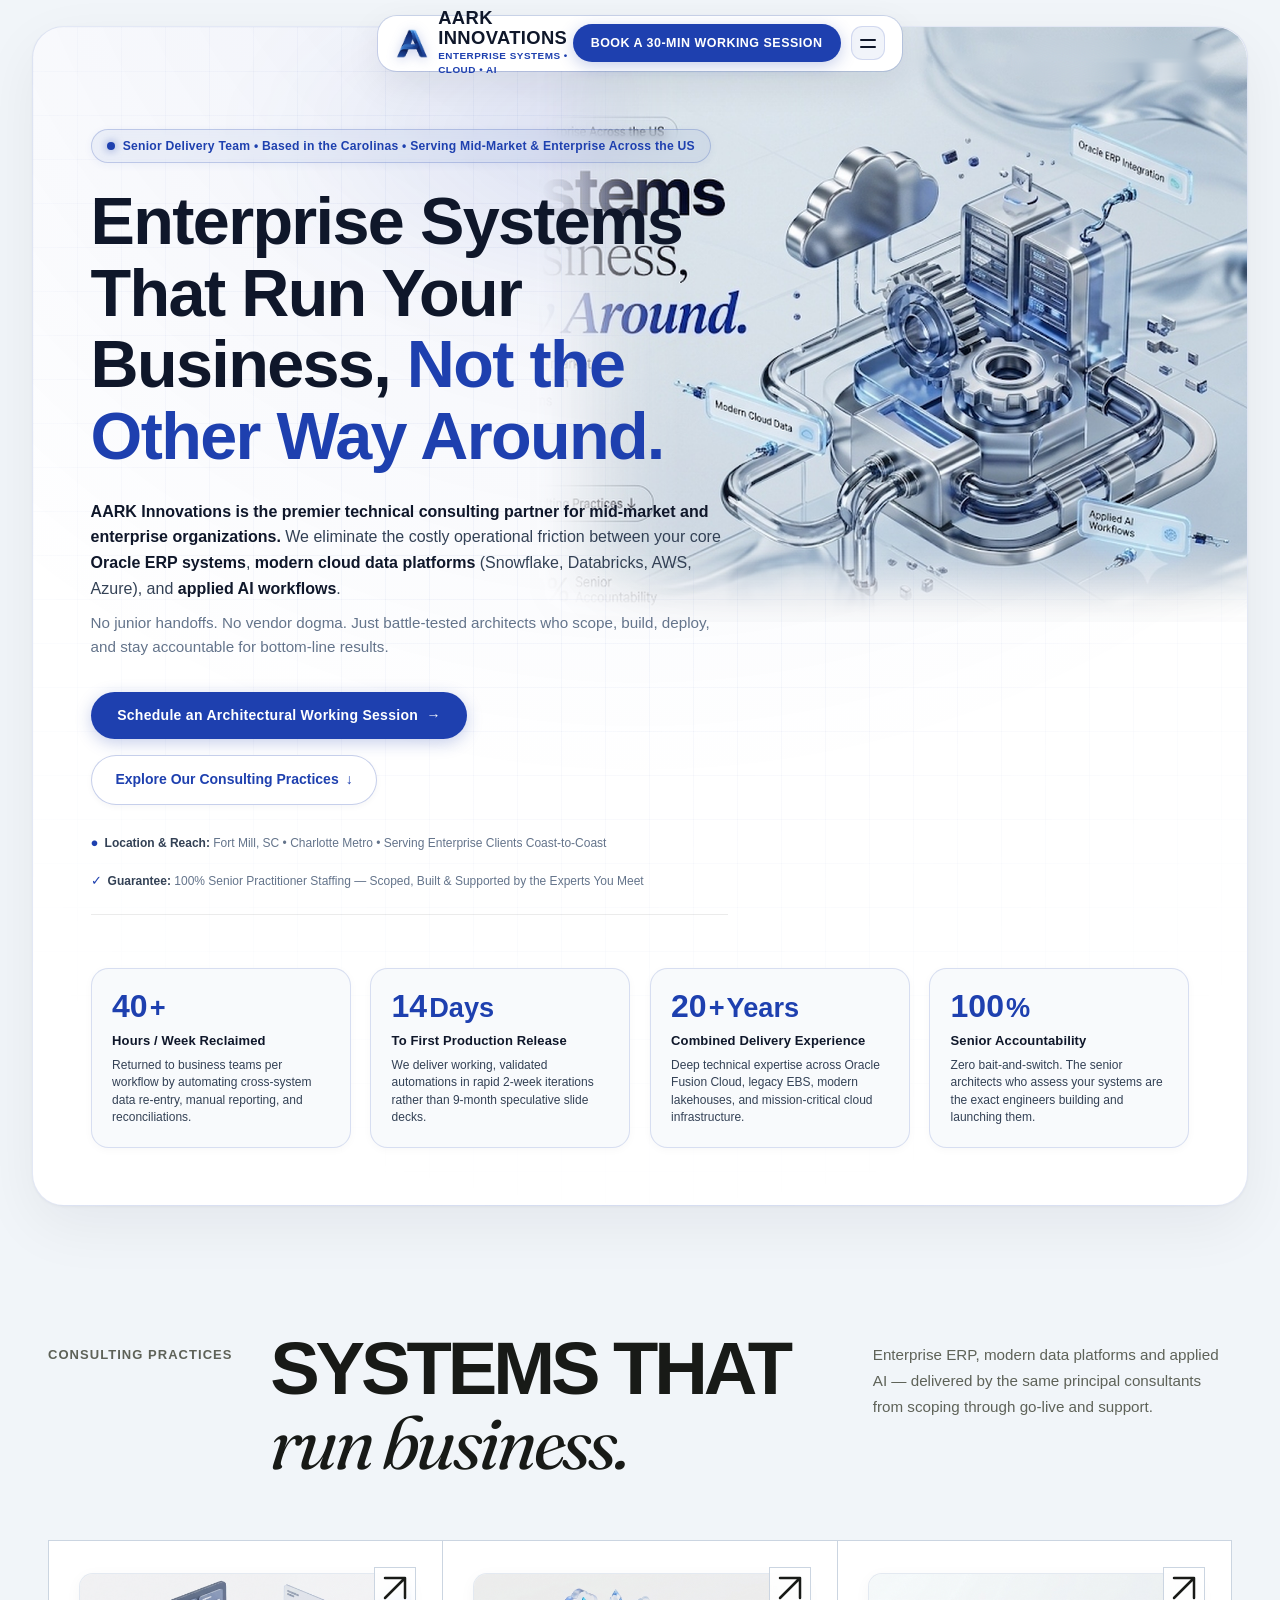
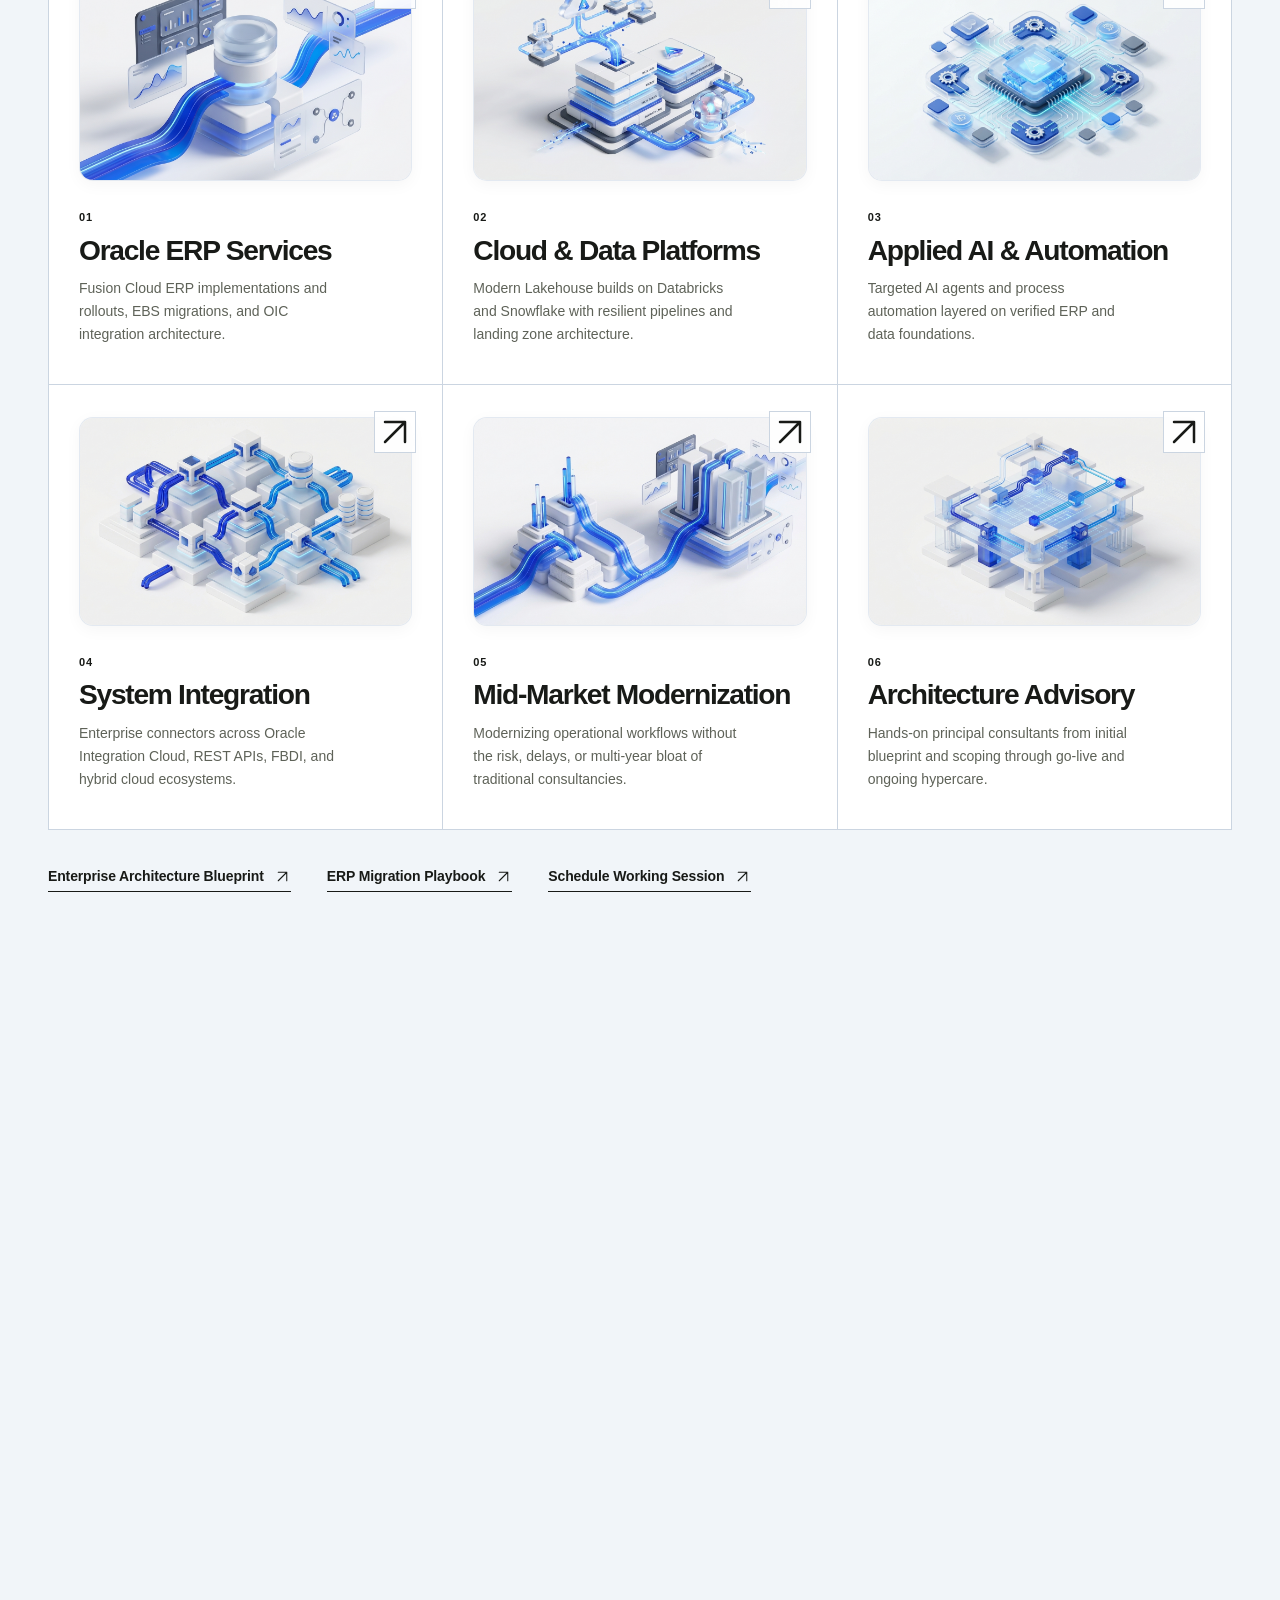
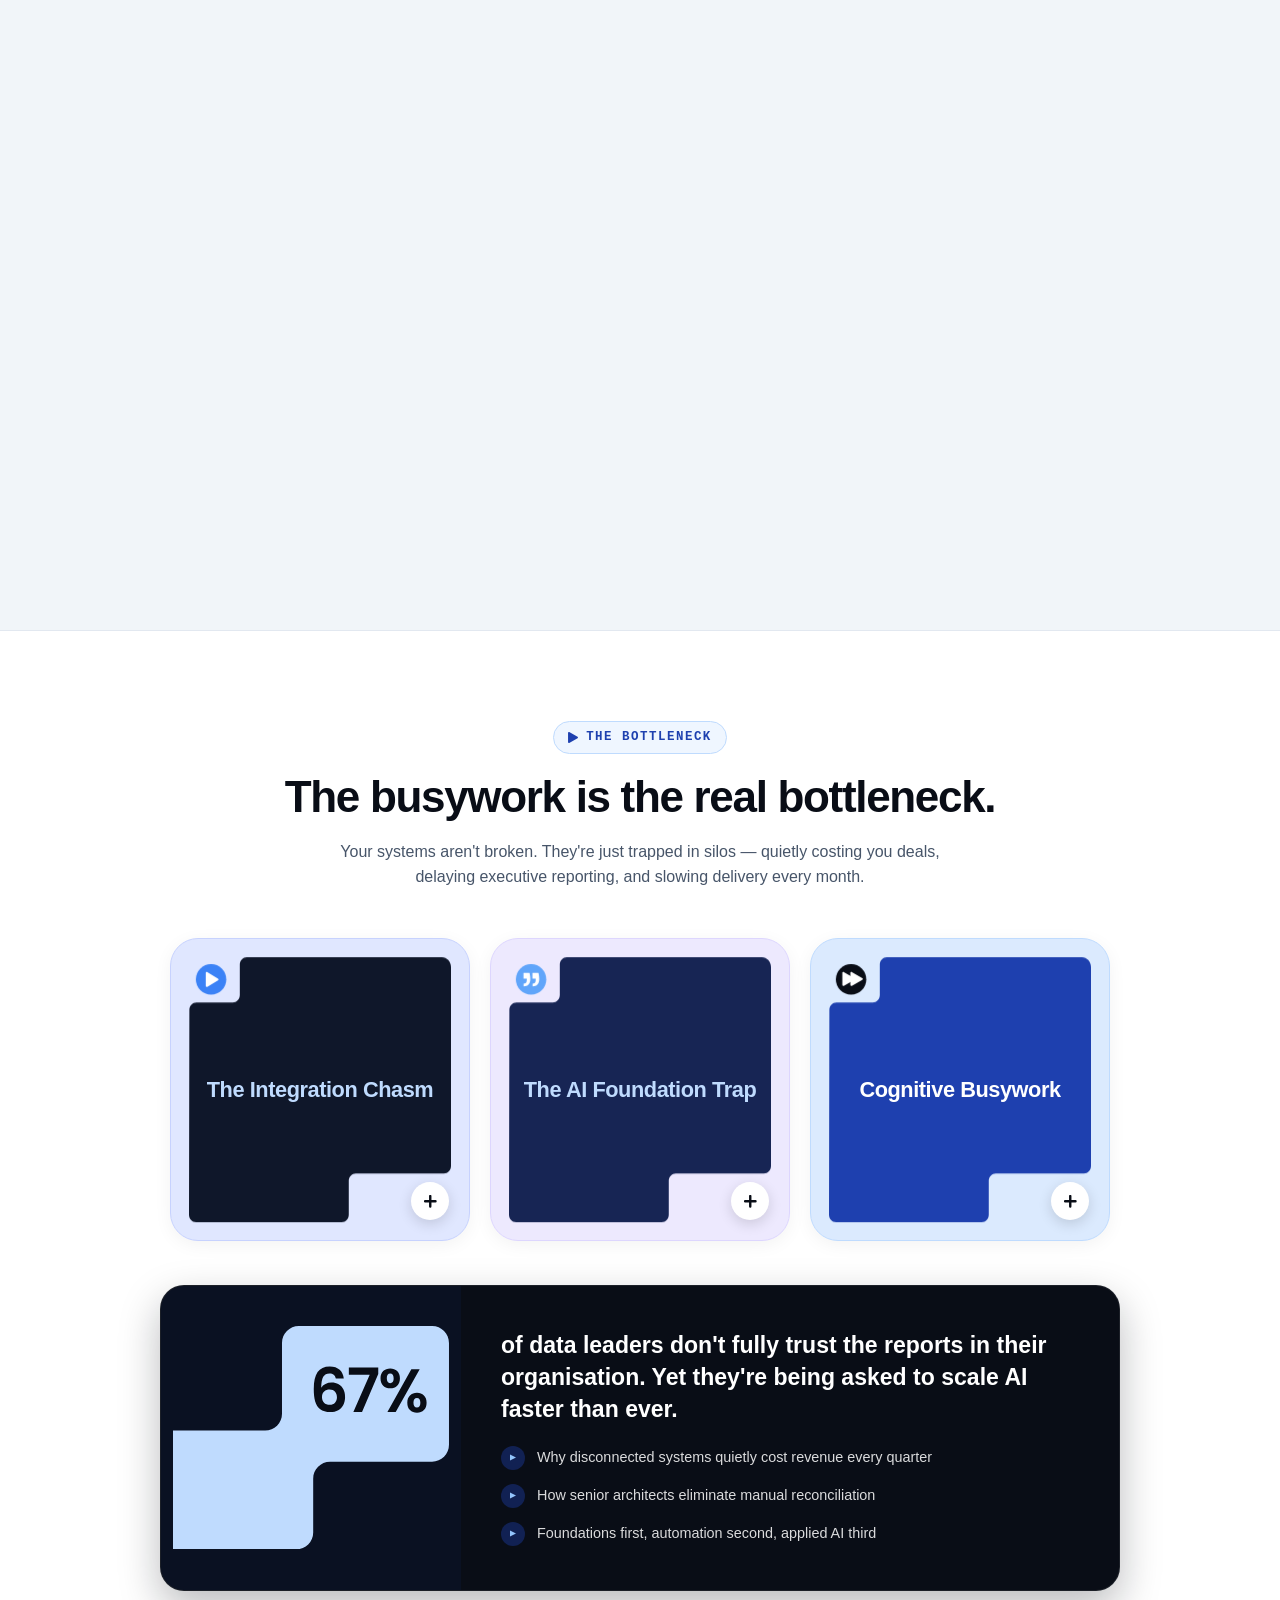
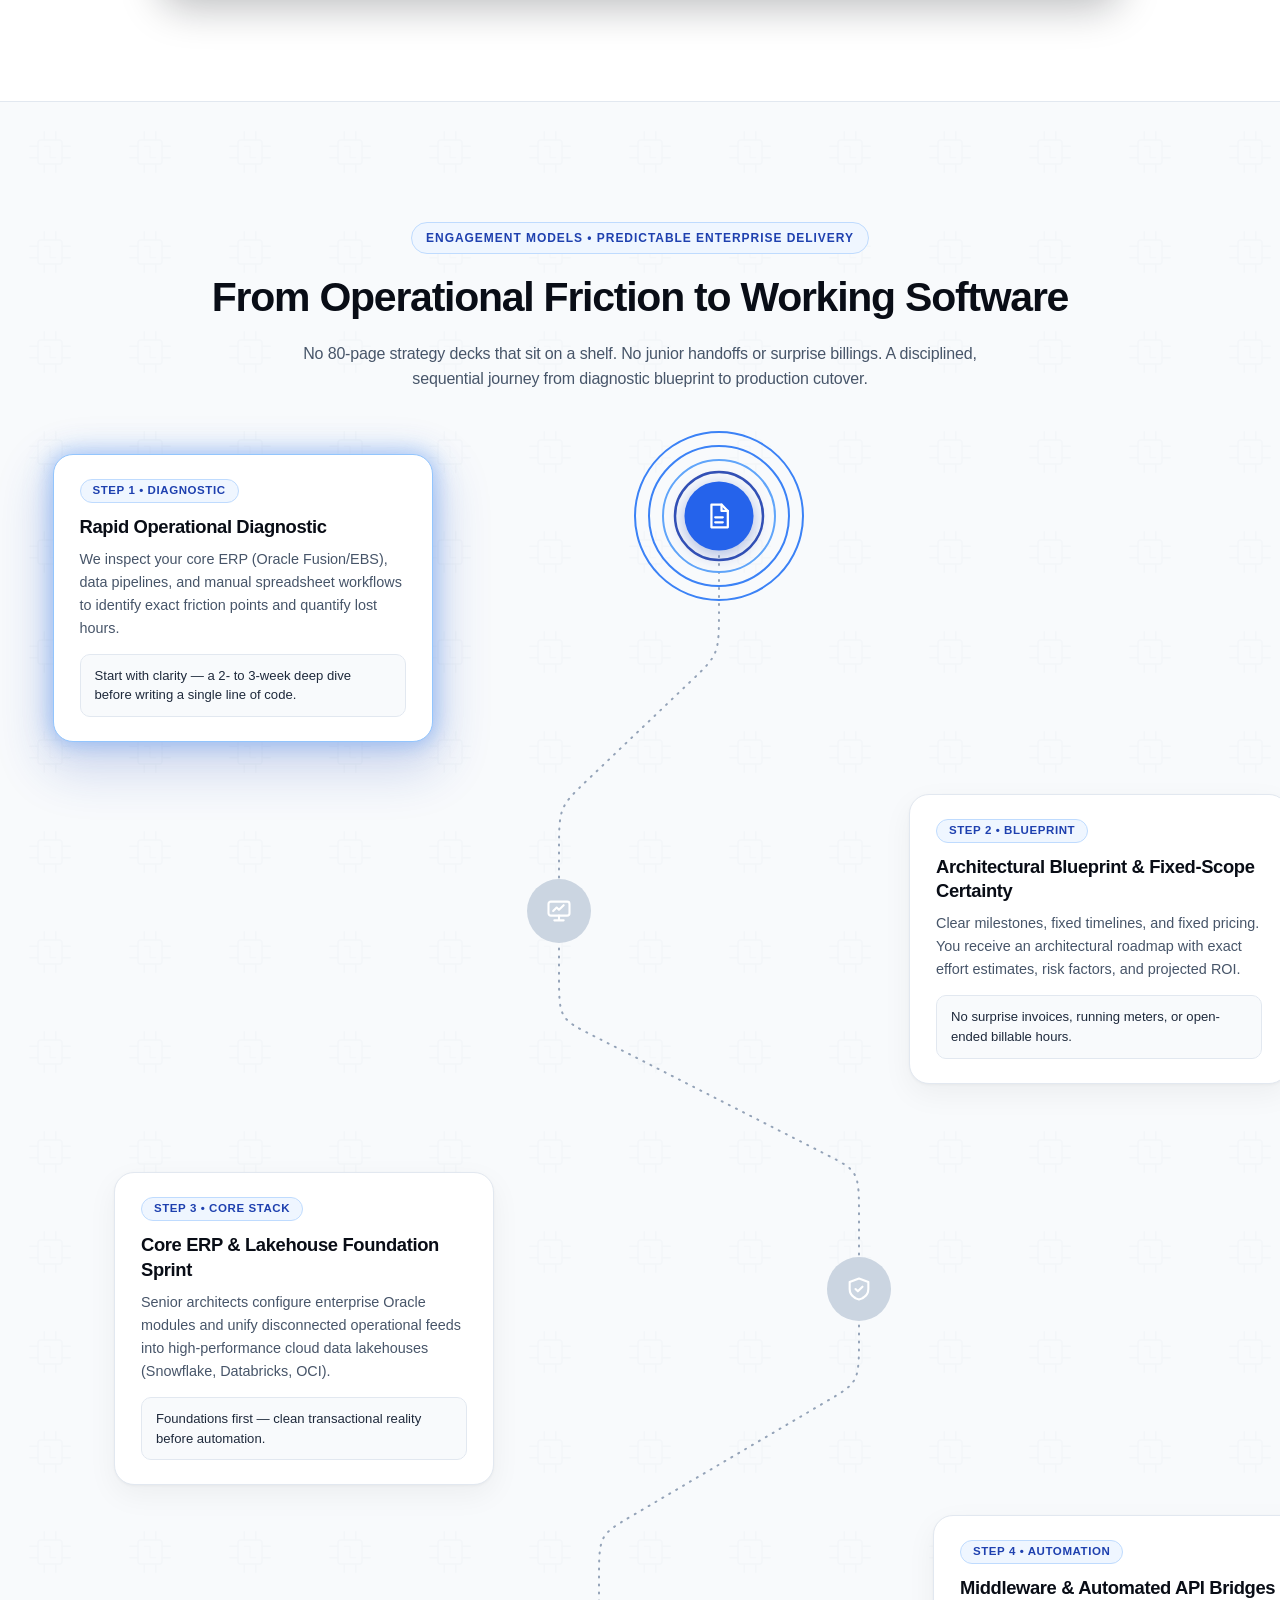
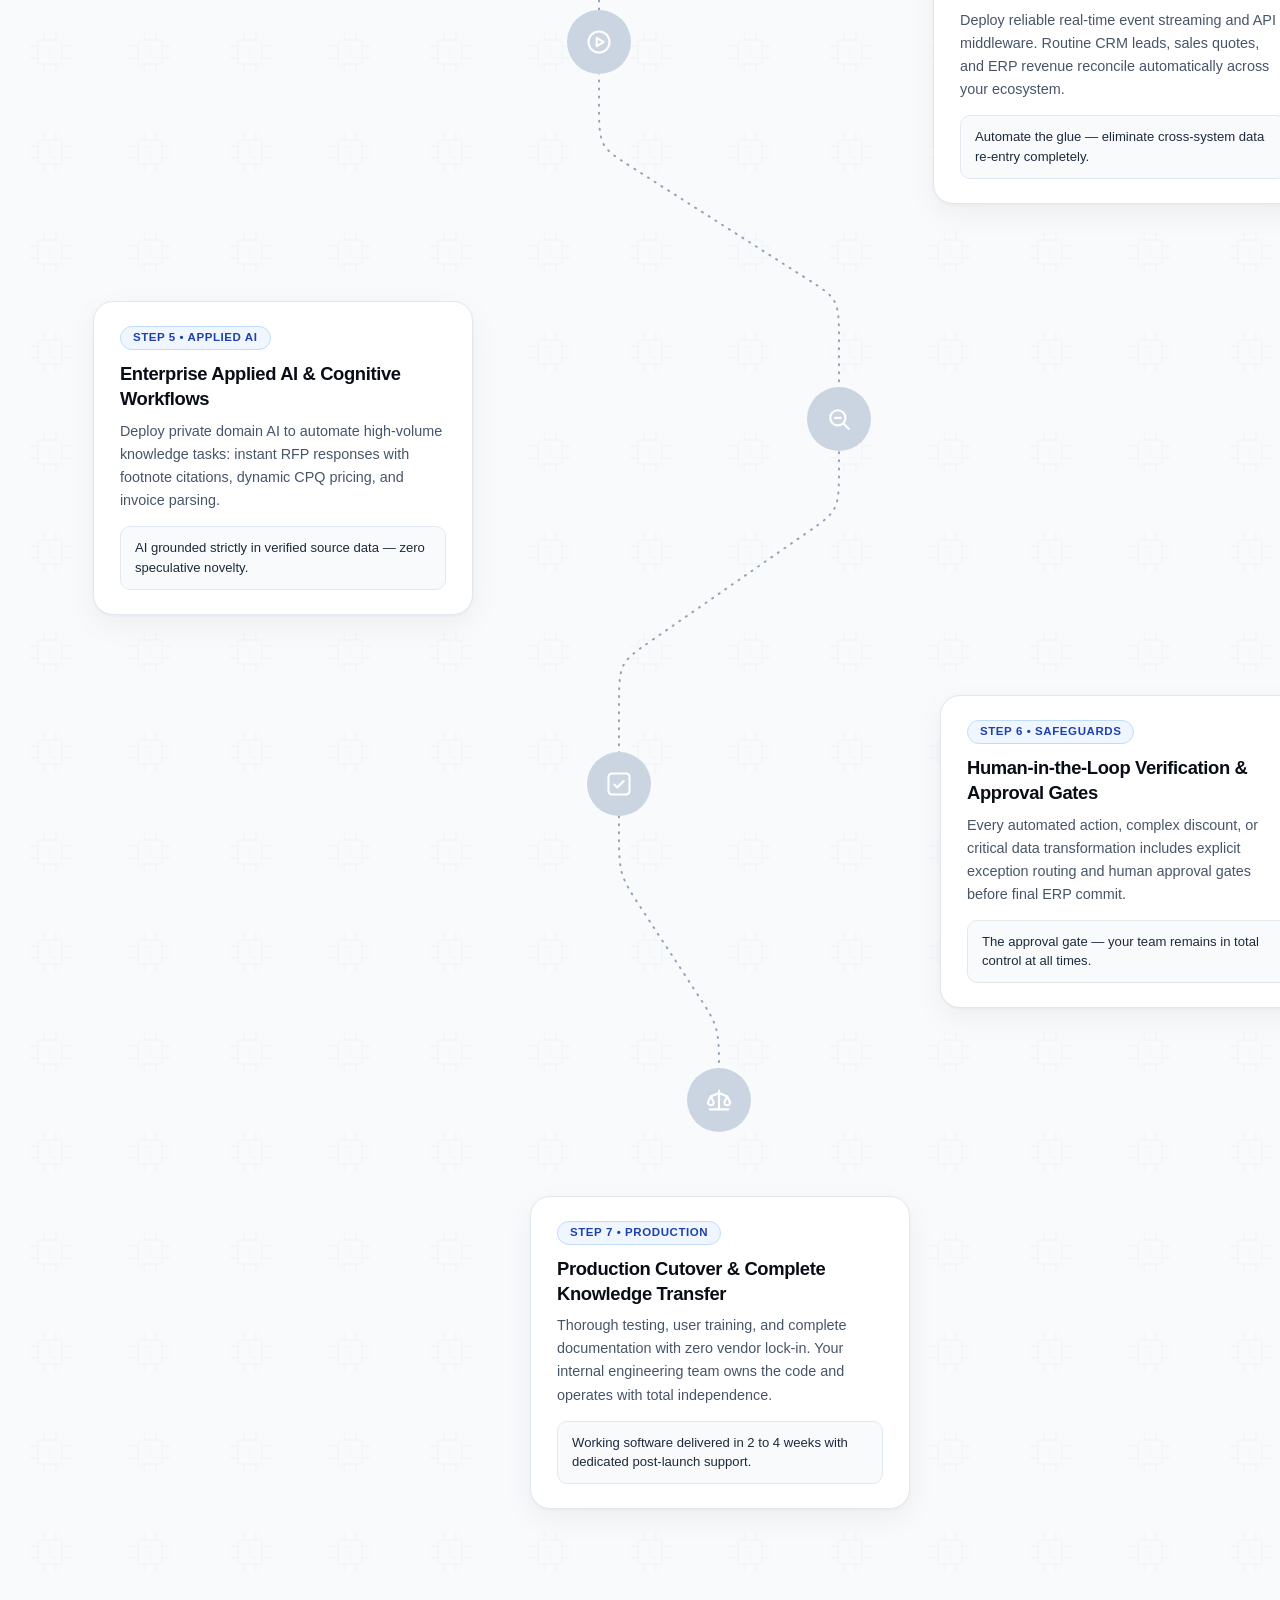
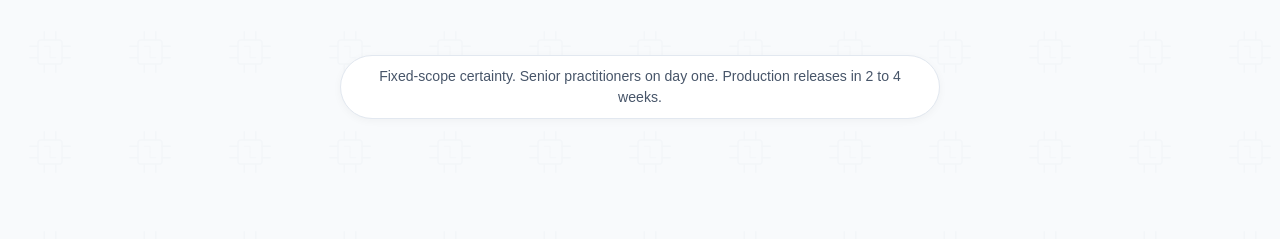
==== index.html @ 6561d82d "Blend reference liquid chrome wave and 3D backdrop into the right side of the hero section" ====
<!DOCTYPE html>
<html lang="en">
<head>
  <meta charset="UTF-8">
  <meta name="viewport" content="width=device-width, initial-scale=1.0">
  <title>AARK Innovations &mdash; Enterprise Systems That Run Your Business</title>
  <link rel="stylesheet" href="styles.css">
</head>
<body>

  <!-- =========================================================================
       TWO-STEP NOTCH NAVIGATION (LIGHT THEME)
       ========================================================================= -->
  <nav class="twostep-nav" id="twostep-nav" data-nav-status="closed" aria-label="Main Navigation">
    <!-- Backdrop Blur Overlay -->
    <div class="twostep-bg" id="nav-backdrop" aria-hidden="true"></div>

    <div class="twostep-wrap">
      <div class="twostep-width">
        <div class="twostep-bar">
          <div class="twostep-back">
            <div class="twostep-backBg"></div>
          </div>

          <!-- Top Row: Logo | BOOK A 30-MIN SESSION | Hamburger -->
          <div class="twostep-top">
            <!-- Brand Logo -->
            <a href="#top" class="twostep-logo" aria-label="AARK Innovations home">
              <span class="twostep-logoWord">
                <img src="assets/Aarkin logo.png" alt="AARK Innovations Logo" class="twostep-logoImg">
                <span class="twostep-logoTextGroup">
                  <span class="twostep-logoWordText">AARK INNOVATIONS</span>
                  <span class="twostep-logoTagline">Enterprise Systems &bull; Cloud &bull; AI</span>
                </span>
              </span>
            </a>

            <!-- Right Controls -->
            <div class="twostep-actions">
              <a href="#contact" class="twostep-barCta">
                Book a 30-Min Working Session
              </a>

              <!-- Hamburger / Close Toggle Button -->
              <button class="twostep-toggle" id="nav-toggle-btn" aria-label="Toggle navigation menu" aria-expanded="false">
                <span class="twostep-toggleBar"></span>
                <span class="twostep-toggleBar"></span>
              </button>
            </div>
          </div><!-- /twostep-top -->

          <div class="twostep-topLine" aria-hidden="true"></div>

          <!-- Expanded Dropdown Menu -->
          <div class="twostep-bottom" id="nav-dropdown">
            <div class="twostep-bottomOverflow">
              <div class="twostep-bottomInner">
                <div class="twostep-bottomRow">
                  
                  <!-- Left: Links Column -->
                  <div class="twostep-bottomCol">
                    <div class="twostep-info">
                      <ul class="twostep-ul">
                        <li class="twostep-li">
                          <a href="#practices" class="twostep-link">
                            <span>Practices &amp; Services</span>
                            <span class="nav-pill-badge">Core</span>
                          </a>
                        </li>
                        <li class="twostep-li">
                          <a href="#platforms" class="twostep-link">
                            <span>Platforms We Master</span>
                            <span class="nav-arr">&rsaquo;</span>
                          </a>
                        </li>
                        <li class="twostep-li">
                          <a href="#problem" class="twostep-link">
                            <span>The Bottleneck (Why Us)</span>
                            <span class="nav-arr">&rsaquo;</span>
                          </a>
                        </li>
                        <li class="twostep-li">
                          <a href="#services" class="twostep-link">
                            <span>Detailed Solutions</span>
                            <span class="nav-arr">&rsaquo;</span>
                          </a>
                        </li>
                        <li class="twostep-li">
                          <a href="#work" class="twostep-link">
                            <span>Case Studies</span>
                            <span class="nav-arr">&rsaquo;</span>
                          </a>
                        </li>
                        <li class="twostep-li">
                          <a href="#models" class="twostep-link">
                            <span>Engagement Models</span>
                            <span class="nav-arr">&rsaquo;</span>
                          </a>
                        </li>
                        <li class="twostep-li">
                          <a href="#faq" class="twostep-link">
                            <span>FAQ</span>
                            <span class="nav-arr">&rsaquo;</span>
                          </a>
                        </li>
                      </ul>

                      <div class="twostep-small">
                        <span class="social-link">hello@aarkinn.com</span>
                        <a href="https://linkedin.com" target="_blank" rel="noopener" class="social-link">LinkedIn</a>
                        <span class="social-link">Fort Mill, SC &bull; Charlotte Metro</span>
                      </div>
                    </div>
                  </div>

                  <!-- Right: Pillar Spotlight Card -->
                  <div class="twostep-bottomCol">
                    <aside class="menu-product-card">
                      <div>
                        <span class="product-eyebrow">Pillar 01 &mdash; Mission-Critical Core</span>
                        <h3 class="product-name">Oracle ERP &amp; Cloud</h3>
                        <p class="product-tagline">
                          Modernize, streamline, and integrate the transactional backbone of your company without operational disruption. Fusion Cloud rollouts, EBS migration, and OIC real-time integrations.
                        </p>
                      </div>

                      <a href="#practices" class="product-learn-btn">
                        <span>Explore All 3 Pillars</span>
                        <span class="arr">&rarr;</span>
                      </a>
                    </aside>
                  </div>

                </div><!-- /twostep-bottomRow -->
              </div>
            </div>
          </div><!-- /twostep-bottom -->

        </div><!-- /twostep-bar -->
      </div>
    </div>
  </nav><!-- /twostep-nav -->


  <!-- =========================================================================
       HERO SECTION (LIGHT THEME - CLEAN FULL-VIEW LAYOUT WITH BLENDED 3D BACKDROP)
       ========================================================================= -->
  <section class="hero-hero" id="top">
    <div class="hero-stage">

      <!-- Viewport Card -->
      <div class="hero-card">

        <!-- Subtle Tech Grid & Ambient Glow for Light Theme -->
        <div class="hero-grid-bg" aria-hidden="true"></div>
        <div class="hero-glow-orb" aria-hidden="true"></div>

        <!-- Liquid Chrome Wave & 3D Backdrop on Right Side (Seamlessly Blended) -->
        <div class="hero-liquid-backdrop" aria-hidden="true">
          <img src="assets/hero/hero-liquid-chrome-right.png" alt="AARK Innovations Cloud AI Oracle Architecture" class="hero-liquid-img" loading="eager">
        </div>

        <!-- Hero Content -->
        <div class="hero-content">

          <!-- Main Hero Copy Group -->
          <div class="hero-main-group">
            
            <!-- Pre-Headline Eyebrow Pill -->
            <div class="hero-eyebrow-pill">
              <span class="eyebrow-pulse" aria-hidden="true"></span>
              <span>Senior Delivery Team &bull; Based in the Carolinas &bull; Serving Mid-Market &amp; Enterprise Across the US</span>
            </div>

            <!-- Main Headline (H1) -->
            <h1 class="hero-headline">
              Enterprise Systems That Run Your Business, 
              <span class="headline-accent">Not the Other Way Around.</span>
            </h1>

            <!-- Supporting Sub-Headline -->
            <p class="hero-subheadline">
              <strong>AARK Innovations is the premier technical consulting partner for mid-market and enterprise organizations.</strong> 
              We eliminate the costly operational friction between your core <strong>Oracle ERP systems</strong>, 
              <strong>modern cloud data platforms</strong> (Snowflake, Databricks, AWS, Azure), and <strong>applied AI workflows</strong>.
              <span class="hero-subheadline-note">
                No junior handoffs. No vendor dogma. Just battle-tested architects who scope, build, deploy, and stay accountable for bottom-line results.
              </span>
            </p>

            <!-- Call-to-Action Group -->
            <div class="hero-cta-group">
              <a href="#contact" class="hero-primary-btn">
                <span>Schedule an Architectural Working Session</span>
                <span class="btn-arrow" aria-hidden="true">&rarr;</span>
              </a>
              <a href="#practices" class="hero-secondary-btn">
                <span>Explore Our Consulting Practices</span>
                <span class="btn-arrow" aria-hidden="true">&darr;</span>
              </a>
            </div>

            <!-- Trust & Footprint Microcopy -->
            <div class="hero-trust-row">
              <div class="trust-item">
                <span class="trust-icon">&#9679;</span>
                <span><strong>Location &amp; Reach:</strong> Fort Mill, SC &bull; Charlotte Metro &bull; Serving Enterprise Clients Coast-to-Coast</span>
              </div>
              <div class="trust-item">
                <span class="trust-icon">&#10003;</span>
                <span><strong>Guarantee:</strong> 100% Senior Practitioner Staffing &mdash; Scoped, Built &amp; Supported by the Experts You Meet</span>
              </div>
            </div>

          </div><!-- /hero-main-group -->


          <!-- Four-Column High-Impact Proof & Metrics Grid -->
          <div class="hero-metrics-grid">
            
            <div class="metric-card">
              <div class="metric-num">40<span>+</span></div>
              <div class="metric-title">Hours / Week Reclaimed</div>
              <div class="metric-desc">
                Returned to business teams per workflow by automating cross-system data re-entry, manual reporting, and reconciliations.
              </div>
            </div>

            <div class="metric-card">
              <div class="metric-num">14 <span>Days</span></div>
              <div class="metric-title">To First Production Release</div>
              <div class="metric-desc">
                We deliver working, validated automations in rapid 2-week iterations rather than 9-month speculative slide decks.
              </div>
            </div>

            <div class="metric-card">
              <div class="metric-num">20<span>+</span> <span>Years</span></div>
              <div class="metric-title">Combined Delivery Experience</div>
              <div class="metric-desc">
                Deep technical expertise across Oracle Fusion Cloud, legacy EBS, modern lakehouses, and mission-critical cloud infrastructure.
              </div>
            </div>

            <div class="metric-card">
              <div class="metric-num">100<span>%</span></div>
              <div class="metric-title">Senior Accountability</div>
              <div class="metric-desc">
                Zero bait-and-switch. The senior architects who assess your systems are the exact engineers building and launching them.
              </div>
            </div>

          </div><!-- /hero-metrics-grid -->

        </div><!-- /hero-content -->

      </div><!-- /hero-card -->
    </div><!-- /hero-stage -->
  </section><!-- /hero-hero -->

  

<section class="shell hx-paths is-drawable" id="practices" aria-labelledby="paths-title">
      
      <!-- Section Header: Eyebrow | Title | Description -->
      <div class="re-section-head">
        <p class="eyebrow" id="section-eyebrow">CONSULTING PRACTICES</p>
        <h2 id="paths-title">
          <span class="title-bold" id="section-title-line1">SYSTEMS THAT</span><br>
          <em class="title-serif" id="section-title-line2">run business.</em>
        </h2>
        <p id="section-desc">
          Enterprise ERP, modern data platforms and applied AI &mdash; delivered by the same principal consultants from scoping through go-live and support.
        </p>
      </div>

      <!-- 3x2 Interactive Card Grid -->
      <div class="hx-path-grid" id="path-grid" role="list">
        
        <!-- CARD 01: Local Businesses -->
        <a class="hx-path" href="#local-businesses" role="listitem" id="card-1">
          <div class="hx-path-img-wrap">
            <img class="hx-path-img" src="assets/services/service-1.jpg" alt="Oracle ERP Services" loading="lazy" width="600" height="375">
          </div>
          <span class="hx-path-n" data-field="num">01</span>
          <h3 data-field="title">Oracle ERP Services</h3>
          <p data-field="desc">Fusion Cloud ERP implementations and rollouts, EBS migrations, and OIC integration architecture.</p>
          <span class="hx-path-go" aria-hidden="true">
            <svg class="ui-arrow" width="20" height="20" viewBox="0 0 24 24" fill="none" stroke="currentColor" stroke-width="1.5" stroke-linecap="round" stroke-linejoin="round" aria-hidden="true">
              <path d="M6 18 18 6M6 6h12v12"/>
            </svg>
          </span>
        </a>

        <!-- CARD 02: Restaurants and Retail -->
        <a class="hx-path" href="#restaurants-retail" role="listitem" id="card-2">
          <div class="hx-path-img-wrap">
            <img class="hx-path-img" src="assets/services/service-2.jpg" alt="Cloud & Data Platforms" loading="lazy" width="600" height="375">
          </div>
          <span class="hx-path-n" data-field="num">02</span>
          <h3 data-field="title">Cloud & Data Platforms</h3>
          <p data-field="desc">Modern Lakehouse builds on Databricks and Snowflake with resilient pipelines and landing zone architecture.</p>
          <span class="hx-path-go" aria-hidden="true">
            <svg class="ui-arrow" width="20" height="20" viewBox="0 0 24 24" fill="none" stroke="currentColor" stroke-width="1.5" stroke-linecap="round" stroke-linejoin="round" aria-hidden="true">
              <path d="M6 18 18 6M6 6h12v12"/>
            </svg>
          </span>
        </a>

        <!-- CARD 03: Professional Firms -->
        <a class="hx-path" href="#professional-firms" role="listitem" id="card-3">
          <div class="hx-path-img-wrap">
            <img class="hx-path-img" src="assets/services/service-3.jpg" alt="Applied AI & Automation" loading="lazy" width="600" height="375">
          </div>
          <span class="hx-path-n" data-field="num">03</span>
          <h3 data-field="title">Applied AI & Automation</h3>
          <p data-field="desc">Targeted AI agents and process automation layered on verified ERP and data foundations.</p>
          <span class="hx-path-go" aria-hidden="true">
            <svg class="ui-arrow" width="20" height="20" viewBox="0 0 24 24" fill="none" stroke="currentColor" stroke-width="1.5" stroke-linecap="round" stroke-linejoin="round" aria-hidden="true">
              <path d="M6 18 18 6M6 6h12v12"/>
            </svg>
          </span>
        </a>

        <!-- CARD 04: Contractors and Builders -->
        <a class="hx-path" href="#contractors-builders" role="listitem" id="card-4">
          <div class="hx-path-img-wrap">
            <img class="hx-path-img" src="assets/services/service-4.jpg" alt="System Integration" loading="lazy" width="600" height="375">
          </div>
          <span class="hx-path-n" data-field="num">04</span>
          <h3 data-field="title">System Integration</h3>
          <p data-field="desc">Enterprise connectors across Oracle Integration Cloud, REST APIs, FBDI, and hybrid cloud ecosystems.</p>
          <span class="hx-path-go" aria-hidden="true">
            <svg class="ui-arrow" width="20" height="20" viewBox="0 0 24 24" fill="none" stroke="currentColor" stroke-width="1.5" stroke-linecap="round" stroke-linejoin="round" aria-hidden="true">
              <path d="M6 18 18 6M6 6h12v12"/>
            </svg>
          </span>
        </a>

        <!-- CARD 05: Real Estate -->
        <a class="hx-path" href="#real-estate" role="listitem" id="card-5">
          <div class="hx-path-img-wrap">
            <img class="hx-path-img" src="assets/services/service-5.jpg" alt="Mid-Market Modernization" loading="lazy" width="600" height="375">
          </div>
          <span class="hx-path-n" data-field="num">05</span>
          <h3 data-field="title">Mid-Market Modernization</h3>
          <p data-field="desc">Modernizing operational workflows without the risk, delays, or multi-year bloat of traditional consultancies.</p>
          <span class="hx-path-go" aria-hidden="true">
            <svg class="ui-arrow" width="20" height="20" viewBox="0 0 24 24" fill="none" stroke="currentColor" stroke-width="1.5" stroke-linecap="round" stroke-linejoin="round" aria-hidden="true">
              <path d="M6 18 18 6M6 6h12v12"/>
            </svg>
          </span>
        </a>

        <!-- CARD 06: New Locations -->
        <a class="hx-path" href="#new-locations" role="listitem" id="card-6">
          <div class="hx-path-img-wrap">
            <img class="hx-path-img" src="assets/services/service-6.jpg" alt="Architecture Advisory" loading="lazy" width="600" height="375">
          </div>
          <span class="hx-path-n" data-field="num">06</span>
          <h3 data-field="title">Architecture Advisory</h3>
          <p data-field="desc">Hands-on principal consultants from initial blueprint and scoping through go-live and ongoing hypercare.</p>
          <span class="hx-path-go" aria-hidden="true">
            <svg class="ui-arrow" width="20" height="20" viewBox="0 0 24 24" fill="none" stroke="currentColor" stroke-width="1.5" stroke-linecap="round" stroke-linejoin="round" aria-hidden="true">
              <path d="M6 18 18 6M6 6h12v12"/>
            </svg>
          </span>
        </a>

      </div><!-- /.hx-path-grid -->

      <!-- Bottom Links Row (with Animated Arrow Translation) -->
      <div class="hx-paths-more" role="navigation" aria-label="Related links">
        <a class="text-link" href="#everyone">
          <span>Enterprise Architecture Blueprint</span>
          <svg class="ui-arrow" width="20" height="20" viewBox="0 0 24 24" fill="none" stroke="currentColor" stroke-width="1.5" stroke-linecap="round" stroke-linejoin="round" aria-hidden="true">
            <path d="M6 18 18 6M6 6h12v12"/>
          </svg>
        </a>
        <a class="text-link" href="#city-guides">
          <span>ERP Migration Playbook</span>
          <svg class="ui-arrow" width="20" height="20" viewBox="0 0 24 24" fill="none" stroke="currentColor" stroke-width="1.5" stroke-linecap="round" stroke-linejoin="round" aria-hidden="true">
            <path d="M6 18 18 6M6 6h12v12"/>
          </svg>
        </a>
        <a class="text-link" href="#website-check">
          <span>Schedule Working Session</span>
          <svg class="ui-arrow" width="20" height="20" viewBox="0 0 24 24" fill="none" stroke="currentColor" stroke-width="1.5" stroke-linecap="round" stroke-linejoin="round" aria-hidden="true">
            <path d="M6 18 18 6M6 6h12v12"/>
          </svg>
        </a>
      </div>

    </section>

<section class="shell re-services" id="platforms" aria-labelledby="services-heading">

      <!-- Interactive Switcher Toolbar -->
      

      <!-- 3-Column Section Header (Eyebrow | Massive Title | Intro Lead) -->
      <div class="re-section-head">
        <p class="eyebrow" id="section-eyebrow">CONSULTING PILLARS</p>
        <h2 id="services-heading">PRACTICES.</h2>
        <p id="section-lead">Enterprise systems, modern cloud data platforms, and applied AI automation built by senior practitioners.</p>
      </div>

      <!-- List of Service Items with Micro-Animations & Yellow Highlight Hover -->
      <div class="re-service-list" id="services-list" role="list">

        <!-- ===================================================================
             SERVICE 01: WEBSITES
             =================================================================== -->
        <a class="re-service" href="#website-design" role="listitem" data-index="01" aria-label="Websites service details">
          <span class="re-index">01</span>
          <h3>Oracle ERP Cloud</h3>

          <!-- Animated Browser SVG with scrolling feed & moving cursor -->
          <span class="mo-icon mo-icon-1" aria-hidden="true">
            <svg viewBox="0 0 160 110" focusable="false" aria-hidden="true">
              <rect x="6" y="6" width="148" height="98" rx="8" class="mo-i-frame"/>
              <path d="M6 26 H154" class="mo-i-line"/>
              <circle cx="18" cy="16" r="3" class="mo-i-dot"/>
              <circle cx="28" cy="16" r="3" class="mo-i-dot"/>
              <circle cx="38" cy="16" r="3" class="mo-i-dot"/>
              <rect x="58" y="12" width="60" height="8" rx="4" class="mo-i-line"/>
              <rect x="126" y="12" width="20" height="8" rx="2" class="mo-acc"/>
              <clipPath id="mo-clip-erp"><rect x="8" y="28" width="144" height="74" rx="6"/></clipPath>
              <g clip-path="url(#mo-clip-erp)">
                <g class="mo-i-scroll">
                  <g transform="translate(0, 0)">
                    <rect x="16" y="34" width="128" height="18" rx="3" class="mo-i-card"/>
                    <rect x="22" y="39" width="24" height="8" rx="2" class="mo-acc"/>
                    <line x1="52" y1="43" x2="90" y2="43" class="mo-i-line"/>
                    <rect x="108" y="39" width="30" height="8" rx="2" class="mo-i-line"/>
                  </g>
                  <g transform="translate(0, 24)">
                    <rect x="16" y="34" width="128" height="18" rx="3" class="mo-i-card"/>
                    <rect x="22" y="39" width="24" height="8" rx="2" class="mo-acc"/>
                    <line x1="52" y1="43" x2="80" y2="43" class="mo-i-line"/>
                    <rect x="108" y="39" width="30" height="8" rx="2" class="mo-i-line"/>
                  </g>
                  <g transform="translate(0, 48)">
                    <rect x="16" y="34" width="128" height="18" rx="3" class="mo-i-card"/>
                    <rect x="22" y="39" width="24" height="8" rx="2" class="mo-acc"/>
                    <line x1="52" y1="43" x2="96" y2="43" class="mo-i-line"/>
                    <rect x="108" y="39" width="30" height="8" rx="2" class="mo-i-line"/>
                  </g>
                </g>
              </g>
              <path d="M0 0 L12 8 L8 12 L16 18 L13 21 L5 15 L2 19 Z" class="mo-i-cursor"/>
            </svg>
          </span>

          <p>Senior-led implementations, EBS coexistence, financial consolidation, and risk-free cloud modernization.</p>

          <span class="re-service-arrow" aria-hidden="true">
            <svg viewBox="0 0 24 24" fill="none" stroke="currentColor" stroke-width="1.6" stroke-linecap="round" stroke-linejoin="round">
              <path d="M6 18 18 6M6 6h12v12"/>
            </svg>
          </span>
        </a>

        <!-- ===================================================================
             SERVICE 02: AI SETUP
             =================================================================== -->
        <a class="re-service" href="#ai-setup" role="listitem" data-index="02" aria-label="AI setup service details">
          <span class="re-index">02</span>
          <h3>Modern Data Lakehouse</h3>

          <!-- Animated AI Setup SVG with automated pipeline & illuminated tasks -->
          <span class="mo-icon mo-icon-5" aria-hidden="true">
            <svg viewBox="0 0 160 110" focusable="false" aria-hidden="true">
              <rect x="6" y="6" width="148" height="98" rx="8" class="mo-i-frame"/>
              <path d="M6 26 H154" class="mo-i-line"/>
              <circle cx="18" cy="16" r="3" class="mo-i-dot"/>
              <circle cx="28" cy="16" r="3" class="mo-i-dot"/>
              <circle cx="38" cy="16" r="3" class="mo-i-dot"/>
              <g transform="translate(30, 36)">
                <rect x="18" y="38" width="64" height="22" rx="4" class="mo-i-card"/>
                <line x1="26" y1="49" x2="74" y2="49" class="mo-i-line"/>
                <g class="mo-i-fold-l">
                  <rect x="10" y="6" width="36" height="26" rx="4" class="mo-i-card"/>
                  <rect x="14" y="10" width="28" height="8" rx="2" class="mo-acc"/>
                </g>
                <g class="mo-i-fold-r">
                  <rect x="54" y="6" width="36" height="26" rx="4" class="mo-acc"/>
                  <rect x="58" y="10" width="28" height="8" rx="2" class="mo-i-frame"/>
                </g>
              </g>
            </svg>
          </span>

          <p>AI set up in the email and software you already use, for the replies, requests and paperwork your team repeats, with training for your staff.</p>

          <span class="re-service-arrow" aria-hidden="true">
            <svg viewBox="0 0 24 24" fill="none" stroke="currentColor" stroke-width="1.6" stroke-linecap="round" stroke-linejoin="round">
              <path d="M6 18 18 6M6 6h12v12"/>
            </svg>
          </span>
        </a>

        <!-- ===================================================================
             SERVICE 03: REAL ESTATE WEBSITES
             =================================================================== -->
        <a class="re-service" href="#real-estate" role="listitem" data-index="03" aria-label="Real estate websites service details">
          <span class="re-index">03</span>
          <h3>Applied AI &amp; Automation</h3>

          <!-- Animated Real Estate SVG with bouncing map pin & radar ring pulse -->
          <span class="mo-icon mo-icon-2" aria-hidden="true">
            <svg viewBox="0 0 160 110" focusable="false" aria-hidden="true">
              <rect x="6" y="6" width="148" height="98" rx="8" class="mo-i-frame"/>
              <path d="M6 26 H154" class="mo-i-line"/>
              <circle cx="18" cy="16" r="3" class="mo-i-dot"/>
              <circle cx="28" cy="16" r="3" class="mo-i-dot"/>
              <circle cx="38" cy="16" r="3" class="mo-i-dot"/>
              <g transform="translate(14, 36)">
                <rect x="0" y="0" width="36" height="52" rx="4" class="mo-i-card"/>
                <rect x="6" y="6" width="24" height="8" rx="2" class="mo-i-line"/>
                <circle cx="18" cy="27" r="6" class="mo-i-dot mo-i-win" style="--w: 0s;"/>
                <text x="18" y="45" font-size="8" font-family="sans-serif" font-weight="bold" text-anchor="middle" class="mo-i-txt">BRZ</text>
                
                <rect x="48" y="0" width="36" height="52" rx="4" class="mo-i-card"/>
                <rect x="54" y="6" width="24" height="8" rx="2" class="mo-i-line"/>
                <circle cx="66" cy="27" r="6" class="mo-acc mo-i-win" style="--w: 0.8s;"/>
                <text x="66" y="45" font-size="8" font-family="sans-serif" font-weight="bold" text-anchor="middle" class="mo-i-txt">SLV</text>
                
                <rect x="96" y="0" width="36" height="52" rx="4" class="mo-i-card"/>
                <rect x="102" y="6" width="24" height="8" rx="2" class="mo-acc"/>
                <circle cx="114" cy="27" r="6" class="mo-acc mo-i-win" style="--w: 1.6s;"/>
                <text x="114" y="45" font-size="8" font-family="sans-serif" font-weight="bold" text-anchor="middle" class="mo-i-txt">GLD</text>

                <path d="M37 26 H47" class="mo-i-line"/>
                <path d="M85 26 H95" class="mo-i-line"/>
              </g>
            </svg>
          </span>

          <p>Brokerage, property, shopping center, and property management websites, which are our specialty.</p>

          <span class="re-service-arrow" aria-hidden="true">
            <svg viewBox="0 0 24 24" fill="none" stroke="currentColor" stroke-width="1.6" stroke-linecap="round" stroke-linejoin="round">
              <path d="M6 18 18 6M6 6h12v12"/>
            </svg>
          </span>
        </a>

        <!-- ===================================================================
             SERVICE 04: BRANDING
             =================================================================== -->
        <a class="re-service" href="#branding" role="listitem" data-index="04" aria-label="Branding service details">
          <span class="re-index">04</span>
          <h3>Microsoft Azure &amp; OpenAI</h3>

          <!-- Animated Branding SVG with business card, logo seal & swatches -->
          <span class="mo-icon mo-icon-4" aria-hidden="true">
            <svg viewBox="0 0 160 110" focusable="false" aria-hidden="true">
              <rect x="6" y="6" width="148" height="98" rx="8" class="mo-i-frame"/>
              <path d="M6 26 H154" class="mo-i-line"/>
              <circle cx="18" cy="16" r="3" class="mo-i-dot"/>
              <circle cx="28" cy="16" r="3" class="mo-i-dot"/>
              <circle cx="38" cy="16" r="3" class="mo-i-dot"/>
              <g transform="translate(42, 34)">
                <rect x="0" y="0" width="76" height="60" rx="8" class="mo-i-card"/>
                <rect x="6" y="6" width="64" height="48" rx="6" class="mo-acc"/>
                <circle cx="20" cy="30" r="5" class="mo-i-frame"/>
                <circle cx="38" cy="18" r="5" class="mo-i-frame"/>
                <circle cx="38" cy="42" r="5" class="mo-i-frame"/>
                <circle cx="56" cy="30" r="5" class="mo-i-frame"/>
                <line x1="25" y1="30" x2="33" y2="20" class="mo-i-line"/>
                <line x1="25" y1="30" x2="33" y2="40" class="mo-i-line"/>
                <line x1="43" y1="20" x2="51" y2="30" class="mo-i-line"/>
                <line x1="43" y1="40" x2="51" y2="30" class="mo-i-line"/>
                <path d="M22 10 A24 24 0 0 1 54 10" class="mo-i-mark"/>
              </g>
            </svg>
          </span>

          <p>Logos, identities, and names for businesses and properties, with the artwork for signs, documents, and the web.</p>

          <span class="re-service-arrow" aria-hidden="true">
            <svg viewBox="0 0 24 24" fill="none" stroke="currentColor" stroke-width="1.6" stroke-linecap="round" stroke-linejoin="round">
              <path d="M6 18 18 6M6 6h12v12"/>
            </svg>
          </span>
        </a>

        <!-- ===================================================================
             SERVICE 05: MARKETING MATERIALS
             =================================================================== -->
        <a class="re-service" href="#marketing-materials" role="listitem" data-index="05" aria-label="Marketing materials service details">
          <span class="re-index">05</span>
          <h3>Amazon Web Services (AWS)</h3>

          <!-- Animated Marketing Brochure SVG with 3D folding panels -->
          <span class="mo-icon mo-icon-3" aria-hidden="true">
            <svg viewBox="0 0 160 110" focusable="false" aria-hidden="true">
              <rect x="6" y="6" width="148" height="98" rx="8" class="mo-i-frame"/>
              <path d="M6 26 H154" class="mo-i-line"/>
              <circle cx="18" cy="16" r="3" class="mo-i-dot"/>
              <circle cx="28" cy="16" r="3" class="mo-i-dot"/>
              <circle cx="38" cy="16" r="3" class="mo-i-dot"/>
              <g transform="translate(80, 66)">
                <circle cx="0" cy="0" r="28" class="mo-i-ring"/>
                <circle cx="0" cy="0" r="18" class="mo-i-ring mo-i-ring-b"/>
                <circle cx="0" cy="0" r="10" class="mo-acc"/>
                <path d="M0 -18 V18 M-18 0 H18 M-12 -12 L12 12 M-12 12 L12 -12" class="mo-i-line"/>
                <rect x="-56" y="-12" width="22" height="22" rx="4" class="mo-i-card"/>
                <rect x="34" y="-12" width="22" height="22" rx="4" class="mo-i-card"/>
                <rect x="-11" y="-38" width="22" height="16" rx="4" class="mo-acc"/>
                <rect x="-11" y="22" width="22" height="16" rx="4" class="mo-i-card"/>
              </g>
            </svg>
          </span>

          <p>Brochures, offering memorandums, flyers, and presentations, designed for print and digital use.</p>

          <span class="re-service-arrow" aria-hidden="true">
            <svg viewBox="0 0 24 24" fill="none" stroke="currentColor" stroke-width="1.6" stroke-linecap="round" stroke-linejoin="round">
              <path d="M6 18 18 6M6 6h12v12"/>
            </svg>
          </span>
        </a>

      </div><!-- /re-service-list -->

      <!-- Bottom Subtext with Sector Cross-Links -->
      <p class="re-service-more" id="section-more">
        We build architectures that scale seamlessly across <a href="#oracle-cloud">Oracle Cloud Infrastructure (OCI)</a>, <a href="#azure">Microsoft Azure</a>, <a href="#aws">Amazon Web Services (AWS)</a>, and <a href="#hybrid">hybrid on-premises environments</a> with zero vendor lock-in.
      </p>

    </section>


  <!-- =========================================================================
       SECTION 06: THE PROBLEM / THE BOTTLENECK & DATA TRUST GAP
       (Merged from Folder Aarkinn 6 & Matched to Royal Blue & Deep Navy Theme)
       ========================================================================= -->
  <section class="event-highlights" id="problem" aria-labelledby="problem-heading">
    <div class="shell">

      <!-- Section Header -->
      <div class="event-highlights__header">
        <div class="eyebrow-badge">
          <svg width="10" height="11" viewBox="0 0 9 10" fill="none" xmlns="http://www.w3.org/2000/svg" aria-hidden="true">
            <path d="M1.07387 0.0924387L8.64148 4.3878C9.11951 4.65915 9.11951 5.33754 8.64148 5.60889L1.07387 9.90425C0.595848 10.1756 0 9.83807 0 9.29536V0.704643C0 0.161932 0.595848 -0.175607 1.07387 0.0957479V0.0924387Z" fill="#1e40af"/>
          </svg>
          <span>THE BOTTLENECK</span>
        </div>
        <h2 class="event-highlights__title" id="problem-heading">The busywork is the real bottleneck.</h2>
        <p class="event-highlights__subtitle">
          Your systems aren't broken. They're just trapped in silos &mdash; quietly costing you deals, delaying executive reporting, and slowing delivery every month.
        </p>
      </div>

      <!-- 3-Card Interactive Grid -->
      <div class="cards-grid">

        <!-- Card 01: The Integration Chasm -->
        <article class="fwrd-zoom-card fwrd-zoom-card--purple" aria-label="The Integration Chasm details">
          <div class="fwrd-zoom-card__art" aria-hidden="true">
            <svg xmlns="http://www.w3.org/2000/svg" width="267" height="270" viewBox="0 0 267 270" fill="none">
              <g class="fwrd-background">
                <path d="M0.378281 53.7086L1.18764e-05 262.373C-0.00715231 266.583 3.22784 270 7.22116 270H155.603C159.591 270 162.824 266.591 162.824 262.386V228.042C162.824 223.837 166.057 220.429 170.046 220.429H259.779C263.767 220.429 267 217.02 267 212.815V9.81707C267 4.39529 262.831 0 257.689 0H59.0059C55.0176 0 51.7844 3.40882 51.7844 7.61338V38.4954C51.7844 42.7003 48.5512 46.1092 44.5629 46.1092H7.59942C3.61649 46.1092 0.385445 49.5089 0.378281 53.7086Z" fill="#0f172a"/>
              </g>
              <g class="fwrd-icon">
                <g transform="translate(7 7)">
                  <circle cx="15.5" cy="15.5" r="15.5" fill="#3b82f6"/>
                  <path d="M11.6375 8.14582L22.5269 14.7022C23.2147 15.1165 23.2147 16.1518 22.5269 16.5657L11.6375 23.1221C10.9497 23.5364 10.0898 23.0185 10.0898 22.1903V9.0776C10.0898 8.24939 10.9497 7.73152 11.6375 8.14582Z" fill="white"/>
                </g>
              </g>
            </svg>
          </div>
          <div class="fwrd-zoom-card__title-layer">
            <h3 class="fwrd-zoom-card__title">The Integration Chasm</h3>
          </div>
          <div class="fwrd-zoom-card__text-layer">
            <p class="fwrd-zoom-card__desc">
              Sales waits three days for custom quotes. Finance spends 15 hours every Monday reconciling ERP revenue with CRM pipelines across five contradictory spreadsheets.
            </p>
          </div>
          <div class="fwrd-zoom-card__toggle" aria-hidden="true">
            <svg class="fwrd-zoom-card__toggle-plus" width="13" height="13" viewBox="0 0 13 13" fill="none">
              <path d="M1 6.2506H11.5012M6.2506 1V11.5012" stroke="#1e40af" stroke-width="2.2" stroke-linecap="round"/>
            </svg>
            <svg class="fwrd-zoom-card__toggle-minus" width="12" height="2" viewBox="0 0 12 2" fill="none">
              <line y1="1" x2="12" y2="1" stroke="#1e40af" stroke-width="2.2" stroke-linecap="round"/>
            </svg>
          </div>
        </article>

        <!-- Card 02: The AI Foundation Trap -->
        <article class="fwrd-zoom-card fwrd-zoom-card--pink" aria-label="The AI Foundation Trap details">
          <div class="fwrd-zoom-card__art" aria-hidden="true">
            <svg xmlns="http://www.w3.org/2000/svg" width="267" height="270" viewBox="0 0 267 270" fill="none">
              <g class="fwrd-background">
                <path d="M0.378281 53.7086L1.18764e-05 262.373C-0.00715231 266.583 3.22784 270 7.22116 270H155.603C159.591 270 162.824 266.591 162.824 262.386V228.042C162.824 223.837 166.057 220.429 170.046 220.429H259.779C263.767 220.429 267 217.02 267 212.815V9.81707C267 4.39529 262.831 0 257.689 0H59.0059C55.0176 0 51.7844 3.40882 51.7844 7.61338V38.4954C51.7844 42.7003 48.5512 46.1092 44.5629 46.1092H7.59942C3.61649 46.1092 0.385445 49.5089 0.378281 53.7086Z" fill="#172554"/>
              </g>
              <g class="fwrd-icon">
                <g transform="translate(7 7)">
                  <circle cx="15.5" cy="15.5" r="15.5" fill="#60a5fa"/>
                  <path d="M23.8313 15.1007C23.8313 20.1768 21.5642 22.7149 17.027 22.7149V19.885C19.1386 19.885 20.1934 18.6729 20.1934 16.2471V14.6967H16.8921V8.90234H23.0233C23.5619 11.2831 23.8313 13.3501 23.8313 15.1007ZM14.7342 15.1007C14.7342 20.1768 12.4429 22.7149 7.86238 22.7149V19.885C10.0188 19.885 11.0963 18.6729 11.0963 16.2471V14.6967H7.79492V8.90234H13.9262C14.4647 11.2831 14.7342 13.3501 14.7342 15.1007Z" fill="white"/>
                </g>
              </g>
            </svg>
          </div>
          <div class="fwrd-zoom-card__title-layer">
            <h3 class="fwrd-zoom-card__title">The AI Foundation Trap</h3>
          </div>
          <div class="fwrd-zoom-card__text-layer">
            <p class="fwrd-zoom-card__desc">
              Skipping core ERP and lakehouse foundations to build speculative AI pilots is why 85% of corporate AI projects stall. AI is only as capable as the data underneath it.
            </p>
          </div>
          <div class="fwrd-zoom-card__toggle" aria-hidden="true">
            <svg class="fwrd-zoom-card__toggle-plus" width="13" height="13" viewBox="0 0 13 13" fill="none">
              <path d="M1 6.2506H11.5012M6.2506 1V11.5012" stroke="#1e40af" stroke-width="2.2" stroke-linecap="round"/>
            </svg>
            <svg class="fwrd-zoom-card__toggle-minus" width="12" height="2" viewBox="0 0 12 2" fill="none">
              <line y1="1" x2="12" y2="1" stroke="#1e40af" stroke-width="2.2" stroke-linecap="round"/>
            </svg>
          </div>
        </article>

        <!-- Card 03: Cognitive Busywork -->
        <article class="fwrd-zoom-card fwrd-zoom-card--yellow" aria-label="Cognitive Busywork details">
          <div class="fwrd-zoom-card__art" aria-hidden="true">
            <svg xmlns="http://www.w3.org/2000/svg" width="267" height="270" viewBox="0 0 267 270" fill="none">
              <g class="fwrd-background">
                <path d="M0.378281 53.7086L1.18764e-05 262.373C-0.00715231 266.583 3.22784 270 7.22116 270H155.603C159.591 270 162.824 266.591 162.824 262.386V228.042C162.824 223.837 166.057 220.429 170.046 220.429H259.779C263.767 220.429 267 217.02 267 212.815V9.81707C267 4.39529 262.831 0 257.689 0H59.0059C55.0176 0 51.7844 3.40882 51.7844 7.61338V38.4954C51.7844 42.7003 48.5512 46.1092 44.5629 46.1092H7.59942C3.61649 46.1092 0.385445 49.5089 0.378281 53.7086Z" fill="#1e40af"/>
              </g>
              <g class="fwrd-icon">
                <g transform="translate(7 7)">
                  <circle cx="15.5" cy="15.5" r="15.5" fill="#090d16"/>
                  <path d="M8.11395 8.13616L18.7275 14.2583C19.3979 14.6452 19.3979 15.612 18.7275 15.9984L8.11395 22.1206C7.44359 22.5075 6.60547 22.0239 6.60547 21.2505V9.00623C6.60547 8.23288 7.44359 7.7493 8.11395 8.13616Z" fill="white"/>
                  <path d="M16.2956 8.13616L26.9091 14.2583C27.5795 14.6452 27.5795 15.612 26.9091 15.9984L16.2956 22.1206C15.6252 22.5075 14.7871 22.0239 14.7871 21.2505V9.00623C14.7871 8.23288 15.6252 7.7493 16.2956 8.13616Z" fill="white"/>
                </g>
              </g>
            </svg>
          </div>
          <div class="fwrd-zoom-card__title-layer">
            <h3 class="fwrd-zoom-card__title">Cognitive Busywork</h3>
          </div>
          <div class="fwrd-zoom-card__text-layer">
            <p class="fwrd-zoom-card__desc">
              Your best people are copying data between systems, answering repetitive RFPs from scratch, and manually keying order numbers from PDFs instead of growing the business.
            </p>
          </div>
          <div class="fwrd-zoom-card__toggle" aria-hidden="true">
            <svg class="fwrd-zoom-card__toggle-plus" width="13" height="13" viewBox="0 0 13 13" fill="none">
              <path d="M1 6.2506H11.5012M6.2506 1V11.5012" stroke="#1e40af" stroke-width="2.2" stroke-linecap="round"/>
            </svg>
            <svg class="fwrd-zoom-card__toggle-minus" width="12" height="2" viewBox="0 0 12 2" fill="none">
              <line y1="1" x2="12" y2="1" stroke="#1e40af" stroke-width="2.2" stroke-linecap="round"/>
            </svg>
          </div>
        </article>

      </div><!-- /.cards-grid -->

      <!-- Lower Stat Banner (67% Callout) -->
      <aside class="stat-banner" aria-label="Data trust statistics">
        <div class="stat-banner__art" aria-hidden="true">
          <svg width="294" height="238" viewBox="0 0 294 238" fill="none" xmlns="http://www.w3.org/2000/svg">
            <mask id="mask0_stat" style="mask-type:alpha" maskUnits="userSpaceOnUse" x="0" y="0" width="294" height="238">
              <rect width="294" height="238" fill="#1e40af"/>
            </mask>
            <g mask="url(#mask0_stat)">
              <path d="M-71.002 238L131.327 238C141.274 238 149.332 229.944 149.332 220.001L149.332 162.611C149.332 152.668 157.39 144.612 167.337 144.612L275.995 144.612C285.942 144.612 294 136.557 294 126.614L294 17.9987C294 8.05548 285.942 -3.12221e-05 275.995 -3.20916e-05L134.108 -4.44958e-05C124.161 -4.53654e-05 116.103 8.05546 116.103 17.9987L116.103 93.3888C116.103 103.332 108.044 111.388 98.0978 111.388L-70.9951 111.388C-80.9417 111.388 -89 119.443 -89 129.386L-89 220.001C-89 229.944 -80.9417 238 -70.9951 238L-71.002 238Z" fill="#bfdbfe"/>
              <!-- 67% Graphic Typography -->
              <path d="M173.475 55.945C173.042 54.125 172.284 52.76 171.2 51.85C170.16 50.94 168.644 50.485 166.65 50.485C163.66 50.485 161.45 51.6983 160.02 54.125C158.634 56.5083 157.919 60.4083 157.875 65.825C158.915 64.0917 160.432 62.7483 162.425 61.795C164.419 60.7983 166.585 60.3 168.925 60.3C171.742 60.3 174.234 60.9067 176.4 62.12C178.567 63.3333 180.257 65.11 181.47 67.45C182.684 69.7467 183.29 72.52 183.29 75.77C183.29 78.8467 182.662 81.5983 181.405 84.025C180.192 86.4083 178.394 88.2717 176.01 89.615C173.627 90.9583 170.789 91.63 167.495 91.63C162.989 91.63 159.435 90.6333 156.835 88.64C154.279 86.6467 152.48 83.8733 151.44 80.32C150.444 76.7233 149.945 72.3033 149.945 67.06C149.945 59.13 151.31 53.15 154.04 49.12C156.77 45.0467 161.082 43.01 166.975 43.01C171.525 43.01 175.057 44.245 177.57 46.715C180.084 49.185 181.535 52.2617 181.925 55.945H173.475ZM166.845 67.775C164.549 67.775 162.62 68.4467 161.06 69.79C159.5 71.1333 158.72 73.0833 158.72 75.64C158.72 78.1967 159.435 80.2117 160.865 81.685C162.339 83.1583 164.397 83.895 167.04 83.895C169.38 83.895 171.222 83.18 172.565 81.75C173.952 80.32 174.645 78.3917 174.645 75.965C174.645 73.4517 173.974 71.4583 172.63 69.985C171.33 68.5117 169.402 67.775 166.845 67.775ZM218.643 51.005L201.353 91.5H192.123L209.543 52.045H187.313V44.245H218.643V51.005ZM221.053 55.75C221.053 52.4567 222.006 49.8783 223.913 48.015C225.863 46.1517 228.355 45.22 231.388 45.22C234.421 45.22 236.891 46.1517 238.798 48.015C240.748 49.8783 241.723 52.4567 241.723 55.75C241.723 59.0867 240.748 61.6867 238.798 63.55C236.891 65.4133 234.421 66.345 231.388 66.345C228.355 66.345 225.863 65.4133 223.913 63.55C222.006 61.6867 221.053 59.0867 221.053 55.75ZM262.783 46L237.238 91.5H228.398L253.878 46H262.783ZM231.323 50.68C228.94 50.68 227.748 52.37 227.748 55.75C227.748 59.1733 228.94 60.885 231.323 60.885C232.493 60.885 233.403 60.4733 234.053 59.65C234.703 58.7833 235.028 57.4833 235.028 55.75C235.028 52.37 233.793 50.68 231.323 50.68ZM249.588 81.685C249.588 78.3483 250.541 75.77 252.448 73.95C254.398 72.0867 256.89 71.155 259.923 71.155C262.956 71.155 265.405 72.0867 267.268 73.95C269.175 75.77 270.128 78.3483 270.128 81.685C270.128 85.0217 269.175 87.6217 267.268 89.485C265.405 91.3483 262.956 92.28 259.923 92.28C256.846 92.28 254.355 91.3483 252.448 89.485C250.541 87.6217 249.588 85.0217 249.588 81.685ZM259.858 76.615C257.388 76.615 256.153 78.305 256.153 81.685C256.153 85.1083 257.388 86.82 259.858 86.82C262.285 86.82 263.498 85.1083 263.498 81.685C263.498 78.305 262.285 76.615 259.858 76.615Z" fill="#090d16"/>
            </g>
          </svg>
        </div>

        <div class="stat-banner__content">
          <h2 class="stat-banner__heading">
            of data leaders don't fully trust the reports in their organisation. Yet they're being asked to scale AI faster than ever.
          </h2>
          <ul class="stat-banner__list">
            <li class="stat-banner__item">
              <span class="stat-banner__item-icon" aria-hidden="true">
                <svg width="8" height="9" viewBox="0 0 8 9" fill="none">
                  <path d="M1 1.5L7 4.5L1 7.5V1.5Z" fill="currentColor"/>
                </svg>
              </span>
              <span>Why disconnected systems quietly cost revenue every quarter</span>
            </li>
            <li class="stat-banner__item">
              <span class="stat-banner__item-icon" aria-hidden="true">
                <svg width="8" height="9" viewBox="0 0 8 9" fill="none">
                  <path d="M1 1.5L7 4.5L1 7.5V1.5Z" fill="currentColor"/>
                </svg>
              </span>
              <span>How senior architects eliminate manual reconciliation</span>
            </li>
            <li class="stat-banner__item">
              <span class="stat-banner__item-icon" aria-hidden="true">
                <svg width="8" height="9" viewBox="0 0 8 9" fill="none">
                  <path d="M1 1.5L7 4.5L1 7.5V1.5Z" fill="currentColor"/>
                </svg>
              </span>
              <span>Foundations first, automation second, applied AI third</span>
            </li>
          </ul>
        </div>
      </aside>

    </div><!-- /.shell -->
  </section><!-- /#problem .event-highlights -->


  <!-- =========================================================================
       SECTION 10: ENGAGEMENT MODELS & THE DELIVERY JOURNEY (FROM AARKINN 7)
       1:1 Serpentine Curve, Radar Pulse Tracker & Interactive Milestone Cards
       ========================================================================= -->
  <section class="journey" id="models" aria-label="AARK Delivery Journey and Engagement Models">
    <!-- Section Header -->
    <div class="journey-header">
      <span class="journey-eyebrow">Engagement Models &bull; Predictable Enterprise Delivery</span>
      <h2 class="journey-title">From Operational Friction to Working Software</h2>
      <p class="journey-subtitle">
        No 80-page strategy decks that sit on a shelf. No junior handoffs or surprise billings. A disciplined, sequential journey from diagnostic blueprint to production cutover.
      </p>
    </div>

    <!-- Stage with Serpentine SVG Spine, Weaving Nodes, and Absolute Placed Cards -->
    <div class="journey-stage">
      
      <!-- SVG Vector Snake Spine & Traveling Marker Rings -->
      <svg class="journey-svg" viewBox="0 0 302 2186" width="302" height="2186" aria-hidden="true" focusable="false">
        <!-- Background animated dotted track -->
        <path class="journey-svg-dots" d="M161 1V92.52C161 139.32 161 139.32 132 167.01L30 264.51C1 292.2 1 292.2 1 339V365V456.52C1 503.32 1 503.32 34.5 520.35L267.5 639.17C301 656.2 301 656.2 301 703V729V820.52C301 867.32 301 867.32 268.2 886.56L73.8 1000.96C41 1020.2 41 1020.2 41 1067V1093V1184.52C41 1231.32 41 1231.32 73.3 1251.86L248.7 1363.66C281 1384.2 281 1384.2 281 1431V1457V1548.52C281 1595.32 281 1595.32 249.3 1617.42L92.7 1726.1C61 1748.2 61 1748.2 61 1795V1821V1912.52C61 1959.32 61 1959.32 84.3 1994.94L137.7 2076.58C161 2112.2 161 2112.2 161 2159V2185" />
        
        <!-- Active Progress Fill -->
        <path class="journey-svg-progress" d="M161 1V92.52C161 139.32 161 139.32 132 167.01L30 264.51C1 292.2 1 292.2 1 339V365V456.52C1 503.32 1 503.32 34.5 520.35L267.5 639.17C301 656.2 301 656.2 301 703V729V820.52C301 867.32 301 867.32 268.2 886.56L73.8 1000.96C41 1020.2 41 1020.2 41 1067V1093V1184.52C41 1231.32 41 1231.32 73.3 1251.86L248.7 1363.66C281 1384.2 281 1384.2 281 1431V1457V1548.52C281 1595.32 281 1595.32 249.3 1617.42L92.7 1726.1C61 1748.2 61 1748.2 61 1795V1821V1912.52C61 1959.32 61 1959.32 84.3 1994.94L137.7 2076.58C161 2112.2 161 2112.2 161 2159V2185" />
        
        <!-- Traveling 4-Ring Radar Marker Pulse -->
        <g class="journey-marker" transform="translate(161 36)">
          <circle class="journey-marker-pulse journey-marker-pulse-1" r="84" />
          <circle class="journey-marker-pulse journey-marker-pulse-2" r="70" />
          <circle class="journey-marker-pulse journey-marker-pulse-3" r="56" />
          <circle class="journey-marker-ring" r="44" />
        </g>
      </svg>

      <!-- 7 Alternating Milestone Center Nodes -->
      <ol class="journey-nodes" aria-hidden="true">
        <li class="journey-node journey-node-1 is-active" title="Step 1: Rapid Diagnostic">
          <svg class="journey-node-icon" viewBox="0 0 24 24" fill="none" stroke="currentColor" stroke-width="1.8" stroke-linecap="round" stroke-linejoin="round" aria-hidden="true">
            <path d="M14 3v5h5"/><path d="M6 3h8l5 5v13H6z"/><path d="M9 13h6M9 17h6"/>
          </svg>
        </li>
        <li class="journey-node journey-node-2" title="Step 2: Architecture Blueprint">
          <svg class="journey-node-icon" viewBox="0 0 24 24" fill="none" stroke="currentColor" stroke-width="1.8" stroke-linecap="round" stroke-linejoin="round" aria-hidden="true">
            <rect x="3" y="4" width="18" height="12" rx="2"/><path d="M12 16v4M8 20h8"/><path d="M7 12l3-3 2 2 4-4"/>
          </svg>
        </li>
        <li class="journey-node journey-node-3" title="Step 3: Core Foundation Sprint">
          <svg class="journey-node-icon" viewBox="0 0 24 24" fill="none" stroke="currentColor" stroke-width="1.8" stroke-linecap="round" stroke-linejoin="round" aria-hidden="true">
            <path d="M12 3l8 3v6c0 4.5-3.4 7.7-8 9-4.6-1.3-8-4.5-8-9V6z"/><path d="M9 12l2 2 4-4"/>
          </svg>
        </li>
        <li class="journey-node journey-node-4" title="Step 4: Automated Middleware">
          <svg class="journey-node-icon" viewBox="0 0 24 24" fill="none" stroke="currentColor" stroke-width="1.8" stroke-linecap="round" stroke-linejoin="round" aria-hidden="true">
            <circle cx="12" cy="12" r="9"/><path d="M10 8.5v7l6-3.5z"/>
          </svg>
        </li>
        <li class="journey-node journey-node-5" title="Step 5: Applied AI Workflows">
          <svg class="journey-node-icon" viewBox="0 0 24 24" fill="none" stroke="currentColor" stroke-width="1.8" stroke-linecap="round" stroke-linejoin="round" aria-hidden="true">
            <circle cx="11" cy="11" r="6.5"/><path d="M16 16l4.5 4.5"/><path d="M8.5 11h5"/>
          </svg>
        </li>
        <li class="journey-node journey-node-6" title="Step 6: Approval Gates">
          <svg class="journey-node-icon" viewBox="0 0 24 24" fill="none" stroke="currentColor" stroke-width="1.8" stroke-linecap="round" stroke-linejoin="round" aria-hidden="true">
            <rect x="3" y="3" width="18" height="18" rx="3"/><path d="M8 12.5l2.5 2.5L16 9.5"/>
          </svg>
        </li>
        <li class="journey-node journey-node-7" title="Step 7: Production Cutover">
          <svg class="journey-node-icon" viewBox="0 0 24 24" fill="none" stroke="currentColor" stroke-width="1.8" stroke-linecap="round" stroke-linejoin="round" aria-hidden="true">
            <path d="M12 4v16M4 20h16"/><path d="M5 9l7-3 7 3"/><path d="M2.5 14l2.5-5 2.5 5a2.5 2.5 0 0 1-5 0zM16.5 14l2.5-5 2.5 5a2.5 2.5 0 0 1-5 0z"/>
          </svg>
        </li>
      </ol>

      <!-- 7 Feature Cards (Stage coordinates matching Figma & Reference) -->
      <ol class="journey-cards">
        <!-- Step 1 (Left) -->
        <li class="journey-card journey-card-1 is-active">
          <div class="journey-card-text">
            <span class="journey-card-step">Step 1 &bull; Diagnostic</span>
            <div class="journey-card-copy">
              <h3 class="journey-card-title">Rapid Operational Diagnostic</h3>
              <p class="journey-card-desc">We inspect your core ERP (Oracle Fusion/EBS), data pipelines, and manual spreadsheet workflows to identify exact friction points and quantify lost hours.</p>
            </div>
          </div>
          <p class="journey-card-note">Start with clarity — a 2- to 3-week deep dive before writing a single line of code.</p>
        </li>

        <!-- Step 2 (Right) -->
        <li class="journey-card journey-card-2">
          <div class="journey-card-text">
            <span class="journey-card-step">Step 2 &bull; Blueprint</span>
            <div class="journey-card-copy">
              <h3 class="journey-card-title">Architectural Blueprint &amp; Fixed-Scope Certainty</h3>
              <p class="journey-card-desc">Clear milestones, fixed timelines, and fixed pricing. You receive an architectural roadmap with exact effort estimates, risk factors, and projected ROI.</p>
            </div>
          </div>
          <p class="journey-card-note">No surprise invoices, running meters, or open-ended billable hours.</p>
        </li>

        <!-- Step 3 (Left) -->
        <li class="journey-card journey-card-3">
          <div class="journey-card-text">
            <span class="journey-card-step">Step 3 &bull; Core Stack</span>
            <div class="journey-card-copy">
              <h3 class="journey-card-title">Core ERP &amp; Lakehouse Foundation Sprint</h3>
              <p class="journey-card-desc">Senior architects configure enterprise Oracle modules and unify disconnected operational feeds into high-performance cloud data lakehouses (Snowflake, Databricks, OCI).</p>
            </div>
          </div>
          <p class="journey-card-note">Foundations first — clean transactional reality before automation.</p>
        </li>

        <!-- Step 4 (Right) -->
        <li class="journey-card journey-card-4">
          <div class="journey-card-text">
            <span class="journey-card-step">Step 4 &bull; Automation</span>
            <div class="journey-card-copy">
              <h3 class="journey-card-title">Middleware &amp; Automated API Bridges</h3>
              <p class="journey-card-desc">Deploy reliable real-time event streaming and API middleware. Routine CRM leads, sales quotes, and ERP revenue reconcile automatically across your ecosystem.</p>
            </div>
          </div>
          <p class="journey-card-note">Automate the glue — eliminate cross-system data re-entry completely.</p>
        </li>

        <!-- Step 5 (Left) -->
        <li class="journey-card journey-card-5">
          <div class="journey-card-text">
            <span class="journey-card-step">Step 5 &bull; Applied AI</span>
            <div class="journey-card-copy">
              <h3 class="journey-card-title">Enterprise Applied AI &amp; Cognitive Workflows</h3>
              <p class="journey-card-desc">Deploy private domain AI to automate high-volume knowledge tasks: instant RFP responses with footnote citations, dynamic CPQ pricing, and invoice parsing.</p>
            </div>
          </div>
          <p class="journey-card-note">AI grounded strictly in verified source data — zero speculative novelty.</p>
        </li>

        <!-- Step 6 (Right) -->
        <li class="journey-card journey-card-6">
          <div class="journey-card-text">
            <span class="journey-card-step">Step 6 &bull; Safeguards</span>
            <div class="journey-card-copy">
              <h3 class="journey-card-title">Human-in-the-Loop Verification &amp; Approval Gates</h3>
              <p class="journey-card-desc">Every automated action, complex discount, or critical data transformation includes explicit exception routing and human approval gates before final ERP commit.</p>
            </div>
          </div>
          <p class="journey-card-note">The approval gate — your team remains in total control at all times.</p>
        </li>

        <!-- Step 7 (Center Bottom) -->
        <li class="journey-card journey-card-7">
          <div class="journey-card-text">
            <span class="journey-card-step">Step 7 &bull; Production</span>
            <div class="journey-card-copy">
              <h3 class="journey-card-title">Production Cutover &amp; Complete Knowledge Transfer</h3>
              <p class="journey-card-desc">Thorough testing, user training, and complete documentation with zero vendor lock-in. Your internal engineering team owns the code and operates with total independence.</p>
            </div>
          </div>
          <p class="journey-card-note">Working software delivered in 2 to 4 weeks with dedicated post-launch support.</p>
        </li>
      </ol>
    </div>

    <!-- Bottom Reassurance Note -->
    <div class="journey-cta">
      <p class="journey-cta-note">
        Fixed-scope certainty. Senior practitioners on day one. Production releases in 2 to 4 weeks.
      </p>
    </div>
  </section>


<!-- Anchor targets to prevent empty scrolling jumps -->
  <div id="contact" style="visibility: hidden; position: relative; top: -80px;"></div>
  <div id="practices" style="visibility: hidden; position: relative; top: -80px;"></div>

  <script src="app.js"></script>
</body>
</html>
---- styles.css ----
/* =========================================================================
   AARK INNOVATIONS &mdash; MASTER UNIFIED ENTERPRISE STYLES
   Merged Sections: Folder 3.1 + Folder Aarkinn 4 + Folder Aarkinn 5
   Theme: Royal Blue (#1e40af), Deep Navy (#090d16), Vibrant Lime Accent (#1e40af)
   ========================================================================= */

/* --- Global Theme & Layout Tokens --- */
:root {
  /* Primary Royal Blue Brand Palette */
  --color-primary: #1e40af;
  --color-primary-hover: #1d4ed8;
  --color-primary-light: #3b82f6;
  --color-primary-dark: #172554;
  --color-primary-soft: rgba(30, 64, 175, 0.08);
  --color-primary-glow: rgba(30, 64, 175, 0.25);
  --blue: #1e40af;
  --blue-light: #e6ebfb;

  /* Signature Vibrant Lime Accent from Reference Design */
  --acid: #dbeafe;
  --acid-deep: #bfdbfe;
  --acid-hover: #eff6ff;
  --acid-contrast: #1e40af;
  --acid-deep: #172554;
  --acid-hover: #1d4ed8;
  --acid-contrast: #181a17;

  /* Light Theme Surfaces */
  --bg-page: #f8fafc;
  --paper: #ffffff;
  --paper-warm: #fcfbf9;
  --bg-subtle: #f1f5f9;
  --ink: #181a17;
  --ink-secondary: #334155;
  --muted: #5e6258;
  --line: #cbd5e1;
  --line-subtle: rgba(24, 26, 23, 0.12);
  --card-bg: #ffffff;

  /* Layout Width with Generous Left & Right Side Gaps */
  --shell: 1240px;
  --shell-width: 1240px;

  /* Animation Physics */
  --mo-ease: cubic-bezier(0.32, 0.72, 0, 1);
  --mo-spring: cubic-bezier(0.34, 1.56, 0.64, 1);
  --gx-ease: cubic-bezier(0.16, 1, 0.3, 1);
}

/* =========================================================================
   FIX 1: LEFT & RIGHT SIDE GAPS (SHELL CONTAINER)
   ========================================================================= */
.shell {
  width: calc(100% - 96px) !important;
  max-width: var(--shell) !important;
  margin-left: auto !important;
  margin-right: auto !important;
  padding-left: 0 !important;
  padding-right: 0 !important;
}

@media (max-width: 900px) {
  .shell {
    width: calc(100% - 48px) !important;
  }
}

@media (max-width: 600px) {
  .shell {
    width: calc(100% - 32px) !important;
  }
}

/* =========================================================================
   STYLES FROM 3.1 (HERO & PROOF METRICS)
   ========================================================================= */
/* =========================================================================
   AARK INNOVATIONS &mdash; ENTERPRISE SYSTEMS DESIGN SYSTEM
   Theme: Light Corporate Theme with Royal Blue (#1e40af)
   Font Stack: 'Endcap Grotesk', 'Hanken Grotesk', Hanken, Arial, sans-serif
   ========================================================================= */

@import url('https://fonts.googleapis.com/css2?family=Hanken+Grotesk:ital,wght@0,300..900;1,300..900&display=swap');

/* --- Brand Tokens & Color Palette --- */
:root {
  /* Main Theme Color: #1e40af (Royal Blue) */
  --color-primary: #1e40af;
  --color-primary-hover: #1d4ed8;
  --color-primary-light: #3b82f6;
  --color-primary-dark: #172554;
  --color-primary-soft: rgba(30, 64, 175, 0.08);
  --color-primary-glow: rgba(30, 64, 175, 0.25);

  /* Light Theme Surfaces & Backgrounds */
  --color-outer-bg: #f1f5f9;          /* Crisp soft light slate outer bezel */
  --color-card-bg: #ffffff;           /* Pure white inner hero card */
  --color-card-border: rgba(30, 64, 175, 0.12);
  --color-card-surface: #f8fafc;       /* Metric card background */
  --color-card-surface-border: rgba(30, 64, 175, 0.15);

  /* Navigation Colors */
  --color-nav-bg: #ffffff;
  --color-nav-border: rgba(30, 64, 175, 0.16);
  --color-nav-shadow: rgba(15, 23, 42, 0.08);

  /* Text Colors */
  --color-text-main: #0f172a;         /* Deep slate-900 headline */
  --color-text-muted: #334155;        /* Slate-700 body text */
  --color-text-subtle: #64748b;       /* Slate-500 microcopy */

  /* Accent & Highlight Colors */
  --color-accent: #1e40af;
  --color-accent-light: #60a5fa;

  /* Typography */
  --font-family: 'Endcap Grotesk', 'Hanken Grotesk', Hanken, Arial, sans-serif;
  --font-headings: 'Endcap Grotesk', 'Hanken Grotesk', Hanken, Arial, sans-serif;
  --font-body: 'Endcap Grotesk', 'Hanken Grotesk', Hanken, Arial, sans-serif;
  --font-serif: 'Fraunces', Georgia, serif;

  /* Animation Easing */
  --ease-cubic: cubic-bezier(0.625, 0.05, 0, 1);
  --ease-hover: cubic-bezier(0.675, 0.15, 0.1, 1);
}

/* --- Global Reset & Base Styles --- */
*, *::before, *::after {
  box-sizing: border-box;
  margin: 0;
  padding: 0;
}

html, body {
  background-color: var(--color-outer-bg);
  color: var(--color-text-main);
  font-family: var(--font-body);
  -webkit-font-smoothing: antialiased;
  -moz-osx-font-smoothing: grayscale;
  margin: 0;
  padding: 0;
  min-height: 100vh;
  line-height: 1.5;
}

a {
  color: inherit;
  text-decoration: none;
}

button {
  font-family: inherit;
  border: none;
  background: none;
  cursor: pointer;
}

/* =========================================================================
   TWO-STEP NOTCH NAVIGATION COMPONENT (LIGHT THEME)
   ========================================================================= */
.twostep-nav {
  position: fixed;
  inset: 0;
  z-index: 100;
  pointer-events: none;
  font-size: clamp(13px, 1.05vw, 16px);
}

/* Backdrop Blur Overlay */
.twostep-bg {
  position: absolute;
  inset: 0;
  width: 100%;
  height: 100%;
  background-color: rgba(15, 23, 42, 0.45);
  backdrop-filter: blur(6px);
  -webkit-backdrop-filter: blur(6px);
  opacity: 0;
  visibility: hidden;
  pointer-events: auto;
  transition: opacity 0.35s var(--ease-cubic), visibility 0.35s var(--ease-cubic);
  z-index: 1;
}

.twostep-nav[data-nav-status="active"] .twostep-bg {
  opacity: 1;
  visibility: visible;
}

.twostep-wrap {
  position: absolute;
  top: 0;
  left: 0;
  width: 100%;
  display: flex;
  justify-content: center;
  align-items: stretch;
  z-index: 2;
}

.twostep-width {
  display: flex;
  flex-direction: column;
  align-items: center;
  width: 100%;
  max-width: 56em;
  padding-top: calc(clamp(20px, 2vw, 40px) - 10px);
  padding-left: 1.25em;
  padding-right: 1.25em;
}

.twostep-bar {
  position: relative;
  width: 100%;
  max-width: 39em;
  pointer-events: auto;
  color: var(--color-text-main);
  transition: max-width 0.45s var(--ease-cubic);
}

.twostep-nav[data-nav-status="active"] .twostep-bar {
  max-width: 100%;
}

.twostep-back {
  position: absolute;
  inset: 0;
  z-index: 0;
  transition: all 0.35s var(--ease-cubic);
}

.twostep-nav[data-nav-status="active"] .twostep-back {
  inset: -0.25em;
}

.twostep-backBg {
  position: absolute;
  inset: 0;
  width: 100%;
  height: 100%;
  background-color: var(--color-nav-bg);
  border-radius: 1.4em;
  box-shadow: 0 12px 36px var(--color-nav-shadow), 0 0 0 1px var(--color-nav-border);
}

/* Top Bar: Logo | CTA | Toggle */
.twostep-top {
  position: relative;
  z-index: 2;
  display: flex;
  align-items: center;
  justify-content: space-between;
  width: 100%;
  height: 4.1em;
  padding: 0.8em 1.25em;
}

/* Brand Logo */
.twostep-logo {
  display: flex;
  align-items: center;
  text-decoration: none;
  cursor: pointer;
}

.twostep-logoWord {
  display: inline-flex;
  align-items: center;
  gap: 0.65em;
}

.twostep-logoImg {
  height: 2.3em;
  width: auto;
  display: block;
  object-fit: contain;
  filter: drop-shadow(0 2px 6px rgba(30, 64, 175, 0.25));
}

.twostep-logoTextGroup {
  display: flex;
  flex-direction: column;
}

.twostep-logoWordText {
  font-family: var(--font-headings);
  font-size: 1.15rem;
  font-weight: 800;
  letter-spacing: 0.02em;
  color: var(--color-text-main);
  line-height: 1.1;
}

.twostep-logoTagline {
  font-size: 0.62rem;
  font-weight: 600;
  color: var(--color-primary);
  letter-spacing: 0.05em;
  text-transform: uppercase;
}

.twostep-actions {
  display: flex;
  align-items: center;
  gap: 0.75em;
}

/* Header Action CTA Button */
.twostep-barCta {
  position: relative;
  display: inline-flex;
  align-items: center;
  justify-content: center;
  font-family: var(--font-headings);
  font-size: 0.78rem;
  font-weight: 700;
  letter-spacing: 0.04em;
  text-transform: uppercase;
  color: #ffffff;
  background-color: var(--color-primary);
  border-radius: 999px;
  padding: 0.8em 1.45em;
  box-shadow: 0 4px 16px var(--color-primary-glow);
  transition: all 0.25s var(--ease-hover);
  white-space: nowrap;
}

.twostep-barCta:hover {
  background-color: var(--color-primary-hover);
  transform: translateY(-1px);
  box-shadow: 0 6px 22px rgba(30, 64, 175, 0.45);
}

/* Hamburger / Close Toggle Button */
.twostep-toggle {
  display: flex;
  flex-direction: column;
  justify-content: center;
  align-items: center;
  gap: 5px;
  width: 2.6em;
  height: 2.6em;
  border-radius: 0.85em;
  background-color: rgba(30, 64, 175, 0.06);
  border: 1px solid rgba(30, 64, 175, 0.15);
  transition: all 0.25s var(--ease-hover);
}

.twostep-toggle:hover {
  background-color: rgba(30, 64, 175, 0.12);
  border-color: var(--color-primary);
}

.twostep-toggleBar {
  display: block;
  width: 1.15em;
  height: 2px;
  background-color: var(--color-text-main);
  border-radius: 1px;
  transition: transform 0.3s var(--ease-cubic), opacity 0.3s var(--ease-cubic);
}

.twostep-nav[data-nav-status="active"] .twostep-toggleBar:first-child {
  transform: translateY(3.5px) rotate(45deg);
}

.twostep-nav[data-nav-status="active"] .twostep-toggleBar:last-child {
  transform: translateY(-3.5px) rotate(-45deg);
}

.twostep-topLine {
  position: absolute;
  top: 4.1em;
  left: 1.4em;
  right: 1.4em;
  height: 1px;
  background: linear-gradient(90deg, transparent, rgba(30, 64, 175, 0.2), transparent);
  opacity: 0;
  transition: opacity 0.3s ease;
}

.twostep-nav[data-nav-status="active"] .twostep-topLine {
  opacity: 1;
}

/* =========================================================================
   DROPDOWN MENU EXPANSION (LIGHT THEME)
   ========================================================================= */
.twostep-bottom {
  display: grid;
  grid-template-rows: 0fr;
  transition: grid-template-rows 0.45s var(--ease-cubic);
}

.twostep-nav[data-nav-status="active"] .twostep-bottom {
  grid-template-rows: 1fr;
}

.twostep-bottomOverflow {
  overflow: hidden;
}

.twostep-bottomInner {
  padding: 1.2em 1.5em 1.5em;
}

.twostep-bottomRow {
  display: flex;
  gap: 1.5em;
}

.twostep-bottomCol {
  flex: 1;
}

.twostep-ul {
  list-style: none;
  display: flex;
  flex-direction: column;
  gap: 0.3em;
}

.twostep-link {
  display: flex;
  align-items: center;
  justify-content: space-between;
  padding: 0.65em 0.9em;
  border-radius: 0.7em;
  font-family: var(--font-headings);
  font-size: 0.95rem;
  font-weight: 700;
  letter-spacing: 0.02em;
  color: var(--color-text-main);
  transition: all 0.2s var(--ease-hover);
}

.twostep-link:hover {
  background-color: var(--color-primary-soft);
  color: var(--color-primary);
  padding-left: 1.15em;
}

.nav-pill-badge {
  font-size: 0.62rem;
  font-weight: 700;
  padding: 0.2em 0.55em;
  border-radius: 999px;
  background-color: var(--color-primary);
  color: #ffffff;
}

.nav-arr {
  color: var(--color-primary);
  font-size: 1.1rem;
}

.twostep-small {
  margin-top: 1.2em;
  padding-top: 0.9em;
  border-top: 1px solid rgba(0, 0, 0, 0.08);
  display: flex;
  gap: 1.2em;
}

.social-link {
  font-size: 0.78rem;
  color: var(--color-text-subtle);
  transition: color 0.2s ease;
}

.social-link:hover {
  color: var(--color-primary);
}

/* Dropdown Practice Spotlight Card */
.menu-product-card {
  background: #f8fafc;
  border: 1px solid var(--color-card-border);
  border-radius: 1.1em;
  padding: 1.2em;
  height: 100%;
  display: flex;
  flex-direction: column;
  justify-content: space-between;
}

.product-eyebrow {
  font-size: 0.68rem;
  font-weight: 700;
  letter-spacing: 0.06em;
  text-transform: uppercase;
  color: var(--color-primary);
}

.product-name {
  font-family: var(--font-headings);
  font-size: 1.2rem;
  font-weight: 800;
  margin: 0.4em 0 0.2em;
  color: var(--color-text-main);
}

.product-tagline {
  font-size: 0.8rem;
  color: var(--color-text-muted);
  line-height: 1.45;
  margin-bottom: 0.8em;
}

.product-learn-btn {
  display: inline-flex;
  align-items: center;
  gap: 0.4em;
  font-size: 0.75rem;
  font-weight: 700;
  color: var(--color-primary);
  margin-top: auto;
}

/* =========================================================================
   CLEAN HERO SECTION (LIGHT THEME - NO OVERFLOW CLIPPING)
   With 3D Architecture Backdrop on Right Side (Blended)
   ========================================================================= */
.hero-hero {
  position: relative;
  width: 100%;
  min-height: 100vh;
  background-color: var(--color-outer-bg);
  padding: clamp(20px, 2vw, 40px) clamp(16px, 2.5vw, 40px);
  display: flex;
  align-items: stretch;
  justify-content: center;
}

.hero-stage {
  width: 100%;
  display: flex;
  justify-content: center;
}

/* Main Outer Viewport Card (Light Theme) */
.hero-card {
  isolation: isolate;
  background-color: var(--color-card-bg);
  background-image: radial-gradient(circle at 50% -20%, rgba(30, 64, 175, 0.09) 0%, transparent 65%);
  border-radius: 32px;
  width: 100%;
  max-width: 1720px;
  margin-inline: auto;
  position: relative;
  overflow: hidden;
  border: 1px solid var(--color-card-border);
  box-shadow: 0 20px 60px rgba(15, 23, 42, 0.06), 0 1px 3px rgba(0, 0, 0, 0.04);
  padding: clamp(90px, 8vw, 120px) clamp(24px, 4.5vw, 64px) clamp(40px, 4.5vw, 60px);
}

/* Subtle Geometric Grid for Light Theme */
.hero-grid-bg {
  position: absolute;
  inset: 0;
  border-radius: 32px;
  background-image: 
    linear-gradient(rgba(30, 64, 175, 0.04) 1px, transparent 1px),
    linear-gradient(90deg, rgba(30, 64, 175, 0.04) 1px, transparent 1px);
  background-size: 44px 44px;
  mask-image: radial-gradient(circle at 50% 25%, black 30%, transparent 85%);
  -webkit-mask-image: radial-gradient(circle at 50% 25%, black 30%, transparent 85%);
  pointer-events: none;
  z-index: 1;
}

/* Ambient Blue Glow Orb (Soft for light backgrounds) */
.hero-glow-orb {
  position: absolute;
  top: -80px;
  left: 50%;
  transform: translateX(-50%);
  width: min(85vw, 800px);
  height: 380px;
  background: radial-gradient(ellipse at center, rgba(30, 64, 175, 0.12) 0%, transparent 70%);
  filter: blur(40px);
  pointer-events: none;
  z-index: 1;
}

/* =========================================================================
   LIQUID CHROME BLENDED BACKDROP ON RIGHT SIDE
   ========================================================================= */
.hero-liquid-backdrop {
  position: absolute;
  top: 0;
  right: 0;
  width: min(56vw, 860px);
  max-width: 860px;
  pointer-events: none;
  z-index: 2;
  display: flex;
  align-items: flex-start;
  justify-content: flex-end;
  overflow: hidden;
  border-top-right-radius: 32px;
}

.hero-liquid-img {
  width: 100%;
  height: auto;
  max-height: 640px;
  object-fit: contain;
  object-position: right top;
  filter: drop-shadow(0 16px 36px rgba(15, 23, 42, 0.08));
}

/* =========================================================================
   HERO CONTENT LAYOUT
   ========================================================================= */
.hero-content {
  position: relative;
  z-index: 5;
  display: flex;
  flex-direction: column;
  gap: clamp(28px, 3.2vw, 48px);
}

.hero-main-group {
  max-width: min(720px, 58%);
}

/* Eyebrow Badge Pill */
.hero-eyebrow-pill {
  display: inline-flex;
  align-items: center;
  gap: 0.65em;
  padding: 0.55em 1.25em;
  border-radius: 999px;
  background: rgba(30, 64, 175, 0.06);
  border: 1px solid rgba(30, 64, 175, 0.22);
  font-family: var(--font-headings);
  font-size: clamp(11px, 0.95vw, 13px);
  font-weight: 600;
  letter-spacing: 0.02em;
  color: var(--color-primary);
  margin-bottom: clamp(16px, 1.8vw, 24px);
  box-shadow: 0 2px 8px rgba(30, 64, 175, 0.06);
  backdrop-filter: blur(6px);
  -webkit-backdrop-filter: blur(6px);
}

.eyebrow-pulse {
  width: 8px;
  height: 8px;
  border-radius: 50%;
  background-color: var(--color-primary);
  box-shadow: 0 0 8px rgba(30, 64, 175, 0.6);
  animation: pulse-dot 2s infinite ease-in-out;
}

@keyframes pulse-dot {
  0%, 100% { transform: scale(1); opacity: 1; }
  50% { transform: scale(1.3); opacity: 0.5; }
}

/* Main H1 Headline */
.hero-headline {
  font-family: var(--font-headings);
  font-size: clamp(34px, 5.2vw, 76px);
  font-weight: 800;
  line-height: 1.08;
  letter-spacing: -0.025em;
  color: var(--color-text-main);
  margin-bottom: clamp(18px, 2vw, 26px);
}

.headline-accent {
  color: var(--color-primary);
  display: inline;
}

/* Sub-headline Copy */
.hero-subheadline {
  font-family: var(--font-body);
  font-size: clamp(15px, 1.25vw, 18px);
  font-weight: 400;
  line-height: 1.6;
  color: var(--color-text-muted);
  max-width: 660px;
  margin-bottom: clamp(24px, 2.5vw, 34px);
}

.hero-subheadline strong {
  color: var(--color-text-main);
  font-weight: 700;
}

.hero-subheadline-note {
  display: block;
  margin-top: 0.65em;
  color: var(--color-text-subtle);
  font-size: 0.95em;
}

/* CTA Buttons Row */
.hero-cta-group {
  display: flex;
  flex-wrap: wrap;
  align-items: center;
  gap: 1em;
  margin-bottom: clamp(20px, 2.2vw, 30px);
}

.hero-primary-btn {
  display: inline-flex;
  align-items: center;
  gap: 0.6em;
  background-color: var(--color-primary);
  color: #ffffff;
  font-family: var(--font-headings);
  font-size: clamp(14px, 1vw, 15px);
  font-weight: 700;
  letter-spacing: 0.02em;
  padding: 0.95em 1.9em;
  border-radius: 999px;
  box-shadow: 0 4px 16px var(--color-primary-glow);
  transition: all 0.25s var(--ease-hover);
}

.hero-primary-btn:hover {
  background-color: var(--color-primary-hover);
  transform: translateY(-2px);
  box-shadow: 0 8px 24px rgba(30, 64, 175, 0.4);
}

.hero-secondary-btn {
  display: inline-flex;
  align-items: center;
  gap: 0.5em;
  background: #ffffff;
  border: 1px solid rgba(30, 64, 175, 0.25);
  color: var(--color-primary);
  font-family: var(--font-headings);
  font-size: clamp(14px, 1vw, 15px);
  font-weight: 700;
  padding: 0.95em 1.7em;
  border-radius: 999px;
  box-shadow: 0 2px 6px rgba(15, 23, 42, 0.04);
  transition: all 0.25s var(--ease-hover);
}

.hero-secondary-btn:hover {
  background: var(--color-primary-soft);
  border-color: var(--color-primary);
  transform: translateY(-2px);
}

.btn-arrow {
  transition: transform 0.2s ease;
}

.hero-primary-btn:hover .btn-arrow,
.hero-secondary-btn:hover .btn-arrow {
  transform: translateX(3px);
}

/* Trust Microcopy */
.hero-trust-row {
  display: flex;
  flex-wrap: wrap;
  align-items: center;
  gap: 1.5em;
  font-size: clamp(12px, 0.9vw, 13.5px);
  color: var(--color-text-subtle);
  padding-bottom: clamp(16px, 1.8vw, 24px);
  border-bottom: 1px solid rgba(0, 0, 0, 0.08);
}

.trust-item {
  display: inline-flex;
  align-items: center;
  gap: 0.5em;
}

.trust-item strong {
  color: var(--color-text-muted);
}

.trust-icon {
  color: var(--color-primary);
  font-size: 1.1em;
}

/* =========================================================================
   FOUR-COLUMN HIGH-IMPACT PROOF & METRICS GRID (LIGHT THEME)
   ========================================================================= */
.hero-metrics-grid {
  display: grid;
  grid-template-columns: repeat(4, 1fr);
  gap: clamp(14px, 1.5vw, 20px);
  margin-top: clamp(8px, 1vw, 16px);
}

.metric-card {
  background: var(--color-card-surface);
  border: 1px solid var(--color-card-surface-border);
  border-radius: 1.1em;
  padding: clamp(18px, 1.6vw, 22px);
  display: flex;
  flex-direction: column;
  box-shadow: 0 2px 8px rgba(15, 23, 42, 0.03);
  transition: transform 0.25s var(--ease-hover), border-color 0.25s var(--ease-hover), box-shadow 0.25s var(--ease-hover);
}

.metric-card:hover {
  transform: translateY(-3px);
  border-color: var(--color-primary);
  box-shadow: 0 10px 24px rgba(30, 64, 175, 0.12);
  background: #ffffff;
}

.metric-num {
  font-family: var(--font-headings);
  font-size: clamp(26px, 2.5vw, 38px);
  font-weight: 800;
  line-height: 1;
  color: var(--color-primary);
  margin-bottom: 0.3em;
  display: flex;
  align-items: baseline;
  gap: 2px;
}

.metric-num span {
  font-size: 0.85em;
  font-weight: 700;
}

.metric-title {
  font-family: var(--font-headings);
  font-size: clamp(13px, 1vw, 14.5px);
  font-weight: 700;
  letter-spacing: 0.01em;
  color: var(--color-text-main);
  margin-bottom: 0.45em;
}

.metric-desc {
  font-size: clamp(12px, 0.88vw, 13px);
  color: var(--color-text-muted);
  line-height: 1.45;
}

/* =========================================================================
   RESPONSIVE QUERIES
   ========================================================================= */
@media (max-width: 1200px) {
  .hero-main-group {
    max-width: 58%;
  }

  .hero-liquid-backdrop {
    width: min(50vw, 700px);
  }
}

@media (max-width: 1100px) {
  .hero-metrics-grid {
    grid-template-columns: repeat(2, 1fr);
  }
}

@media (max-width: 900px) {
  .twostep-bottomRow {
    flex-direction: column;
  }

  .hero-card {
    padding-top: 96px;
    padding-inline: 20px;
  }

  .hero-main-group {
    max-width: 100%;
  }

  .hero-liquid-backdrop {
    position: relative;
    top: auto;
    right: auto;
    width: 100%;
    max-width: 500px;
    height: auto;
    margin: 12px auto 24px;
    border-radius: 20px;
  }

  .hero-liquid-img {
    max-height: none;
  }
}

@media (max-width: 640px) {
  .hero-metrics-grid {
    grid-template-columns: 1fr;
  }

  .hero-cta-group {
    flex-direction: column;
    align-items: stretch;
  }

  .hero-primary-btn,
  .hero-secondary-btn {
    justify-content: center;
  }

  .twostep-logoTagline {
    display: none;
  }
}


/* =========================================================================
   STYLES FROM AARKINN 4 (PRACTICES - EXACT 1:1)
   ========================================================================= */
/* ==========================================================================
   Endcap Grid "Who We Work With" Section
   Framework: OneReach Labs Section Design System (Native Vanilla HTML5 / CSS3 / ES6+)
   Font Family: 'Endcap Grotesk', Hanken, Arial, sans-serif + 'Fraunces', Georgia, serif
   ========================================================================== */

/* --- Font Declarations --- */
@font-face {
  font-family: 'Fraunces';
  src: url('assets/fonts/fraunces-italic-300_900.woff2') format('woff2');
  font-weight: 300 900;
  font-style: italic;
  font-display: swap;
}

@font-face {
  font-family: 'Fraunces';
  src: url('assets/fonts/fraunces-normal-300_900.woff2') format('woff2');
  font-weight: 300 900;
  font-style: normal;
  font-display: swap;
}












/* --- Theme Tokens --- */


/* OneReach Labs Midnight Dark Theme */
[data-theme="dark"] {
  --paper: #0a1638;
  --bg-page: #0a1638;
  --bg-subtle: #0f1d47;
  --ink: #ffffff;
  --muted: #a2b1d8;
  --line: rgba(143, 166, 255, 0.35);
  --line-subtle: rgba(143, 166, 255, 0.18);
  --acid: #1e40af;
  --acid-deep: #1e40af;
  --acid-contrast: #0a1638;

  --nav-bg: rgba(10, 22, 56, 0.92);
  --nav-border: rgba(143, 166, 255, 0.22);
  --nav-pill-bg: rgba(143, 166, 255, 0.12);
  --nav-pill-text: #ffffff;
}

/* --- Base Reset & Typography --- */
*,
*::before,
*::after {
  box-sizing: border-box;
  margin: 0;
  padding: 0;
}

html {
  font-family: var(--font-body);
  background-color: var(--bg-page);
  color: var(--ink);
  scroll-behavior: smooth;
  -webkit-font-smoothing: antialiased;
  -moz-osx-font-smoothing: grayscale;
  text-rendering: optimizeLegibility;
  transition: background-color 0.4s var(--gx-ease), color 0.4s var(--gx-ease);
}



::selection {
  background: var(--ink);
  color: var(--acid);
}

a {
  color: inherit;
  text-decoration: none;
}

button {
  font-family: inherit;
  cursor: pointer;
  border: none;
  background: none;
}

/* --- Ambient Top Navigation Bar (OneReach Labs Suite Style) --- */
.site-header {
  position: sticky;
  top: 0;
  z-index: 100;
  width: 100%;
  background: var(--nav-bg);
  backdrop-filter: blur(14px);
  -webkit-backdrop-filter: blur(14px);
  border-bottom: 1px solid var(--nav-border);
  transition: background 0.3s, border-color 0.3s;
}

.header-inner {
  max-width: var(--shell);
  margin: 0 auto;
  padding: 14px 24px;
  display: flex;
  align-items: center;
  justify-content: space-between;
  gap: 16px;
}

.header-brand {
  display: flex;
  align-items: center;
  gap: 12px;
}

.brand-badge-group {
  display: flex;
  align-items: center;
  gap: 8px;
}

.brand-title {
  font-family: var(--font-display);
  font-size: 19px;
  font-weight: 850;
  letter-spacing: -0.04em;
  color: var(--ink);
  text-transform: uppercase;
}

.brand-title span {
  color: var(--muted);
  font-weight: 400;
}

.brand-pill {
  font-size: 11px;
  font-weight: 700;
  letter-spacing: 0.08em;
  text-transform: uppercase;
  background: var(--acid);
  color: #181a17;
  padding: 3px 8px;
  border-radius: 999px;
  border: 1px solid rgba(24, 26, 23, 0.12);
}

.header-actions {
  display: flex;
  align-items: center;
  gap: 12px;
}

/* Control Pills (Mode & Theme Toggles) */
.toggle-group {
  display: inline-flex;
  background: var(--nav-pill-bg);
  padding: 3px;
  border-radius: 999px;
  border: 1px solid var(--line-subtle);
}

.toggle-btn {
  padding: 6px 14px;
  font-size: 12px;
  font-weight: 650;
  border-radius: 999px;
  color: var(--muted);
  transition: all 0.25s var(--gx-ease);
}

.toggle-btn.is-active {
  background: var(--ink);
  color: var(--paper);
  box-shadow: 0 2px 6px rgba(0, 0, 0, 0.12);
}

.theme-toggle-btn {
  display: inline-flex;
  align-items: center;
  justify-content: center;
  gap: 6px;
  padding: 7px 14px;
  font-size: 12px;
  font-weight: 650;
  color: var(--ink);
  background: var(--nav-pill-bg);
  border: 1px solid var(--line-subtle);
  border-radius: 999px;
  transition: all 0.25s var(--gx-ease);
}

.theme-toggle-btn:hover {
  background: var(--acid);
  color: #181a17;
  border-color: #181a17;
}

.theme-toggle-btn svg {
  width: 14px;
  height: 14px;
}

/* --- Container Shell --- */
.shell {
  width: calc(100% - 64px);
  max-width: var(--shell);
  margin-inline: auto;
}

@media (max-width: 650px) {
  .shell {
    width: calc(100% - 32px);
  }
}

/* ==========================================================================
   WHO WE WORK WITH SECTION (.hx-paths)
   ========================================================================== */
.hx-paths {
  padding-block: clamp(70px, 8vw, 120px);
  content-visibility: auto;
  contain-intrinsic-size: auto 1100px;
}

/* Section Header (3-Column Layout: Eyebrow | Huge Title | Lead Paragraph) */
.re-section-head {
  display: grid;
  grid-template-columns: 0.5fr 1.35fr 0.65fr;
  align-items: start;
  gap: 30px;
  margin-bottom: 58px;
}

.eyebrow {
  font-size: 11px;
  line-height: 1.4;
  font-weight: 600;
  letter-spacing: 0.08em;
  text-transform: uppercase;
  color: var(--muted);
  padding-top: 8px;
}

.re-section-head h2 {
  font-family: var(--font-display);
  font-weight: 850;
  font-size: clamp(48px, 6vw, 84px);
  letter-spacing: -0.055em;
  line-height: 0.92;
  color: var(--ink);
}

.re-section-head h2 em {
  font-family: var(--font-serif);
  font-weight: 400;
  font-style: italic;
  letter-spacing: -0.04em;
  line-height: 1.05;
  color: var(--ink);
}

.re-section-head > p:last-child {
  font-size: 14px;
  line-height: 1.75;
  color: var(--muted);
  max-width: 36ch;
  padding-top: 10px;
  transition: color 0.3s;
}

/* ==========================================================================
   INTERACTIVE PATH GRID (3 x 2)
   ========================================================================== */
.hx-path-grid {
  display: grid;
  grid-template-columns: repeat(3, 1fr);
  border-top: 1px solid var(--line);
  border-left: 1px solid var(--line);
  background: transparent;
  transition: border-color 0.3s;
}

/* Individual Grid Card (.hx-path) */
.hx-path {
  position: relative;
  display: grid;
  align-content: start;
  gap: 8px;
  padding: 32px 30px 38px;
  border-right: 1px solid var(--line);
  border-bottom: 1px solid var(--line);
  background: var(--paper);
  color: var(--ink);
  cursor: pointer;
  transition: background 0.5s var(--gx-ease), border-color 0.3s;
  outline: none;
}

.hx-path:focus-visible {
  outline: 3px solid var(--ink);
  outline-offset: -3px;
  z-index: 2;
}

/* Card Image Container */
.hx-path-img-wrap {
  position: relative;
  width: 100%;
  aspect-ratio: 16 / 10;
  border-radius: 14px;
  overflow: hidden;
  margin: 0 0 16px;
  background: #f8fafc;
  border: 1px solid rgba(226, 232, 240, 0.9);
  box-shadow: 0 4px 16px rgba(9, 13, 22, 0.04);
  transition: transform 0.5s var(--gx-ease), box-shadow 0.5s var(--gx-ease), border-color 0.3s;
}

.hx-path-img {
  width: 100%;
  height: 100%;
  object-fit: cover;
  display: block;
  transition: transform 0.6s var(--gx-ease);
}

.hx-path:hover .hx-path-img-wrap {
  border-color: rgba(30, 64, 175, 0.25);
  box-shadow: 0 10px 28px rgba(30, 64, 175, 0.15);
  transform: translateY(-2px);
}

.hx-path:hover .hx-path-img {
  transform: scale(1.05);
}

/* Top Right Action Arrow Box */
.hx-path-go {
  position: absolute;
  top: 26px;
  right: 26px;
  width: 42px;
  height: 42px;
  display: grid;
  place-items: center;
  border: 1px solid var(--line);
  background: rgba(255, 255, 255, 0.9);
  backdrop-filter: blur(8px);
  -webkit-backdrop-filter: blur(8px);
  color: var(--ink);
  transform-origin: 50% 50%;
  transition: background 0.45s var(--gx-ease), color 0.45s var(--gx-ease), transform 0.6s var(--gx-spring), border-color 0.3s;
  z-index: 3;
}

.hx-path-go svg {
  width: 18px;
  height: 18px;
  margin: 0 !important;
  display: block;
  transition: transform 0.4s var(--gx-ease);
}

/* Card Number */
.hx-path-n {
  font-size: 11px;
  font-weight: 700;
  letter-spacing: 0.08em;
  color: var(--ink);
  margin-top: 4px;
}

/* Card Heading */
.hx-path h3 {
  font-family: var(--font-display);
  font-size: clamp(24px, 2.2vw, 32px);
  font-weight: 820;
  letter-spacing: -0.045em;
  line-height: 1.05;
  color: var(--ink);
  margin-top: 2px;
}

/* Card Description */
.hx-path p {
  font-size: 14px;
  line-height: 1.65;
  color: var(--muted);
  max-width: 34ch;
  margin-top: 4px;
  transition: color 0.3s var(--gx-ease);
}

/* ==========================================================================
   HOVER & ACTIVE STATES (SIGNATURE ACID ACCENT)
   ========================================================================== */
.hx-path:hover {
  background: var(--acid);
}

.hx-path:hover p {
  color: #181a17;
}

.hx-path:hover .hx-path-n,
.hx-path:hover h3 {
  color: #181a17;
}

/* Top-right box flips 45deg into solid black diamond with acid arrow */
.hx-path:hover .hx-path-go {
  background: #181a17;
  color: var(--acid);
  border-color: #181a17;
  transform: rotate(45deg);
}

.hx-path:hover .hx-path-go svg {
  transform: rotate(-45deg); /* Keeps the arrow pointing upright diagonal */
}

/* SVG fills invert to solid ink on card hover */
.hx-path:hover .hx-fill {
  fill: #181a17;
}

/* Text inside SVG (e.g. "OPEN", "LEASE") flips to acid text */
.hx-path:hover .hx-svg-label {
  fill: #ffffff !important;
  font-weight: 700 !important;
  fill: var(--acid);
}

/* In dark mode, ensure strong contrast on hover */
[data-theme="dark"] .hx-path:hover {
  background: var(--acid);
  color: #181a17;
}

[data-theme="dark"] .hx-path:hover .hx-ln {
  stroke: #181a17;
}

[data-theme="dark"] .hx-path:hover .hx-path-go {
  background: #181a17;
  color: var(--acid);
  border-color: #181a17;
}

/* ==========================================================================
   SVG ILLUSTRATIONS & ANIMATION VOCABULARY
   ========================================================================== */
.hx-path svg {
  display: block;
  width: 100%;
  max-width: 210px;
  height: auto;
  color: var(--ink);
  margin: 6px 0 20px;
  overflow: visible;
  transition: color 0.3s;
}

/* Stroke lines */
.hx-ln {
  fill: none;
  stroke: currentColor;
  stroke-width: 2;
  stroke-linecap: round;
  stroke-linejoin: round;
  transition: stroke 0.3s;
}

.hx-soft {
  stroke-opacity: 0.35;
}

/* Accent fills */
.hx-fill {
  fill: var(--acid-deep);
  transition: fill 0.4s var(--gx-ease);
}

/* Text labels inside illustrations (e.g. OPEN, LEASE) */
.hx-svg-label {
  fill: #ffffff !important;
  font-weight: 700 !important;
  font-family: var(--font-display);
  font-weight: 800;
  font-size: 8px;
  letter-spacing: 0.12em;
  fill: #181a17;
  transition: fill 0.3s;
}

/* Initial Scroll-Driven Line Draw */
.is-drawable .hx-ln[pathLength="1"] {
  stroke-dasharray: 1;
  stroke-dashoffset: 1;
  transition: stroke-dashoffset 1.3s var(--gx-ease) calc(var(--d, 0s) + var(--i, 0) * 0.08s);
}

.is-drawable.is-in .hx-ln[pathLength="1"] {
  stroke-dashoffset: 0;
}

.is-drawable .hx-fill {
  opacity: 0;
  transform: scale(0.65);
  transform-box: fill-box;
  transform-origin: 50% 100%;
  transition: opacity 0.6s var(--gx-ease) 0.4s, transform 0.8s var(--gx-spring) 0.4s;
}

.is-drawable.is-in .hx-fill {
  opacity: 1;
  transform: none;
}

/* Micro-animations inside SVGs */
.hx-win {
  fill: none;
  stroke: currentColor;
  stroke-width: 1.5;
  animation: hx-lights 5.5s var(--gx-ease) infinite;
  animation-delay: calc(var(--i, 0) * 0.35s);
}

.hx-bob {
  animation: hx-bob 3.2s ease-in-out infinite;
}

.hx-swing {
  transform-box: fill-box;
  transform-origin: 50% 0;
  animation: hx-swing 4s ease-in-out infinite;
}

.hx-pin {
  transform-box: fill-box;
  transform-origin: 50% 100%;
  animation: hx-pin 2.8s var(--gx-spring) infinite;
  animation-delay: calc(var(--i, 0) * 0.32s);
}

.hx-endcap {
  animation: hx-glow 3s ease-in-out infinite;
}

/* Animations pause by default and run on hover (or run continuously when toggled) */
body:not(.anim-continuous) .hx-path .hx-win,
body:not(.anim-continuous) .hx-path .hx-bob,
body:not(.anim-continuous) .hx-path .hx-swing,
body:not(.anim-continuous) .hx-path .hx-pin,
body:not(.anim-continuous) .hx-path .hx-endcap {
  animation-play-state: paused;
}

.hx-path:hover .hx-win,
.hx-path:hover .hx-bob,
.hx-path:hover .hx-swing,
.hx-path:hover .hx-pin,
.hx-path:hover .hx-endcap,
.hx-path:focus-visible .hx-win,
.hx-path:focus-visible .hx-bob,
.hx-path:focus-visible .hx-swing,
.hx-path:focus-visible .hx-pin,
.hx-path:focus-visible .hx-endcap {
  animation-play-state: running;
}

/* Keyframe Definitions */
@keyframes hx-lights {
  0%, 100% { fill: transparent; }
  25%, 65% { fill: var(--acid); }
}

@keyframes hx-bob {
  0%, 100% { transform: translateY(0); }
  50% { transform: translateY(8px); }
}

@keyframes hx-swing {
  0%, 100% { transform: rotate(-5deg); }
  50% { transform: rotate(5deg); }
}

@keyframes hx-pin {
  0%, 70%, 100% { transform: none; }
  80% { transform: translateY(-7px); }
}

@keyframes hx-glow {
  0%, 100% { opacity: 1; }
  50% { opacity: 0.65; }
}

/* ==========================================================================
   BOTTOM FOOTER LINKS ROW (.hx-paths-more)
   ========================================================================== */
.hx-paths-more {
  display: flex;
  gap: 36px;
  flex-wrap: wrap;
  align-items: center;
  margin-top: 36px;
}

.text-link {
  display: inline-flex;
  align-items: center;
  gap: 10px;
  font-size: 14px;
  font-weight: 700;
  letter-spacing: -0.01em;
  color: var(--ink);
  border-bottom: 1.5px solid currentColor;
  padding-bottom: 4px;
  transition: color 0.3s, gap 0.3s var(--gx-ease);
}

.text-link .ui-arrow {
  width: 17px;
  height: 17px;
  flex-shrink: 0;
  transition: transform 0.35s var(--gx-spring);
}

.text-link:hover {
  gap: 15px;
  color: var(--acid-deep);
}

[data-theme="dark"] .text-link:hover {
  color: var(--acid);
}

.text-link:hover .ui-arrow {
  transform: translate(3px, -3px);
}

/* ==========================================================================
   RESPONSIVE BREAKPOINTS
   ========================================================================== */
@media (max-width: 1024px) {
  .re-section-head {
    grid-template-columns: 0.8fr 1.5fr 1fr;
    gap: 24px;
    margin-bottom: 44px;
  }
}

@media (max-width: 900px) {
  .re-section-head {
    grid-template-columns: 1fr;
    gap: 18px;
    margin-bottom: 36px;
  }

  .re-section-head > p:last-child {
    max-width: 50ch;
    padding-top: 0;
  }

  .hx-path-grid {
    grid-template-columns: repeat(2, 1fr);
  }

  .hx-path {
    padding: 26px 22px 30px;
  }

  .hx-path-go {
    top: 20px;
    right: 20px;
    width: 38px;
    height: 38px;
  }
}

@media (max-width: 600px) {
  .header-inner {
    padding: 12px 16px;
    flex-wrap: wrap;
  }

  .hx-path-grid {
    grid-template-columns: 1fr;
  }

  .hx-path {
    padding: 22px 18px 26px;
  }

  .hx-path h3 {
    font-size: 22px;
  }

  .hx-path p {
    font-size: 13px;
  }

  .hx-path-go {
    top: 16px;
    right: 16px;
    width: 34px;
    height: 34px;
  }

  .hx-paths-more {
    flex-direction: column;
    align-items: flex-start;
    gap: 20px;
  }
}

@media (prefers-reduced-motion: reduce) {
  *,
  *::before,
  *::after {
    animation-duration: 0.01ms !important;
    animation-iteration-count: 1 !important;
    transition-duration: 0.01ms !important;
    scroll-behavior: auto !important;
  }
}


/* =========================================================================
   STYLES FROM AARKINN 5 (PLATFORMS - EXACT 1:1)
   ========================================================================= */
/* ==========================================================================
   AARK INNOVATIONS & ONEREACH LABS — SERVICES SECTION SHOWCASE
   Font Family: 'Endcap Grotesk', Hanken, Arial, sans-serif
   Architecture: OneReach Labs Component Framework
   ========================================================================== */

/* --------------------------------------------------------------------------
   1. FONT DEFINITIONS
   -------------------------------------------------------------------------- */
@import url('https://fonts.googleapis.com/css2?family=Hanken+Grotesk:wght@300;400;500;600;700;800;900&family=Inter:wght@400;500;600&family=Space+Grotesk:wght@600;700;800&display=swap');









/* --------------------------------------------------------------------------
   2. DESIGN TOKENS (OneReach Labs + Endcap Grotesk Studio System)
   -------------------------------------------------------------------------- */


/* OneReach Labs Dark Mode Variant */
[data-theme="dark"] {
  --bg-page: #0a1638;
  --paper: #0f1d47;
  --ink: #ffffff;
  --muted: #b4c0e0;
  --line: #22336a;
  --line-strong: #8fa6ff;
  --acid: #f08a2e;         /* OneReach Inbound Coral / Gold Accent */
  --acid-hover: #ff9e47;
  --card-bg: #111f4a;
  --tag-bg: rgba(143, 166, 255, 0.12);
}

/* --------------------------------------------------------------------------
   3. BASE & RESET
   -------------------------------------------------------------------------- */
*,
*::before,
*::after {
  box-sizing: border-box;
  margin: 0;
  padding: 0;
}

html {
  font-size: 16px;
  scroll-behavior: smooth;
  -webkit-font-smoothing: antialiased;
  -moz-osx-font-smoothing: grayscale;
}



a {
  color: inherit;
  text-decoration: none;
}

button {
  font-family: inherit;
  cursor: pointer;
  border: none;
  background: transparent;
}

/* --------------------------------------------------------------------------
   4. LAYOUT CONTAINERS & SHELL
   -------------------------------------------------------------------------- */
.shell {
  width: 100%;
  max-width: var(--shell);
  margin-inline: auto;
  padding-inline: clamp(1.25rem, 4vw, 3.5rem);
}

.visually-hidden {
  position: absolute;
  width: 1px;
  height: 1px;
  padding: 0;
  margin: -1px;
  overflow: hidden;
  clip: rect(0, 0, 0, 0);
  white-space: nowrap;
  border: 0;
}

/* --------------------------------------------------------------------------
   5. TOP AMBIENT NAVIGATION (OneReach Labs Integration)
   -------------------------------------------------------------------------- */
.site-nav {
  position: sticky;
  top: 0;
  z-index: 100;
  background: rgba(248, 247, 243, 0.92);
  backdrop-filter: blur(12px);
  -webkit-backdrop-filter: blur(12px);
  border-bottom: 1px solid var(--line);
  transition: background 0.3s ease, border-color 0.3s ease;
}

[data-theme="dark"] .site-nav {
  background: rgba(10, 22, 56, 0.92);
}

.site-nav__inner {
  display: flex;
  align-items: center;
  justify-content: space-between;
  height: var(--header-height);
}

.site-nav__logo {
  display: inline-flex;
  align-items: baseline;
  gap: 0.15rem;
  font-family: var(--font-display);
  font-size: 1.6rem;
  font-weight: 850;
  letter-spacing: -0.04em;
  color: var(--ink);
}

.site-nav__logo span {
  color: var(--acid);
}

[data-theme="dark"] .site-nav__logo span {
  color: var(--acid);
}

.site-nav__controls {
  display: flex;
  align-items: center;
  gap: 1.25rem;
}

.site-nav__links {
  display: flex;
  align-items: center;
  gap: 1.75rem;
  list-style: none;
}

.site-nav__link {
  font-family: var(--font-display);
  font-size: 0.95rem;
  font-weight: 600;
  letter-spacing: -0.01em;
  color: var(--ink);
  transition: opacity 0.2s ease;
}

.site-nav__link:hover {
  opacity: 0.7;
}

.btn-pill {
  display: inline-flex;
  align-items: center;
  gap: 0.5rem;
  padding: 0.65rem 1.25rem;
  font-family: var(--font-display);
  font-size: 0.875rem;
  font-weight: 700;
  letter-spacing: -0.01em;
  border-radius: 9999px;
  background: var(--ink);
  color: var(--paper);
  transition: transform 0.2s var(--mo-spring), background 0.2s ease, color 0.2s ease;
}

.btn-pill:hover {
  transform: scale(1.04);
}

[data-theme="dark"] .btn-pill {
  background: #ffffff;
  color: #0a1638;
}

/* Utility Toggles in Header */
.toggle-btn {
  display: inline-flex;
  align-items: center;
  justify-content: center;
  width: 38px;
  height: 38px;
  border-radius: 50%;
  border: 1px solid var(--line);
  color: var(--ink);
  background: transparent;
  transition: background 0.2s ease, border-color 0.2s ease;
}

.toggle-btn:hover {
  background: var(--tag-bg);
  border-color: var(--ink);
}

/* --------------------------------------------------------------------------
   6. SERVICES SECTION (Exact 1:1 Implementation from Video & Live Code)
   -------------------------------------------------------------------------- */
.re-services {
  padding-block: clamp(3.5rem, 6vw, 6.875rem);
  content-visibility: auto;
  contain-intrinsic-size: auto 1100px;
}

/* Section Header (3 Columns: Eyebrow | Huge H2 Title | Subtext) */
.re-section-head {
  display: grid;
  grid-template-columns: 0.45fr 1.35fr 0.85fr;
  align-items: start;
  gap: clamp(1.25rem, 2.5vw, 2.5rem);
  margin-bottom: clamp(2.5rem, 4.5vw, 4rem);
}

.re-section-head .eyebrow {
  font-family: var(--font-display);
  font-size: 0.8125rem;
  font-weight: 700;
  letter-spacing: 0.08em;
  text-transform: uppercase;
  color: var(--muted);
  padding-top: 0.75rem;
}

.re-section-head h2 {
  font-family: var(--font-display);
  font-size: clamp(2.75rem, 5.8vw, 5.75rem);
  font-weight: 850;
  letter-spacing: -0.055em;
  line-height: 0.94;
  color: var(--ink);
  margin: 0;
}

.re-section-head > p:last-child {
  font-family: var(--font-body);
  font-size: clamp(0.95rem, 1.05vw, 1.0625rem);
  line-height: 1.7;
  color: var(--muted);
  max-width: 42ch;
  padding-top: 0.5rem;
}

/* --------------------------------------------------------------------------
   7. SERVICES LIST & ROWS
   -------------------------------------------------------------------------- */
.re-service-list {
  display: flex;
  flex-direction: column;
  width: 100%;
}

.re-service {
  position: relative;
  display: grid;
  grid-template-columns: 60px 1.35fr 150px 1fr 50px;
  gap: clamp(1.25rem, 2.2vw, 2.25rem);
  align-items: center;
  border-top: 1px solid var(--line);
  padding-block: clamp(1.85rem, 2.6vw, 2.5rem);
  padding-inline: 0;
  color: var(--ink);
  cursor: pointer;
  text-decoration: none;
  transition: padding 0.28s var(--mo-ease), background-color 0.24s ease, border-color 0.24s ease;
}

.re-service:last-child {
  border-bottom: 1px solid var(--line);
}

/* Row Hover State: Signature Yellow Fill + Padding expansion */
.re-service:hover,
.re-service:focus-visible {
  background-color: var(--acid);
  padding-inline: clamp(1rem, 2vw, 1.75rem);
  border-color: transparent;
  outline: none;
}

[data-theme="dark"] .re-service:hover,
[data-theme="dark"] .re-service:focus-visible {
  background-color: #1a2c68;
  border-color: transparent;
}

/* Row Index Number */
.re-index {
  font-family: var(--font-display);
  font-size: clamp(0.875rem, 1vw, 1rem);
  font-weight: 700;
  color: var(--ink);
  letter-spacing: -0.02em;
  align-self: center;
}

/* Row Service Title */
.re-service h3 {
  font-family: var(--font-display);
  font-size: clamp(1.75rem, 3.2vw, 3.125rem);
  font-weight: 750;
  letter-spacing: -0.05em;
  line-height: 1.05;
  color: var(--ink);
  max-width: 15ch;
  transition: transform 0.24s var(--mo-ease);
}

.re-service:hover h3 {
  transform: translateX(4px);
}

/* Row Description */
.re-service p {
  font-family: var(--font-body);
  font-size: clamp(0.875rem, 0.95vw, 0.95rem);
  line-height: 1.75;
  color: var(--muted);
  max-width: 44ch;
  transition: color 0.2s ease;
}

.re-service:hover p {
  color: var(--ink);
}

/* Row Diagonal Arrow */
.re-service-arrow {
  justify-self: end;
  display: inline-flex;
  align-items: center;
  justify-content: center;
  color: var(--ink);
  transition: transform 0.28s var(--mo-spring);
}

.re-service-arrow svg {
  width: clamp(24px, 2vw, 31px);
  height: clamp(24px, 2vw, 31px);
}

.re-service:hover .re-service-arrow {
  transform: translate(5px, -5px) scale(1.1);
}

/* --------------------------------------------------------------------------
   8. VECTOR ILLUSTRATIONS (SVG) & MICRO-INTERACTION ENGINE
   -------------------------------------------------------------------------- */
.mo-icon {
  display: block;
  width: 150px;
  align-self: center;
  justify-self: center;
  transition: transform 0.65s var(--mo-spring);
  transform-origin: center center;
}

.mo-icon svg {
  display: block;
  width: 100%;
  height: auto;
  overflow: visible;
}

/* Base Line & Frame Art Styles */
.mo-icon .mo-i-frame,
.mo-icon .mo-i-card {
  fill: var(--paper);
  stroke: var(--ink);
  stroke-width: 2;
  transition: fill 0.25s ease;
}

.mo-icon .mo-i-line {
  fill: none;
  stroke: var(--ink);
  stroke-width: 2;
  stroke-linecap: round;
}

.mo-icon .mo-i-dot {
  fill: var(--ink);
}

.mo-icon .mo-acc {
  fill: var(--acid);
  transition: fill 0.25s ease;
}

.mo-icon .mo-i-stroke {
  stroke: var(--ink);
  stroke-width: 2;
}

.mo-icon .mo-i-hole {
  fill: var(--ink);
}

.mo-icon .mo-i-mark {
  fill: none;
  stroke: var(--ink);
  stroke-width: 2.2;
  stroke-linecap: round;
}

.mo-icon .mo-i-win {
  fill: var(--paper);
  stroke: var(--ink);
  stroke-width: 1.5;
}

.mo-icon .mo-i-ring {
  fill: none;
  stroke: var(--ink);
  stroke-width: 1.5;
  opacity: 0;
  transform-box: fill-box;
  transform-origin: center;
}

.mo-icon .mo-i-pointer {
  fill: var(--ink);
  stroke: var(--paper);
  stroke-width: 1.2;
  transform: translate(118px, 88px);
}

.mo-icon .mo-i-panel {
  transform-box: fill-box;
}

.mo-i-left {
  transform-origin: 100% 50%;
}

.mo-i-right {
  transform-origin: 0% 50%;
}

/* Interactive Hover Reactions on SVGs */
.re-service:hover .mo-icon {
  transform: rotate(-3deg) scale(1.08);
}

/* Invert accent to white on yellow row hover */
.re-service:hover .mo-icon .mo-acc {
  fill: #ffffff;
}

.re-service:hover .mo-icon .mo-i-frame,
.re-service:hover .mo-icon .mo-i-card {
  fill: #fbfaf5;
}

[data-theme="dark"] .re-service:hover .mo-icon .mo-acc {
  fill: var(--acid);
}

[data-theme="dark"] .re-service:hover .mo-icon .mo-i-frame,
[data-theme="dark"] .re-service:hover .mo-icon .mo-i-card {
  fill: #0f1d47;
}

/* --------------------------------------------------------------------------
   9. SVG ANIMATION SEQUENCES (KEYFRAMES)
   -------------------------------------------------------------------------- */
/* Icon 1: Browser feed scroll & clicking pointer */
.mo-i-scroll {
  animation: mo-feed 5s var(--mo-ease) infinite;
}

.mo-i-pointer {
  animation: mo-point 5s var(--mo-ease) infinite;
}

@keyframes mo-feed {
  0%, 18% { transform: none; }
  50%, 68% { transform: translateY(-38px); }
  100% { transform: translateY(-76px); }
}

@keyframes mo-point {
  0%, 10% { transform: translate(118px, 88px); }
  35%, 45% { transform: translate(78px, 56px) scale(0.9); }
  50% { transform: translate(78px, 56px); }
  80%, 100% { transform: translate(118px, 88px); }
}

/* Icon 2 & 3: Window Lights & Sequential Pulsing */
.mo-i-win {
  animation: mo-light 2.4s var(--w, 0s) steps(1) infinite;
}

@keyframes mo-light {
  0% { fill: var(--paper); }
  50% { fill: var(--acid); }
}

/* Icon 3: Real Estate Pin bounce & Radar rings */
.mo-i-pin {
  animation: mo-bounce 1.8s var(--mo-ease) infinite;
}

.mo-i-ring {
  animation: mo-ping 1.8s ease-out infinite;
}

.mo-i-ring-b {
  animation-delay: 0.9s;
}

@keyframes mo-bounce {
  0%, 100% { transform: none; }
  45% { transform: translateY(-9px); }
}

@keyframes mo-ping {
  0% { opacity: 0.7; transform: scale(0.35); }
  100% { opacity: 0; transform: scale(1.15); }
}

/* Icon 4: Branding Mark draw animation */
.mo-i-mark {
  stroke-dasharray: 60;
  animation: mo-ink 4.2s var(--mo-ease) infinite;
}

@keyframes mo-ink {
  0%, 55% { stroke-dashoffset: 60; }
  85%, 100% { stroke-dashoffset: 0; }
}

/* Icon 5: Brochure 3D folding panels */
.mo-i-left {
  animation: mo-fold-l 4.2s var(--mo-ease) infinite;
}

.mo-i-right {
  animation: mo-fold-r 4.2s var(--mo-ease) infinite;
}

@keyframes mo-fold-l {
  0%, 12%, 88%, 100% { transform: none; }
  40%, 60% { transform: scaleX(0.08) skewY(8deg); }
}

@keyframes mo-fold-r {
  0%, 12%, 88%, 100% { transform: none; }
  40%, 60% { transform: scaleX(0.08) skewY(-8deg); }
}

/* Accelerate SVG animations on hover for energetic responsiveness */
.re-service:hover .mo-icon * {
  animation-duration: 1.4s;
}

.re-service:hover .mo-i-left,
.re-service:hover .mo-i-right,
.re-service:hover .mo-i-mark,
.re-service:hover .mo-i-scroll,
.re-service:hover .mo-i-pointer {
  animation-duration: 2.4s;
}

/* --------------------------------------------------------------------------
   10. BOTTOM SUB-FOOTNOTE / ANCILLARY LINKS
   -------------------------------------------------------------------------- */
.re-service-more {
  max-width: 860px;
  margin-top: 2.25rem;
  font-family: var(--font-body);
  font-size: clamp(0.875rem, 1vw, 0.95rem);
  line-height: 1.75;
  color: var(--muted);
}

.re-service-more a {
  color: var(--ink);
  font-weight: 500;
  text-decoration: underline;
  text-decoration-thickness: 1px;
  text-underline-offset: 3px;
  transition: color 0.2s ease;
}

.re-service-more a:hover {
  color: #3b500e;
}

[data-theme="dark"] .re-service-more a:hover {
  color: var(--acid);
}

/* --------------------------------------------------------------------------
   11. CONTROLS BAR (Interactive Mode Switcher for Aark Innovations)
   -------------------------------------------------------------------------- */
.demo-toolbar {
  display: flex;
  align-items: center;
  justify-content: space-between;
  gap: 1rem;
  flex-wrap: wrap;
  padding: 0.85rem 1.25rem;
  margin-bottom: 2.5rem;
  background: var(--tag-bg);
  border: 1px dashed var(--line);
  border-radius: 8px;
  font-family: var(--font-body);
  font-size: 0.85rem;
  color: var(--muted);
}

.demo-toolbar__group {
  display: flex;
  align-items: center;
  gap: 0.5rem;
}

.demo-chip {
  padding: 0.35rem 0.85rem;
  border-radius: 9999px;
  font-family: var(--font-display);
  font-size: 0.8rem;
  font-weight: 700;
  border: 1px solid var(--line);
  background: var(--paper);
  color: var(--ink);
  transition: all 0.2s ease;
}

.demo-chip.active {
  background: var(--ink);
  color: var(--paper);
  border-color: var(--ink);
}

[data-theme="dark"] .demo-chip.active {
  background: #ffffff;
  color: #0a1638;
}

/* --------------------------------------------------------------------------
   12. RESPONSIVE BREAKPOINTS (Fluid Multi-Device Support)
   -------------------------------------------------------------------------- */
/* Large Tablet / Small Desktop */
@media (max-width: 1080px) {
  .re-section-head {
    grid-template-columns: 0.4fr 1.3fr 0.75fr;
    gap: 1.5rem;
  }
  .re-service {
    grid-template-columns: 45px 1.2fr 130px 1fr 40px;
    gap: 1.5rem;
  }
  .mo-icon {
    width: 130px;
  }
}

/* Tablet */
@media (max-width: 860px) {
  .re-section-head {
    grid-template-columns: 1fr;
    gap: 1.25rem;
    margin-bottom: 2.5rem;
  }
  .re-section-head .eyebrow {
    padding-top: 0;
  }
  .re-service {
    grid-template-columns: 35px 1.2fr 110px 1fr 30px;
    gap: 1.25rem;
    padding-block: 2rem;
  }
  .re-service h3 {
    font-size: 2rem;
  }
  .mo-icon {
    width: 110px;
  }
}

/* Mobile Devices */
@media (max-width: 640px) {
  .site-nav__links {
    display: none;
  }
  .re-services {
    padding-block: 3.5rem;
  }
  .re-section-head h2 {
    font-size: 3rem;
  }
  /* On mobile stack: Index + Title in row 1, Arrow in row 1 right, Description & Icon below */
  .re-service {
    grid-template-columns: 28px 1fr 28px;
    grid-template-areas:
      "idx title arrow"
      ".   desc  ."
      ".   icon  .";
    gap: 0.75rem 1rem;
    padding-block: 1.75rem;
  }

  .re-index {
    grid-area: idx;
    align-self: start;
    padding-top: 0.25rem;
  }

  .re-service h3 {
    grid-area: title;
    font-size: 1.65rem;
  }

  .re-service-arrow {
    grid-area: arrow;
    align-self: start;
    padding-top: 0.35rem;
  }

  .re-service p {
    grid-area: desc;
    font-size: 0.875rem;
  }

  .mo-icon {
    grid-area: icon;
    width: 120px;
    justify-self: start;
    margin-top: 0.5rem;
  }

  .re-service:hover {
    padding-inline: 0.75rem;
  }
}


/* =========================================================================
   FIX 2 & 3: AUTOMATIC ANIMATIONS, TRANSPARENT SVGS & LIME ACCENT
   ========================================================================= */

/* SVG Vector Frame & Line Coloring */
.mo-icon .mo-i-frame,
.mo-icon .mo-i-card {
  fill: #ffffff !important;
  stroke: var(--ink, #181a17) !important;
  stroke-width: 2 !important;
}

.mo-icon .mo-i-line {
  fill: none !important;
  stroke: var(--ink, #181a17) !important;
  stroke-width: 2 !important;
  stroke-linecap: round !important;
}

.mo-icon .mo-acc {
  fill: var(--acid, #1e40af) !important;
}

.mo-icon .mo-i-dot,
.mo-icon .mo-i-hole {
  fill: var(--ink, #181a17) !important;
}

.mo-icon .mo-i-stroke {
  stroke: var(--ink, #181a17) !important;
  stroke-width: 2 !important;
}

.mo-icon .mo-i-mark {
  fill: none !important;
  stroke: var(--ink, #181a17) !important;
  stroke-width: 2.2 !important;
}

/* Section 4 SVG Styling */
.hx-fill {
  fill: var(--acid, #1e40af) !important;
}

.hx-ln {
  stroke: var(--ink, #181a17) !important;
  stroke-width: 2 !important;
  fill: none !important;
  stroke-linecap: round !important;
  stroke-linejoin: round !important;
}

.hx-path:hover .hx-fill {
  fill: var(--acid-hover, #1d4ed8) !important;
}

.hx-path:hover .hx-ln {
  stroke: var(--color-primary, #1e40af) !important;
}

/* Ensure Automatic Section 4 Keyframe Animations Run */
.hx-swing {
  transform-origin: 62px 16px;
  animation: hx-swing 3.2s ease-in-out infinite !important;
}

@keyframes hx-swing {
  0%, 100% { transform: rotate(0deg); }
  25% { transform: rotate(-7deg); }
  75% { transform: rotate(7deg); }
}

/* Ensure Automatic Section 5 Keyframe Animations Run */
.mo-i-scroll {
  animation: mo-feed 5s ease-in-out infinite !important;
}

@keyframes mo-feed {
  0%, 18% { transform: none; }
  50%, 68% { transform: translateY(-38px); }
  100% { transform: translateY(-76px); }
}

.mo-i-cursor {
  animation: mo-point 5s ease-in-out infinite !important;
}

@keyframes mo-point {
  0%, 10% { transform: translate(118px, 88px); }
  35%, 45% { transform: translate(78px, 56px) scale(0.9); }
  50% { transform: translate(78px, 56px); }
  80%, 100% { transform: translate(118px, 88px); }
}

.mo-i-win {
  animation: mo-light 2.4s var(--w, 0s) steps(1) infinite !important;
}

@keyframes mo-light {
  0% { fill: #ffffff; }
  50% { fill: var(--acid, #1e40af); }
}

.mo-i-pin {
  animation: mo-bounce 1.8s cubic-bezier(0.32, 0.72, 0, 1) infinite !important;
}

.mo-i-ring {
  animation: mo-ping 1.8s ease-out infinite !important;
}

@keyframes mo-bounce {
  0%, 100% { transform: none; }
  45% { transform: translateY(-9px); }
}

@keyframes mo-ping {
  0% { opacity: 0.7; transform: scale(0.35); }
  100% { opacity: 0; transform: scale(1.15); }
}

.mo-i-mark {
  stroke-dasharray: 60;
  animation: mo-ink 4.2s cubic-bezier(0.32, 0.72, 0, 1) infinite !important;
}

@keyframes mo-ink {
  0%, 55% { stroke-dashoffset: 0; }
  75% { stroke-dashoffset: 60; }
  100% { stroke-dashoffset: 0; }
}

.mo-i-fold-l {
  transform-origin: 35px 55px;
  animation: mo-fold-l 4.5s ease-in-out infinite !important;
}

.mo-i-fold-r {
  transform-origin: 125px 55px;
  animation: mo-fold-r 4.5s ease-in-out infinite !important;
}

@keyframes mo-fold-l {
  0%, 15% { transform: none; }
  40%, 65% { transform: rotateY(-65deg); }
  85%, 100% { transform: none; }
}

@keyframes mo-fold-r {
  0%, 15% { transform: none; }
  40%, 65% { transform: rotateY(65deg); }
  85%, 100% { transform: none; }
}

/* Section 5 Row Hover Highlight */
.re-service:hover {
  background: #ffffff !important;
  box-shadow: 0 10px 30px rgba(15, 23, 42, 0.06) !important;
  border-bottom: 2px solid var(--color-primary, #1e40af) !important;
}

.re-service:hover .re-index,
.re-service:hover .re-service-arrow {
  color: var(--color-primary, #1e40af) !important;
}


/* --- VISIBILITY FIX: Make SVG fills visible without hover --- */
.hx-fill,
.is-drawable .hx-fill,
.is-in .hx-fill {
  opacity: 1 !important;
  transform: none !important;
  fill: #bfdbfe !important;
  transition: fill 0.3s ease !important;
}

/* --- VISIBILITY FIX: Crisp hover state with perfect contrast --- */
.hx-path:hover {
  background: #dbeafe !important;
  border-color: #1e40af !important;
}

.hx-path:hover h3,
.hx-path:hover p,
.hx-path:hover .hx-path-n {
  color: #181a17 !important;
}

.hx-path:hover .hx-path-n {
  color: #1e40af !important;
}

.hx-path:hover .hx-fill {
  fill: #181a17 !important;
}

.hx-path:hover .hx-svg-label {
  fill: #dbeafe !important;
}

.hx-path:hover .hx-path-go {
  background: #181a17 !important;
  border-color: #181a17 !important;
  color: #dbeafe !important;
  transform: rotate(45deg) !important;
}

.hx-path:hover .hx-path-go svg {
  transform: rotate(-45deg) !important;
}

/* SVG Line Drawing visibility */
.hx-ln {
  stroke: #181a17 !important;
  stroke-width: 2 !important;
  stroke-dashoffset: 0 !important;
}

.hx-path:hover .hx-ln {
  stroke: #181a17 !important;
}

/* Section 5 SVG and Hover visibility */
.mo-acc {
  fill: #3b82f6 !important;
}

.re-service:hover {
  background: #f8fafc !important;
  border-bottom: 2px solid #1e40af !important;
}

.re-service:hover h3,
.re-service:hover p {
  color: #181a17 !important;
}

.re-service:hover .re-index,
.re-service:hover .re-service-arrow {
  color: #1e40af !important;
}


/* =========================================================================
   CUSTOM ENTERPRISE ANIMATIONS FOR REDESIGNED SVGS
   ========================================================================= */

/* 1. Oracle ERP: Rotating Sync Gear */
.hx-gear {
  transform-origin: 70px 46px;
  animation: hx-gear-rotate 9s linear infinite;
}

@keyframes hx-gear-rotate {
  from { transform: rotate(0deg); }
  to { transform: rotate(360deg); }
}

/* 2. Data Platforms: Flowing Data Stream */
.hx-stream-dot {
  animation: hx-stream-flow 2.4s cubic-bezier(0.32, 0.72, 0, 1) infinite;
}

@keyframes hx-stream-flow {
  0% { transform: translateY(0); opacity: 0; }
  25% { opacity: 1; }
  75% { opacity: 1; }
  100% { transform: translateY(54px); opacity: 0; }
}

/* 3. Applied AI: Laser Scanning Beam & Chip Pulse */
.hx-scan-laser {
  stroke: var(--color-primary, #1e40af) !important;
  stroke-width: 2.5 !important;
  stroke-linecap: round;
  animation: hx-laser-scan 3s ease-in-out infinite;
}

@keyframes hx-laser-scan {
  0%, 100% { transform: translateY(-14px); opacity: 0.7; }
  50% { transform: translateY(26px); opacity: 1; }
}

.hx-pulse-node {
  transform-origin: 115px 55px;
  animation: hx-chip-pulse 2.2s ease-in-out infinite;
}

@keyframes hx-chip-pulse {
  0%, 100% { transform: scale(1); }
  50% { transform: scale(1.12); }
}

/* 4. RevOps: Deal Token Dropping Through Funnel */
.hx-deal-drop {
  animation: hx-deal-fall 2.6s ease-in-out infinite;
}

@keyframes hx-deal-fall {
  0% { transform: translateY(-4px); opacity: 0; }
  20% { opacity: 1; }
  75% { opacity: 1; }
  100% { transform: translateY(48px); opacity: 0; }
}

/* 5. Cloud Architecture: Serverless Cloud Bob & Dynamic Bridge */
.hx-cloud-float {
  animation: hx-cloud-bob 3.2s ease-in-out infinite;
}

@keyframes hx-cloud-bob {
  0%, 100% { transform: translateY(0); }
  50% { transform: translateY(-4px); }
}

.hx-cloud-bridge {
  stroke-dasharray: 4 3;
  animation: hx-bridge-dash 1.4s linear infinite;
}

@keyframes hx-bridge-dash {
  from { stroke-dashoffset: 0; }
  to { stroke-dashoffset: -21; }
}

/* 6. Systems Integration: Bidirectional Data Pulse */
.hx-bridge-pulse {
  animation: hx-packet-move 2s ease-in-out infinite;
}

@keyframes hx-packet-move {
  0%, 100% { transform: translateX(0); }
  50% { transform: translateX(6px); }
}

/* Floating Tag Badges */
.hx-tag-float {
  animation: hx-tag-bob 3.5s ease-in-out infinite;
}

@keyframes hx-tag-bob {
  0%, 100% { transform: translateY(0); }
  50% { transform: translateY(-3px); }
}

/* Section 5 Typography inside SVGs */
.mo-i-txt {
  font-family: var(--font-mono, monospace);
  font-size: 8px;
  font-weight: 700;
  fill: var(--ink, #181a17);
}


/* ==========================================================================
   SECTION 06: EVENT HIGHLIGHTS & BOTTLENECK / THE DATA TRUST GAP
   Theme: Royal Blue (#1e40af), Deep Navy (#090d16 / #172554), Soft Tints
   Preserving 1:1 Ataccama layout proportions & authentic micro-interactions
   ========================================================================== */
.event-highlights {
  padding: 90px 0 110px;
  overflow: hidden;
  background-color: #ffffff;
  border-top: 1px solid var(--grid-line, #e2e8f0);
}

/* Reduced Container Width: 980px max-width, comfortably centered */
.event-highlights .shell {
  max-width: 980px !important;
  width: calc(100% - 48px) !important;
  margin-inline: auto !important;
  padding-left: 0 !important;
  padding-right: 0 !important;
}

.event-highlights__header {
  text-align: center;
  max-width: 720px;
  margin: 0 auto 48px;
}

.event-highlights__header .eyebrow-badge {
  display: inline-flex;
  align-items: center;
  gap: 8px;
  font-family: var(--font-mono, monospace);
  font-size: 0.78rem;
  font-weight: 700;
  letter-spacing: 0.12em;
  text-transform: uppercase;
  color: #1e40af;
  background: #eff6ff;
  border: 1px solid #bfdbfe;
  padding: 6px 14px;
  border-radius: 999px;
  margin-bottom: 18px;
}

.event-highlights__header .eyebrow-badge svg {
  flex-shrink: 0;
  transition: transform 0.2s ease;
}

.event-highlights__header .eyebrow-badge:hover svg {
  transform: translateX(2px);
}

.event-highlights__title {
  font-family: var(--font-display, 'ClashGrotesk', sans-serif);
  font-size: clamp(2rem, 3.8vw, 2.75rem);
  font-weight: 700;
  letter-spacing: -0.03em;
  color: #090d16;
  line-height: 1.15;
  margin-bottom: 16px;
}

.event-highlights__subtitle {
  font-family: var(--font-body, sans-serif);
  font-size: clamp(0.95rem, 1.25vw, 1.05rem);
  color: #475569;
  line-height: 1.6;
  max-width: 600px;
  margin: 0 auto;
}

/* 3-Card Interactive Grid: Compact Width (max 960px) & 20px gaps */
.cards-grid {
  display: grid;
  grid-template-columns: repeat(3, minmax(0, 300px));
  justify-content: center;
  gap: 20px;
  margin-bottom: 44px;
}

/* Compact Zoom Card Component - Outer Rounded Squircle Tray */
.fwrd-zoom-card {
  position: relative;
  width: 100%;
  max-width: 300px;
  aspect-ratio: 267 / 270;
  border-radius: 28px;
  overflow: hidden;
  cursor: pointer;
  display: flex;
  align-items: center;
  justify-content: center;
  box-shadow: 0 4px 18px rgba(9, 13, 22, 0.05);
  transform: translateZ(0);
  transition: transform 0.4s cubic-bezier(0.16, 1, 0.3, 1), 
              box-shadow 0.4s cubic-bezier(0.16, 1, 0.3, 1), 
              background-color 0.75s cubic-bezier(0.25, 1, 0.3, 1), 
              border-color 0.75s cubic-bezier(0.25, 1, 0.3, 1);
  user-select: none;
}

.fwrd-zoom-card:hover {
  transform: translateY(-4px);
  box-shadow: 0 16px 36px rgba(16, 8, 39, 0.14);
}

/* Specific Card Outer Wrappers with distinct soft backgrounds */
.fwrd-zoom-card--purple {
  background-color: #e0e7ff;
  border: 1px solid #c7d2fe;
}

.fwrd-zoom-card--pink {
  background-color: #ede9fe;
  border: 1px solid #ddd6fe;
}

.fwrd-zoom-card--yellow {
  background-color: #dbeafe;
  border: 1px solid #bfdbfe;
}

/* ==========================================================================
   FULL BOX COVERAGE ON HOVER & ACTIVE
   Outer container background-color transitions smoothly over 0.75s to match the silhouette
   ========================================================================== */
.fwrd-zoom-card--purple:hover,
.fwrd-zoom-card--purple.is-active {
  background-color: #0f172a !important;
  border-color: #0f172a !important;
}

.fwrd-zoom-card--pink:hover,
.fwrd-zoom-card--pink.is-active {
  background-color: #172554 !important;
  border-color: #172554 !important;
}

.fwrd-zoom-card--yellow:hover,
.fwrd-zoom-card--yellow.is-active {
  background-color: #1e40af !important;
  border-color: #1e40af !important;
}

/* ==========================================================================
   1. SPACING AROUND DARK BACKGROUND (FRAMED TRAY EFFECT)
   The dark silhouette art is inset by 18px from all sides, creating an even,
   generous light-colored squircle tray border all around it (1:1 with reference).
   On hover, the path scales by 4.5, smoothly expanding to completely fill the box.
   ========================================================================== */
.fwrd-zoom-card__art {
  position: absolute;
  inset: 18px;
  width: calc(100% - 36px);
  height: calc(100% - 36px);
  z-index: 1;
  pointer-events: none;
}

.fwrd-zoom-card__art svg {
  width: 100%;
  height: 100%;
  display: block;
  overflow: visible;
}

/* ==========================================================================
   2. SMOOTH, CINEMATIC HOVER ANIMATION (0.75s LUXURY EASING)
   Slowing down transitions from abrupt 0.3s/0.5s to 0.75s cubic-bezier(0.25, 1, 0.3, 1)
   ========================================================================== */
.fwrd-zoom-card .fwrd-background path {
  transition: transform 0.75s cubic-bezier(0.25, 1, 0.3, 1);
  transform-box: view-box;
  transform-origin: 133.5px 135px;
  will-change: transform;
}

.fwrd-zoom-card .fwrd-icon {
  transition: transform 0.75s cubic-bezier(0.25, 1, 0.3, 1);
  transform-box: view-box;
  transform-origin: 22.5px 22.5px;
  will-change: transform;
}

/* On Hover / Active: Silhouette expands smoothly to fill card, icon scales up gracefully */
.fwrd-zoom-card:hover .fwrd-background path,
.fwrd-zoom-card.is-active .fwrd-background path {
  transform: scale(4.5);
}

.fwrd-zoom-card:hover .fwrd-icon,
.fwrd-zoom-card.is-active .fwrd-icon {
  transform: scale(1.42);
}

/* Card Title Layer (Default visible, fades out smoothly on hover) */
.fwrd-zoom-card__title-layer {
  position: absolute;
  inset: 0;
  z-index: 2;
  display: flex;
  align-items: center;
  justify-content: center;
  text-align: center;
  padding: 32px 28px;
  transition: opacity 0.4s ease-out, transform 0.4s ease-out;
}

.fwrd-zoom-card__title {
  font-family: var(--font-display, 'ClashGrotesk', sans-serif);
  font-size: clamp(1.35rem, 1.7vw, 1.6rem);
  font-weight: 700;
  letter-spacing: -0.02em;
  line-height: 1.25;
}

.fwrd-zoom-card--purple .fwrd-zoom-card__title {
  color: #bfdbfe;
}

.fwrd-zoom-card--pink .fwrd-zoom-card__title {
  color: #bfdbfe;
}

.fwrd-zoom-card--yellow .fwrd-zoom-card__title {
  color: #ffffff;
}

.fwrd-zoom-card:hover .fwrd-zoom-card__title-layer,
.fwrd-zoom-card.is-active .fwrd-zoom-card__title-layer {
  opacity: 0;
  transform: translateY(-8px);
  pointer-events: none;
}

/* Card Body / Description Layer (Vertically centered with ample clearance below badge icon) */
.fwrd-zoom-card__text-layer {
  position: absolute;
  inset: 0;
  z-index: 2;
  display: flex;
  flex-direction: column;
  justify-content: center;
  padding: 24px 26px 30px;
  opacity: 0;
  transform: translateY(8px);
  pointer-events: none;
  transition: opacity 0.55s ease-out 0.18s, transform 0.55s ease-out 0.18s;
}

.fwrd-zoom-card__desc {
  font-family: var(--font-body, sans-serif);
  font-size: clamp(0.84rem, 1vw, 0.9rem);
  line-height: 1.55;
  font-weight: 500;
  margin: 0;
  text-align: left;
}

.fwrd-zoom-card--purple .fwrd-zoom-card__desc,
.fwrd-zoom-card--pink .fwrd-zoom-card__desc,
.fwrd-zoom-card--yellow .fwrd-zoom-card__desc {
  color: #ffffff;
}

.fwrd-zoom-card:hover .fwrd-zoom-card__text-layer,
.fwrd-zoom-card.is-active .fwrd-zoom-card__text-layer {
  opacity: 1;
  transform: translateY(0);
  pointer-events: auto;
}

/* ==========================================================================
   FLOATING CORNER TOGGLE BUTTON (1:1 Ataccama Match)
   Positioned inside the tray spacing (bottom: 20px, right: 20px)
   ========================================================================== */
.fwrd-zoom-card__toggle {
  position: absolute;
  bottom: 20px;
  right: 20px;
  z-index: 3;
  width: 38px;
  height: 38px;
  border-radius: 50%;
  background: #ffffff !important;
  border: none !important;
  display: flex;
  align-items: center;
  justify-content: center;
  box-shadow: 0 4px 14px rgba(0, 0, 0, 0.14) !important;
  transition: transform 0.6s cubic-bezier(0.34, 1.56, 0.64, 1), box-shadow 0.3s ease;
  cursor: pointer;
}

.fwrd-zoom-card__toggle-plus,
.fwrd-zoom-card__toggle-minus {
  transition: transform 0.3s ease, opacity 0.25s ease;
}

.fwrd-zoom-card__toggle-minus {
  display: none;
}

.fwrd-zoom-card:hover .fwrd-zoom-card__toggle-plus,
.fwrd-zoom-card.is-active .fwrd-zoom-card__toggle-plus {
  display: none;
}

.fwrd-zoom-card:hover .fwrd-zoom-card__toggle-minus,
.fwrd-zoom-card.is-active .fwrd-zoom-card__toggle-minus {
  display: block;
}

.fwrd-zoom-card:hover .fwrd-zoom-card__toggle,
.fwrd-zoom-card.is-active .fwrd-zoom-card__toggle {
  transform: rotate(180deg) scale(1.08);
  background: #ffffff !important;
  box-shadow: 0 6px 18px rgba(0, 0, 0, 0.22) !important;
}

.fwrd-zoom-card__toggle-plus path,
.fwrd-zoom-card__toggle-minus line {
  stroke: #090d16 !important;
  stroke-width: 2.4 !important;
}

/* Lower Stat Banner (67% Callout) - Matching the 960px width */
.stat-banner {
  max-width: 960px;
  margin: 0 auto;
  background-color: #090d16;
  border: 1px solid rgba(255, 255, 255, 0.08);
  border-radius: 24px;
  overflow: hidden;
  box-shadow: 0 16px 40px rgba(9, 13, 22, 0.28);
  display: grid;
  grid-template-columns: 300px 1fr;
  align-items: center;
  position: relative;
}

.stat-banner__art {
  width: 100%;
  height: 100%;
  display: flex;
  align-items: center;
  justify-content: center;
  background: rgba(30, 64, 175, 0.08);
  overflow: hidden;
  padding: 12px;
}

.stat-banner__art svg {
  width: 100%;
  height: auto;
  max-width: 280px;
  display: block;
}

.stat-banner__content {
  padding: 44px 40px;
  display: flex;
  flex-direction: column;
  justify-content: center;
}

.stat-banner__heading {
  font-family: var(--font-display, 'ClashGrotesk', sans-serif);
  font-size: clamp(1.3rem, 1.8vw, 1.65rem);
  font-weight: 600;
  color: #ffffff;
  line-height: 1.38;
  margin-bottom: 20px;
}

.stat-banner__list {
  list-style: none;
  display: flex;
  flex-direction: column;
  gap: 14px;
  padding: 0;
  margin: 0;
}

.stat-banner__item {
  display: flex;
  align-items: center;
  gap: 12px;
  font-size: clamp(0.9rem, 1.1vw, 1rem);
  color: rgba(255, 255, 255, 0.85);
  font-weight: 500;
  transition: color 0.18s ease, transform 0.18s ease;
  cursor: pointer;
}

.stat-banner__item:hover {
  color: #ffffff;
  transform: translateX(4px);
}

.stat-banner__item-icon {
  width: 24px;
  height: 24px;
  flex-shrink: 0;
  display: inline-flex;
  align-items: center;
  justify-content: center;
  border-radius: 50%;
  background: rgba(30, 64, 175, 0.4);
  color: #93c5fd;
  transition: background 0.18s ease, transform 0.18s ease, color 0.18s ease;
}

.stat-banner__item:hover .stat-banner__item-icon {
  background: #1e40af;
  color: #ffffff;
  transform: scale(1.12);
}

/* Responsive Breakpoints for Section 06 */
@media (max-width: 992px) {
  .cards-grid {
    grid-template-columns: repeat(2, minmax(0, 300px));
  }

  .stat-banner {
    grid-template-columns: 1fr;
  }

  .stat-banner__art {
    padding-top: 28px;
  }

  .stat-banner__content {
    padding: 32px 28px 40px;
  }
}

@media (max-width: 680px) {
  .cards-grid {
    grid-template-columns: 1fr;
    max-width: 300px;
    margin-left: auto;
    margin-right: auto;
  }

  .event-highlights {
    padding: 60px 0 80px;
  }

  .event-highlights__header {
    margin-bottom: 32px;
  }

  .stat-banner__content {
    padding: 24px 20px 32px;
  }
}


/* ==========================================================================
   SECTION 10: ENGAGEMENT MODELS & DELIVERY JOURNEY (FROM AARKINN 7)
   Interactive Serpentine Curve, Pulse Radar Tracking & Stage Geometry
   ========================================================================== */

.journey {
  background: #f8fafc;
  display: flex;
  flex-direction: column;
  align-items: center;
  gap: 64px;
  padding: 120px 0;
  font-family: var(--font-body, 'Hanken Grotesk', sans-serif);
  color: #090d16;
  overflow: hidden;
  position: relative;
  border-top: 1px solid #e2e8f0;
}

/* Background repeating logo tile watermark */
.journey::before {
  content: "";
  position: absolute;
  inset: 0;
  background: url("assets/04-journey/pattern-tile.svg") 0 0 / 100px 100px repeat;
  opacity: 0.05;
  pointer-events: none;
}

.journey > * {
  position: relative;
}

/* Header */
.journey .journey-header {
  width: 100%;
  max-width: 1200px;
  box-sizing: border-box;
  padding: 0 24px;
  display: flex;
  flex-direction: column;
  align-items: center;
  text-align: center;
  gap: 20px;
}

.journey .journey-eyebrow {
  display: inline-flex;
  align-items: center;
  gap: 8px;
  padding: 6px 14px;
  background: #eff6ff;
  border: 1px solid #bfdbfe;
  border-radius: 999px;
  font-family: var(--font-body, sans-serif);
  font-size: 0.75rem;
  font-weight: 700;
  letter-spacing: 0.08em;
  text-transform: uppercase;
  color: #1e40af;
}

.journey .journey-title {
  margin: 0;
  color: #090d16;
  font-family: var(--font-display, 'ClashGrotesk', sans-serif);
  font-size: clamp(2rem, 3.2vw, 3.2rem);
  font-weight: 700;
  line-height: 1.15;
  letter-spacing: -0.03em;
  width: 100%;
}

.journey .journey-subtitle {
  margin: 0;
  color: #475569;
  font-size: clamp(1rem, 1.25vw, 1.15rem);
  line-height: 1.6;
  letter-spacing: -0.01em;
  width: 100%;
  max-width: 740px;
}

/* Stage: 1440 × 2735 Centred in the frame */
.journey .journey-stage {
  position: relative;
  width: 1440px;
  max-width: 100%;
  margin: 0 auto;
  height: 2735px;
  flex-shrink: 0;
}

/* Path/Journey SVG: 302 × 2186 placed at left: 558px, top: 59px */
.journey .journey-svg {
  position: absolute;
  left: 558px;
  top: 59px;
  width: 302px;
  height: 2186px;
  overflow: visible;
  display: block;
  z-index: 1;
}

.journey .journey-svg-dots {
  fill: none;
  stroke: #94a3b8;
  stroke-width: 2;
  stroke-linecap: round;
  stroke-dasharray: 1 7;
  animation: journey-flow 0.4s linear infinite;
}

@keyframes journey-flow {
  to {
    stroke-dashoffset: -8;
  }
}

.journey .journey-svg-progress {
  fill: none;
  stroke: #2563eb;
  stroke-width: 5;
  stroke-linecap: round;
  stroke-dasharray: var(--path-len, 4000);
  stroke-dashoffset: var(--path-len, 4000);
  transition: stroke-dashoffset 0.1s linear;
}

/* Traveling Marker Pulses */
.journey .journey-marker {
  transition: opacity 0.35s ease;
}

.journey .journey-marker.is-hidden {
  opacity: 0;
}

.journey .journey-marker-ring {
  fill: none;
  stroke: #1e40af;
  stroke-width: 2.5;
  opacity: 0.9;
}

.journey .journey-marker-pulse {
  fill: none;
  stroke: #3b82f6;
  stroke-width: 2;
  transform-origin: center;
  transform-box: fill-box;
  animation: journey-pulse 2.4s ease-out infinite;
}

.journey .journey-marker-pulse-2 {
  animation-delay: 0.5s;
}

.journey .journey-marker-pulse-3 {
  stroke: #60a5fa;
  animation-delay: 1s;
}

@keyframes journey-pulse {
  0% {
    transform: scale(0.72);
    opacity: 0;
  }
  30% {
    opacity: 0.9;
  }
  100% {
    transform: scale(1.1);
    opacity: 0;
  }
}

/* Milestone Nodes */
.journey .journey-nodes,
.journey .journey-cards {
  list-style: none;
  margin: 0;
  padding: 0;
}

.journey .journey-node {
  position: absolute;
  width: 64px;
  height: 64px;
  margin: -8px 0 0 -8px;
  border-radius: 999px;
  background: #cbd5e1;
  color: #ffffff;
  display: flex;
  align-items: center;
  justify-content: center;
  white-space: nowrap;
  transition: background-color 0.4s ease, color 0.4s ease, transform 0.3s ease, box-shadow 0.4s ease;
  z-index: 3;
}

.journey .journey-node-icon {
  width: 28px;
  height: 28px;
  display: block;
}

.journey .journey-node.is-done,
.journey .journey-node.is-active {
  background: #1e40af;
  color: #ffffff;
  box-shadow: 0 4px 16px rgba(30, 64, 175, 0.35);
}

.journey .journey-node.is-active {
  transform: scale(1.08);
  background: #2563eb;
}

/* Precise Node coordinates (stage-relative) */
.journey .journey-node-1 { left: 695px; top: 36px; }
.journey .journey-node-2 { left: 535px; top: 431.2px; }
.journey .journey-node-3 { left: 835px; top: 809.5px; }
.journey .journey-node-4 { left: 575px; top: 1161.8px; }
.journey .journey-node-5 { left: 815px; top: 1538.8px; }
.journey .journey-node-6 { left: 595px; top: 1904.1px; }
.journey .journey-node-7 { left: 695px; top: 2220px; }

/* --------------------------------------------------------------------------
   JOURNEY CARDS (Stage coordinates & soft enterprise halo)
   -------------------------------------------------------------------------- */
.journey .journey-card {
  position: absolute;
  width: 380px;
  box-sizing: border-box;
  display: flex;
  flex-direction: column;
  align-items: flex-start;
  gap: 14px;
  padding: 24px 26px;
  background: #ffffff;
  border: 1px solid #e2e8f0;
  border-radius: 20px;
  box-shadow: 0 10px 30px rgba(9, 13, 22, 0.05),
              0 1px 3px rgba(9, 13, 22, 0.04);
  overflow: hidden;
  transition: box-shadow 0.5s cubic-bezier(0.16, 1, 0.3, 1),
              border-color 0.4s ease,
              transform 0.5s cubic-bezier(0.16, 1, 0.3, 1);
  z-index: 2;
}

.journey .journey-card:hover {
  transform: translateY(-4px);
  box-shadow: 0 20px 40px rgba(9, 13, 22, 0.09),
              0 2px 6px rgba(9, 13, 22, 0.04);
  border-color: #cbd5e1;
}

/* Active step: vibrant enterprise blue accent halo */
.journey .journey-card.is-active {
  border-color: #93c5fd;
  box-shadow: 0 0 16px 4px rgba(59, 130, 246, 0.22),
              0 20px 50px 10px rgba(30, 64, 175, 0.18),
              0 0 30px rgba(96, 165, 250, 0.25);
  transform: translateY(-2px);
}

/* Exact Card x/y coordinates from Stage Geometry */
.journey .journey-card-1 { left: 52.5px; top: 0; }
.journey .journey-card-2 { left: 909px; top: 337.95px; }
.journey .journey-card-3 { left: 114px; top: 716.25px; }
.journey .journey-card-4 { left: 933px; top: 1059.55px; }
.journey .journey-card-5 { left: 92.9px; top: 1445.55px; }
.journey .journey-card-6 { left: 940px; top: 1839.15px; }
.journey .journey-card-7 { left: 530px; top: 2340px; }

.journey .journey-card-text {
  display: flex;
  flex-direction: column;
  align-items: flex-start;
  gap: 12px;
  width: 100%;
  box-sizing: border-box;
  padding: 0;
}

.journey .journey-card-step {
  display: inline-flex;
  align-items: center;
  gap: 6px;
  padding: 4px 12px;
  background: #eff6ff;
  border: 1px solid #bfdbfe;
  border-radius: 999px;
  font-size: 0.72rem;
  font-weight: 700;
  line-height: 1.2;
  letter-spacing: 0.05em;
  text-transform: uppercase;
  color: #1e40af;
}

.journey .journey-card-copy {
  display: flex;
  flex-direction: column;
  align-items: flex-start;
  gap: 8px;
  width: 100%;
}

.journey .journey-card-title {
  margin: 0;
  color: #090d16;
  font-family: var(--font-display, 'ClashGrotesk', sans-serif);
  font-size: 1.15rem;
  font-weight: 700;
  line-height: 1.35;
  letter-spacing: -0.02em;
  width: 100%;
}

.journey .journey-card-desc {
  margin: 0;
  color: #475569;
  font-size: 0.90rem;
  line-height: 1.6;
  width: 100%;
}

.journey .journey-card-note {
  margin: 0;
  width: 100%;
  box-sizing: border-box;
  padding: 11px 14px;
  background: #f8fafc;
  border: 1px solid #e2e8f0;
  border-radius: 10px;
  color: #1e293b;
  font-size: 0.82rem;
  line-height: 1.5;
  font-weight: 500;
}

/* --------------------------------------------------------------------------
   JOURNEY CTA
   -------------------------------------------------------------------------- */
.journey .journey-cta {
  display: flex;
  flex-direction: column;
  align-items: center;
  justify-content: center;
  gap: 18px;
  width: 100%;
  max-width: 600px;
  margin: 0 auto;
  text-align: center;
}

.journey .journey-cta-pair {
  display: flex;
  align-items: center;
  justify-content: center;
  gap: 14px;
  flex-wrap: wrap;
}

.journey .journey-btn-primary {
  display: inline-flex;
  align-items: center;
  justify-content: center;
  gap: 8px;
  padding: 14px 28px;
  border-radius: 12px;
  font-family: var(--font-body, sans-serif);
  font-size: 0.95rem;
  font-weight: 600;
  letter-spacing: -0.01em;
  background: #1e40af;
  color: #ffffff;
  border: 1px solid #1e40af;
  text-decoration: none;
  cursor: pointer;
  transition: background-color 0.2s ease, transform 0.2s ease, box-shadow 0.2s ease;
  box-shadow: 0 4px 14px rgba(30, 64, 175, 0.25);
}

.journey .journey-btn-primary:hover {
  background: #1d4ed8;
  transform: translateY(-2px);
  box-shadow: 0 6px 20px rgba(30, 64, 175, 0.35);
}

.journey .journey-btn-outline {
  display: inline-flex;
  align-items: center;
  justify-content: center;
  gap: 8px;
  padding: 14px 26px;
  border-radius: 12px;
  font-family: var(--font-body, sans-serif);
  font-size: 0.95rem;
  font-weight: 600;
  letter-spacing: -0.01em;
  background: #ffffff;
  color: #090d16;
  border: 1.5px solid #cbd5e1;
  text-decoration: none;
  cursor: pointer;
  transition: border-color 0.2s ease, color 0.2s ease, transform 0.2s ease;
}

.journey .journey-btn-outline:hover {
  border-color: #1e40af;
  color: #1e40af;
  transform: translateY(-2px);
}

.journey .journey-cta-note {
  margin: 0;
  color: #475569;
  font-size: 0.88rem;
  font-weight: 500;
  line-height: 1.5;
  text-align: center;
  padding: 10px 22px;
  background: #ffffff;
  border: 1px solid #e2e8f0;
  border-radius: 999px;
  box-shadow: 0 2px 8px rgba(9, 13, 22, 0.04);
}

/* --------------------------------------------------------------------------
   RESPONSIVE FALLBACKS (Tablet & Mobile)
   -------------------------------------------------------------------------- */
@media (max-width: 1199px) {
  .journey .journey-stage {
    height: auto;
    display: flex;
    flex-direction: column;
    align-items: center;
    gap: 48px;
    padding: 16px 16px 0;
    box-sizing: border-box;
  }

  .journey .journey-svg,
  .journey .journey-nodes {
    display: none;
  }

  .journey .journey-cards {
    display: flex;
    flex-direction: column;
    align-items: center;
    gap: 48px;
    width: 100%;
    overflow: visible;
  }

  .journey .journey-card {
    position: relative;
    left: auto !important;
    top: auto !important;
    width: 100%;
    max-width: 480px;
    overflow: visible;
  }

  .journey .journey-card:not(:last-child)::after {
    content: "";
    position: absolute;
    left: 50%;
    top: 100%;
    width: 3px;
    height: 48px;
    margin-left: -1.5px;
    background:
      linear-gradient(#2563eb, #2563eb) center top / 3px calc(var(--fill, 0) * 51px) no-repeat,
      url("assets/04-journey/path-mobile-dotted.svg") center / 2px 50px no-repeat;
    transition: background-size 0.25s linear;
    pointer-events: none;
  }

}

@media (max-width: 767px) {
  .journey {
    padding: 72px 0 80px;
    gap: 40px;
  }

  .journey .journey-header {
    gap: 14px;
    padding: 0 16px;
  }

  .journey .journey-card {
    max-width: none;
    padding: 20px 20px 22px;
    gap: 12px;
    border-radius: 16px;
  }

  .journey .journey-card-text {
    padding: 0;
  }

  .journey .journey-cta {
    width: 100%;
    padding: 24px 16px 0;
    box-sizing: border-box;
    gap: 16px;
  }

  .journey .journey-cta-pair {
    width: 100%;
    flex-direction: column;
  }

  .journey .journey-btn-primary,
  .journey .journey-btn-outline {
    width: 100%;
  }

  .journey .journey-cta-note {
    white-space: normal;
  }
}
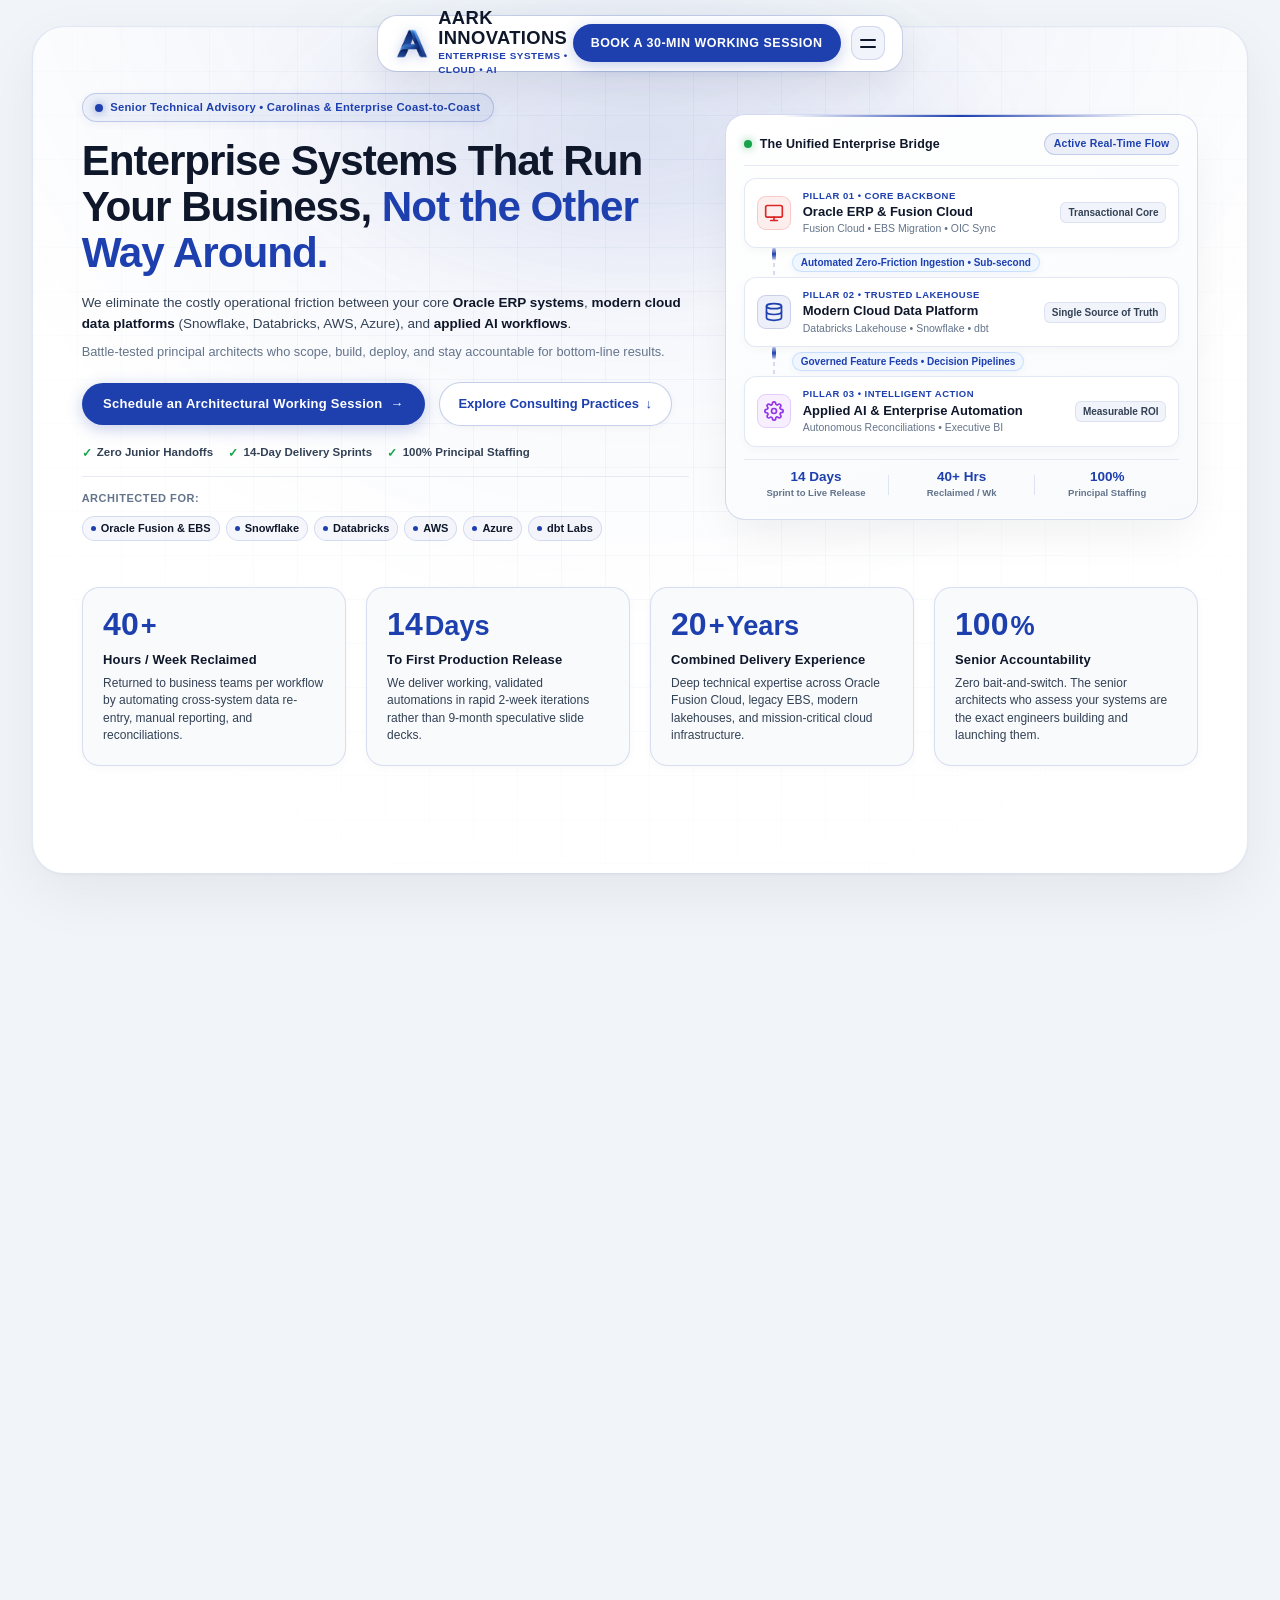
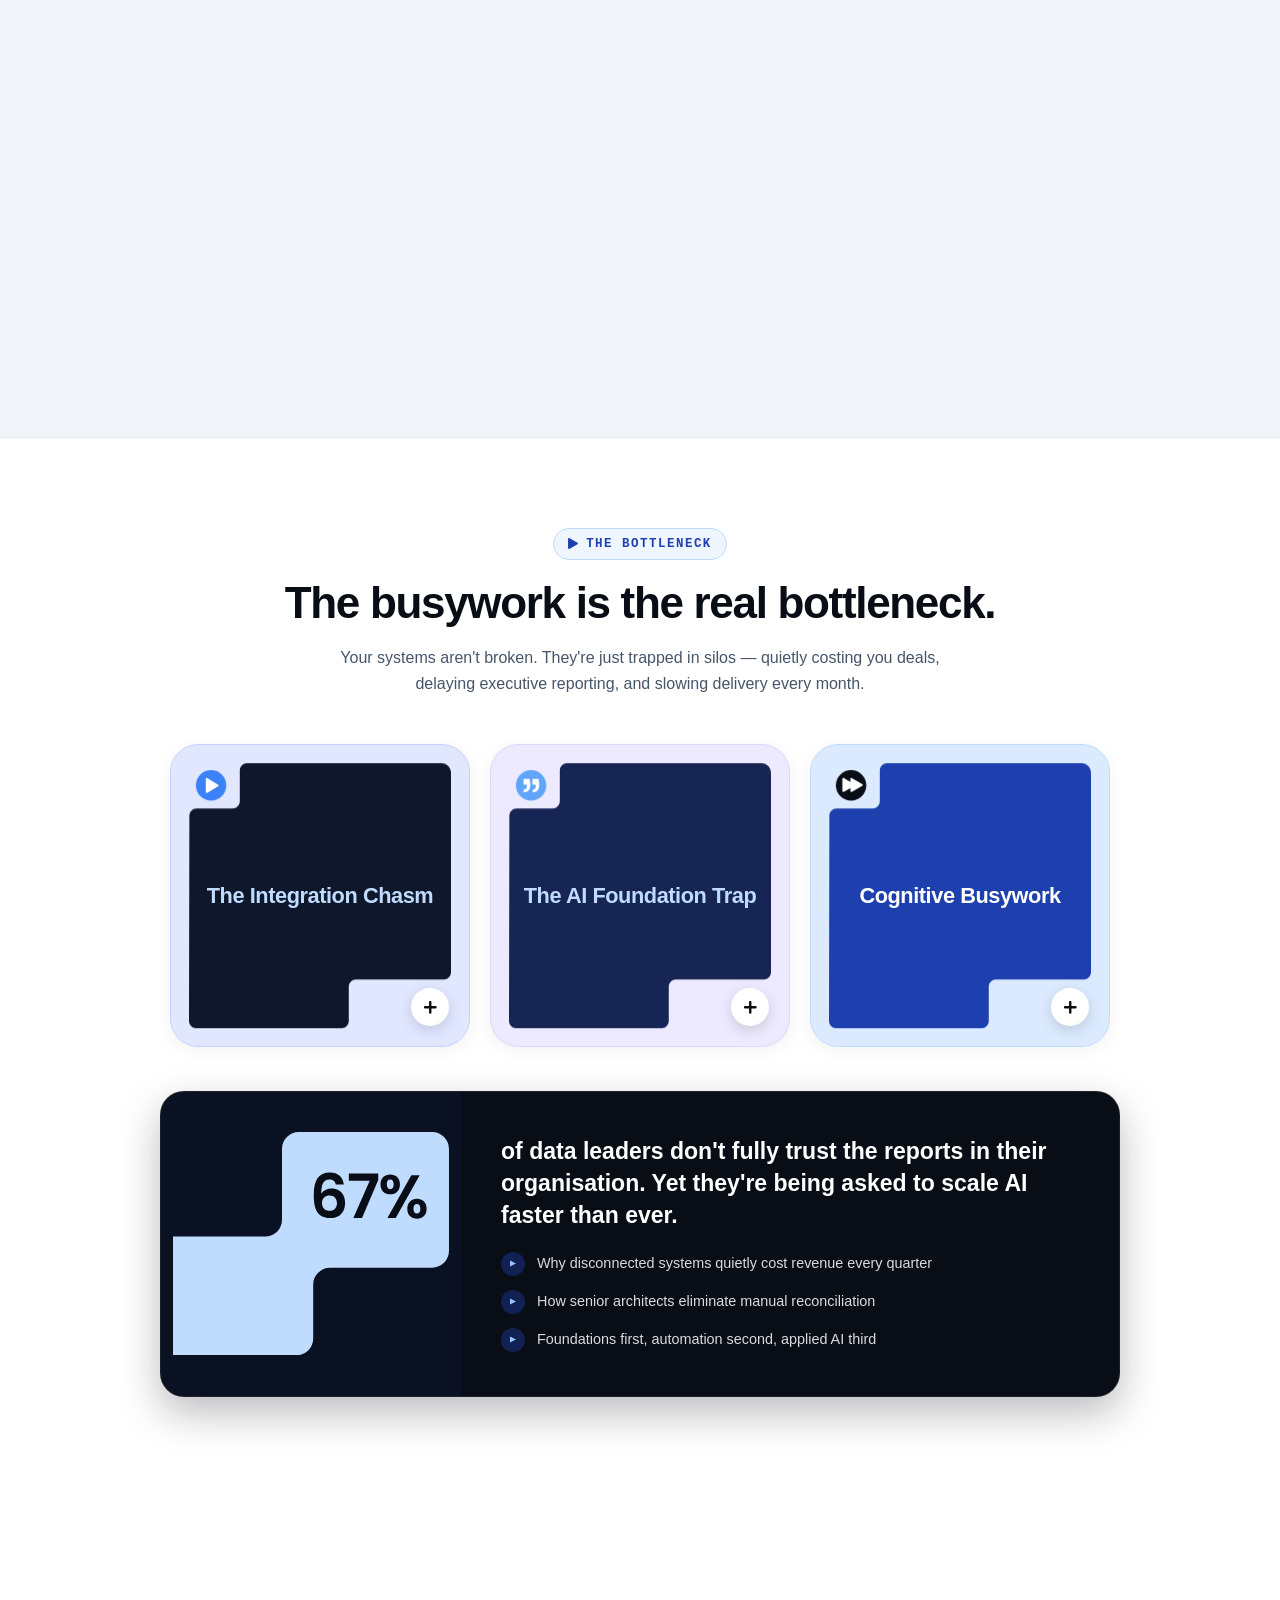
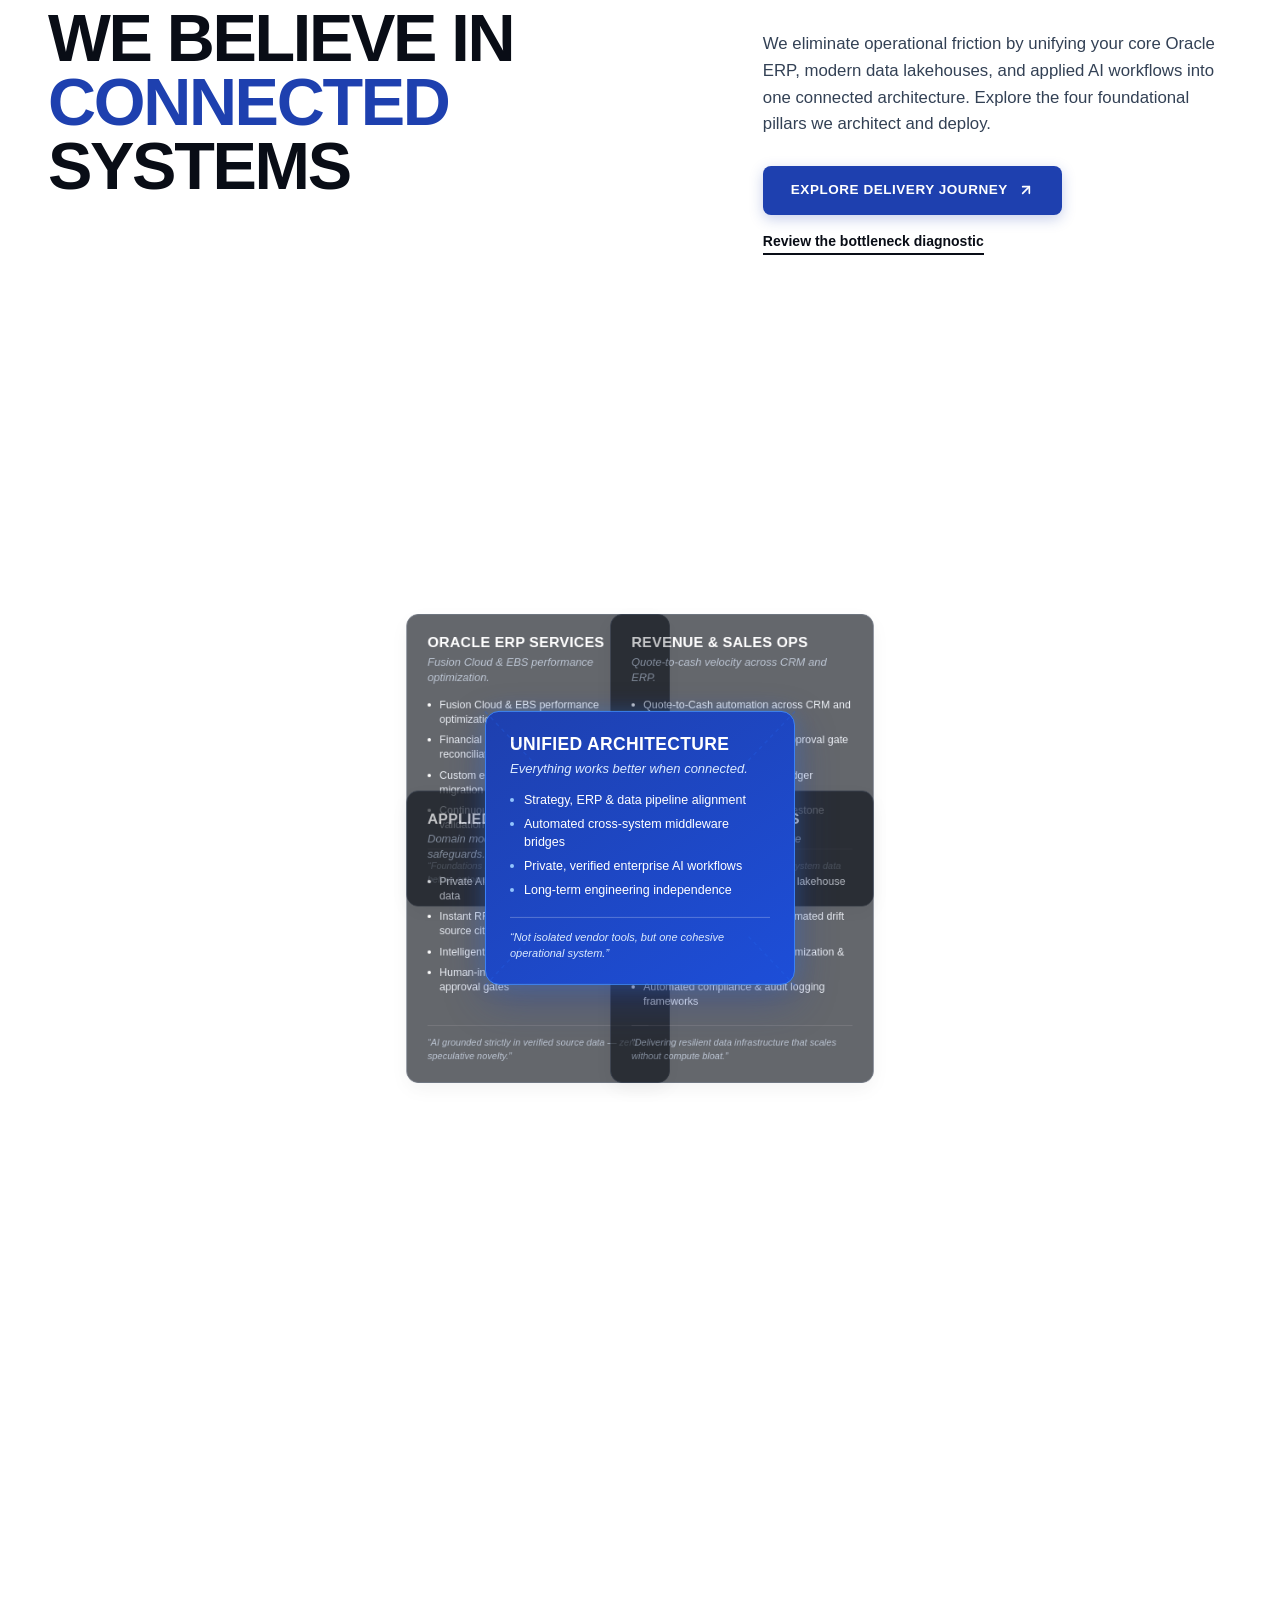
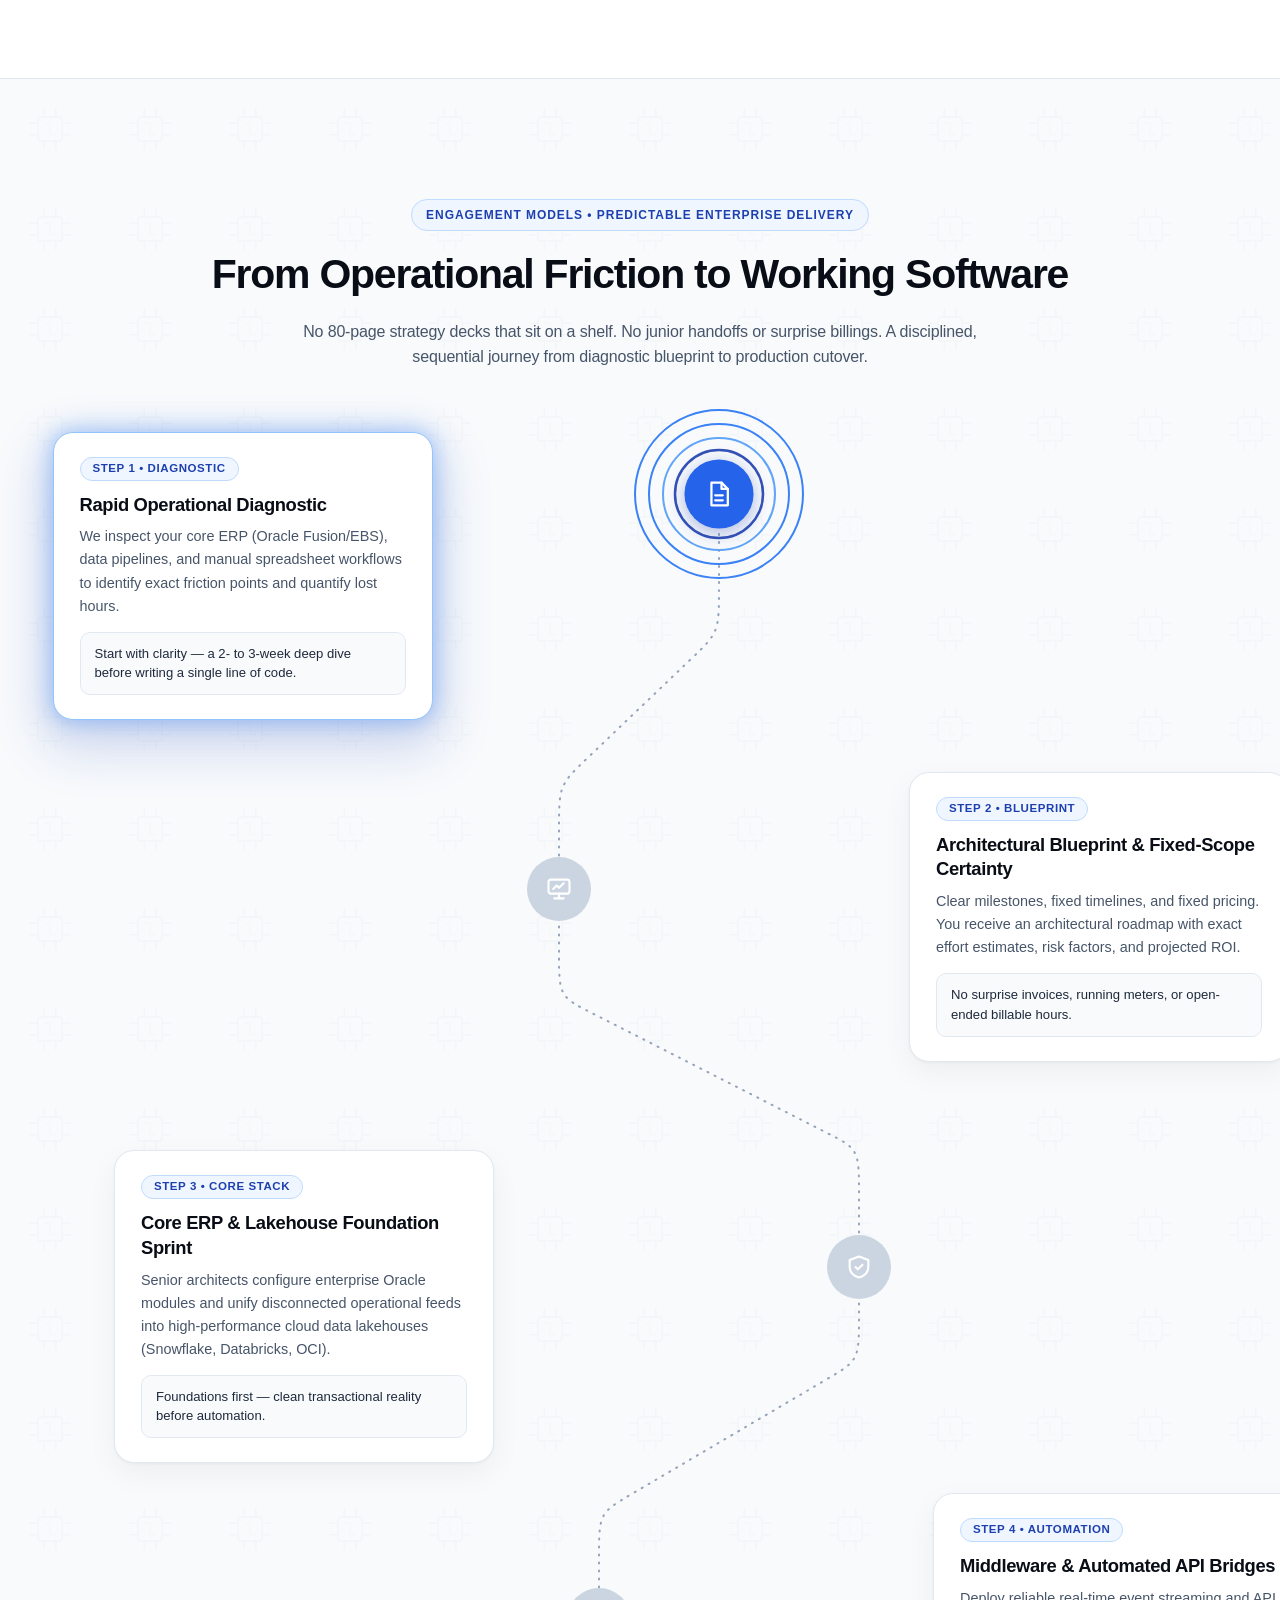
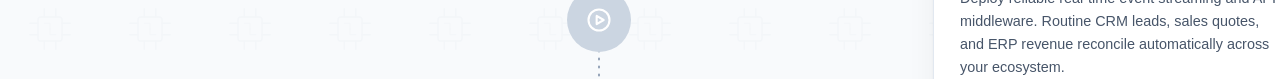
==== commit c9614258: "Add Section 7: integrate Aarkinn 8 connected system architecture hub with enterprise blue theme and " ====
--- a/index.html
+++ b/index.html
@@ -143,7 +143,7 @@
 
 
   <!-- =========================================================================
-       HERO SECTION (LIGHT THEME - CLEAN FULL-VIEW LAYOUT WITH BLENDED 3D BACKDROP)
+       HERO SECTION (LIGHT THEME - CLEAN FULL-VIEW LAYOUT)
        ========================================================================= -->
   <section class="hero-hero" id="top">
     <div class="hero-stage">
@@ -155,64 +155,178 @@
         <div class="hero-grid-bg" aria-hidden="true"></div>
         <div class="hero-glow-orb" aria-hidden="true"></div>
 
-        <!-- Liquid Chrome Wave & 3D Backdrop on Right Side (Seamlessly Blended) -->
-        <div class="hero-liquid-backdrop" aria-hidden="true">
-          <img src="assets/hero/hero-liquid-chrome-right.png" alt="AARK Innovations Cloud AI Oracle Architecture" class="hero-liquid-img" loading="eager">
-        </div>
-
         <!-- Hero Content -->
         <div class="hero-content">
 
-          <!-- Main Hero Copy Group -->
-          <div class="hero-main-group">
-            
-            <!-- Pre-Headline Eyebrow Pill -->
-            <div class="hero-eyebrow-pill">
-              <span class="eyebrow-pulse" aria-hidden="true"></span>
-              <span>Senior Delivery Team &bull; Based in the Carolinas &bull; Serving Mid-Market &amp; Enterprise Across the US</span>
-            </div>
-
-            <!-- Main Headline (H1) -->
-            <h1 class="hero-headline">
-              Enterprise Systems That Run Your Business, 
-              <span class="headline-accent">Not the Other Way Around.</span>
-            </h1>
-
-            <!-- Supporting Sub-Headline -->
-            <p class="hero-subheadline">
-              <strong>AARK Innovations is the premier technical consulting partner for mid-market and enterprise organizations.</strong> 
-              We eliminate the costly operational friction between your core <strong>Oracle ERP systems</strong>, 
-              <strong>modern cloud data platforms</strong> (Snowflake, Databricks, AWS, Azure), and <strong>applied AI workflows</strong>.
-              <span class="hero-subheadline-note">
-                No junior handoffs. No vendor dogma. Just battle-tested architects who scope, build, deploy, and stay accountable for bottom-line results.
-              </span>
-            </p>
-
-            <!-- Call-to-Action Group -->
-            <div class="hero-cta-group">
-              <a href="#contact" class="hero-primary-btn">
-                <span>Schedule an Architectural Working Session</span>
-                <span class="btn-arrow" aria-hidden="true">&rarr;</span>
-              </a>
-              <a href="#practices" class="hero-secondary-btn">
-                <span>Explore Our Consulting Practices</span>
-                <span class="btn-arrow" aria-hidden="true">&darr;</span>
-              </a>
-            </div>
-
-            <!-- Trust & Footprint Microcopy -->
-            <div class="hero-trust-row">
-              <div class="trust-item">
-                <span class="trust-icon">&#9679;</span>
-                <span><strong>Location &amp; Reach:</strong> Fort Mill, SC &bull; Charlotte Metro &bull; Serving Enterprise Clients Coast-to-Coast</span>
-              </div>
-              <div class="trust-item">
-                <span class="trust-icon">&#10003;</span>
-                <span><strong>Guarantee:</strong> 100% Senior Practitioner Staffing &mdash; Scoped, Built &amp; Supported by the Experts You Meet</span>
-              </div>
-            </div>
-
-          </div><!-- /hero-main-group -->
+          <!-- Two-Column Split: High-Impact Copy (Left) & Enterprise Architecture Visualizer (Right) -->
+          <div class="hero-split-grid">
+
+            <!-- Left Column: Copy & CTAs -->
+            <div class="hero-main-group">
+              
+              <!-- Pre-Headline Eyebrow Pill -->
+              <div class="hero-eyebrow-pill">
+                <span class="eyebrow-pulse" aria-hidden="true"></span>
+                <span>Senior Technical Advisory &bull; Carolinas &amp; Enterprise Coast-to-Coast</span>
+              </div>
+
+              <!-- Main Headline (H1) -->
+              <h1 class="hero-headline">
+                Enterprise Systems That Run Your Business, 
+                <span class="headline-accent">Not the Other Way Around.</span>
+              </h1>
+
+              <!-- Supporting Sub-Headline -->
+              <p class="hero-subheadline">
+                We eliminate the costly operational friction between your core <strong>Oracle ERP systems</strong>, 
+                <strong>modern cloud data platforms</strong> (Snowflake, Databricks, AWS, Azure), and <strong>applied AI workflows</strong>.
+                <span class="hero-subheadline-note">
+                  Battle-tested principal architects who scope, build, deploy, and stay accountable for bottom-line results.
+                </span>
+              </p>
+
+              <!-- Call-to-Action Group -->
+              <div class="hero-cta-group">
+                <a href="#contact" class="hero-primary-btn">
+                  <span>Schedule an Architectural Working Session</span>
+                  <span class="btn-arrow" aria-hidden="true">&rarr;</span>
+                </a>
+                <a href="#practices" class="hero-secondary-btn">
+                  <span>Explore Consulting Practices</span>
+                  <span class="btn-arrow" aria-hidden="true">&darr;</span>
+                </a>
+              </div>
+
+              <!-- Trust Microcopy Highlights -->
+              <div class="hero-trust-row">
+                <div class="trust-item">
+                  <span class="trust-check">&#10003;</span>
+                  <span><strong>Zero Junior Handoffs</strong></span>
+                </div>
+                <div class="trust-item">
+                  <span class="trust-check">&#10003;</span>
+                  <span><strong>14-Day Delivery Sprints</strong></span>
+                </div>
+                <div class="trust-item">
+                  <span class="trust-check">&#10003;</span>
+                  <span><strong>100% Principal Staffing</strong></span>
+                </div>
+              </div>
+
+              <!-- Enterprise Ecosystem / Tech Stack Chips -->
+              <div class="hero-stack-bar">
+                <span class="stack-label">Architected for:</span>
+                <div class="stack-chips">
+                  <span class="stack-chip"><span class="chip-dot"></span>Oracle Fusion &amp; EBS</span>
+                  <span class="stack-chip"><span class="chip-dot"></span>Snowflake</span>
+                  <span class="stack-chip"><span class="chip-dot"></span>Databricks</span>
+                  <span class="stack-chip"><span class="chip-dot"></span>AWS</span>
+                  <span class="stack-chip"><span class="chip-dot"></span>Azure</span>
+                  <span class="stack-chip"><span class="chip-dot"></span>dbt Labs</span>
+                </div>
+              </div>
+
+            </div><!-- /hero-main-group -->
+
+            <!-- Right Column: Interactive Architecture Bridge Card -->
+            <div class="hero-visual-card" aria-label="AARK Enterprise System Architecture Diagram">
+              <div class="arch-card-header">
+                <div class="arch-header-left">
+                  <span class="arch-live-indicator" aria-hidden="true"></span>
+                  <span class="arch-header-title">The Unified Enterprise Bridge</span>
+                </div>
+                <span class="arch-status-pill">Active Real-Time Flow</span>
+              </div>
+
+              <div class="arch-bridge-body">
+                <!-- Node 1: Oracle Core -->
+                <div class="arch-node arch-node-oracle">
+                  <div class="arch-node-icon">
+                    <svg width="20" height="20" viewBox="0 0 24 24" fill="none" stroke="currentColor" stroke-width="2" stroke-linecap="round" stroke-linejoin="round">
+                      <rect x="2" y="3" width="20" height="14" rx="2"></rect>
+                      <line x1="8" y1="21" x2="16" y2="21"></line>
+                      <line x1="12" y1="17" x2="12" y2="21"></line>
+                    </svg>
+                  </div>
+                  <div class="arch-node-content">
+                    <div class="arch-node-tag">Pillar 01 &bull; Core Backbone</div>
+                    <div class="arch-node-title">Oracle ERP &amp; Fusion Cloud</div>
+                    <div class="arch-node-meta">Fusion Cloud &bull; EBS Migration &bull; OIC Sync</div>
+                  </div>
+                  <span class="arch-node-badge">Transactional Core</span>
+                </div>
+
+                <!-- Connector 1 -->
+                <div class="arch-connector" aria-hidden="true">
+                  <div class="connector-track">
+                    <div class="connector-beam"></div>
+                  </div>
+                  <div class="connector-tag">Automated Zero-Friction Ingestion &bull; Sub-second</div>
+                </div>
+
+                <!-- Node 2: Modern Lakehouse -->
+                <div class="arch-node arch-node-lakehouse">
+                  <div class="arch-node-icon">
+                    <svg width="20" height="20" viewBox="0 0 24 24" fill="none" stroke="currentColor" stroke-width="2" stroke-linecap="round" stroke-linejoin="round">
+                      <ellipse cx="12" cy="5" rx="9" ry="3"></ellipse>
+                      <path d="M21 12c0 1.66-4 3-9 3s-9-1.34-9-3"></path>
+                      <path d="M3 5v14c0 1.66 4 3 9 3s9-1.34 9-3V5"></path>
+                    </svg>
+                  </div>
+                  <div class="arch-node-content">
+                    <div class="arch-node-tag">Pillar 02 &bull; Trusted Lakehouse</div>
+                    <div class="arch-node-title">Modern Cloud Data Platform</div>
+                    <div class="arch-node-meta">Databricks Lakehouse &bull; Snowflake &bull; dbt</div>
+                  </div>
+                  <span class="arch-node-badge">Single Source of Truth</span>
+                </div>
+
+                <!-- Connector 2 -->
+                <div class="arch-connector" aria-hidden="true">
+                  <div class="connector-track">
+                    <div class="connector-beam beam-alt"></div>
+                  </div>
+                  <div class="connector-tag">Governed Feature Feeds &bull; Decision Pipelines</div>
+                </div>
+
+                <!-- Node 3: Applied AI & Automations -->
+                <div class="arch-node arch-node-ai">
+                  <div class="arch-node-icon">
+                    <svg width="20" height="20" viewBox="0 0 24 24" fill="none" stroke="currentColor" stroke-width="2" stroke-linecap="round" stroke-linejoin="round">
+                      <circle cx="12" cy="12" r="3"></circle>
+                      <path d="M19.4 15a1.65 1.65 0 0 0 .33 1.82l.06.06a2 2 0 0 1 0 2.83 2 2 0 0 1-2.83 0l-.06-.06a1.65 1.65 0 0 0-1.82-.33 1.65 1.65 0 0 0-1 1.51V21a2 2 0 0 1-2 2 2 2 0 0 1-2-2v-.09A1.65 1.65 0 0 0 9 19.4a1.65 1.65 0 0 0-1.82.33l-.06.06a2 2 0 0 1-2.83 0 2 2 0 0 1 0-2.83l.06-.06a1.65 1.65 0 0 0 .33-1.82 1.65 1.65 0 0 0-1.51-1H3a2 2 0 0 1-2-2 2 2 0 0 1 2-2h.09A1.65 1.65 0 0 0 4.6 9a1.65 1.65 0 0 0-.33-1.82l-.06-.06a2 2 0 0 1 0-2.83 2 2 0 0 1 2.83 0l.06.06a1.65 1.65 0 0 0 1.82.33H9a1.65 1.65 0 0 0 1-1.51V3a2 2 0 0 1 2-2 2 2 0 0 1 2 2v.09a1.65 1.65 0 0 0 1 1.51 1.65 1.65 0 0 0 1.82-.33l.06-.06a2 2 0 0 1 2.83 0 2 2 0 0 1 0 2.83l-.06.06a1.65 1.65 0 0 0-.33 1.82V9a1.65 1.65 0 0 0 1.51 1H21a2 2 0 0 1 2 2 2 2 0 0 1-2 2h-.09a1.65 1.65 0 0 0-1.51 1z"></path>
+                    </svg>
+                  </div>
+                  <div class="arch-node-content">
+                    <div class="arch-node-tag">Pillar 03 &bull; Intelligent Action</div>
+                    <div class="arch-node-title">Applied AI &amp; Enterprise Automation</div>
+                    <div class="arch-node-meta">Autonomous Reconciliations &bull; Executive BI</div>
+                  </div>
+                  <span class="arch-node-badge">Measurable ROI</span>
+                </div>
+              </div><!-- /arch-bridge-body -->
+
+              <!-- Live Telemetry Footer Bar -->
+              <div class="arch-telemetry-row">
+                <div class="telemetry-stat">
+                  <span class="telemetry-val">14 Days</span>
+                  <span class="telemetry-lbl">Sprint to Live Release</span>
+                </div>
+                <div class="telemetry-div" aria-hidden="true"></div>
+                <div class="telemetry-stat">
+                  <span class="telemetry-val">40+ Hrs</span>
+                  <span class="telemetry-lbl">Reclaimed / Wk</span>
+                </div>
+                <div class="telemetry-div" aria-hidden="true"></div>
+                <div class="telemetry-stat">
+                  <span class="telemetry-val">100%</span>
+                  <span class="telemetry-lbl">Principal Staffing</span>
+                </div>
+              </div>
+
+            </div><!-- /hero-visual-card -->
+
+          </div><!-- /hero-split-grid -->
 
 
           <!-- Four-Column High-Impact Proof & Metrics Grid -->
@@ -812,6 +926,180 @@
 
 
   <!-- =========================================================================
+       SECTION 07: DEEP-DIVE SOLUTIONS: WHAT WE BUILD (FROM AARKINN 8)
+       Connected Architecture: 1 Central Hub + 4 Corner Solution Nodes with Dynamic Connectors
+       ========================================================================= -->
+  <section class="section-connected" id="solutions" aria-label="Deep-Dive Solutions and Connected System Architecture">
+    <div class="shell">
+      
+      <!-- --- TOP ROW: HEADLINE & OVERVIEW COPY --- -->
+      <div class="connected-hero-grid">
+        
+        <!-- Left Column: Display Typography -->
+        <div class="hero-left-col">
+          <h2 class="display-title">
+            <span class="display-line">WE BELIEVE IN</span>
+            <span class="display-line display-accent">CONNECTED</span>
+            <span class="display-line">SYSTEMS</span>
+          </h2>
+        </div>
+
+        <!-- Right Column: Lead Statement & CTA Button -->
+        <div class="hero-right-col">
+          <p class="hero-lead-text">
+            We eliminate operational friction by unifying your core Oracle ERP, modern data lakehouses, and applied AI workflows into one connected architecture. Explore the four foundational pillars we architect and deploy.
+          </p>
+          
+          <div class="hero-action-group">
+            <a href="#models" class="btn-schedule">
+              <span>EXPLORE DELIVERY JOURNEY</span>
+              <svg class="btn-arrow-icon" viewBox="0 0 24 24" fill="none" stroke="currentColor" stroke-width="2.5" stroke-linecap="round" stroke-linejoin="round">
+                <line x1="7" y1="17" x2="17" y2="7"></line>
+                <polyline points="7 7 17 7 17 17"></polyline>
+              </svg>
+            </a>
+
+            <a href="#problem" class="hero-story-link">
+              <span>Review the bottleneck diagnostic</span>
+              <span class="story-link-line"></span>
+            </a>
+          </div>
+        </div>
+
+      </div><!-- /connected-hero-grid -->
+
+      <!-- --- SYSTEM ARCHITECTURE SECTION (CONTINUOUS NATURAL SCROLL) --- -->
+      <div class="system-architecture-section" id="system-architecture-section">
+        
+        <div class="system-diagram-container" id="system-diagram-container">
+          
+          <!-- Dynamic SVG Connectors Layer -->
+          <svg class="system-connectors-svg" id="system-connectors-svg" aria-hidden="true">
+            <line id="line-consulting" class="connector-line line-consulting" stroke-dasharray="4 4" />
+            <line id="line-strategy" class="connector-line line-strategy" stroke-dasharray="4 4" />
+            <line id="line-design" class="connector-line line-design" stroke-dasharray="4 4" />
+            <line id="line-delivery" class="connector-line line-delivery" stroke-dasharray="4 4" />
+          </svg>
+
+          <!-- Central Node: UNIFIED ENTERPRISE ARCHITECTURE (Royal Blue Hub) -->
+          <article class="system-card card-accent card-center" id="card-hub" data-card="hub">
+            <div class="card-inner">
+              <header class="card-header">
+                <h3 class="card-title hub-title">UNIFIED ARCHITECTURE</h3>
+                <p class="card-subtitle hub-subtitle">Everything works better when connected.</p>
+              </header>
+              <ul class="card-bullet-list hub-list">
+                <li>Strategy, ERP &amp; data pipeline alignment</li>
+                <li>Automated cross-system middleware bridges</li>
+                <li>Private, verified enterprise AI workflows</li>
+                <li>Long-term engineering independence</li>
+              </ul>
+              <div class="card-divider hub-divider"></div>
+              <footer class="card-footer">
+                <p class="card-quote hub-quote">&ldquo;Not isolated vendor tools, but one cohesive operational system.&rdquo;</p>
+              </footer>
+            </div>
+          </article>
+
+          <!-- Grid Layout of 4 Outer Discipline Nodes -->
+          <div class="system-grid" id="system-grid">
+
+            <!-- Node 1: ORACLE ERP MODERNIZATION (Top Left) -->
+            <article class="system-card card-dark card-consulting" id="card-consulting" data-card="consulting">
+              <div class="card-inner">
+                <header class="card-header">
+                  <h3 class="card-title">ORACLE ERP SERVICES</h3>
+                  <p class="card-subtitle">Fusion Cloud &amp; EBS performance optimization.</p>
+                </header>
+                <ul class="card-bullet-list">
+                  <li>Fusion Cloud &amp; EBS performance optimization</li>
+                  <li>Financial closing speed &amp; automated reconciliation</li>
+                  <li>Custom extension pruning &amp; clean-core migration</li>
+                  <li>Continuous patch testing &amp; release validation</li>
+                </ul>
+                <div class="card-divider"></div>
+                <footer class="card-footer">
+                  <p class="card-quote">&ldquo;Foundations first &mdash; clean transactional reality before automation.&rdquo;</p>
+                </footer>
+              </div>
+            </article>
+
+            <!-- Node 2: INTELLIGENT REVENUE & SALES OPS (Top Right) -->
+            <article class="system-card card-dark card-strategy" id="card-strategy" data-card="strategy">
+              <div class="card-inner">
+                <header class="card-header">
+                  <h3 class="card-title">REVENUE &amp; SALES OPS</h3>
+                  <p class="card-subtitle">Quote-to-cash velocity across CRM and ERP.</p>
+                </header>
+                <ul class="card-bullet-list">
+                  <li>Quote-to-Cash automation across CRM and ERP</li>
+                  <li>CPQ workflow streamlining &amp; approval gate automation</li>
+                  <li>Real-time pipeline-to-general-ledger reconciliation</li>
+                  <li>Automated billing &amp; contract milestone triggers</li>
+                </ul>
+                <div class="card-divider"></div>
+                <footer class="card-footer">
+                  <p class="card-quote">&ldquo;Automate the glue &mdash; eliminate cross-system data re-entry completely.&rdquo;</p>
+                </footer>
+              </div>
+            </article>
+
+            <!-- Node 3: ENTERPRISE APPLIED AI (Bottom Left) -->
+            <article class="system-card card-dark card-design" id="card-design" data-card="design">
+              <div class="card-inner">
+                <header class="card-header">
+                  <h3 class="card-title">APPLIED ENTERPRISE AI</h3>
+                  <p class="card-subtitle">Domain models with deterministic safeguards.</p>
+                </header>
+                <ul class="card-bullet-list">
+                  <li>Private AI models grounded in enterprise data</li>
+                  <li>Instant RFP responses with footnoted source citations</li>
+                  <li>Intelligent invoice intake &amp; 3-way matching</li>
+                  <li>Human-in-the-loop exception routing &amp; approval gates</li>
+                </ul>
+                <div class="card-divider"></div>
+                <footer class="card-footer">
+                  <p class="card-quote">&ldquo;AI grounded strictly in verified source data &mdash; zero speculative novelty.&rdquo;</p>
+                </footer>
+              </div>
+            </article>
+
+            <!-- Node 4: CLOUD LAKEHOUSE & FINOPS (Bottom Right) -->
+            <article class="system-card card-dark card-delivery" id="card-delivery" data-card="delivery">
+              <div class="card-inner">
+                <header class="card-header">
+                  <h3 class="card-title">LAKEHOUSE &amp; FINOPS</h3>
+                  <p class="card-subtitle">Resilient data pipelines &amp; compute optimization.</p>
+                </header>
+                <ul class="card-bullet-list">
+                  <li>Snowflake, Databricks, and OCI lakehouse architecture</li>
+                  <li>Real-time pipeline health &amp; automated drift alerts</li>
+                  <li>Cloud compute FinOps cost optimization &amp; tuning</li>
+                  <li>Automated compliance &amp; audit logging frameworks</li>
+                </ul>
+                <div class="card-divider"></div>
+                <footer class="card-footer">
+                  <p class="card-quote">&ldquo;Delivering resilient data infrastructure that scales without compute bloat.&rdquo;</p>
+                </footer>
+              </div>
+            </article>
+
+          </div><!-- /system-grid -->
+
+        </div><!-- /system-diagram-container -->
+
+        <!-- Tagline Beneath Architecture -->
+        <div class="system-tagline-wrap" id="system-tagline-wrap">
+          <p class="system-tagline">&ldquo;FOUR ENTERPRISE SOLUTIONS. ONE CONNECTED ARCHITECTURE.&rdquo;</p>
+        </div>
+
+      </div><!-- /system-architecture-section -->
+
+    </div><!-- /shell -->
+  </section><!-- /#solutions .section-connected -->
+
+
+  <!-- =========================================================================
        SECTION 10: ENGAGEMENT MODELS & THE DELIVERY JOURNEY (FROM AARKINN 7)
        1:1 Serpentine Curve, Radar Pulse Tracker & Interactive Milestone Cards
        ========================================================================= -->
--- a/styles.css
+++ b/styles.css
@@ -117,7 +117,6 @@
   --font-family: 'Endcap Grotesk', 'Hanken Grotesk', Hanken, Arial, sans-serif;
   --font-headings: 'Endcap Grotesk', 'Hanken Grotesk', Hanken, Arial, sans-serif;
   --font-body: 'Endcap Grotesk', 'Hanken Grotesk', Hanken, Arial, sans-serif;
-  --font-serif: 'Fraunces', Georgia, serif;
 
   /* Animation Easing */
   --ease-cubic: cubic-bezier(0.625, 0.05, 0, 1);
@@ -519,7 +518,6 @@
 
 /* =========================================================================
    CLEAN HERO SECTION (LIGHT THEME - NO OVERFLOW CLIPPING)
-   With 3D Architecture Backdrop on Right Side (Blended)
    ========================================================================= */
 .hero-hero {
   position: relative;
@@ -548,10 +546,11 @@
   max-width: 1720px;
   margin-inline: auto;
   position: relative;
-  overflow: hidden;
+  /* NO overflow: hidden so content and metric cards are never cut off */
+  overflow: visible;
   border: 1px solid var(--color-card-border);
   box-shadow: 0 20px 60px rgba(15, 23, 42, 0.06), 0 1px 3px rgba(0, 0, 0, 0.04);
-  padding: clamp(90px, 8vw, 120px) clamp(24px, 4.5vw, 64px) clamp(40px, 4.5vw, 60px);
+  padding: clamp(64px, 5.2vw, 86px) clamp(20px, 3.8vw, 56px) clamp(30px, 3vw, 44px);
 }
 
 /* Subtle Geometric Grid for Light Theme */
@@ -584,45 +583,25 @@
 }
 
 /* =========================================================================
-   LIQUID CHROME BLENDED BACKDROP ON RIGHT SIDE
-   ========================================================================= */
-.hero-liquid-backdrop {
-  position: absolute;
-  top: 0;
-  right: 0;
-  width: min(56vw, 860px);
-  max-width: 860px;
-  pointer-events: none;
-  z-index: 2;
-  display: flex;
-  align-items: flex-start;
-  justify-content: flex-end;
-  overflow: hidden;
-  border-top-right-radius: 32px;
-}
-
-.hero-liquid-img {
-  width: 100%;
-  height: auto;
-  max-height: 640px;
-  object-fit: contain;
-  object-position: right top;
-  filter: drop-shadow(0 16px 36px rgba(15, 23, 42, 0.08));
-}
-
-/* =========================================================================
-   HERO CONTENT LAYOUT
+   HERO CONTENT & SPLIT LAYOUT
    ========================================================================= */
 .hero-content {
   position: relative;
   z-index: 5;
   display: flex;
   flex-direction: column;
-  gap: clamp(28px, 3.2vw, 48px);
+  gap: clamp(24px, 2.6vw, 40px);
+}
+
+.hero-split-grid {
+  display: grid;
+  grid-template-columns: minmax(0, 1.18fr) minmax(0, 0.92fr);
+  gap: clamp(24px, 2.8vw, 48px);
+  align-items: center;
 }
 
 .hero-main-group {
-  max-width: min(720px, 58%);
+  max-width: 100%;
 }
 
 /* Eyebrow Badge Pill */
@@ -630,19 +609,17 @@
   display: inline-flex;
   align-items: center;
   gap: 0.65em;
-  padding: 0.55em 1.25em;
+  padding: 0.45em 1.1em;
   border-radius: 999px;
   background: rgba(30, 64, 175, 0.06);
   border: 1px solid rgba(30, 64, 175, 0.22);
   font-family: var(--font-headings);
-  font-size: clamp(11px, 0.95vw, 13px);
+  font-size: clamp(11px, 0.88vw, 12.5px);
   font-weight: 600;
   letter-spacing: 0.02em;
   color: var(--color-primary);
-  margin-bottom: clamp(16px, 1.8vw, 24px);
+  margin-bottom: clamp(10px, 1.2vw, 16px);
   box-shadow: 0 2px 8px rgba(30, 64, 175, 0.06);
-  backdrop-filter: blur(6px);
-  -webkit-backdrop-filter: blur(6px);
 }
 
 .eyebrow-pulse {
@@ -662,12 +639,12 @@
 /* Main H1 Headline */
 .hero-headline {
   font-family: var(--font-headings);
-  font-size: clamp(34px, 5.2vw, 76px);
+  font-size: clamp(28px, 3.3vw, 52px);
   font-weight: 800;
-  line-height: 1.08;
+  line-height: 1.1;
   letter-spacing: -0.025em;
   color: var(--color-text-main);
-  margin-bottom: clamp(18px, 2vw, 26px);
+  margin-bottom: clamp(10px, 1.3vw, 16px);
 }
 
 .headline-accent {
@@ -678,12 +655,12 @@
 /* Sub-headline Copy */
 .hero-subheadline {
   font-family: var(--font-body);
-  font-size: clamp(15px, 1.25vw, 18px);
+  font-size: clamp(13.5px, 0.98vw, 15.5px);
   font-weight: 400;
-  line-height: 1.6;
+  line-height: 1.55;
   color: var(--color-text-muted);
-  max-width: 660px;
-  margin-bottom: clamp(24px, 2.5vw, 34px);
+  max-width: 620px;
+  margin-bottom: clamp(14px, 1.6vw, 22px);
 }
 
 .hero-subheadline strong {
@@ -693,7 +670,7 @@
 
 .hero-subheadline-note {
   display: block;
-  margin-top: 0.65em;
+  margin-top: 0.55em;
   color: var(--color-text-subtle);
   font-size: 0.95em;
 }
@@ -703,8 +680,8 @@
   display: flex;
   flex-wrap: wrap;
   align-items: center;
-  gap: 1em;
-  margin-bottom: clamp(20px, 2.2vw, 30px);
+  gap: 0.85em;
+  margin-bottom: clamp(14px, 1.4vw, 18px);
 }
 
 .hero-primary-btn {
@@ -714,10 +691,10 @@
   background-color: var(--color-primary);
   color: #ffffff;
   font-family: var(--font-headings);
-  font-size: clamp(14px, 1vw, 15px);
+  font-size: clamp(13px, 0.92vw, 14.5px);
   font-weight: 700;
   letter-spacing: 0.02em;
-  padding: 0.95em 1.9em;
+  padding: 0.85em 1.65em;
   border-radius: 999px;
   box-shadow: 0 4px 16px var(--color-primary-glow);
   transition: all 0.25s var(--ease-hover);
@@ -737,9 +714,9 @@
   border: 1px solid rgba(30, 64, 175, 0.25);
   color: var(--color-primary);
   font-family: var(--font-headings);
-  font-size: clamp(14px, 1vw, 15px);
+  font-size: clamp(13px, 0.92vw, 14.5px);
   font-weight: 700;
-  padding: 0.95em 1.7em;
+  padding: 0.85em 1.45em;
   border-radius: 999px;
   box-shadow: 0 2px 6px rgba(15, 23, 42, 0.04);
   transition: all 0.25s var(--ease-hover);
@@ -760,31 +737,345 @@
   transform: translateX(3px);
 }
 
-/* Trust Microcopy */
+/* Trust Microcopy Row */
 .hero-trust-row {
   display: flex;
   flex-wrap: wrap;
   align-items: center;
-  gap: 1.5em;
-  font-size: clamp(12px, 0.9vw, 13.5px);
-  color: var(--color-text-subtle);
-  padding-bottom: clamp(16px, 1.8vw, 24px);
-  border-bottom: 1px solid rgba(0, 0, 0, 0.08);
+  gap: clamp(10px, 1.2vw, 18px);
+  font-size: clamp(11.5px, 0.85vw, 12.5px);
+  color: var(--color-text-muted);
+  padding-bottom: clamp(10px, 1.1vw, 14px);
+  border-bottom: 1px solid rgba(30, 64, 175, 0.1);
 }
 
 .trust-item {
   display: inline-flex;
   align-items: center;
-  gap: 0.5em;
-}
-
-.trust-item strong {
+  gap: 0.45em;
+}
+
+.trust-check {
+  color: #16a34a;
+  font-weight: 800;
+  font-size: 1.05em;
+}
+
+/* Enterprise Tech Stack Chips */
+.hero-stack-bar {
+  display: flex;
+  align-items: center;
+  gap: 10px;
+  margin-top: clamp(10px, 1vw, 14px);
+  flex-wrap: wrap;
+}
+
+.stack-label {
+  font-size: 11px;
+  font-weight: 700;
+  text-transform: uppercase;
+  letter-spacing: 0.05em;
+  color: var(--color-text-subtle);
+}
+
+.stack-chips {
+  display: flex;
+  flex-wrap: wrap;
+  gap: 6px;
+  align-items: center;
+}
+
+.stack-chip {
+  display: inline-flex;
+  align-items: center;
+  gap: 5px;
+  padding: 3px 8px;
+  border-radius: 999px;
+  background: rgba(30, 64, 175, 0.04);
+  border: 1px solid rgba(30, 64, 175, 0.15);
+  font-size: 11px;
+  font-weight: 600;
+  color: var(--color-text-main);
+  transition: all 0.2s ease;
+}
+
+.stack-chip:hover {
+  background: rgba(30, 64, 175, 0.09);
+  border-color: var(--color-primary);
+  transform: translateY(-1px);
+}
+
+.chip-dot {
+  width: 5px;
+  height: 5px;
+  border-radius: 50%;
+  background-color: var(--color-primary);
+}
+
+/* =========================================================================
+   RIGHT COLUMN: ENTERPRISE ARCHITECTURE VISUALIZER CARD
+   ========================================================================= */
+.hero-visual-card {
+  position: relative;
+  background: linear-gradient(160deg, #ffffff 0%, #f8fafc 100%);
+  border: 1px solid rgba(30, 64, 175, 0.18);
+  border-radius: 20px;
+  box-shadow: 0 20px 48px -12px rgba(15, 23, 42, 0.08), 0 0 0 1px rgba(255, 255, 255, 0.8) inset;
+  padding: clamp(14px, 1.4vw, 20px);
+  overflow: hidden;
+  transition: box-shadow 0.3s ease, border-color 0.3s ease;
+}
+
+.hero-visual-card::before {
+  content: '';
+  position: absolute;
+  top: 0;
+  left: 12%;
+  right: 12%;
+  height: 2px;
+  background: linear-gradient(90deg, transparent, var(--color-primary), transparent);
+}
+
+/* Header */
+.arch-card-header {
+  display: flex;
+  align-items: center;
+  justify-content: space-between;
+  margin-bottom: 12px;
+  padding-bottom: 10px;
+  border-bottom: 1px solid rgba(30, 64, 175, 0.1);
+}
+
+.arch-header-left {
+  display: flex;
+  align-items: center;
+  gap: 8px;
+}
+
+.arch-live-indicator {
+  width: 8px;
+  height: 8px;
+  border-radius: 50%;
+  background-color: #16a34a;
+  box-shadow: 0 0 8px rgba(22, 163, 74, 0.6);
+  animation: pulse-green 2s infinite ease-in-out;
+}
+
+@keyframes pulse-green {
+  0%, 100% { transform: scale(1); opacity: 1; }
+  50% { transform: scale(1.35); opacity: 0.6; }
+}
+
+.arch-header-title {
+  font-family: var(--font-headings);
+  font-size: 12.5px;
+  font-weight: 700;
+  color: var(--color-text-main);
+  letter-spacing: 0.01em;
+}
+
+.arch-status-pill {
+  font-size: 10.5px;
+  font-weight: 700;
+  color: var(--color-primary);
+  background: rgba(30, 64, 175, 0.08);
+  border: 1px solid rgba(30, 64, 175, 0.2);
+  border-radius: 999px;
+  padding: 2px 9px;
+  letter-spacing: 0.02em;
+}
+
+/* Bridge Nodes */
+.arch-bridge-body {
+  display: flex;
+  flex-direction: column;
+}
+
+.arch-node {
+  display: flex;
+  align-items: center;
+  gap: 12px;
+  padding: 10px 12px;
+  border-radius: 12px;
+  background: #ffffff;
+  border: 1px solid rgba(30, 64, 175, 0.12);
+  box-shadow: 0 3px 10px rgba(15, 23, 42, 0.03);
+  transition: all 0.25s var(--ease-hover);
+  position: relative;
+  z-index: 2;
+}
+
+.arch-node:hover {
+  transform: translateY(-2px);
+  border-color: var(--color-primary);
+  box-shadow: 0 8px 24px rgba(30, 64, 175, 0.12);
+}
+
+.arch-node-icon {
+  width: 34px;
+  height: 34px;
+  border-radius: 9px;
+  display: flex;
+  align-items: center;
+  justify-content: center;
+  flex-shrink: 0;
+}
+
+.arch-node-oracle .arch-node-icon {
+  background: rgba(220, 38, 38, 0.08);
+  color: #dc2626;
+  border: 1px solid rgba(220, 38, 38, 0.18);
+}
+
+.arch-node-lakehouse .arch-node-icon {
+  background: rgba(30, 64, 175, 0.08);
+  color: var(--color-primary);
+  border: 1px solid rgba(30, 64, 175, 0.18);
+}
+
+.arch-node-ai .arch-node-icon {
+  background: rgba(147, 51, 234, 0.08);
+  color: #9333ea;
+  border: 1px solid rgba(147, 51, 234, 0.18);
+}
+
+.arch-node-content {
+  flex: 1;
+  min-width: 0;
+}
+
+.arch-node-tag {
+  font-size: 9.5px;
+  font-weight: 700;
+  text-transform: uppercase;
+  letter-spacing: 0.05em;
+  color: var(--color-primary);
+  margin-bottom: 1px;
+}
+
+.arch-node-title {
+  font-family: var(--font-headings);
+  font-size: 13px;
+  font-weight: 700;
+  color: var(--color-text-main);
+  line-height: 1.25;
+}
+
+.arch-node-meta {
+  font-size: 10.5px;
+  color: var(--color-text-subtle);
+  margin-top: 1px;
+}
+
+.arch-node-badge {
+  font-size: 10px;
+  font-weight: 600;
+  padding: 2px 7px;
+  border-radius: 6px;
+  background: rgba(30, 64, 175, 0.06);
   color: var(--color-text-muted);
-}
-
-.trust-icon {
+  border: 1px solid rgba(30, 64, 175, 0.1);
+  align-self: center;
+  white-space: nowrap;
+}
+
+/* Connectors with Animated Beams */
+.arch-connector {
+  position: relative;
+  display: flex;
+  align-items: center;
+  padding: 6px 0;
+  margin: -1px 0;
+  z-index: 1;
+}
+
+.connector-track {
+  position: absolute;
+  top: 0;
+  bottom: 0;
+  left: 29px;
+  width: 2px;
+  background: repeating-linear-gradient(to bottom, rgba(30, 64, 175, 0.18) 0, rgba(30, 64, 175, 0.18) 4px, transparent 4px, transparent 8px);
+}
+
+.connector-beam {
+  position: absolute;
+  top: 0;
+  left: -1px;
+  width: 4px;
+  height: 14px;
+  border-radius: 999px;
+  background: linear-gradient(to bottom, transparent, var(--color-primary), transparent);
+  animation: beam-flow 2.2s infinite ease-in-out;
+}
+
+.connector-beam.beam-alt {
+  animation: beam-flow-reverse 2.2s infinite ease-in-out;
+}
+
+@keyframes beam-flow {
+  0% { top: 0; opacity: 0; }
+  30% { opacity: 1; }
+  70% { opacity: 1; }
+  100% { top: calc(100% - 14px); opacity: 0; }
+}
+
+@keyframes beam-flow-reverse {
+  0% { top: calc(100% - 14px); opacity: 0; }
+  30% { opacity: 1; }
+  70% { opacity: 1; }
+  100% { top: 0; opacity: 0; }
+}
+
+.connector-tag {
+  margin-left: 48px;
+  font-size: 10px;
+  font-weight: 600;
   color: var(--color-primary);
-  font-size: 1.1em;
+  background: rgba(239, 246, 255, 0.95);
+  border: 1px solid rgba(191, 219, 254, 0.8);
+  border-radius: 999px;
+  padding: 1px 8px;
+  box-shadow: 0 2px 6px rgba(30, 64, 175, 0.05);
+}
+
+/* Telemetry Footer */
+.arch-telemetry-row {
+  display: flex;
+  align-items: center;
+  justify-content: space-between;
+  margin-top: 12px;
+  padding-top: 10px;
+  border-top: 1px solid rgba(30, 64, 175, 0.1);
+}
+
+.telemetry-stat {
+  display: flex;
+  flex-direction: column;
+  align-items: center;
+  text-align: center;
+  flex: 1;
+}
+
+.telemetry-val {
+  font-family: var(--font-headings);
+  font-size: 13.5px;
+  font-weight: 800;
+  color: var(--color-primary);
+  line-height: 1.1;
+}
+
+.telemetry-lbl {
+  font-size: 9.5px;
+  color: var(--color-text-subtle);
+  margin-top: 2px;
+  font-weight: 600;
+}
+
+.telemetry-div {
+  width: 1px;
+  height: 20px;
+  background: rgba(30, 64, 175, 0.12);
 }
 
 /* =========================================================================
@@ -850,17 +1141,18 @@
 /* =========================================================================
    RESPONSIVE QUERIES
    ========================================================================= */
-@media (max-width: 1200px) {
-  .hero-main-group {
-    max-width: 58%;
-  }
-
-  .hero-liquid-backdrop {
-    width: min(50vw, 700px);
-  }
-}
-
 @media (max-width: 1100px) {
+  .hero-split-grid {
+    grid-template-columns: 1fr;
+    gap: 36px;
+  }
+
+  .hero-visual-card {
+    max-width: 640px;
+    margin-inline: auto;
+    width: 100%;
+  }
+
   .hero-metrics-grid {
     grid-template-columns: repeat(2, 1fr);
   }
@@ -875,25 +1167,6 @@
     padding-top: 96px;
     padding-inline: 20px;
   }
-
-  .hero-main-group {
-    max-width: 100%;
-  }
-
-  .hero-liquid-backdrop {
-    position: relative;
-    top: auto;
-    right: auto;
-    width: 100%;
-    max-width: 500px;
-    height: auto;
-    margin: 12px auto 24px;
-    border-radius: 20px;
-  }
-
-  .hero-liquid-img {
-    max-height: none;
-  }
 }
 
 @media (max-width: 640px) {
@@ -909,6 +1182,22 @@
   .hero-primary-btn,
   .hero-secondary-btn {
     justify-content: center;
+  }
+
+  .hero-trust-row {
+    flex-direction: column;
+    align-items: flex-start;
+    gap: 8px;
+  }
+
+  .connector-tag {
+    display: none;
+  }
+
+  .hero-stack-bar {
+    flex-direction: column;
+    align-items: flex-start;
+    gap: 8px;
   }
 
   .twostep-logoTagline {
@@ -927,21 +1216,6 @@
    ========================================================================== */
 
 /* --- Font Declarations --- */
-@font-face {
-  font-family: 'Fraunces';
-  src: url('assets/fonts/fraunces-italic-300_900.woff2') format('woff2');
-  font-weight: 300 900;
-  font-style: italic;
-  font-display: swap;
-}
-
-@font-face {
-  font-family: 'Fraunces';
-  src: url('assets/fonts/fraunces-normal-300_900.woff2') format('woff2');
-  font-weight: 300 900;
-  font-style: normal;
-  font-display: swap;
-}
 
 
 
@@ -3755,3 +4029,390 @@
     white-space: normal;
   }
 }
+
+
+/* =========================================================================
+   SECTION 07: CONNECTED ARCHITECTURE & WHAT WE BUILD (FROM AARKINN 8)
+   ========================================================================= */
+.section-connected {
+  padding: 100px 0 120px;
+  position: relative;
+  background-color: #ffffff;
+  overflow: hidden;
+}
+
+.connected-hero-grid {
+  display: grid;
+  grid-template-columns: 1.15fr 0.85fr;
+  column-gap: 80px;
+  align-items: start;
+  margin-bottom: 70px;
+}
+
+.hero-left-col {
+  position: relative;
+}
+
+.display-title {
+  font-family: var(--font-display, 'ClashGrotesk', sans-serif);
+  font-size: clamp(2.8rem, 5.2vw, 4.8rem);
+  font-weight: 800;
+  line-height: 0.96;
+  letter-spacing: -0.035em;
+  text-transform: uppercase;
+  color: #090d16;
+  display: flex;
+  flex-direction: column;
+}
+
+.display-accent {
+  color: #1e40af;
+}
+
+.hero-right-col {
+  padding-top: 24px;
+  display: flex;
+  flex-direction: column;
+  align-items: flex-start;
+}
+
+.hero-lead-text {
+  font-family: var(--font-body, sans-serif);
+  font-size: clamp(1.05rem, 1.25vw, 1.2rem);
+  font-weight: 400;
+  line-height: 1.6;
+  color: #334155;
+  margin-bottom: 28px;
+  max-width: 520px;
+}
+
+.hero-action-group {
+  display: flex;
+  flex-direction: column;
+  align-items: flex-start;
+  gap: 16px;
+}
+
+.btn-schedule {
+  display: inline-flex;
+  align-items: center;
+  gap: 10px;
+  background-color: #1e40af;
+  color: #ffffff;
+  text-decoration: none;
+  font-family: var(--font-body, sans-serif);
+  font-weight: 700;
+  font-size: 13.5px;
+  letter-spacing: 0.04em;
+  padding: 14px 28px;
+  border-radius: 8px;
+  transition: all 0.2s ease;
+  box-shadow: 0 4px 14px rgba(30, 64, 175, 0.25);
+}
+
+.btn-schedule:hover {
+  background-color: #1d4ed8;
+  transform: translateY(-2px);
+  box-shadow: 0 6px 20px rgba(30, 64, 175, 0.35);
+}
+
+.btn-arrow-icon {
+  width: 16px;
+  height: 16px;
+  transition: transform 0.2s ease;
+}
+
+.btn-schedule:hover .btn-arrow-icon {
+  transform: translate(2px, -2px);
+}
+
+.hero-story-link {
+  display: inline-flex;
+  flex-direction: column;
+  color: #090d16;
+  text-decoration: none;
+  font-size: 14px;
+  font-weight: 600;
+  position: relative;
+  padding-bottom: 3px;
+}
+
+.story-link-line {
+  position: absolute;
+  bottom: 0;
+  left: 0;
+  width: 100%;
+  height: 1.5px;
+  background-color: #090d16;
+  transition: background-color 0.2s ease;
+}
+
+.hero-story-link:hover .story-link-line {
+  background-color: #1e40af;
+}
+
+/* --- Diagram Stage --- */
+.system-architecture-section {
+  position: relative;
+  margin-top: 40px;
+  margin-bottom: 80px;
+  width: 100%;
+}
+
+.system-diagram-container {
+  position: relative;
+  width: 100%;
+  max-width: 1120px;
+  margin: 0 auto;
+}
+
+.system-connectors-svg {
+  position: absolute;
+  top: 0;
+  left: 0;
+  width: 100%;
+  height: 100%;
+  pointer-events: none;
+  z-index: 25;
+  overflow: visible;
+}
+
+.connector-line {
+  stroke: #2563eb;
+  stroke-width: 1.5px;
+  stroke-dasharray: 4 4;
+  opacity: 1;
+  transition: stroke-width 0.25s ease, stroke 0.25s ease;
+}
+
+.system-grid {
+  display: grid;
+  grid-template-columns: 310px 310px;
+  justify-content: space-between;
+  row-gap: 360px;
+  position: relative;
+  z-index: 10;
+}
+
+.system-card {
+  border-radius: 14px;
+  position: relative;
+  width: 310px;
+  box-shadow: 0 8px 24px rgba(9, 13, 22, 0.08);
+  transition: box-shadow 0.3s ease, border-color 0.3s ease;
+}
+
+.card-inner {
+  padding: 22px 24px;
+  display: flex;
+  flex-direction: column;
+  height: 100%;
+  box-sizing: border-box;
+}
+
+.card-title {
+  font-family: var(--font-display, 'ClashGrotesk', sans-serif);
+  font-size: 17px;
+  font-weight: 700;
+  letter-spacing: 0.02em;
+  text-transform: uppercase;
+  margin-bottom: 4px;
+  line-height: 1.25;
+}
+
+.card-subtitle {
+  font-size: 13px;
+  font-style: italic;
+  font-weight: 400;
+  margin-bottom: 14px;
+  line-height: 1.4;
+}
+
+.card-bullet-list {
+  list-style: none;
+  display: flex;
+  flex-direction: column;
+  gap: 7px;
+  margin-bottom: 18px;
+  padding: 0;
+}
+
+.card-bullet-list li {
+  font-size: 12.5px;
+  line-height: 1.38;
+  position: relative;
+  padding-left: 14px;
+}
+
+.card-bullet-list li::before {
+  content: "";
+  position: absolute;
+  left: 0;
+  top: 6px;
+  width: 4px;
+  height: 4px;
+  border-radius: 50%;
+  background-color: #ffffff;
+}
+
+.card-divider {
+  width: 100%;
+  height: 1px;
+  margin-top: auto;
+  margin-bottom: 12px;
+}
+
+.card-quote {
+  font-size: 11px;
+  font-style: italic;
+  line-height: 1.45;
+}
+
+/* Outer Dark Cards (matching Aarkinn obsidian palette) */
+.card-dark {
+  background-color: #090d16;
+  color: #ffffff;
+  border: 1px solid #1e293b;
+  z-index: 10;
+  will-change: transform, opacity;
+  transform-origin: center center;
+}
+
+.card-dark .card-title {
+  color: #ffffff;
+}
+
+.card-dark .card-subtitle {
+  color: #94a3b8;
+}
+
+.card-dark .card-bullet-list li {
+  color: #e2e8f0;
+}
+
+.card-dark .card-divider {
+  background-color: rgba(255, 255, 255, 0.12);
+}
+
+.card-dark .card-quote {
+  color: #94a3b8;
+}
+
+.card-dark:hover {
+  border-color: #3b82f6;
+  box-shadow: 0 12px 32px rgba(9, 13, 22, 0.22);
+}
+
+/* Center Hub Card: Rich Enterprise Royal Blue */
+.card-pink,
+.card-accent {
+  position: absolute;
+  top: 50%;
+  left: 50%;
+  transform: translate(-50%, -50%);
+  width: 310px;
+  background: linear-gradient(145deg, #1e40af 0%, #1d4ed8 100%);
+  color: #ffffff;
+  border: 1px solid #3b82f6;
+  border-radius: 14px;
+  box-shadow: 0 0 20px rgba(59, 130, 246, 0.25), 0 16px 40px rgba(30, 64, 175, 0.35);
+  z-index: 20;
+  will-change: transform;
+}
+
+.card-accent .card-title,
+.card-pink .card-title {
+  color: #ffffff;
+  font-size: 17.5px;
+}
+
+.card-accent .card-subtitle,
+.card-pink .card-subtitle {
+  color: #dbeafe;
+}
+
+.card-accent .card-bullet-list li,
+.card-pink .card-bullet-list li {
+  color: #ffffff;
+}
+
+.card-accent .card-bullet-list li::before,
+.card-pink .card-bullet-list li::before {
+  background-color: #93c5fd;
+}
+
+.card-accent .card-divider,
+.card-pink .card-divider {
+  background-color: rgba(255, 255, 255, 0.25);
+}
+
+.card-accent .card-quote,
+.card-pink .card-quote {
+  color: #dbeafe;
+}
+
+/* Card placements */
+.card-consulting { grid-column: 1 / 2; }
+.card-strategy { grid-column: 2 / 3; }
+.card-design { grid-column: 1 / 2; }
+.card-delivery { grid-column: 2 / 3; }
+
+/* Bottom Tagline */
+.system-tagline-wrap {
+  text-align: center;
+  margin-top: 80px;
+  margin-bottom: 20px;
+  opacity: 0;
+  transform: translateY(15px);
+  will-change: transform, opacity;
+}
+
+.system-tagline {
+  font-family: var(--font-display, 'ClashGrotesk', sans-serif);
+  font-size: clamp(1.05rem, 1.4vw, 1.35rem);
+  font-weight: 800;
+  letter-spacing: 0.08em;
+  text-transform: uppercase;
+  color: #090d16;
+  font-style: italic;
+}
+
+/* Responsive queries */
+@media (max-width: 900px) {
+  .connected-hero-grid {
+    grid-template-columns: 1fr;
+    row-gap: 32px;
+    margin-bottom: 40px;
+  }
+
+  .hero-right-col {
+    padding-top: 0;
+  }
+
+  .system-grid {
+    grid-template-columns: 1fr;
+    row-gap: 24px;
+    width: 100%;
+  }
+
+  .system-card {
+    width: 100%;
+  }
+
+  .card-pink,
+  .card-accent {
+    position: static;
+    transform: none !important;
+    width: 100%;
+    margin-bottom: 24px;
+  }
+
+  .system-connectors-svg {
+    display: none;
+  }
+
+  .system-tagline-wrap {
+    opacity: 1;
+    transform: none;
+  }
+}
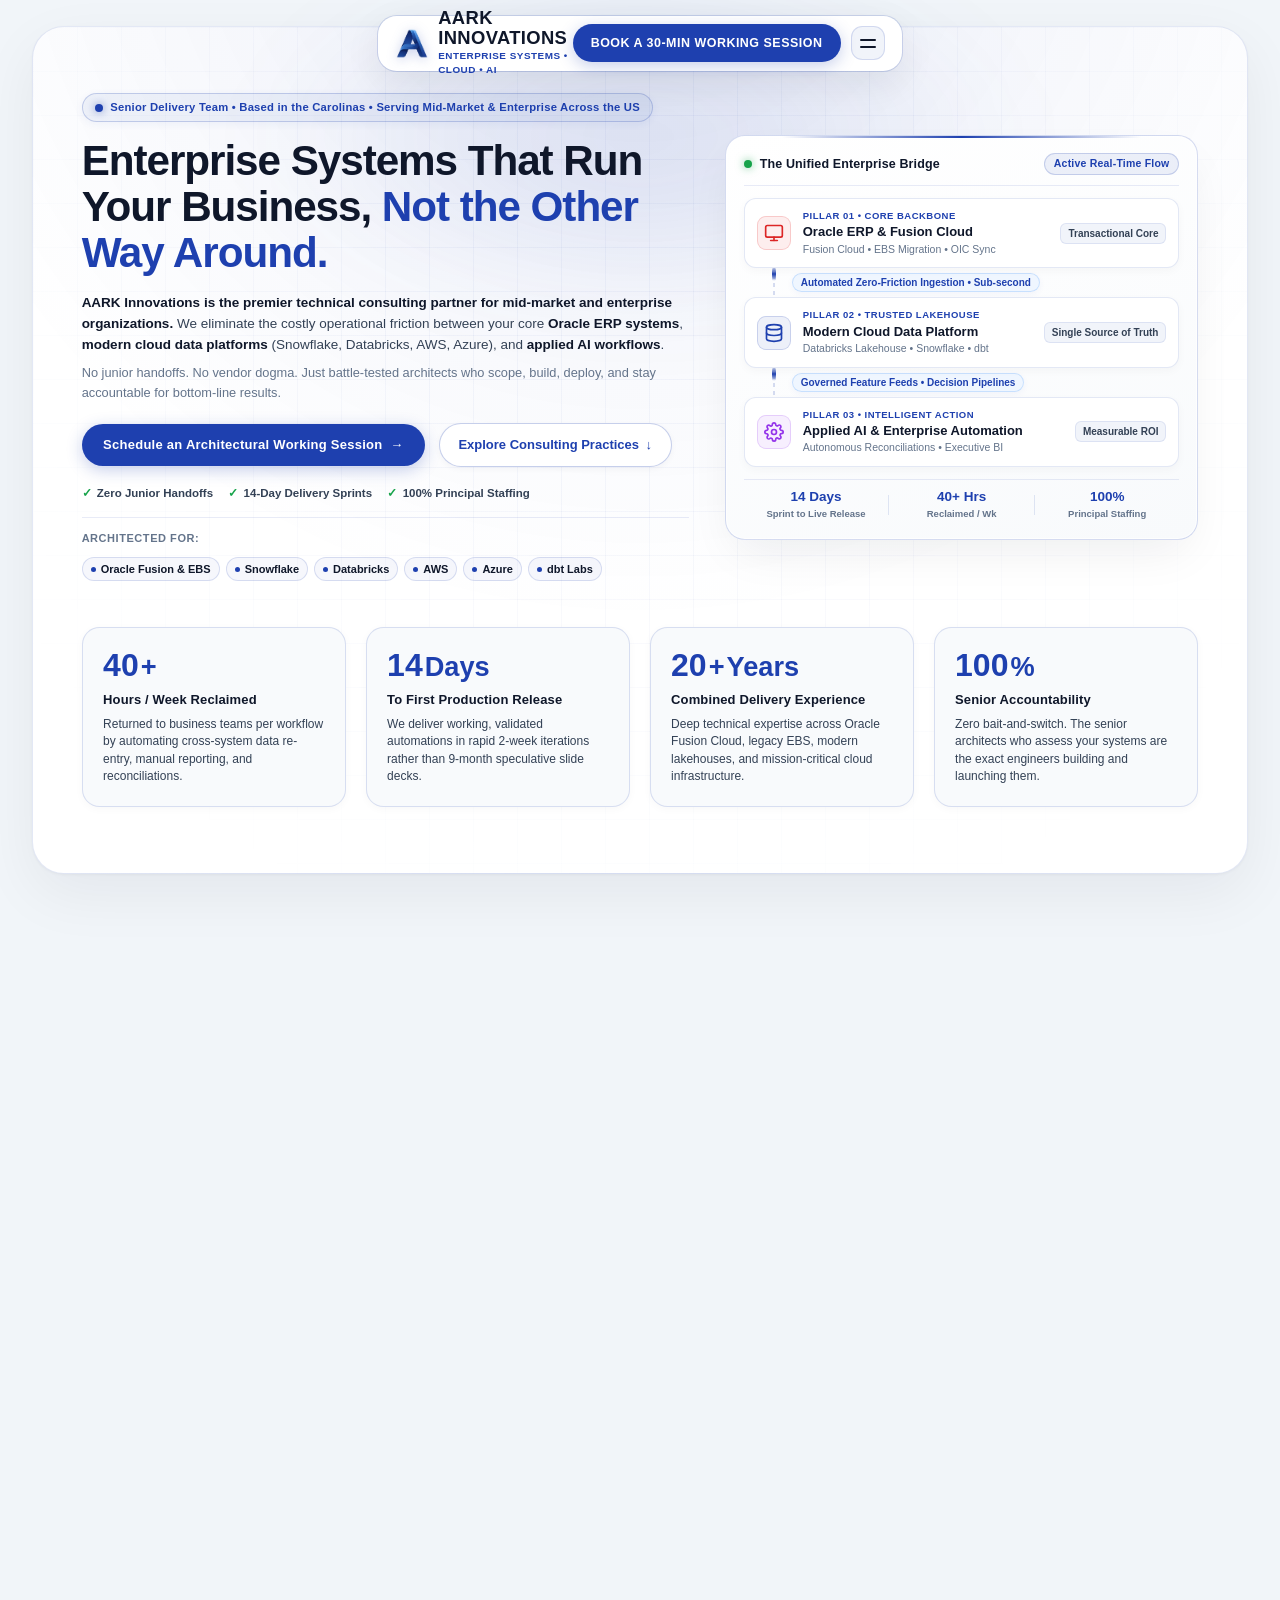
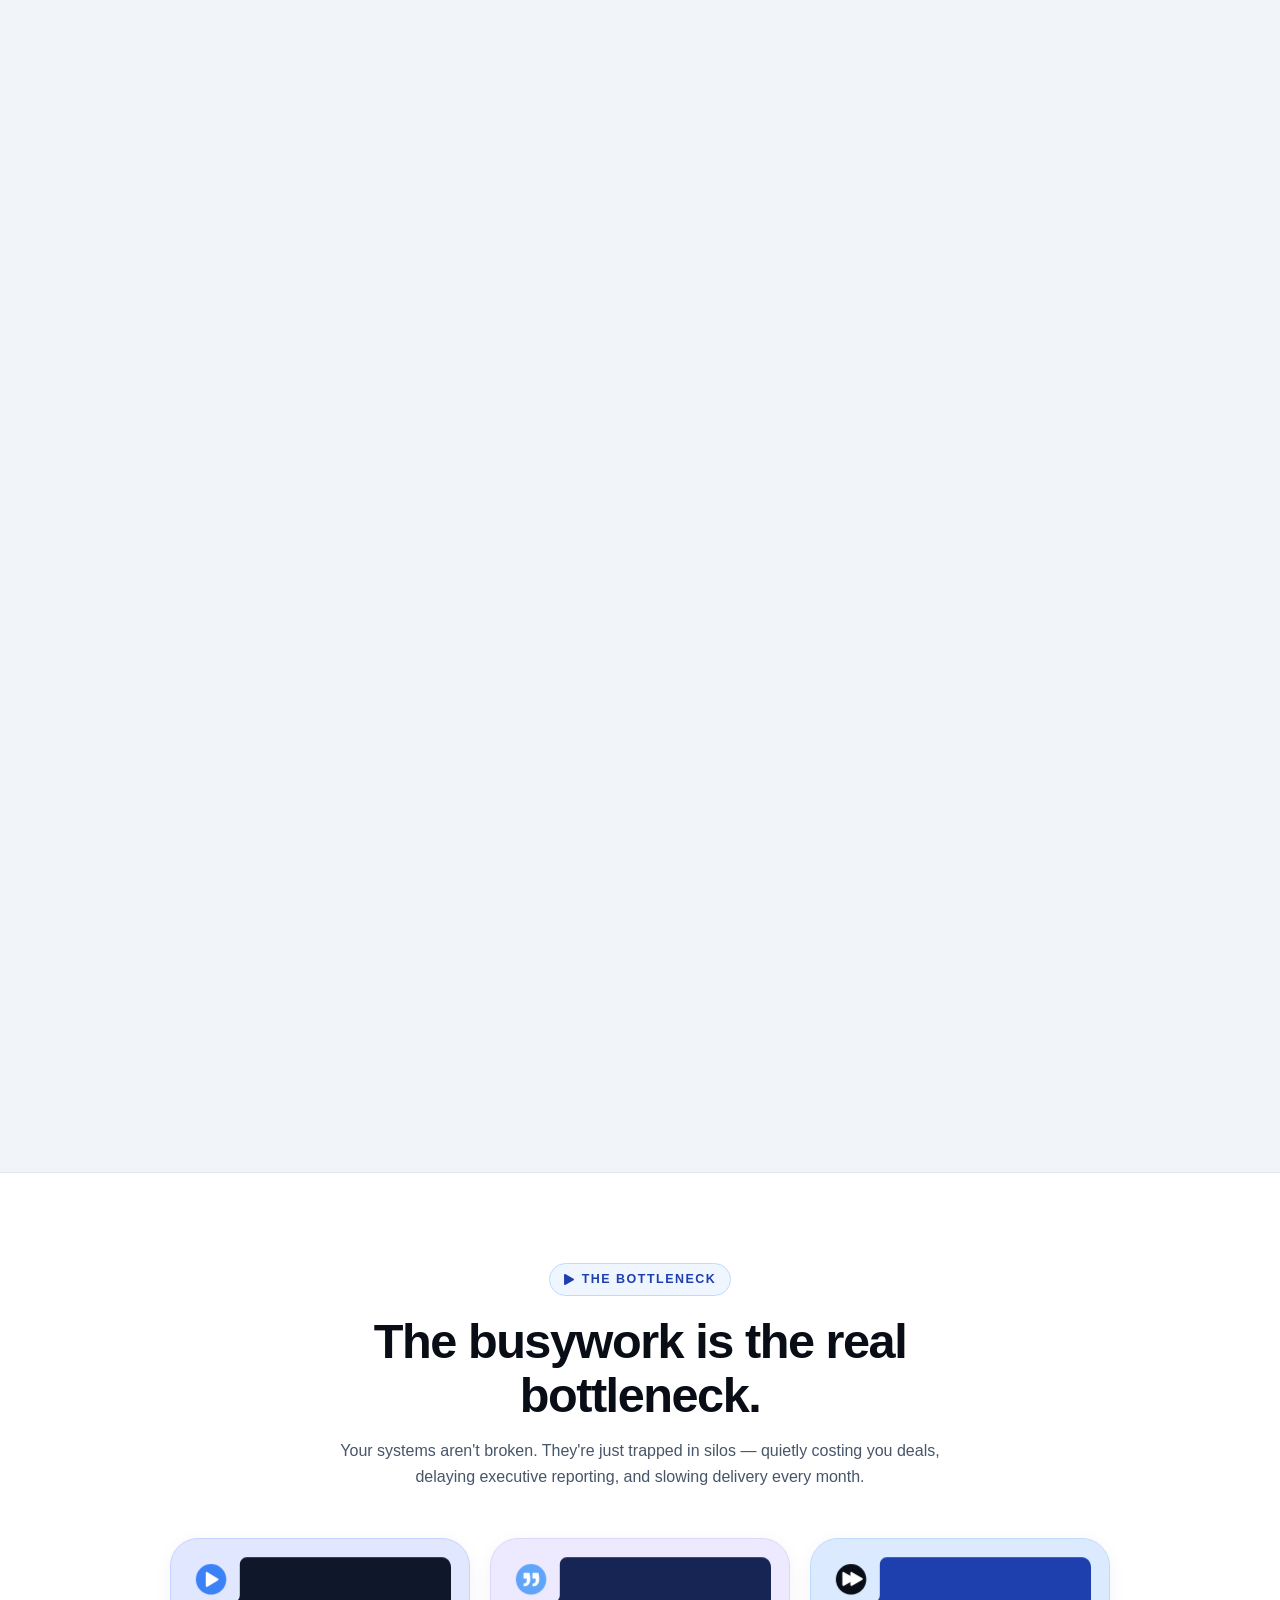
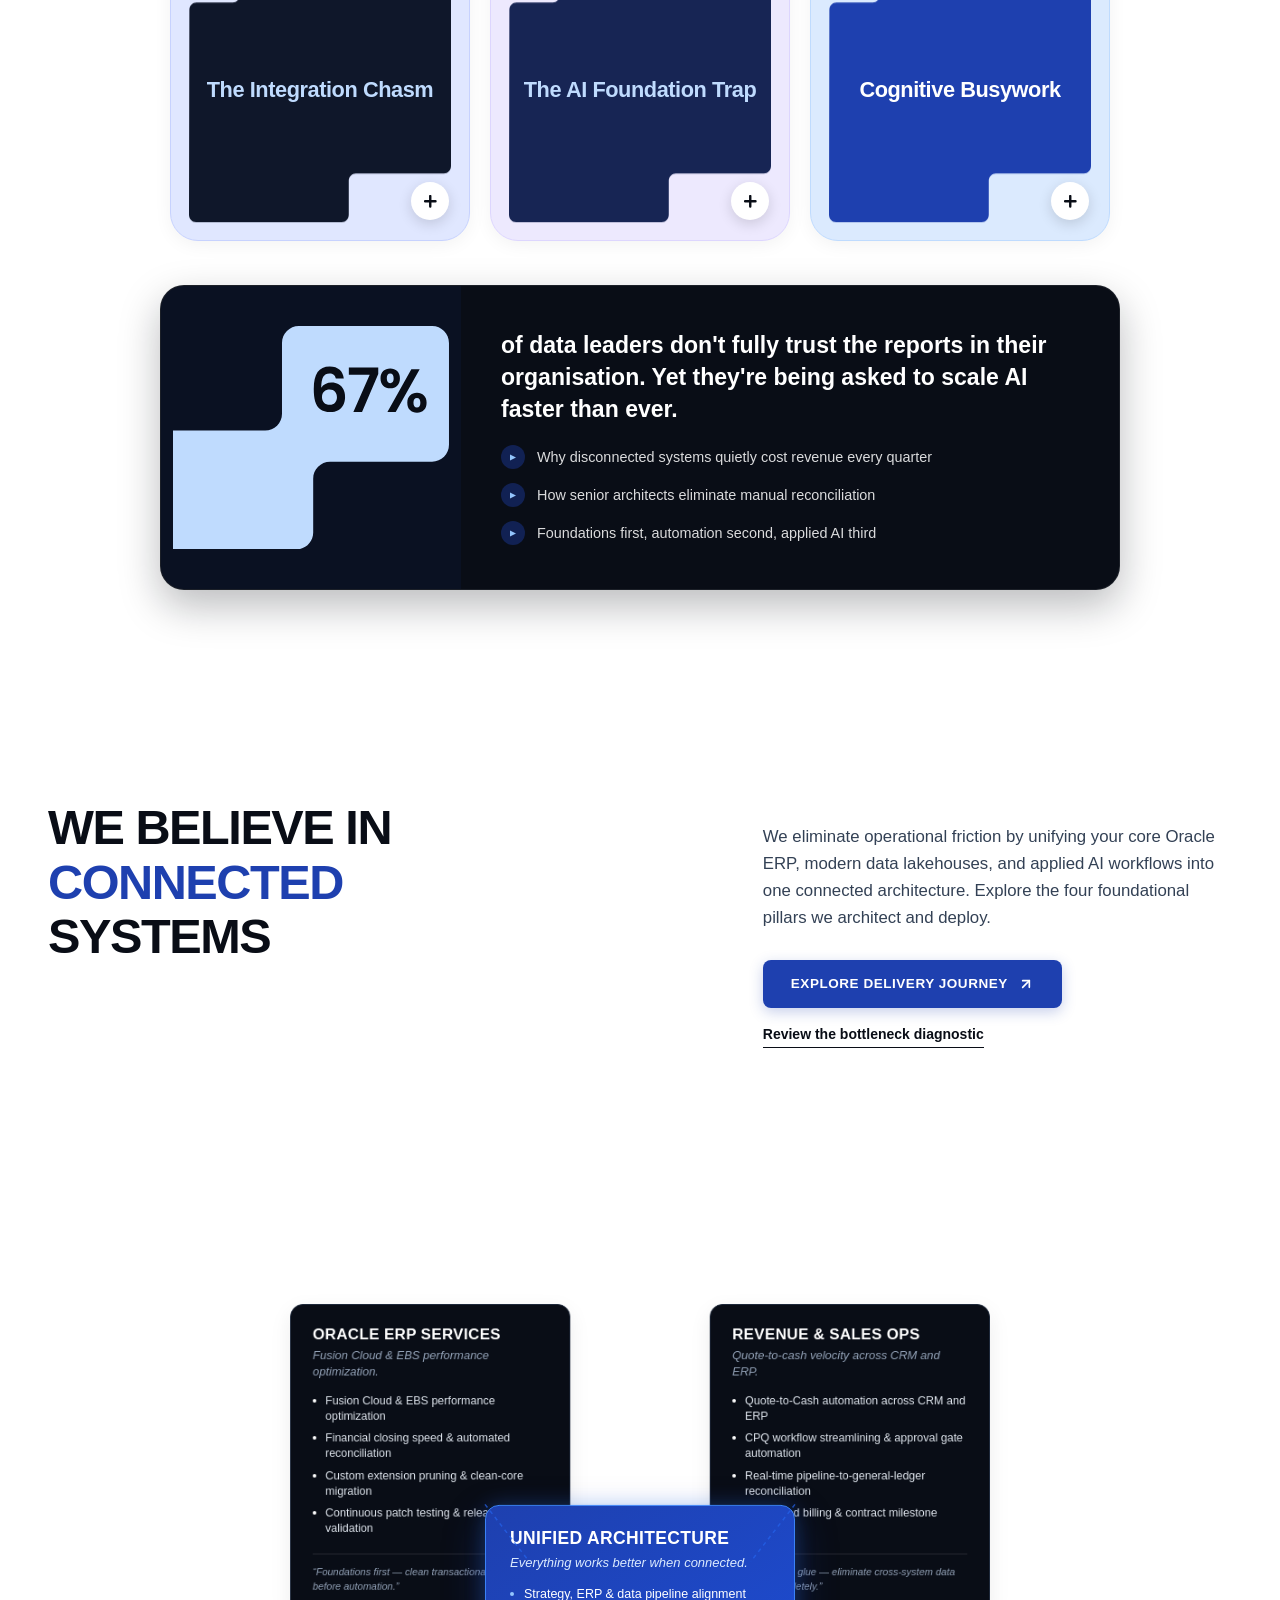
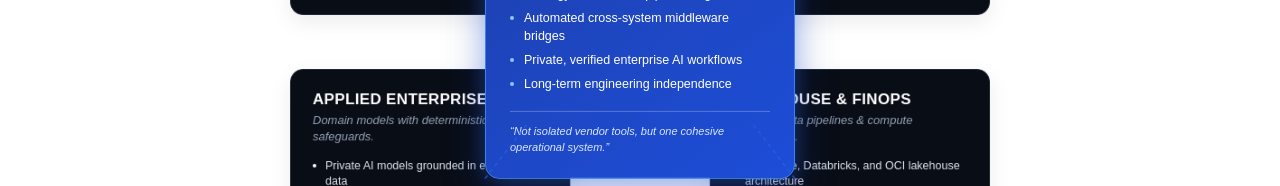
==== commit 55440b5c: "Unify global typography to Endcap Grotesk/Hanken Grotesk, standardize all section h2 headings, and a" ====
--- a/index.html
+++ b/index.html
@@ -167,7 +167,7 @@
               <!-- Pre-Headline Eyebrow Pill -->
               <div class="hero-eyebrow-pill">
                 <span class="eyebrow-pulse" aria-hidden="true"></span>
-                <span>Senior Technical Advisory &bull; Carolinas &amp; Enterprise Coast-to-Coast</span>
+                <span>Senior Delivery Team &bull; Based in the Carolinas &bull; Serving Mid-Market &amp; Enterprise Across the US</span>
               </div>
 
               <!-- Main Headline (H1) -->
@@ -178,10 +178,11 @@
 
               <!-- Supporting Sub-Headline -->
               <p class="hero-subheadline">
+                <strong>AARK Innovations is the premier technical consulting partner for mid-market and enterprise organizations.</strong>
                 We eliminate the costly operational friction between your core <strong>Oracle ERP systems</strong>, 
                 <strong>modern cloud data platforms</strong> (Snowflake, Databricks, AWS, Azure), and <strong>applied AI workflows</strong>.
                 <span class="hero-subheadline-note">
-                  Battle-tested principal architects who scope, build, deploy, and stay accountable for bottom-line results.
+                  No junior handoffs. No vendor dogma. Just battle-tested architects who scope, build, deploy, and stay accountable for bottom-line results.
                 </span>
               </p>
 
@@ -378,13 +379,10 @@
       
       <!-- Section Header: Eyebrow | Title | Description -->
       <div class="re-section-head">
-        <p class="eyebrow" id="section-eyebrow">CONSULTING PRACTICES</p>
-        <h2 id="paths-title">
-          <span class="title-bold" id="section-title-line1">SYSTEMS THAT</span><br>
-          <em class="title-serif" id="section-title-line2">run business.</em>
-        </h2>
+        <p class="eyebrow" id="section-eyebrow">Three Core Disciplines &bull; One Unified Team</p>
+        <h2 id="paths-title">The Foundation, The Data, and The Intelligence</h2>
         <p id="section-desc">
-          Enterprise ERP, modern data platforms and applied AI &mdash; delivered by the same principal consultants from scoping through go-live and support.
+          We don’t sell AI as a novelty. We fix your transactional core, consolidate your data into a single source of truth, and deploy intelligent automation where it produces measurable ROI.
         </p>
       </div>
 
@@ -514,9 +512,9 @@
 
       <!-- 3-Column Section Header (Eyebrow | Massive Title | Intro Lead) -->
       <div class="re-section-head">
-        <p class="eyebrow" id="section-eyebrow">CONSULTING PILLARS</p>
-        <h2 id="services-heading">PRACTICES.</h2>
-        <p id="section-lead">Enterprise systems, modern cloud data platforms, and applied AI automation built by senior practitioners.</p>
+        <p class="eyebrow" id="section-eyebrow">Platform Mastery &bull; Not a Reseller Wall</p>
+        <h2 id="services-heading">Built on the Technologies Powering Today's Enterprise</h2>
+        <p id="section-lead">We don't take kickbacks to force specific vendors. We build on the industry-leading platforms already trusted by your infrastructure team.</p>
       </div>
 
       <!-- List of Service Items with Micro-Animations & Yellow Highlight Hover -->
@@ -889,9 +887,9 @@
         </div>
 
         <div class="stat-banner__content">
-          <h2 class="stat-banner__heading">
+          <h3 class="stat-banner__heading">
             of data leaders don't fully trust the reports in their organisation. Yet they're being asked to scale AI faster than ever.
-          </h2>
+          </h3>
           <ul class="stat-banner__list">
             <li class="stat-banner__item">
               <span class="stat-banner__item-icon" aria-hidden="true">
--- a/styles.css
+++ b/styles.css
@@ -113,21 +113,30 @@
   --color-accent: #1e40af;
   --color-accent-light: #60a5fa;
 
-  /* Typography */
+  /* Typography: Global Unified Font Stack */
   --font-family: 'Endcap Grotesk', 'Hanken Grotesk', Hanken, Arial, sans-serif;
   --font-headings: 'Endcap Grotesk', 'Hanken Grotesk', Hanken, Arial, sans-serif;
   --font-body: 'Endcap Grotesk', 'Hanken Grotesk', Hanken, Arial, sans-serif;
+  --font-display: 'Endcap Grotesk', 'Hanken Grotesk', Hanken, Arial, sans-serif;
+  --font-serif: 'Endcap Grotesk', 'Hanken Grotesk', Hanken, Arial, sans-serif;
+  --font-main: 'Endcap Grotesk', 'Hanken Grotesk', Hanken, Arial, sans-serif;
+  --font-mono: 'Endcap Grotesk', 'Hanken Grotesk', Hanken, Arial, sans-serif;
 
   /* Animation Easing */
   --ease-cubic: cubic-bezier(0.625, 0.05, 0, 1);
   --ease-hover: cubic-bezier(0.675, 0.15, 0.1, 1);
 }
 
-/* --- Global Reset & Base Styles --- */
+/* --- Global Reset & Base Typography Styles --- */
 *, *::before, *::after {
   box-sizing: border-box;
   margin: 0;
   padding: 0;
+  font-family: 'Endcap Grotesk', 'Hanken Grotesk', Hanken, Arial, sans-serif;
+}
+
+html, body, button, input, select, textarea, h1, h2, h3, h4, h5, h6, p, span, a, li {
+  font-family: 'Endcap Grotesk', 'Hanken Grotesk', Hanken, Arial, sans-serif;
 }
 
 html, body {
@@ -140,6 +149,25 @@
   padding: 0;
   min-height: 100vh;
   line-height: 1.5;
+}
+
+/* =========================================================================
+   GLOBAL STANDARDIZED H2 SECTION HEADINGS
+   Unified across all sections: Section 4, 5, 6, 7, 10
+   ========================================================================= */
+h2,
+.re-section-head h2,
+#paths-title,
+#services-heading,
+.event-highlights__title,
+.display-title,
+.journey .journey-title,
+.journey-title {
+  font-family: 'Endcap Grotesk', 'Hanken Grotesk', Hanken, Arial, sans-serif !important;
+  font-size: clamp(2rem, 3.8vw, 3.2rem) !important;
+  font-weight: 800 !important;
+  line-height: 1.12 !important;
+  letter-spacing: -0.03em !important;
 }
 
 a {
@@ -1457,7 +1485,7 @@
 }
 
 .re-section-head h2 em {
-  font-family: var(--font-serif);
+  font-family: var(--font-headings);
   font-weight: 400;
   font-style: italic;
   letter-spacing: -0.04em;
@@ -3031,7 +3059,7 @@
 
 /* Section 5 Typography inside SVGs */
 .mo-i-txt {
-  font-family: var(--font-mono, monospace);
+  font-family: var(--font-headings);
   font-size: 8px;
   font-weight: 700;
   fill: var(--ink, #181a17);
@@ -3069,7 +3097,7 @@
   display: inline-flex;
   align-items: center;
   gap: 8px;
-  font-family: var(--font-mono, monospace);
+  font-family: var(--font-headings);
   font-size: 0.78rem;
   font-weight: 700;
   letter-spacing: 0.12em;
@@ -3092,7 +3120,7 @@
 }
 
 .event-highlights__title {
-  font-family: var(--font-display, 'ClashGrotesk', sans-serif);
+  font-family: var(--font-headings);
   font-size: clamp(2rem, 3.8vw, 2.75rem);
   font-weight: 700;
   letter-spacing: -0.03em;
@@ -3102,7 +3130,7 @@
 }
 
 .event-highlights__subtitle {
-  font-family: var(--font-body, sans-serif);
+  font-family: var(--font-body);
   font-size: clamp(0.95rem, 1.25vw, 1.05rem);
   color: #475569;
   line-height: 1.6;
@@ -3248,7 +3276,7 @@
 }
 
 .fwrd-zoom-card__title {
-  font-family: var(--font-display, 'ClashGrotesk', sans-serif);
+  font-family: var(--font-headings);
   font-size: clamp(1.35rem, 1.7vw, 1.6rem);
   font-weight: 700;
   letter-spacing: -0.02em;
@@ -3290,7 +3318,7 @@
 }
 
 .fwrd-zoom-card__desc {
-  font-family: var(--font-body, sans-serif);
+  font-family: var(--font-body);
   font-size: clamp(0.84rem, 1vw, 0.9rem);
   line-height: 1.55;
   font-weight: 500;
@@ -3406,7 +3434,7 @@
 }
 
 .stat-banner__heading {
-  font-family: var(--font-display, 'ClashGrotesk', sans-serif);
+  font-family: var(--font-headings);
   font-size: clamp(1.3rem, 1.8vw, 1.65rem);
   font-weight: 600;
   color: #ffffff;
@@ -3511,7 +3539,7 @@
   align-items: center;
   gap: 64px;
   padding: 120px 0;
-  font-family: var(--font-body, 'Hanken Grotesk', sans-serif);
+  font-family: var(--font-body);
   color: #090d16;
   overflow: hidden;
   position: relative;
@@ -3553,7 +3581,7 @@
   background: #eff6ff;
   border: 1px solid #bfdbfe;
   border-radius: 999px;
-  font-family: var(--font-body, sans-serif);
+  font-family: var(--font-body);
   font-size: 0.75rem;
   font-weight: 700;
   letter-spacing: 0.08em;
@@ -3564,7 +3592,7 @@
 .journey .journey-title {
   margin: 0;
   color: #090d16;
-  font-family: var(--font-display, 'ClashGrotesk', sans-serif);
+  font-family: var(--font-headings);
   font-size: clamp(2rem, 3.2vw, 3.2rem);
   font-weight: 700;
   line-height: 1.15;
@@ -3814,7 +3842,7 @@
 .journey .journey-card-title {
   margin: 0;
   color: #090d16;
-  font-family: var(--font-display, 'ClashGrotesk', sans-serif);
+  font-family: var(--font-headings);
   font-size: 1.15rem;
   font-weight: 700;
   line-height: 1.35;
@@ -3874,7 +3902,7 @@
   gap: 8px;
   padding: 14px 28px;
   border-radius: 12px;
-  font-family: var(--font-body, sans-serif);
+  font-family: var(--font-body);
   font-size: 0.95rem;
   font-weight: 600;
   letter-spacing: -0.01em;
@@ -3900,7 +3928,7 @@
   gap: 8px;
   padding: 14px 26px;
   border-radius: 12px;
-  font-family: var(--font-body, sans-serif);
+  font-family: var(--font-body);
   font-size: 0.95rem;
   font-weight: 600;
   letter-spacing: -0.01em;
@@ -4054,7 +4082,7 @@
 }
 
 .display-title {
-  font-family: var(--font-display, 'ClashGrotesk', sans-serif);
+  font-family: var(--font-headings);
   font-size: clamp(2.8rem, 5.2vw, 4.8rem);
   font-weight: 800;
   line-height: 0.96;
@@ -4077,7 +4105,7 @@
 }
 
 .hero-lead-text {
-  font-family: var(--font-body, sans-serif);
+  font-family: var(--font-body);
   font-size: clamp(1.05rem, 1.25vw, 1.2rem);
   font-weight: 400;
   line-height: 1.6;
@@ -4100,7 +4128,7 @@
   background-color: #1e40af;
   color: #ffffff;
   text-decoration: none;
-  font-family: var(--font-body, sans-serif);
+  font-family: var(--font-body);
   font-weight: 700;
   font-size: 13.5px;
   letter-spacing: 0.04em;
@@ -4211,7 +4239,7 @@
 }
 
 .card-title {
-  font-family: var(--font-display, 'ClashGrotesk', sans-serif);
+  font-family: var(--font-headings);
   font-size: 17px;
   font-weight: 700;
   letter-spacing: 0.02em;
@@ -4368,7 +4396,7 @@
 }
 
 .system-tagline {
-  font-family: var(--font-display, 'ClashGrotesk', sans-serif);
+  font-family: var(--font-headings);
   font-size: clamp(1.05rem, 1.4vw, 1.35rem);
   font-weight: 800;
   letter-spacing: 0.08em;
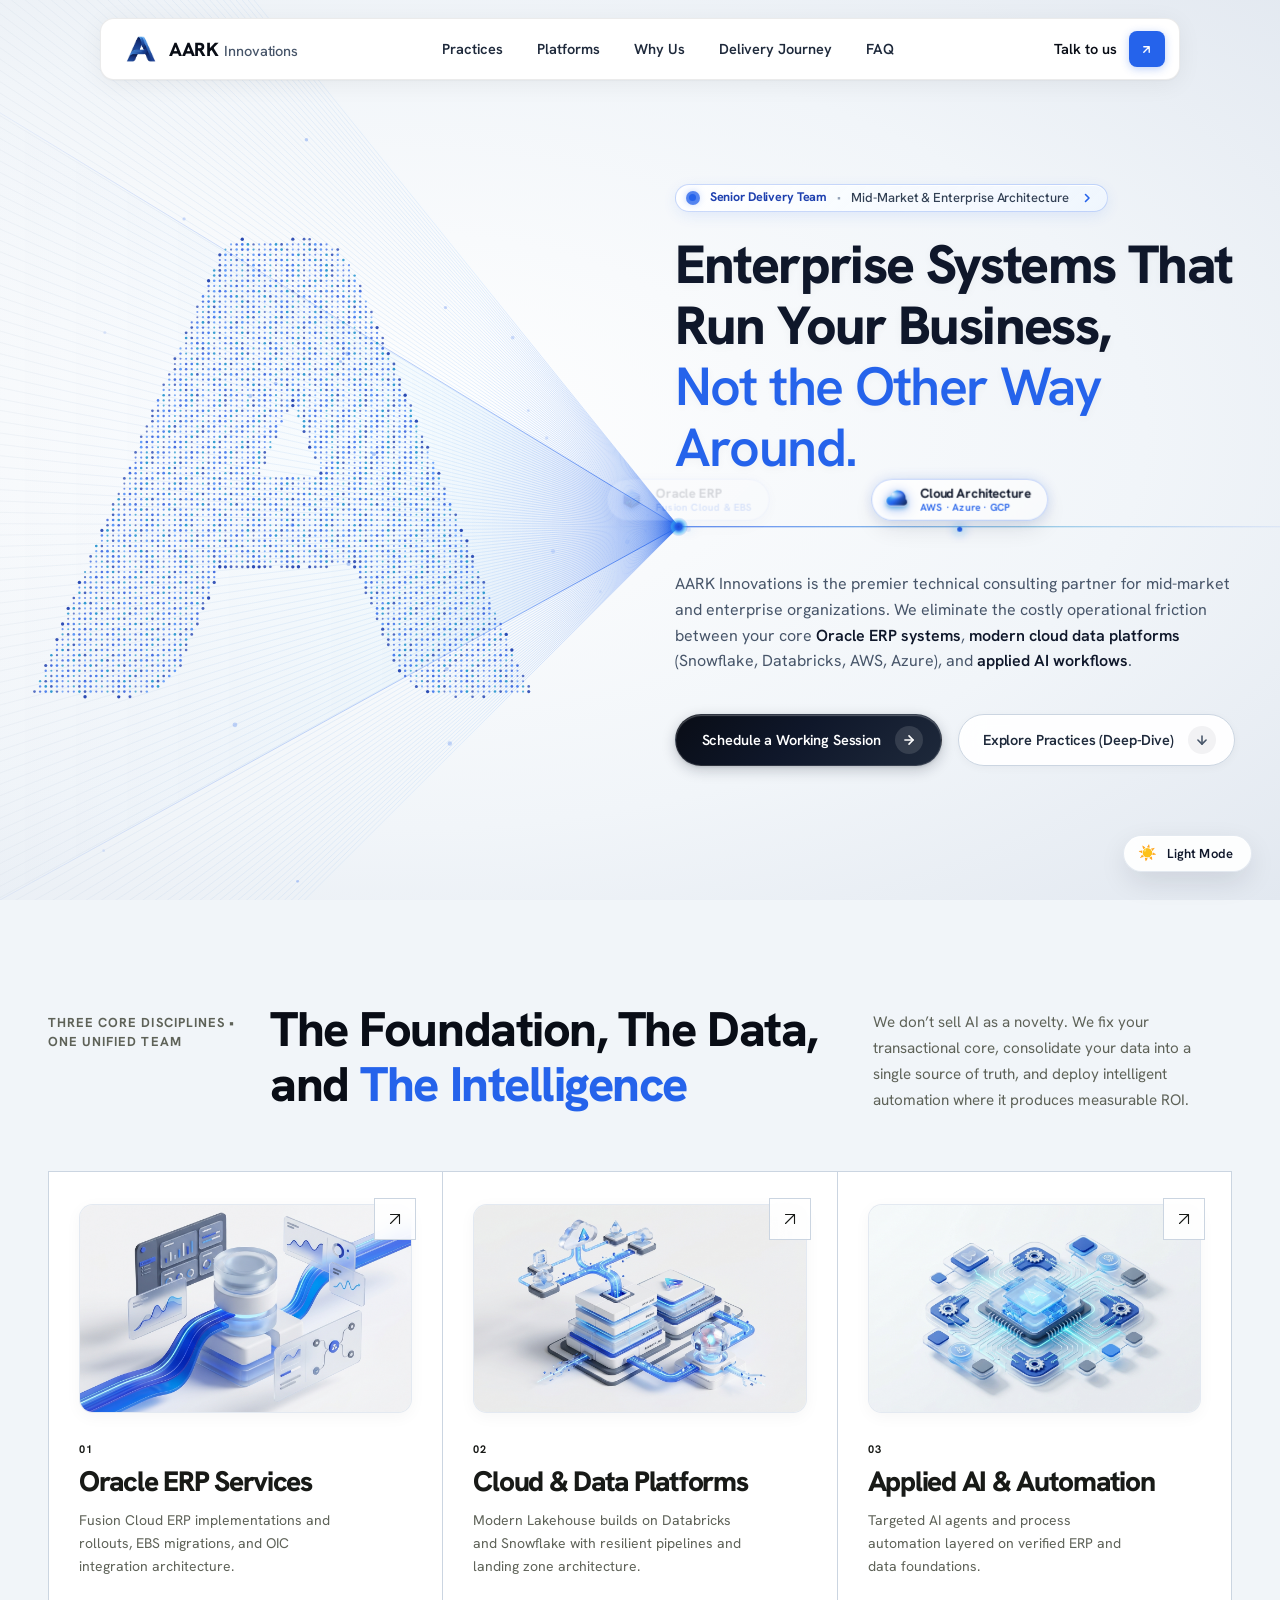
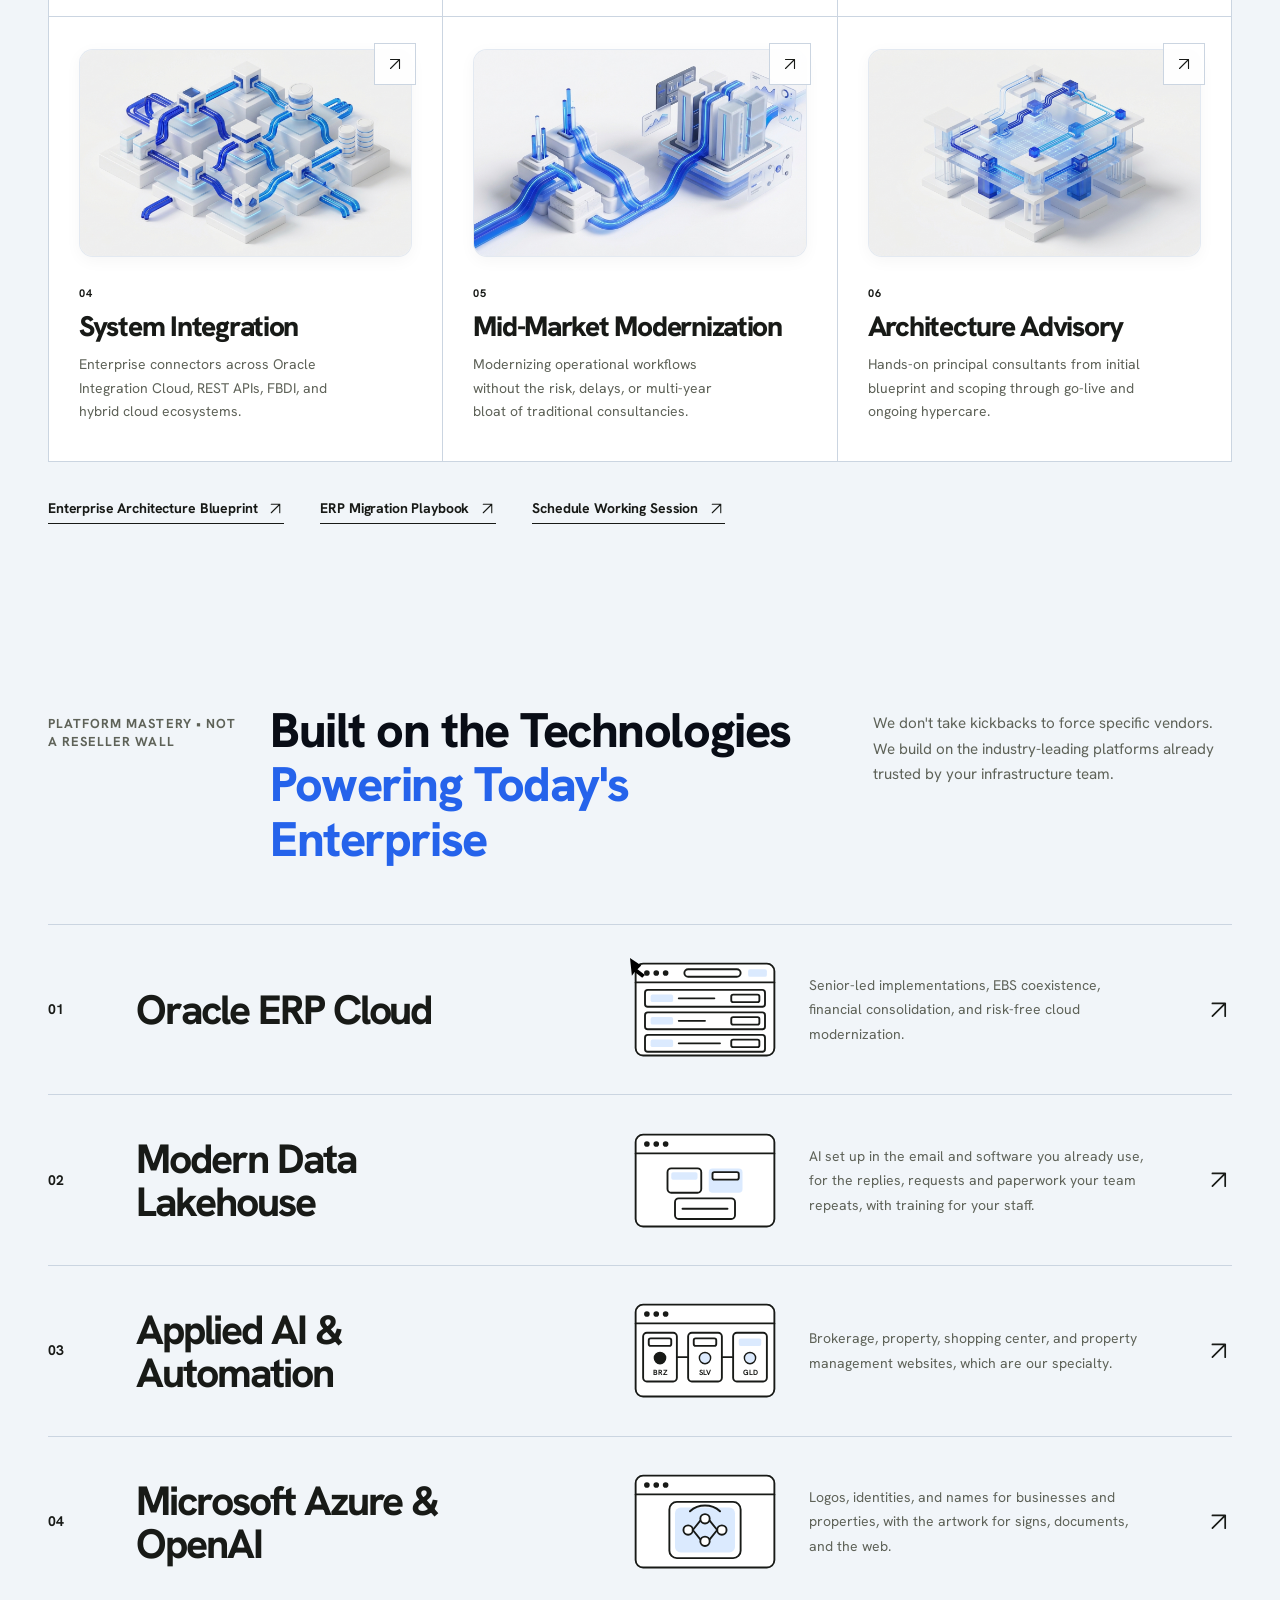
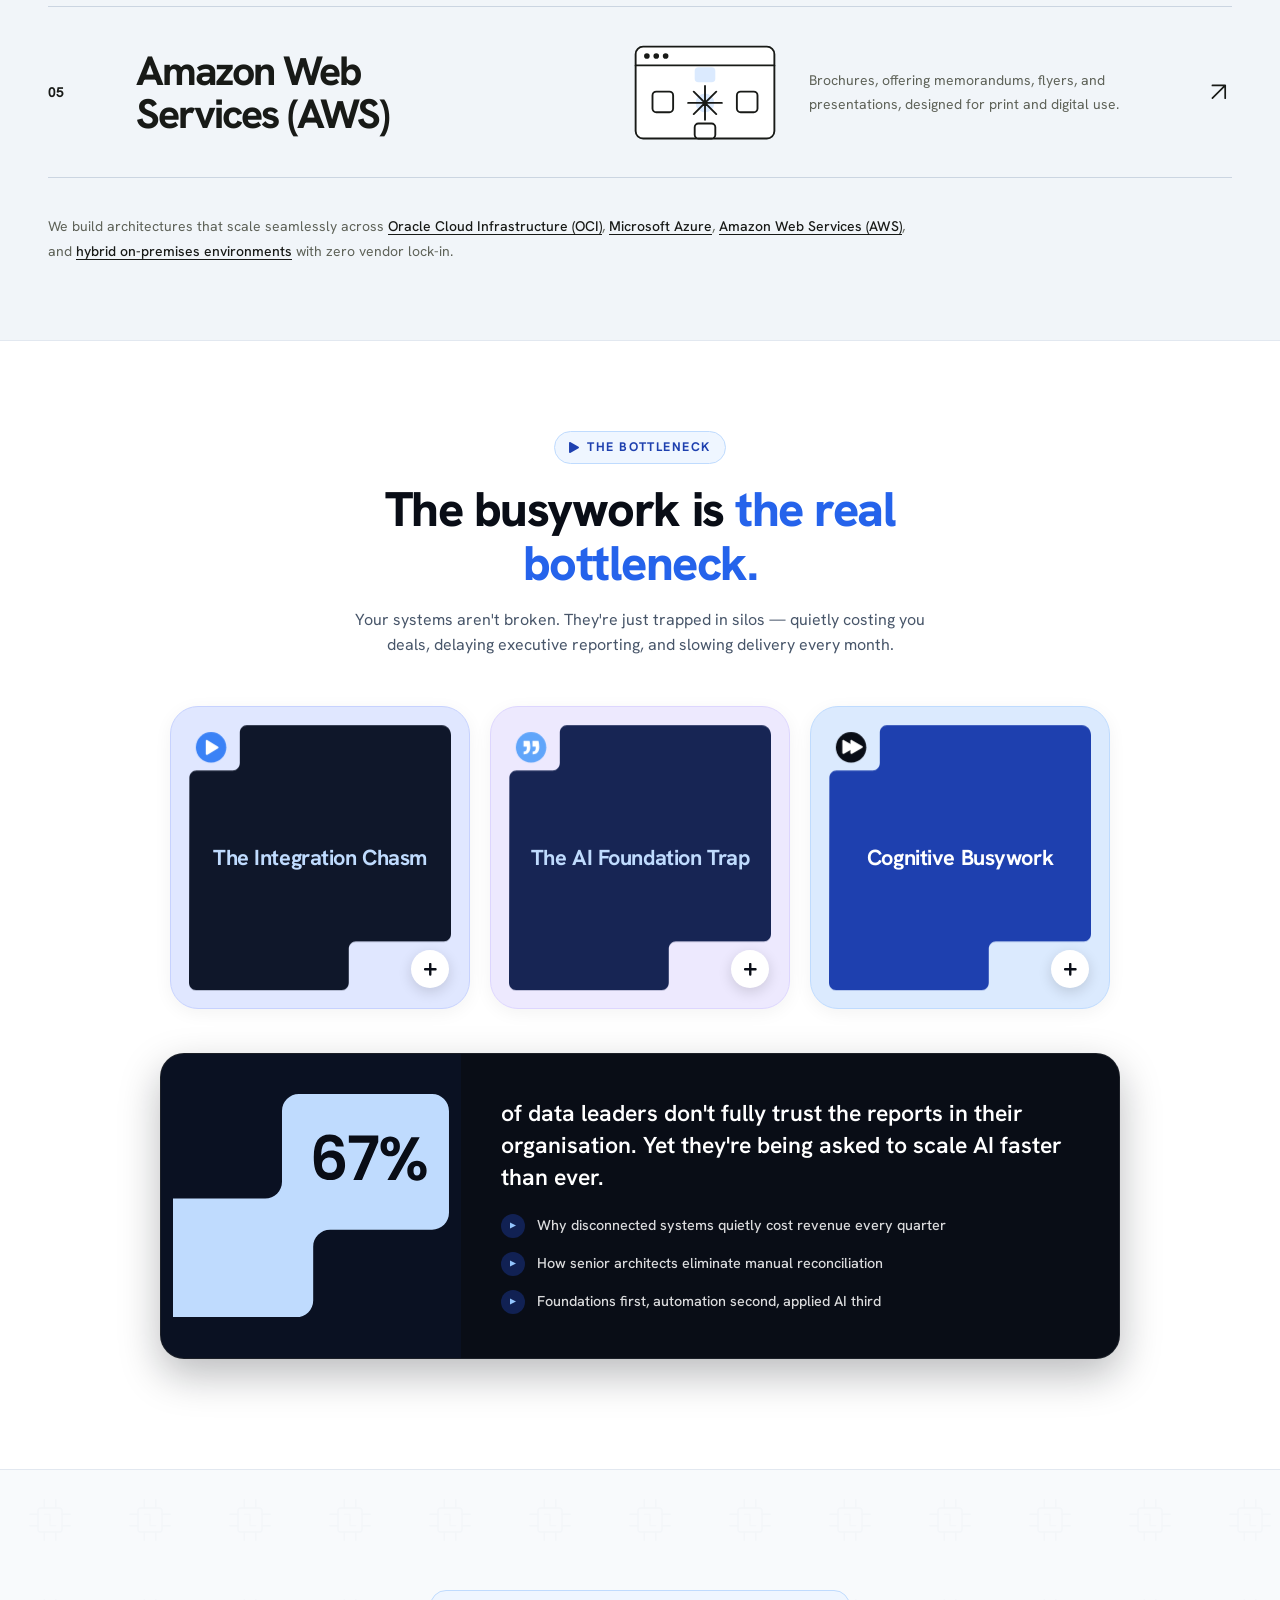
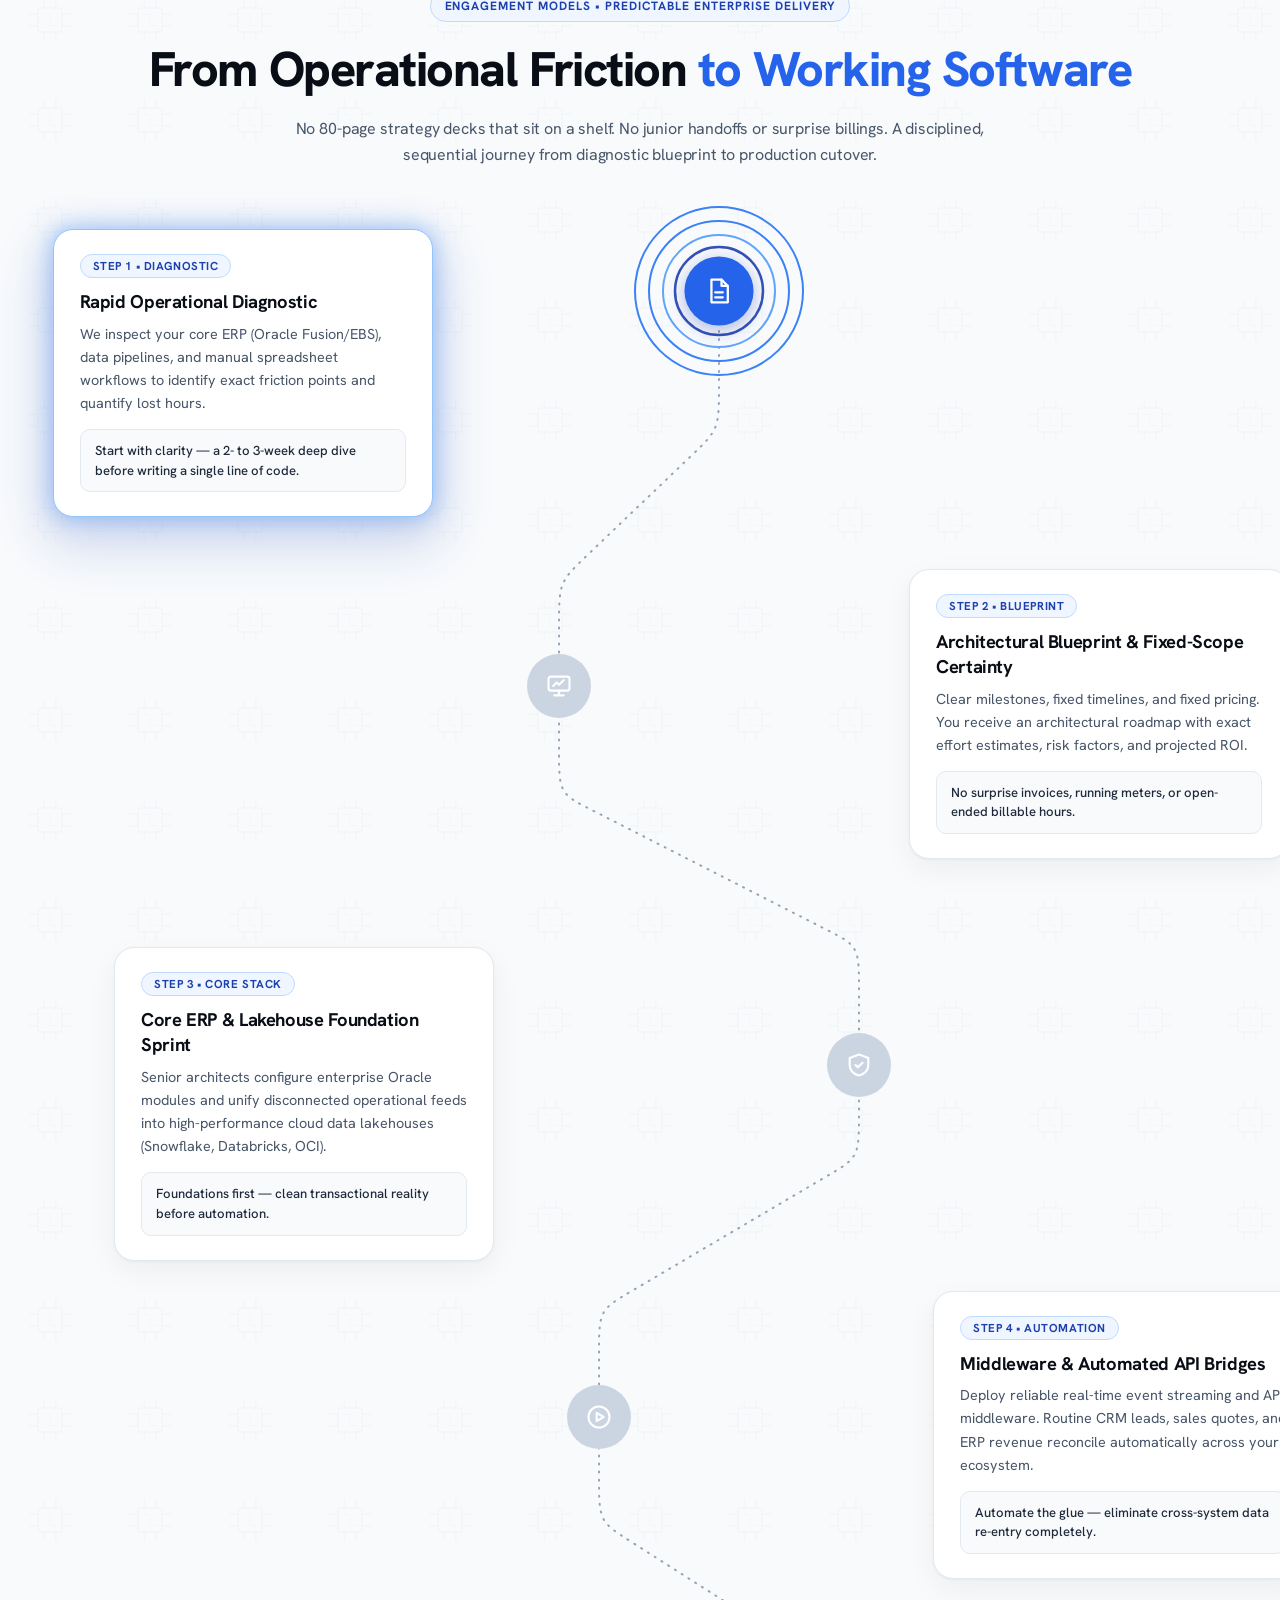
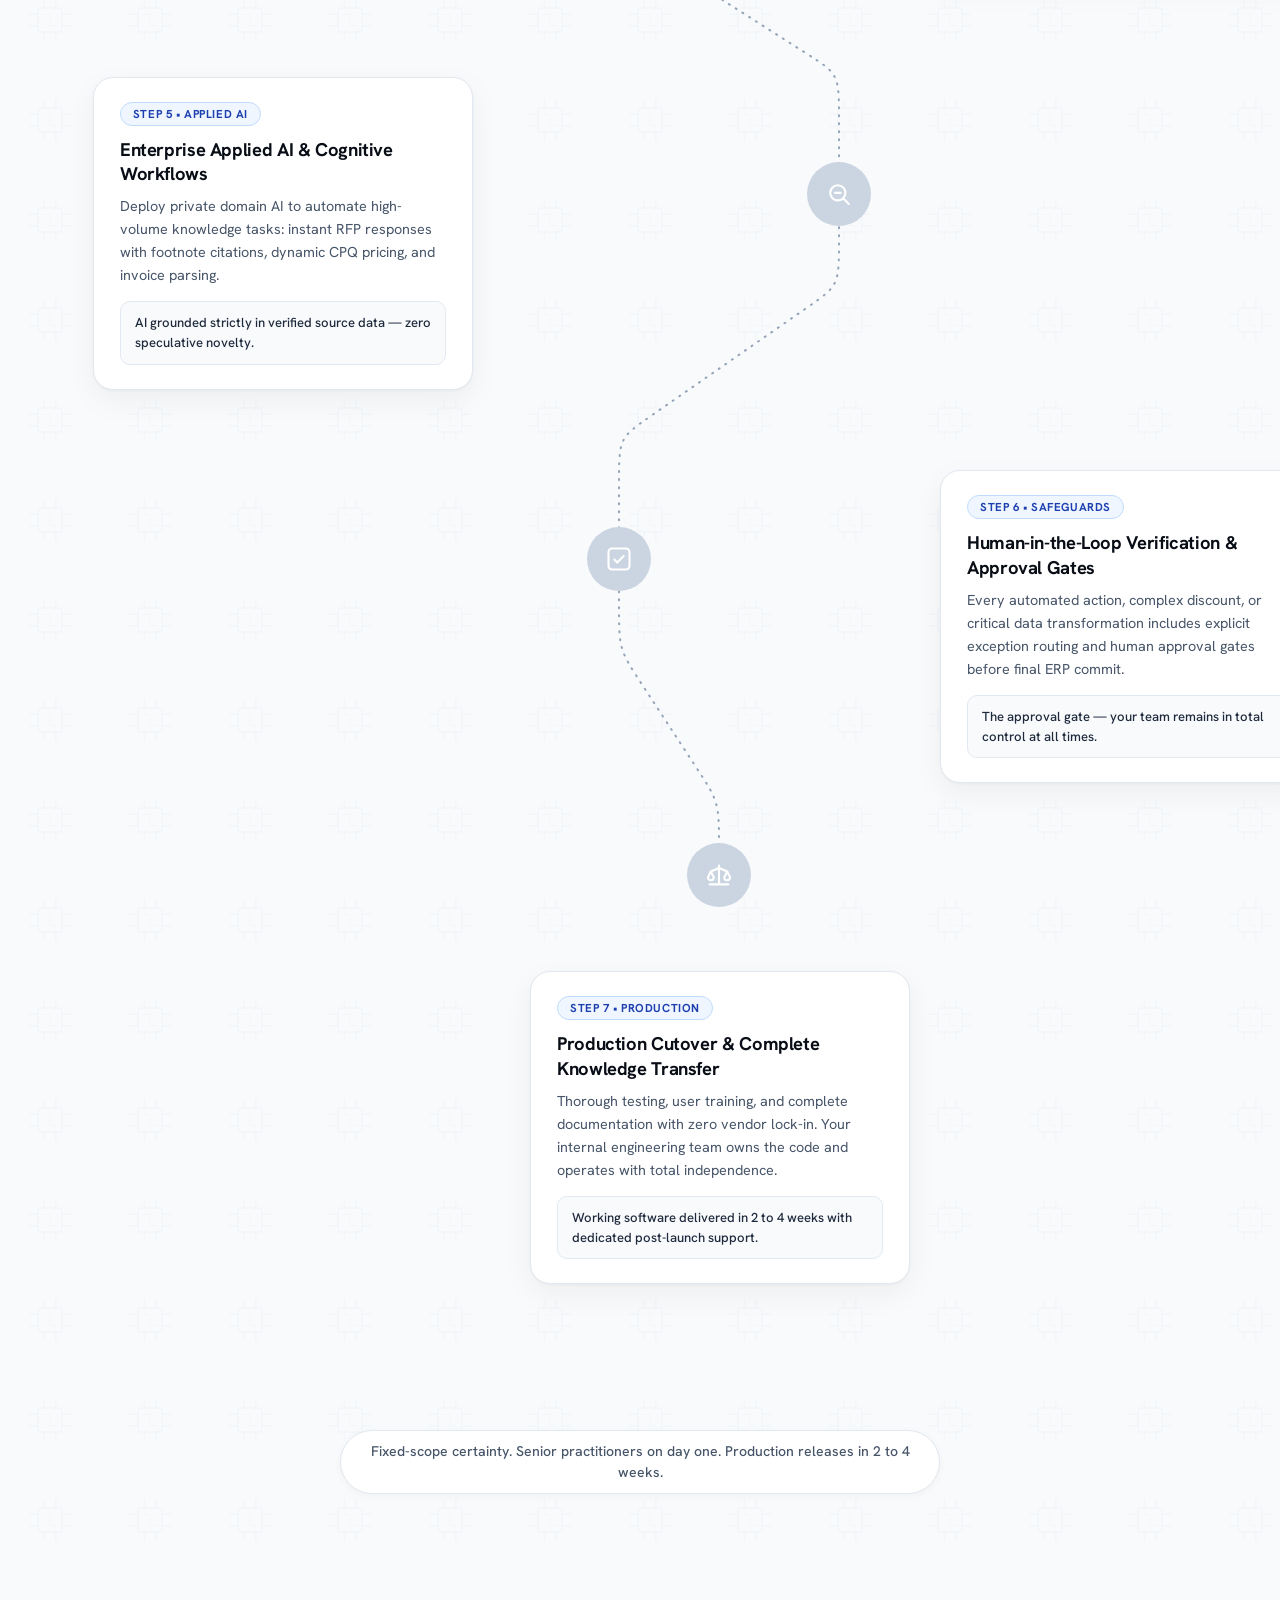
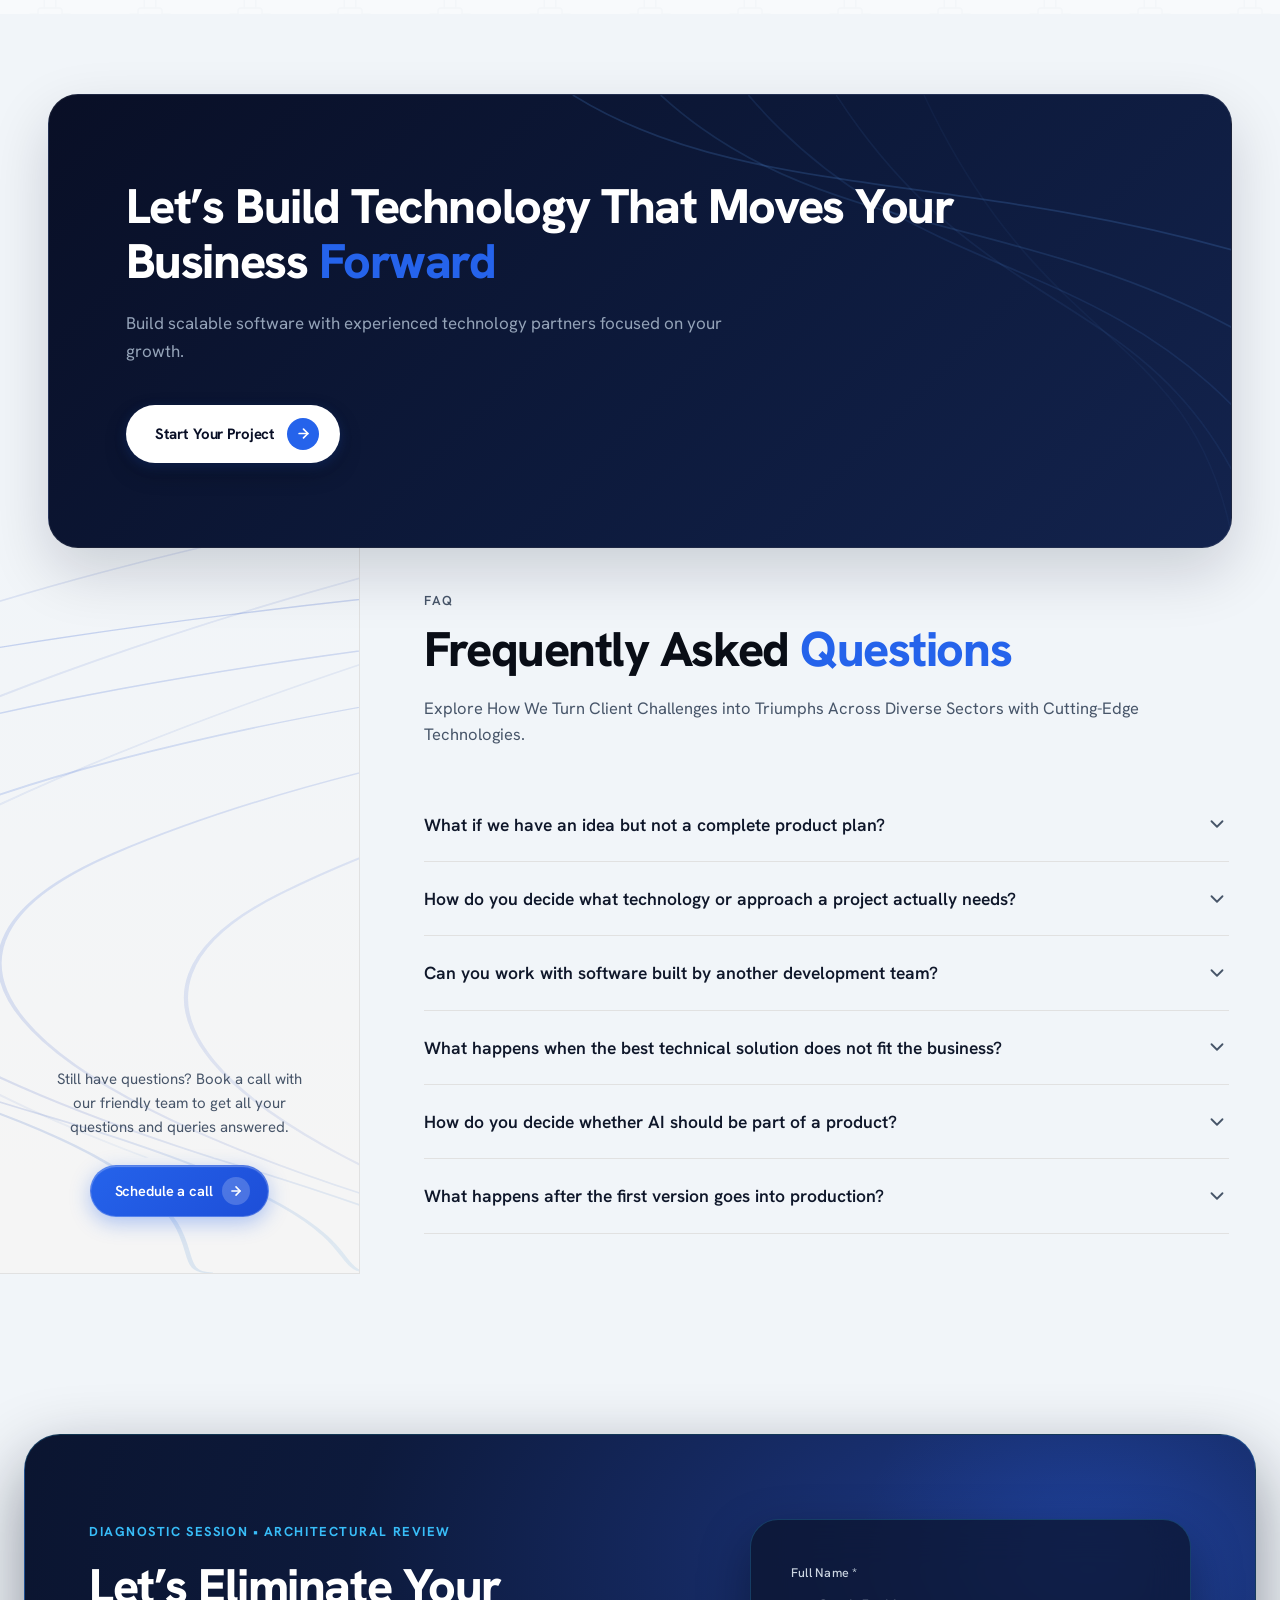
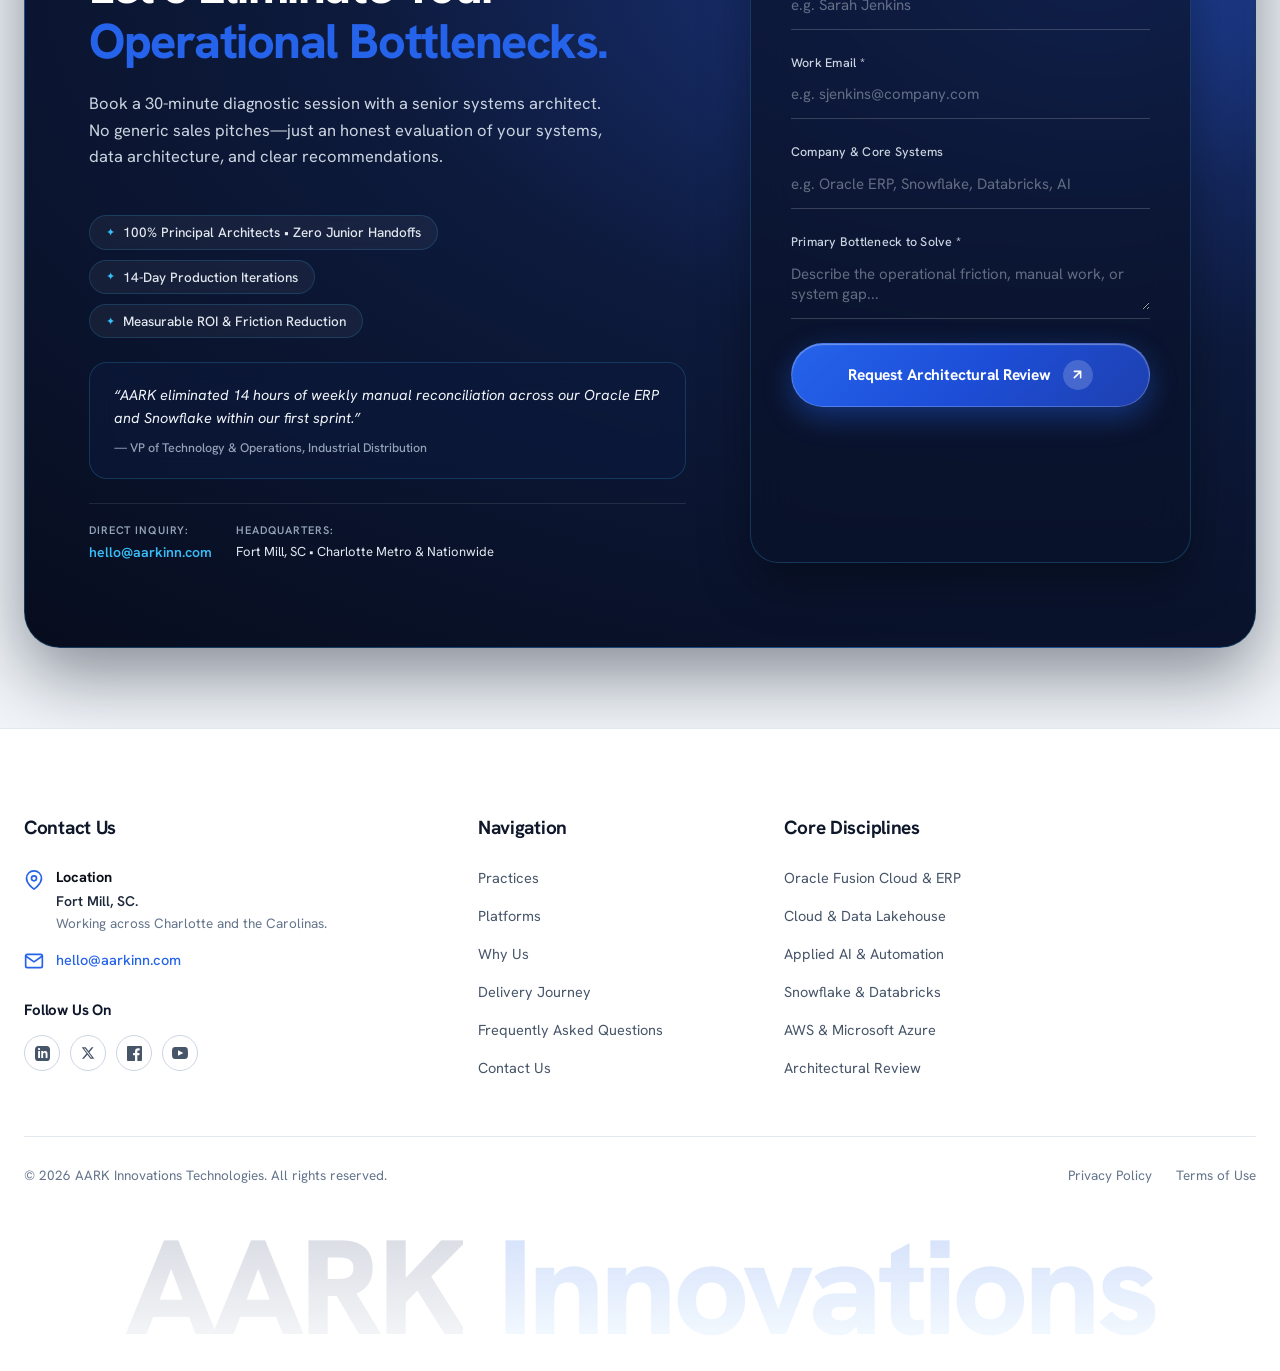
==== commit 2789b279: "Redesign hero eyebrow badge and global button system across site" ====
--- a/index.html
+++ b/index.html
@@ -4,374 +4,144 @@
   <meta charset="UTF-8">
   <meta name="viewport" content="width=device-width, initial-scale=1.0">
   <title>AARK Innovations &mdash; Enterprise Systems That Run Your Business</title>
+  <!-- Google Fonts: Hanken Grotesk -->
+  <link rel="preconnect" href="https://fonts.googleapis.com">
+  <link rel="preconnect" href="https://fonts.gstatic.com" crossorigin>
+  <link href="https://fonts.googleapis.com/css2?family=Hanken+Grotesk:ital,wght@0,300..900;1,300..900&display=swap" rel="stylesheet">
   <link rel="stylesheet" href="styles.css">
 </head>
-<body>
+<body class="light-theme">
 
   <!-- =========================================================================
-       TWO-STEP NOTCH NAVIGATION (LIGHT THEME)
+       HEADER / NAVIGATION BAR (FROM AARKINN 9 HERO)
        ========================================================================= -->
-  <nav class="twostep-nav" id="twostep-nav" data-nav-status="closed" aria-label="Main Navigation">
-    <!-- Backdrop Blur Overlay -->
-    <div class="twostep-bg" id="nav-backdrop" aria-hidden="true"></div>
-
-    <div class="twostep-wrap">
-      <div class="twostep-width">
-        <div class="twostep-bar">
-          <div class="twostep-back">
-            <div class="twostep-backBg"></div>
-          </div>
-
-          <!-- Top Row: Logo | BOOK A 30-MIN SESSION | Hamburger -->
-          <div class="twostep-top">
-            <!-- Brand Logo -->
-            <a href="#top" class="twostep-logo" aria-label="AARK Innovations home">
-              <span class="twostep-logoWord">
-                <img src="assets/Aarkin logo.png" alt="AARK Innovations Logo" class="twostep-logoImg">
-                <span class="twostep-logoTextGroup">
-                  <span class="twostep-logoWordText">AARK INNOVATIONS</span>
-                  <span class="twostep-logoTagline">Enterprise Systems &bull; Cloud &bull; AI</span>
-                </span>
-              </span>
-            </a>
-
-            <!-- Right Controls -->
-            <div class="twostep-actions">
-              <a href="#contact" class="twostep-barCta">
-                Book a 30-Min Working Session
-              </a>
-
-              <!-- Hamburger / Close Toggle Button -->
-              <button class="twostep-toggle" id="nav-toggle-btn" aria-label="Toggle navigation menu" aria-expanded="false">
-                <span class="twostep-toggleBar"></span>
-                <span class="twostep-toggleBar"></span>
-              </button>
-            </div>
-          </div><!-- /twostep-top -->
-
-          <div class="twostep-topLine" aria-hidden="true"></div>
-
-          <!-- Expanded Dropdown Menu -->
-          <div class="twostep-bottom" id="nav-dropdown">
-            <div class="twostep-bottomOverflow">
-              <div class="twostep-bottomInner">
-                <div class="twostep-bottomRow">
-                  
-                  <!-- Left: Links Column -->
-                  <div class="twostep-bottomCol">
-                    <div class="twostep-info">
-                      <ul class="twostep-ul">
-                        <li class="twostep-li">
-                          <a href="#practices" class="twostep-link">
-                            <span>Practices &amp; Services</span>
-                            <span class="nav-pill-badge">Core</span>
-                          </a>
-                        </li>
-                        <li class="twostep-li">
-                          <a href="#platforms" class="twostep-link">
-                            <span>Platforms We Master</span>
-                            <span class="nav-arr">&rsaquo;</span>
-                          </a>
-                        </li>
-                        <li class="twostep-li">
-                          <a href="#problem" class="twostep-link">
-                            <span>The Bottleneck (Why Us)</span>
-                            <span class="nav-arr">&rsaquo;</span>
-                          </a>
-                        </li>
-                        <li class="twostep-li">
-                          <a href="#services" class="twostep-link">
-                            <span>Detailed Solutions</span>
-                            <span class="nav-arr">&rsaquo;</span>
-                          </a>
-                        </li>
-                        <li class="twostep-li">
-                          <a href="#work" class="twostep-link">
-                            <span>Case Studies</span>
-                            <span class="nav-arr">&rsaquo;</span>
-                          </a>
-                        </li>
-                        <li class="twostep-li">
-                          <a href="#models" class="twostep-link">
-                            <span>Engagement Models</span>
-                            <span class="nav-arr">&rsaquo;</span>
-                          </a>
-                        </li>
-                        <li class="twostep-li">
-                          <a href="#faq" class="twostep-link">
-                            <span>FAQ</span>
-                            <span class="nav-arr">&rsaquo;</span>
-                          </a>
-                        </li>
-                      </ul>
-
-                      <div class="twostep-small">
-                        <span class="social-link">hello@aarkinn.com</span>
-                        <a href="https://linkedin.com" target="_blank" rel="noopener" class="social-link">LinkedIn</a>
-                        <span class="social-link">Fort Mill, SC &bull; Charlotte Metro</span>
-                      </div>
-                    </div>
-                  </div>
-
-                  <!-- Right: Pillar Spotlight Card -->
-                  <div class="twostep-bottomCol">
-                    <aside class="menu-product-card">
-                      <div>
-                        <span class="product-eyebrow">Pillar 01 &mdash; Mission-Critical Core</span>
-                        <h3 class="product-name">Oracle ERP &amp; Cloud</h3>
-                        <p class="product-tagline">
-                          Modernize, streamline, and integrate the transactional backbone of your company without operational disruption. Fusion Cloud rollouts, EBS migration, and OIC real-time integrations.
-                        </p>
-                      </div>
-
-                      <a href="#practices" class="product-learn-btn">
-                        <span>Explore All 3 Pillars</span>
-                        <span class="arr">&rarr;</span>
-                      </a>
-                    </aside>
-                  </div>
-
-                </div><!-- /twostep-bottomRow -->
-              </div>
-            </div>
-          </div><!-- /twostep-bottom -->
-
-        </div><!-- /twostep-bar -->
+    <!-- =========================================================================
+       HEADER / NAVIGATION BAR (DAPPER REFERENCE: FLOATING PILL NAVBAR)
+       Logo | Available Sections Only | "Talk to us [↗]" CTA Group
+       ========================================================================= -->
+  <header class="navbar" id="top-navbar">
+    <div class="nav-container">
+      <!-- Brand Logo -->
+      <a href="#top" class="brand-logo" aria-label="AARK Innovations Home">
+        <div class="logo-mark">
+          <img src="assets/aarkin-logo.png" alt="AARK Innovations Logo" class="brand-logo-img">
+        </div>
+        <div class="brand-text-group">
+          <span class="logo-text">AARK</span>
+          <span class="logo-subtext">Innovations</span>
+        </div>
+      </a>
+
+      <!-- Center Navigation Links (Strictly Available Sections Only) -->
+      <nav class="nav-menu" id="nav-menu" aria-label="Primary Navigation">
+        <a href="#practices" class="nav-link">Practices</a>
+        <a href="#platforms" class="nav-link">Platforms</a>
+        <a href="#problem" class="nav-link">Why Us</a>
+        <a href="#models" class="nav-link">Delivery Journey</a>
+        <a href="#faq" class="nav-link">FAQ</a>
+      </nav>
+
+      <!-- Right Action CTA Group: "Talk to us" + Theme Blue Square Arrow Box -->
+      <div class="nav-actions">
+        <a href="#contact" class="nav-cta-group" aria-label="Talk to us">
+          <span class="nav-cta-text">Talk to us</span>
+          <span class="nav-cta-icon" aria-hidden="true">
+            <svg width="13" height="13" viewBox="0 0 24 24" fill="none" stroke="currentColor" stroke-width="2.5" stroke-linecap="round" stroke-linejoin="round">
+              <path d="M7 17L17 7M17 7H7M17 7V17"/>
+            </svg>
+          </span>
+        </a>
+      </div>
+
+      <!-- Mobile Menu Toggle -->
+      <button class="mobile-toggle" id="mobile-toggle" aria-label="Toggle navigation" aria-expanded="false">
+        <span></span>
+        <span></span>
+        <span></span>
+      </button>
+    </div>
+  </header>
+
+
+  <!-- =========================================================================
+       HERO SECTION (FROM AARKINN 9 HERO)
+       Streamline Engine, Vector Canvas & 3D Interactive Tech Pipeline
+       ========================================================================= -->
+  <main class="hero-wrapper" id="top">
+    <!-- Streamline Canvas for Aarkin "A" Logo and Flowing Tech Stream -->
+    <canvas id="webgl-canvas"></canvas>
+
+    <!-- Global Full-Width Stream Track (Allows 3D Tech Badges to Travel Across to the VERY END of the line) -->
+    <div class="global-stream-track" id="ticker-track"></div>
+
+    <!-- Hero Content Overlay -->
+    <div class="hero-container">
+      <!-- Left Visual Spacer (aligns with Aarkin Logo) -->
+      <div class="hero-visual-slot"></div>
+
+      <!-- Right Content Column -->
+      <div class="hero-content">
+        <!-- Eyebrow Pill -->
+        <div class="hero-eyebrow" role="note" aria-label="Senior Delivery Team — Mid-Market &amp; Enterprise Architecture">
+          <span class="eyebrow-beacon">
+            <span class="eyebrow-beacon-ping"></span>
+            <span class="eyebrow-beacon-core"></span>
+          </span>
+          <span class="eyebrow-tag">Senior Delivery Team</span>
+          <span class="eyebrow-sep" aria-hidden="true">&bull;</span>
+          <span class="eyebrow-label">Mid-Market &amp; Enterprise Architecture</span>
+          <span class="eyebrow-arrow" aria-hidden="true">
+            <svg width="12" height="12" viewBox="0 0 12 12" fill="none">
+              <path d="M4.5 2.5L8 6L4.5 9.5" stroke="currentColor" stroke-width="1.6" stroke-linecap="round" stroke-linejoin="round"/>
+            </svg>
+          </span>
+        </div>
+
+        <h1 class="hero-title">
+          Enterprise Systems That Run Your Business,<br>
+          <span class="title-sub heading-accent">Not the Other Way Around.</span>
+        </h1>
+
+        <!-- Alignment anchor for the horizontal beam -->
+        <div class="stream-line-container" id="stream-container"></div>
+
+        <!-- Description Paragraph -->
+        <p class="hero-description">
+          AARK Innovations is the premier technical consulting partner for mid-market and enterprise organizations. We eliminate the costly operational friction between your core <strong>Oracle ERP systems</strong>, <strong>modern cloud data platforms</strong> (Snowflake, Databricks, AWS, Azure), and <strong>applied AI workflows</strong>.
+        </p>
+
+        <!-- CTA Action Buttons -->
+        <div class="hero-ctas">
+          <a href="#contact" class="btn btn-hero-primary">
+            <span class="btn-text">Schedule a Working Session</span>
+            <span class="btn-arrow-bubble" aria-hidden="true">
+              <svg width="14" height="14" viewBox="0 0 16 16" fill="none">
+                <path d="M3.33337 8H12.6667" stroke="currentColor" stroke-width="1.8" stroke-linecap="round" stroke-linejoin="round"/>
+                <path d="M8 3.33331L12.6667 7.99998L8 12.6666" stroke="currentColor" stroke-width="1.8" stroke-linecap="round" stroke-linejoin="round"/>
+              </svg>
+            </span>
+          </a>
+          <a href="#practices" class="btn btn-hero-secondary">
+            <span class="btn-text">Explore Practices (Deep-Dive)</span>
+            <span class="btn-arrow-bubble" aria-hidden="true">
+              <svg width="14" height="14" viewBox="0 0 16 16" fill="none">
+                <path d="M8 3.33331V12.6666" stroke="currentColor" stroke-width="1.8" stroke-linecap="round" stroke-linejoin="round"/>
+                <path d="M12.6667 8L8 12.6666L3.33337 8" stroke="currentColor" stroke-width="1.8" stroke-linecap="round" stroke-linejoin="round"/>
+              </svg>
+            </span>
+          </a>
+        </div>
       </div>
     </div>
-  </nav><!-- /twostep-nav -->
-
-
-  <!-- =========================================================================
-       HERO SECTION (LIGHT THEME - CLEAN FULL-VIEW LAYOUT)
-       ========================================================================= -->
-  <section class="hero-hero" id="top">
-    <div class="hero-stage">
-
-      <!-- Viewport Card -->
-      <div class="hero-card">
-
-        <!-- Subtle Tech Grid & Ambient Glow for Light Theme -->
-        <div class="hero-grid-bg" aria-hidden="true"></div>
-        <div class="hero-glow-orb" aria-hidden="true"></div>
-
-        <!-- Hero Content -->
-        <div class="hero-content">
-
-          <!-- Two-Column Split: High-Impact Copy (Left) & Enterprise Architecture Visualizer (Right) -->
-          <div class="hero-split-grid">
-
-            <!-- Left Column: Copy & CTAs -->
-            <div class="hero-main-group">
-              
-              <!-- Pre-Headline Eyebrow Pill -->
-              <div class="hero-eyebrow-pill">
-                <span class="eyebrow-pulse" aria-hidden="true"></span>
-                <span>Senior Delivery Team &bull; Based in the Carolinas &bull; Serving Mid-Market &amp; Enterprise Across the US</span>
-              </div>
-
-              <!-- Main Headline (H1) -->
-              <h1 class="hero-headline">
-                Enterprise Systems That Run Your Business, 
-                <span class="headline-accent">Not the Other Way Around.</span>
-              </h1>
-
-              <!-- Supporting Sub-Headline -->
-              <p class="hero-subheadline">
-                <strong>AARK Innovations is the premier technical consulting partner for mid-market and enterprise organizations.</strong>
-                We eliminate the costly operational friction between your core <strong>Oracle ERP systems</strong>, 
-                <strong>modern cloud data platforms</strong> (Snowflake, Databricks, AWS, Azure), and <strong>applied AI workflows</strong>.
-                <span class="hero-subheadline-note">
-                  No junior handoffs. No vendor dogma. Just battle-tested architects who scope, build, deploy, and stay accountable for bottom-line results.
-                </span>
-              </p>
-
-              <!-- Call-to-Action Group -->
-              <div class="hero-cta-group">
-                <a href="#contact" class="hero-primary-btn">
-                  <span>Schedule an Architectural Working Session</span>
-                  <span class="btn-arrow" aria-hidden="true">&rarr;</span>
-                </a>
-                <a href="#practices" class="hero-secondary-btn">
-                  <span>Explore Consulting Practices</span>
-                  <span class="btn-arrow" aria-hidden="true">&darr;</span>
-                </a>
-              </div>
-
-              <!-- Trust Microcopy Highlights -->
-              <div class="hero-trust-row">
-                <div class="trust-item">
-                  <span class="trust-check">&#10003;</span>
-                  <span><strong>Zero Junior Handoffs</strong></span>
-                </div>
-                <div class="trust-item">
-                  <span class="trust-check">&#10003;</span>
-                  <span><strong>14-Day Delivery Sprints</strong></span>
-                </div>
-                <div class="trust-item">
-                  <span class="trust-check">&#10003;</span>
-                  <span><strong>100% Principal Staffing</strong></span>
-                </div>
-              </div>
-
-              <!-- Enterprise Ecosystem / Tech Stack Chips -->
-              <div class="hero-stack-bar">
-                <span class="stack-label">Architected for:</span>
-                <div class="stack-chips">
-                  <span class="stack-chip"><span class="chip-dot"></span>Oracle Fusion &amp; EBS</span>
-                  <span class="stack-chip"><span class="chip-dot"></span>Snowflake</span>
-                  <span class="stack-chip"><span class="chip-dot"></span>Databricks</span>
-                  <span class="stack-chip"><span class="chip-dot"></span>AWS</span>
-                  <span class="stack-chip"><span class="chip-dot"></span>Azure</span>
-                  <span class="stack-chip"><span class="chip-dot"></span>dbt Labs</span>
-                </div>
-              </div>
-
-            </div><!-- /hero-main-group -->
-
-            <!-- Right Column: Interactive Architecture Bridge Card -->
-            <div class="hero-visual-card" aria-label="AARK Enterprise System Architecture Diagram">
-              <div class="arch-card-header">
-                <div class="arch-header-left">
-                  <span class="arch-live-indicator" aria-hidden="true"></span>
-                  <span class="arch-header-title">The Unified Enterprise Bridge</span>
-                </div>
-                <span class="arch-status-pill">Active Real-Time Flow</span>
-              </div>
-
-              <div class="arch-bridge-body">
-                <!-- Node 1: Oracle Core -->
-                <div class="arch-node arch-node-oracle">
-                  <div class="arch-node-icon">
-                    <svg width="20" height="20" viewBox="0 0 24 24" fill="none" stroke="currentColor" stroke-width="2" stroke-linecap="round" stroke-linejoin="round">
-                      <rect x="2" y="3" width="20" height="14" rx="2"></rect>
-                      <line x1="8" y1="21" x2="16" y2="21"></line>
-                      <line x1="12" y1="17" x2="12" y2="21"></line>
-                    </svg>
-                  </div>
-                  <div class="arch-node-content">
-                    <div class="arch-node-tag">Pillar 01 &bull; Core Backbone</div>
-                    <div class="arch-node-title">Oracle ERP &amp; Fusion Cloud</div>
-                    <div class="arch-node-meta">Fusion Cloud &bull; EBS Migration &bull; OIC Sync</div>
-                  </div>
-                  <span class="arch-node-badge">Transactional Core</span>
-                </div>
-
-                <!-- Connector 1 -->
-                <div class="arch-connector" aria-hidden="true">
-                  <div class="connector-track">
-                    <div class="connector-beam"></div>
-                  </div>
-                  <div class="connector-tag">Automated Zero-Friction Ingestion &bull; Sub-second</div>
-                </div>
-
-                <!-- Node 2: Modern Lakehouse -->
-                <div class="arch-node arch-node-lakehouse">
-                  <div class="arch-node-icon">
-                    <svg width="20" height="20" viewBox="0 0 24 24" fill="none" stroke="currentColor" stroke-width="2" stroke-linecap="round" stroke-linejoin="round">
-                      <ellipse cx="12" cy="5" rx="9" ry="3"></ellipse>
-                      <path d="M21 12c0 1.66-4 3-9 3s-9-1.34-9-3"></path>
-                      <path d="M3 5v14c0 1.66 4 3 9 3s9-1.34 9-3V5"></path>
-                    </svg>
-                  </div>
-                  <div class="arch-node-content">
-                    <div class="arch-node-tag">Pillar 02 &bull; Trusted Lakehouse</div>
-                    <div class="arch-node-title">Modern Cloud Data Platform</div>
-                    <div class="arch-node-meta">Databricks Lakehouse &bull; Snowflake &bull; dbt</div>
-                  </div>
-                  <span class="arch-node-badge">Single Source of Truth</span>
-                </div>
-
-                <!-- Connector 2 -->
-                <div class="arch-connector" aria-hidden="true">
-                  <div class="connector-track">
-                    <div class="connector-beam beam-alt"></div>
-                  </div>
-                  <div class="connector-tag">Governed Feature Feeds &bull; Decision Pipelines</div>
-                </div>
-
-                <!-- Node 3: Applied AI & Automations -->
-                <div class="arch-node arch-node-ai">
-                  <div class="arch-node-icon">
-                    <svg width="20" height="20" viewBox="0 0 24 24" fill="none" stroke="currentColor" stroke-width="2" stroke-linecap="round" stroke-linejoin="round">
-                      <circle cx="12" cy="12" r="3"></circle>
-                      <path d="M19.4 15a1.65 1.65 0 0 0 .33 1.82l.06.06a2 2 0 0 1 0 2.83 2 2 0 0 1-2.83 0l-.06-.06a1.65 1.65 0 0 0-1.82-.33 1.65 1.65 0 0 0-1 1.51V21a2 2 0 0 1-2 2 2 2 0 0 1-2-2v-.09A1.65 1.65 0 0 0 9 19.4a1.65 1.65 0 0 0-1.82.33l-.06.06a2 2 0 0 1-2.83 0 2 2 0 0 1 0-2.83l.06-.06a1.65 1.65 0 0 0 .33-1.82 1.65 1.65 0 0 0-1.51-1H3a2 2 0 0 1-2-2 2 2 0 0 1 2-2h.09A1.65 1.65 0 0 0 4.6 9a1.65 1.65 0 0 0-.33-1.82l-.06-.06a2 2 0 0 1 0-2.83 2 2 0 0 1 2.83 0l.06.06a1.65 1.65 0 0 0 1.82.33H9a1.65 1.65 0 0 0 1-1.51V3a2 2 0 0 1 2-2 2 2 0 0 1 2 2v.09a1.65 1.65 0 0 0 1 1.51 1.65 1.65 0 0 0 1.82-.33l.06-.06a2 2 0 0 1 2.83 0 2 2 0 0 1 0 2.83l-.06.06a1.65 1.65 0 0 0-.33 1.82V9a1.65 1.65 0 0 0 1.51 1H21a2 2 0 0 1 2 2 2 2 0 0 1-2 2h-.09a1.65 1.65 0 0 0-1.51 1z"></path>
-                    </svg>
-                  </div>
-                  <div class="arch-node-content">
-                    <div class="arch-node-tag">Pillar 03 &bull; Intelligent Action</div>
-                    <div class="arch-node-title">Applied AI &amp; Enterprise Automation</div>
-                    <div class="arch-node-meta">Autonomous Reconciliations &bull; Executive BI</div>
-                  </div>
-                  <span class="arch-node-badge">Measurable ROI</span>
-                </div>
-              </div><!-- /arch-bridge-body -->
-
-              <!-- Live Telemetry Footer Bar -->
-              <div class="arch-telemetry-row">
-                <div class="telemetry-stat">
-                  <span class="telemetry-val">14 Days</span>
-                  <span class="telemetry-lbl">Sprint to Live Release</span>
-                </div>
-                <div class="telemetry-div" aria-hidden="true"></div>
-                <div class="telemetry-stat">
-                  <span class="telemetry-val">40+ Hrs</span>
-                  <span class="telemetry-lbl">Reclaimed / Wk</span>
-                </div>
-                <div class="telemetry-div" aria-hidden="true"></div>
-                <div class="telemetry-stat">
-                  <span class="telemetry-val">100%</span>
-                  <span class="telemetry-lbl">Principal Staffing</span>
-                </div>
-              </div>
-
-            </div><!-- /hero-visual-card -->
-
-          </div><!-- /hero-split-grid -->
-
-
-          <!-- Four-Column High-Impact Proof & Metrics Grid -->
-          <div class="hero-metrics-grid">
-            
-            <div class="metric-card">
-              <div class="metric-num">40<span>+</span></div>
-              <div class="metric-title">Hours / Week Reclaimed</div>
-              <div class="metric-desc">
-                Returned to business teams per workflow by automating cross-system data re-entry, manual reporting, and reconciliations.
-              </div>
-            </div>
-
-            <div class="metric-card">
-              <div class="metric-num">14 <span>Days</span></div>
-              <div class="metric-title">To First Production Release</div>
-              <div class="metric-desc">
-                We deliver working, validated automations in rapid 2-week iterations rather than 9-month speculative slide decks.
-              </div>
-            </div>
-
-            <div class="metric-card">
-              <div class="metric-num">20<span>+</span> <span>Years</span></div>
-              <div class="metric-title">Combined Delivery Experience</div>
-              <div class="metric-desc">
-                Deep technical expertise across Oracle Fusion Cloud, legacy EBS, modern lakehouses, and mission-critical cloud infrastructure.
-              </div>
-            </div>
-
-            <div class="metric-card">
-              <div class="metric-num">100<span>%</span></div>
-              <div class="metric-title">Senior Accountability</div>
-              <div class="metric-desc">
-                Zero bait-and-switch. The senior architects who assess your systems are the exact engineers building and launching them.
-              </div>
-            </div>
-
-          </div><!-- /hero-metrics-grid -->
-
-        </div><!-- /hero-content -->
-
-      </div><!-- /hero-card -->
-    </div><!-- /hero-stage -->
-  </section><!-- /hero-hero -->
+  </main>
+
+  <!-- Floating Light & Dark Mode Toggle Button (Floats on the Right Side of the Page) -->
+  <aside class="floating-theme-container" aria-label="Theme Switcher">
+    <button id="theme-toggle" class="floating-theme-btn" aria-label="Toggle Light and Dark Theme" type="button">
+      <span id="theme-icon" class="floating-theme-icon" aria-hidden="true">☀️</span>
+      <span id="theme-text" class="floating-theme-text">Light Mode</span>
+    </button>
+  </aside>
 
   
 
@@ -380,7 +150,7 @@
       <!-- Section Header: Eyebrow | Title | Description -->
       <div class="re-section-head">
         <p class="eyebrow" id="section-eyebrow">Three Core Disciplines &bull; One Unified Team</p>
-        <h2 id="paths-title">The Foundation, The Data, and The Intelligence</h2>
+        <h2 id="paths-title">The Foundation, The Data, and <span class="heading-accent">The Intelligence</span></h2>
         <p id="section-desc">
           We don’t sell AI as a novelty. We fix your transactional core, consolidate your data into a single source of truth, and deploy intelligent automation where it produces measurable ROI.
         </p>
@@ -513,7 +283,7 @@
       <!-- 3-Column Section Header (Eyebrow | Massive Title | Intro Lead) -->
       <div class="re-section-head">
         <p class="eyebrow" id="section-eyebrow">Platform Mastery &bull; Not a Reseller Wall</p>
-        <h2 id="services-heading">Built on the Technologies Powering Today's Enterprise</h2>
+        <h2 id="services-heading">Built on the Technologies <span class="heading-accent">Powering Today's Enterprise</span></h2>
         <p id="section-lead">We don't take kickbacks to force specific vendors. We build on the industry-leading platforms already trusted by your infrastructure team.</p>
       </div>
 
@@ -760,7 +530,7 @@
           </svg>
           <span>THE BOTTLENECK</span>
         </div>
-        <h2 class="event-highlights__title" id="problem-heading">The busywork is the real bottleneck.</h2>
+        <h2 class="event-highlights__title" id="problem-heading">The busywork is <span class="heading-accent">the real bottleneck.</span></h2>
         <p class="event-highlights__subtitle">
           Your systems aren't broken. They're just trapped in silos &mdash; quietly costing you deals, delaying executive reporting, and slowing delivery every month.
         </p>
@@ -923,178 +693,7 @@
   </section><!-- /#problem .event-highlights -->
 
 
-  <!-- =========================================================================
-       SECTION 07: DEEP-DIVE SOLUTIONS: WHAT WE BUILD (FROM AARKINN 8)
-       Connected Architecture: 1 Central Hub + 4 Corner Solution Nodes with Dynamic Connectors
-       ========================================================================= -->
-  <section class="section-connected" id="solutions" aria-label="Deep-Dive Solutions and Connected System Architecture">
-    <div class="shell">
-      
-      <!-- --- TOP ROW: HEADLINE & OVERVIEW COPY --- -->
-      <div class="connected-hero-grid">
-        
-        <!-- Left Column: Display Typography -->
-        <div class="hero-left-col">
-          <h2 class="display-title">
-            <span class="display-line">WE BELIEVE IN</span>
-            <span class="display-line display-accent">CONNECTED</span>
-            <span class="display-line">SYSTEMS</span>
-          </h2>
-        </div>
-
-        <!-- Right Column: Lead Statement & CTA Button -->
-        <div class="hero-right-col">
-          <p class="hero-lead-text">
-            We eliminate operational friction by unifying your core Oracle ERP, modern data lakehouses, and applied AI workflows into one connected architecture. Explore the four foundational pillars we architect and deploy.
-          </p>
-          
-          <div class="hero-action-group">
-            <a href="#models" class="btn-schedule">
-              <span>EXPLORE DELIVERY JOURNEY</span>
-              <svg class="btn-arrow-icon" viewBox="0 0 24 24" fill="none" stroke="currentColor" stroke-width="2.5" stroke-linecap="round" stroke-linejoin="round">
-                <line x1="7" y1="17" x2="17" y2="7"></line>
-                <polyline points="7 7 17 7 17 17"></polyline>
-              </svg>
-            </a>
-
-            <a href="#problem" class="hero-story-link">
-              <span>Review the bottleneck diagnostic</span>
-              <span class="story-link-line"></span>
-            </a>
-          </div>
-        </div>
-
-      </div><!-- /connected-hero-grid -->
-
-      <!-- --- SYSTEM ARCHITECTURE SECTION (CONTINUOUS NATURAL SCROLL) --- -->
-      <div class="system-architecture-section" id="system-architecture-section">
-        
-        <div class="system-diagram-container" id="system-diagram-container">
-          
-          <!-- Dynamic SVG Connectors Layer -->
-          <svg class="system-connectors-svg" id="system-connectors-svg" aria-hidden="true">
-            <line id="line-consulting" class="connector-line line-consulting" stroke-dasharray="4 4" />
-            <line id="line-strategy" class="connector-line line-strategy" stroke-dasharray="4 4" />
-            <line id="line-design" class="connector-line line-design" stroke-dasharray="4 4" />
-            <line id="line-delivery" class="connector-line line-delivery" stroke-dasharray="4 4" />
-          </svg>
-
-          <!-- Central Node: UNIFIED ENTERPRISE ARCHITECTURE (Royal Blue Hub) -->
-          <article class="system-card card-accent card-center" id="card-hub" data-card="hub">
-            <div class="card-inner">
-              <header class="card-header">
-                <h3 class="card-title hub-title">UNIFIED ARCHITECTURE</h3>
-                <p class="card-subtitle hub-subtitle">Everything works better when connected.</p>
-              </header>
-              <ul class="card-bullet-list hub-list">
-                <li>Strategy, ERP &amp; data pipeline alignment</li>
-                <li>Automated cross-system middleware bridges</li>
-                <li>Private, verified enterprise AI workflows</li>
-                <li>Long-term engineering independence</li>
-              </ul>
-              <div class="card-divider hub-divider"></div>
-              <footer class="card-footer">
-                <p class="card-quote hub-quote">&ldquo;Not isolated vendor tools, but one cohesive operational system.&rdquo;</p>
-              </footer>
-            </div>
-          </article>
-
-          <!-- Grid Layout of 4 Outer Discipline Nodes -->
-          <div class="system-grid" id="system-grid">
-
-            <!-- Node 1: ORACLE ERP MODERNIZATION (Top Left) -->
-            <article class="system-card card-dark card-consulting" id="card-consulting" data-card="consulting">
-              <div class="card-inner">
-                <header class="card-header">
-                  <h3 class="card-title">ORACLE ERP SERVICES</h3>
-                  <p class="card-subtitle">Fusion Cloud &amp; EBS performance optimization.</p>
-                </header>
-                <ul class="card-bullet-list">
-                  <li>Fusion Cloud &amp; EBS performance optimization</li>
-                  <li>Financial closing speed &amp; automated reconciliation</li>
-                  <li>Custom extension pruning &amp; clean-core migration</li>
-                  <li>Continuous patch testing &amp; release validation</li>
-                </ul>
-                <div class="card-divider"></div>
-                <footer class="card-footer">
-                  <p class="card-quote">&ldquo;Foundations first &mdash; clean transactional reality before automation.&rdquo;</p>
-                </footer>
-              </div>
-            </article>
-
-            <!-- Node 2: INTELLIGENT REVENUE & SALES OPS (Top Right) -->
-            <article class="system-card card-dark card-strategy" id="card-strategy" data-card="strategy">
-              <div class="card-inner">
-                <header class="card-header">
-                  <h3 class="card-title">REVENUE &amp; SALES OPS</h3>
-                  <p class="card-subtitle">Quote-to-cash velocity across CRM and ERP.</p>
-                </header>
-                <ul class="card-bullet-list">
-                  <li>Quote-to-Cash automation across CRM and ERP</li>
-                  <li>CPQ workflow streamlining &amp; approval gate automation</li>
-                  <li>Real-time pipeline-to-general-ledger reconciliation</li>
-                  <li>Automated billing &amp; contract milestone triggers</li>
-                </ul>
-                <div class="card-divider"></div>
-                <footer class="card-footer">
-                  <p class="card-quote">&ldquo;Automate the glue &mdash; eliminate cross-system data re-entry completely.&rdquo;</p>
-                </footer>
-              </div>
-            </article>
-
-            <!-- Node 3: ENTERPRISE APPLIED AI (Bottom Left) -->
-            <article class="system-card card-dark card-design" id="card-design" data-card="design">
-              <div class="card-inner">
-                <header class="card-header">
-                  <h3 class="card-title">APPLIED ENTERPRISE AI</h3>
-                  <p class="card-subtitle">Domain models with deterministic safeguards.</p>
-                </header>
-                <ul class="card-bullet-list">
-                  <li>Private AI models grounded in enterprise data</li>
-                  <li>Instant RFP responses with footnoted source citations</li>
-                  <li>Intelligent invoice intake &amp; 3-way matching</li>
-                  <li>Human-in-the-loop exception routing &amp; approval gates</li>
-                </ul>
-                <div class="card-divider"></div>
-                <footer class="card-footer">
-                  <p class="card-quote">&ldquo;AI grounded strictly in verified source data &mdash; zero speculative novelty.&rdquo;</p>
-                </footer>
-              </div>
-            </article>
-
-            <!-- Node 4: CLOUD LAKEHOUSE & FINOPS (Bottom Right) -->
-            <article class="system-card card-dark card-delivery" id="card-delivery" data-card="delivery">
-              <div class="card-inner">
-                <header class="card-header">
-                  <h3 class="card-title">LAKEHOUSE &amp; FINOPS</h3>
-                  <p class="card-subtitle">Resilient data pipelines &amp; compute optimization.</p>
-                </header>
-                <ul class="card-bullet-list">
-                  <li>Snowflake, Databricks, and OCI lakehouse architecture</li>
-                  <li>Real-time pipeline health &amp; automated drift alerts</li>
-                  <li>Cloud compute FinOps cost optimization &amp; tuning</li>
-                  <li>Automated compliance &amp; audit logging frameworks</li>
-                </ul>
-                <div class="card-divider"></div>
-                <footer class="card-footer">
-                  <p class="card-quote">&ldquo;Delivering resilient data infrastructure that scales without compute bloat.&rdquo;</p>
-                </footer>
-              </div>
-            </article>
-
-          </div><!-- /system-grid -->
-
-        </div><!-- /system-diagram-container -->
-
-        <!-- Tagline Beneath Architecture -->
-        <div class="system-tagline-wrap" id="system-tagline-wrap">
-          <p class="system-tagline">&ldquo;FOUR ENTERPRISE SOLUTIONS. ONE CONNECTED ARCHITECTURE.&rdquo;</p>
-        </div>
-
-      </div><!-- /system-architecture-section -->
-
-    </div><!-- /shell -->
-  </section><!-- /#solutions .section-connected -->
+  
 
 
   <!-- =========================================================================
@@ -1105,7 +704,7 @@
     <!-- Section Header -->
     <div class="journey-header">
       <span class="journey-eyebrow">Engagement Models &bull; Predictable Enterprise Delivery</span>
-      <h2 class="journey-title">From Operational Friction to Working Software</h2>
+      <h2 class="journey-title">From Operational Friction <span class="heading-accent">to Working Software</span></h2>
       <p class="journey-subtitle">
         No 80-page strategy decks that sit on a shelf. No junior handoffs or surprise billings. A disciplined, sequential journey from diagnostic blueprint to production cutover.
       </p>
@@ -1267,10 +866,398 @@
   </section>
 
 
-<!-- Anchor targets to prevent empty scrolling jumps -->
-  <div id="contact" style="visibility: hidden; position: relative; top: -80px;"></div>
-  <div id="practices" style="visibility: hidden; position: relative; top: -80px;"></div>
-
+  <!-- =========================================================================
+       08. CTA SECTION (MATCHING REFERENCE DESIGN)
+       Rounded banner card, ambient waves, two-tone typography & pill button
+       ========================================================================= -->
+  <section class="section-cta" id="cta">
+    <div class="cta-container">
+      <div class="cta-card">
+        <!-- Ambient Decorative Contour Lines SVG -->
+        <svg class="cta-contour-lines" viewBox="0 0 700 350" fill="none" preserveAspectRatio="none" aria-hidden="true">
+          <path d="M 100 0 C 250 80, 450 60, 700 120" stroke="currentColor" stroke-width="1.4" stroke-opacity="0.22" />
+          <path d="M 180 0 C 320 110, 500 90, 700 180" stroke="currentColor" stroke-width="1.4" stroke-opacity="0.17" />
+          <path d="M 260 0 C 400 140, 560 120, 700 240" stroke="currentColor" stroke-width="1.4" stroke-opacity="0.13" />
+          <path d="M 340 0 C 470 170, 610 150, 700 290" stroke="currentColor" stroke-width="1.4" stroke-opacity="0.09" />
+          <path d="M 420 0 C 530 200, 660 180, 700 340" stroke="currentColor" stroke-width="1.4" stroke-opacity="0.06" />
+        </svg>
+
+        <div class="cta-content">
+          <h2 class="cta-title">
+            Let’s Build Technology That Moves Your Business <span class="heading-accent">Forward</span>
+          </h2>
+          <p class="cta-subtitle">
+            Build scalable software with experienced technology partners focused on your growth.
+          </p>
+          <div class="cta-actions">
+            <a href="#contact" class="btn-cta-pill">
+              <span class="btn-text">Start Your Project</span>
+              <span class="btn-icon-bubble" aria-hidden="true">
+                <svg width="15" height="15" viewBox="0 0 16 16" fill="none">
+                  <path d="M3.33337 8H12.6667" stroke="currentColor" stroke-width="1.8" stroke-linecap="round" stroke-linejoin="round"/>
+                  <path d="M8 3.33331L12.6667 7.99998L8 12.6666" stroke="currentColor" stroke-width="1.8" stroke-linecap="round" stroke-linejoin="round"/>
+                </svg>
+              </span>
+            </a>
+          </div>
+        </div>
+      </div>
+    </div>
+  </section>
+
+
+  <!-- =========================================================================
+       09. FAQ SECTION (MATCHING REFERENCE DESIGN)
+       Sticky support sidebar card + 6-item interactive accordion
+       ========================================================================= -->
+  <section class="section-faq" id="faq">
+    <div class="faq-layout">
+      <!-- Left Panel: Full-height panel with wavy contour image top & support action bottom -->
+      <div class="faq-left-panel">
+        <div class="faq-wave-wrap">
+          <img src="assets/aark-faq-bg.svg" alt="" class="faq-wave-img" aria-hidden="true" />
+        </div>
+        <div class="faq-left-content">
+          <p class="faq-left-text">
+            Still have questions? Book a call with our friendly team to get all your questions and queries answered.
+          </p>
+          <a href="#contact" class="btn btn-faq-schedule">
+            <span class="btn-text">Schedule a call</span>
+            <span class="btn-icon-bubble" aria-hidden="true">
+              <svg width="14" height="14" viewBox="0 0 16 16" fill="none">
+                <path d="M3.33337 8H12.6667" stroke="currentColor" stroke-width="1.8" stroke-linecap="round" stroke-linejoin="round"/>
+                <path d="M8 3.33331L12.6667 7.99998L8 12.6666" stroke="currentColor" stroke-width="1.8" stroke-linecap="round" stroke-linejoin="round"/>
+              </svg>
+            </span>
+          </a>
+        </div>
+      </div>
+
+      <!-- Right Panel: FAQ Header (Label, H2, Subtitle) + Accordion List -->
+      <div class="faq-right-panel">
+        <div class="faq-header">
+          <span class="faq-label">FAQ</span>
+          <h2 class="faq-title">
+            Frequently Asked <span class="heading-accent">Questions</span>
+          </h2>
+          <p class="faq-subtitle">
+            Explore How We Turn Client Challenges into Triumphs Across Diverse Sectors with Cutting-Edge Technologies.
+          </p>
+        </div>
+
+        <!-- Accordion List -->
+        <div class="faq-accordion" role="region" aria-label="Frequently Asked Questions">
+          <!-- Item 1 -->
+          <div class="faq-item">
+            <button class="faq-question" aria-expanded="false">
+              <span class="faq-question-text">What if we have an idea but not a complete product plan?</span>
+              <span class="faq-icon" aria-hidden="true">
+                <svg width="22" height="22" viewBox="0 0 24 24" fill="none" stroke="currentColor" stroke-width="2" stroke-linecap="round" stroke-linejoin="round">
+                  <polyline points="6 9 12 15 18 9"></polyline>
+                </svg>
+              </span>
+            </button>
+            <div class="faq-answer">
+              <div class="faq-answer-inner">
+                That is completely normal and where we do our best work. We run structured technical and product discovery sessions to validate architecture, refine feature scopes, identify technical risks, and draft a phased roadmap before writing a single line of production code.
+              </div>
+            </div>
+          </div>
+
+          <!-- Item 2 -->
+          <div class="faq-item">
+            <button class="faq-question" aria-expanded="false">
+              <span class="faq-question-text">How do you decide what technology or approach a project actually needs?</span>
+              <span class="faq-icon" aria-hidden="true">
+                <svg width="22" height="22" viewBox="0 0 24 24" fill="none" stroke="currentColor" stroke-width="2" stroke-linecap="round" stroke-linejoin="round">
+                  <polyline points="6 9 12 15 18 9"></polyline>
+                </svg>
+              </span>
+            </button>
+            <div class="faq-answer">
+              <div class="faq-answer-inner">
+                We evaluate your existing infrastructure, enterprise constraints, scalability targets, and team capabilities. We recommend technologies based strictly on production reliability, total cost of ownership, and performance—never novelty or vendor hype.
+              </div>
+            </div>
+          </div>
+
+          <!-- Item 3 -->
+          <div class="faq-item">
+            <button class="faq-question" aria-expanded="false">
+              <span class="faq-question-text">Can you work with software built by another development team?</span>
+              <span class="faq-icon" aria-hidden="true">
+                <svg width="22" height="22" viewBox="0 0 24 24" fill="none" stroke="currentColor" stroke-width="2" stroke-linecap="round" stroke-linejoin="round">
+                  <polyline points="6 9 12 15 18 9"></polyline>
+                </svg>
+              </span>
+            </button>
+            <div class="faq-answer">
+              <div class="faq-answer-inner">
+                Yes. A significant portion of our engagements involve taking over, modernizing, or augmenting existing enterprise applications. We conduct a thorough architectural and code quality audit, remediate technical debt, and establish automated CI/CD pipelines to ensure seamless continuity.
+              </div>
+            </div>
+          </div>
+
+          <!-- Item 4 -->
+          <div class="faq-item">
+            <button class="faq-question" aria-expanded="false">
+              <span class="faq-question-text">What happens when the best technical solution does not fit the business?</span>
+              <span class="faq-icon" aria-hidden="true">
+                <svg width="22" height="22" viewBox="0 0 24 24" fill="none" stroke="currentColor" stroke-width="2" stroke-linecap="round" stroke-linejoin="round">
+                  <polyline points="6 9 12 15 18 9"></polyline>
+                </svg>
+              </span>
+            </button>
+            <div class="faq-answer">
+              <div class="faq-answer-inner">
+                Business reality always takes precedence over pure architectural elegance. When engineering perfection conflicts with timeline, budget, or operational constraints, we present pragmatic compromise models with transparent trade-offs so stakeholders can make informed decisions.
+              </div>
+            </div>
+          </div>
+
+          <!-- Item 5 -->
+          <div class="faq-item">
+            <button class="faq-question" aria-expanded="false">
+              <span class="faq-question-text">How do you decide whether AI should be part of a product?</span>
+              <span class="faq-icon" aria-hidden="true">
+                <svg width="22" height="22" viewBox="0 0 24 24" fill="none" stroke="currentColor" stroke-width="2" stroke-linecap="round" stroke-linejoin="round">
+                  <polyline points="6 9 12 15 18 9"></polyline>
+                </svg>
+              </span>
+            </button>
+            <div class="faq-answer">
+              <div class="faq-answer-inner">
+                We apply AI only where it delivers measurable enterprise ROI—such as reducing manual processing times, extracting structured insights from unstructured data, or augmenting cognitive workflows. If traditional deterministic rules or algorithmic pipelines solve the problem faster and more reliably, we recommend those instead.
+              </div>
+            </div>
+          </div>
+
+          <!-- Item 6 -->
+          <div class="faq-item">
+            <button class="faq-question" aria-expanded="false">
+              <span class="faq-question-text">What happens after the first version goes into production?</span>
+              <span class="faq-icon" aria-hidden="true">
+                <svg width="22" height="22" viewBox="0 0 24 24" fill="none" stroke="currentColor" stroke-width="2" stroke-linecap="round" stroke-linejoin="round">
+                  <polyline points="6 9 12 15 18 9"></polyline>
+                </svg>
+              </span>
+            </button>
+            <div class="faq-answer">
+              <div class="faq-answer-inner">
+                We ensure total knowledge transfer, comprehensive operational runbooks, and production stabilization support. Your internal engineering team retains full ownership of the codebase and infrastructure with zero vendor lock-in, with optional ongoing advisory support as your system scales.
+              </div>
+            </div>
+          </div>
+        </div>
+      </div>
+    </div>
+  </section>
+
+
+  <!-- =========================================================================
+       10. CONTACT US / DISCUSS WITH US SECTION (MATCHING VIDEO DESIGN)
+       Radial gradient background, client proof badges, quote, glassmorphism form
+       ========================================================================= -->
+    <!-- =========================================================================
+       10. CONTACT US / ARCHITECTURAL REVIEW SECTION (AARK BRAND THEME & CONTENT)
+       Senior delivery team evaluation, verified proof & interactive diagnostic intake
+       ========================================================================= -->
+  <section class="section-contact-us" id="contact">
+    <div class="contact-us-container">
+      <div class="contact-us-grid">
+        <!-- Left Column: Copy & Enterprise Value Proof -->
+        <div class="contact-us-info">
+          <div class="contact-us-header">
+            <span class="contact-us-label">DIAGNOSTIC SESSION &bull; ARCHITECTURAL REVIEW</span>
+            <h2 class="contact-us-title">
+              Let’s Eliminate Your<br>
+              <span class="heading-accent">Operational Bottlenecks.</span>
+            </h2>
+            <p class="contact-us-subtitle">
+              Book a 30-minute diagnostic session with a senior systems architect. No generic sales pitches&mdash;just an honest evaluation of your systems, data architecture, and clear recommendations.
+            </p>
+          </div>
+
+          <!-- AARK Enterprise Pillars & Proof Badges -->
+          <div class="contact-us-proof">
+            <div class="contact-value-badges">
+              <span class="contact-badge"><span class="badge-dot">✦</span> 100% Principal Architects &bull; Zero Junior Handoffs</span>
+              <span class="contact-badge"><span class="badge-dot">✦</span> 14-Day Production Iterations</span>
+              <span class="contact-badge"><span class="badge-dot">✦</span> Measurable ROI &amp; Friction Reduction</span>
+            </div>
+
+            <div class="contact-proof-card">
+              <p class="contact-proof-quote">
+                &ldquo;AARK eliminated 14 hours of weekly manual reconciliation across our Oracle ERP and Snowflake within our first sprint.&rdquo;
+              </p>
+              <span class="contact-proof-author">&mdash; VP of Technology &amp; Operations, Industrial Distribution</span>
+            </div>
+
+            <div class="contact-direct-strip">
+              <div class="direct-strip-item">
+                <span class="direct-label">Direct Inquiry:</span>
+                <a href="mailto:hello@aarkinn.com" class="direct-link">hello@aarkinn.com</a>
+              </div>
+              <div class="direct-strip-item">
+                <span class="direct-label">Headquarters:</span>
+                <span class="direct-val">Fort Mill, SC &bull; Charlotte Metro &amp; Nationwide</span>
+              </div>
+            </div>
+          </div>
+        </div>
+
+        <!-- Right Column: Glassmorphic Interactive Contact Form -->
+        <div class="contact-form-card">
+          <form class="contact-form" id="project-contact-form" novalidate>
+            <div class="form-field-group">
+              <label for="contact-name" class="field-label">Full Name *</label>
+              <input type="text" id="contact-name" name="name" class="field-input" placeholder="e.g. Sarah Jenkins" required />
+            </div>
+
+            <div class="form-field-group">
+              <label for="contact-email" class="field-label">Work Email *</label>
+              <input type="email" id="contact-email" name="email" class="field-input" placeholder="e.g. sjenkins@company.com" required />
+            </div>
+
+            <div class="form-field-group">
+              <label for="contact-company" class="field-label">Company &amp; Core Systems</label>
+              <input type="text" id="contact-company" name="company" class="field-input" placeholder="e.g. Oracle ERP, Snowflake, Databricks, AI" />
+            </div>
+
+            <div class="form-field-group">
+              <label for="contact-message" class="field-label">Primary Bottleneck to Solve *</label>
+              <textarea id="contact-message" name="message" class="field-input field-textarea" rows="2" placeholder="Describe the operational friction, manual work, or system gap..." required></textarea>
+            </div>
+
+            <!-- Submit Button -->
+            <div class="form-submit-wrap">
+              <button type="submit" class="btn-form-submit" id="contact-submit-btn">
+                <span class="btn-text">Request Architectural Review</span>
+                <span class="btn-submit-icon" aria-hidden="true">
+                  <svg width="15" height="15" viewBox="0 0 24 24" fill="none" stroke="currentColor" stroke-width="2.5" stroke-linecap="round" stroke-linejoin="round">
+                    <path d="M7 17L17 7M17 7H7M17 7V17"/>
+                  </svg>
+                </span>
+              </button>
+            </div>
+
+            <!-- Success / Feedback message -->
+            <div class="form-feedback-message" id="form-feedback-message" style="display: none;"></div>
+          </form>
+        </div>
+      </div>
+    </div>
+  </section>
+
+  <!-- =========================================================================
+       10. FOOTER SECTION (MATCHING REFERENCE DESIGN)
+       3-column layout, contact info with icons, social links, legal bar & giant watermark
+       ========================================================================= -->
+    <!-- =========================================================================
+       10. FOOTER SECTION (CORRECT AARK HEADQUARTERS & AVAILABLE SECTIONS)
+       ========================================================================= -->
+  <footer class="site-footer" id="footer">
+    <div class="footer-container">
+      <!-- Main 3-Column Footer Grid -->
+      <div class="footer-grid">
+        <!-- Column 1: Correct Contact & Location Information -->
+        <div class="footer-col footer-col-contact">
+          <h4 class="footer-col-title">Contact Us</h4>
+          <ul class="footer-contact-list">
+            <li class="footer-contact-item footer-address-item">
+              <svg class="footer-icon footer-pin-icon" width="20" height="20" viewBox="0 0 24 24" fill="none" stroke="currentColor" stroke-width="2" stroke-linecap="round" stroke-linejoin="round" aria-hidden="true">
+                <path d="M21 10c0 7-9 13-9 13s-9-6-9-13a9 9 0 0 1 18 0z"></path>
+                <circle cx="12" cy="10" r="3"></circle>
+              </svg>
+              <div class="footer-contact-text footer-address-text">
+                <span class="footer-location-title">Location</span>
+                <span class="footer-location-line">Fort Mill, SC.</span>
+                <span class="footer-location-sub">Working across Charlotte and the Carolinas.</span>
+              </div>
+            </li>
+            <li class="footer-contact-item">
+              <svg class="footer-icon footer-mail-icon" width="20" height="20" viewBox="0 0 24 24" fill="none" stroke="currentColor" stroke-width="2" stroke-linecap="round" stroke-linejoin="round" aria-hidden="true">
+                <path d="M4 4h16c1.1 0 2 .9 2 2v12c0 1.1-.9 2-2 2H4c-1.1 0-2-.9-2-2V6c0-1.1.9-2 2-2z"></path>
+                <polyline points="22,6 12,13 2,6"></polyline>
+              </svg>
+              <div class="footer-contact-text">
+                <a href="mailto:hello@aarkinn.com" class="footer-email-link">hello@aarkinn.com</a>
+              </div>
+            </li>
+          </ul>
+
+          <div class="footer-social-wrap">
+            <h5 class="footer-social-title">Follow Us On</h5>
+            <div class="footer-social-links">
+              <a href="https://linkedin.com" target="_blank" rel="noopener noreferrer" class="social-circle" aria-label="LinkedIn">
+                <svg width="15" height="15" viewBox="0 0 24 24" fill="currentColor"><path d="M19 0h-14c-2.761 0-5 2.239-5 5v14c0 2.761 2.239 5 5 5h14c2.762 0 5-2.239 5-5v-14c0-2.761-2.238-5-5-5zm-11 19h-3v-11h3v11zm-1.5-12.268c-.966 0-1.75-.79-1.75-1.764s.784-1.764 1.75-1.764 1.75.79 1.75 1.764-.783 1.764-1.75 1.764zm13.5 12.268h-3v-5.604c0-3.368-4-3.113-4 0v5.604h-3v-11h3v1.765c1.396-2.586 7-2.777 7 2.476v6.759z"/></svg>
+              </a>
+              <a href="https://twitter.com" target="_blank" rel="noopener noreferrer" class="social-circle" aria-label="X (Twitter)">
+                <svg width="14" height="14" viewBox="0 0 24 24" fill="currentColor"><path d="M18.244 2.25h3.308l-7.227 8.26 8.502 11.24H16.17l-5.214-6.817L4.99 21.75H1.68l7.73-8.835L1.254 2.25H8.08l4.713 6.231zm-1.161 17.52h1.833L7.084 4.126H5.117z"/></svg>
+              </a>
+              <a href="https://facebook.com" target="_blank" rel="noopener noreferrer" class="social-circle" aria-label="Facebook">
+                <svg width="15" height="15" viewBox="0 0 24 24" fill="currentColor"><path d="M22.675 0h-21.35c-.732 0-1.325.593-1.325 1.325v21.351c0 .731.593 1.324 1.325 1.324h11.495v-9.294h-3.128v-3.622h3.128v-2.671c0-3.1 1.893-4.788 4.659-4.788 1.325 0 2.463.099 2.795.143v3.24l-1.918.001c-1.504 0-1.795.715-1.795 1.763v2.313h3.587l-.467 3.622h-3.12v9.293h6.116c.73 0 1.323-.593 1.323-1.325v-21.35c0-.732-.593-1.325-1.325-1.325z"/></svg>
+              </a>
+              <a href="https://youtube.com" target="_blank" rel="noopener noreferrer" class="social-circle" aria-label="YouTube">
+                <svg width="16" height="16" viewBox="0 0 24 24" fill="currentColor"><path d="M19.615 3.184c-3.604-.246-11.631-.245-15.23 0-3.897.266-4.356 2.62-4.385 8.816.029 6.185.484 8.549 4.385 8.816 3.6.245 11.626.246 15.23 0 3.897-.266 4.356-2.62 4.385-8.816-.029-6.185-.484-8.549-4.385-8.816zm-10.615 12.816v-8l8 3.993-8 4.007z"/></svg>
+              </a>
+            </div>
+          </div>
+        </div>
+
+        <!-- Column 2: Available Website Sections Only -->
+        <div class="footer-col footer-col-company">
+          <h4 class="footer-col-title">Navigation</h4>
+          <ul class="footer-links-list">
+            <li><a href="#practices">Practices</a></li>
+            <li><a href="#platforms">Platforms</a></li>
+            <li><a href="#problem">Why Us</a></li>
+            <li><a href="#models">Delivery Journey</a></li>
+            <li><a href="#faq">Frequently Asked Questions</a></li>
+            <li><a href="#contact">Contact Us</a></li>
+          </ul>
+        </div>
+
+        <!-- Column 3: Practices & Disciplines -->
+        <div class="footer-col footer-col-services">
+          <h4 class="footer-col-title">Core Disciplines</h4>
+          <ul class="footer-links-list">
+            <li><a href="#practices">Oracle Fusion Cloud &amp; ERP</a></li>
+            <li><a href="#practices">Cloud &amp; Data Lakehouse</a></li>
+            <li><a href="#practices">Applied AI &amp; Automation</a></li>
+            <li><a href="#platforms">Snowflake &amp; Databricks</a></li>
+            <li><a href="#platforms">AWS &amp; Microsoft Azure</a></li>
+            <li><a href="#contact">Architectural Review</a></li>
+          </ul>
+        </div>
+      </div>
+
+      <!-- Footer Divider -->
+      <div class="footer-divider"></div>
+
+      <!-- Footer Bottom Row: Copyright + Legal Links -->
+      <div class="footer-bottom-row">
+        <p class="footer-copyright">
+          &copy; 2026 AARK Innovations Technologies. All rights reserved.
+        </p>
+        <div class="footer-legal-links">
+          <a href="#privacy">Privacy Policy</a>
+          <a href="#terms">Terms of Use</a>
+        </div>
+      </div>
+
+      <!-- Giant Architectural Watermark at Bottom (Matching Reference) -->
+      <div class="footer-watermark" aria-hidden="true">
+        <span class="watermark-brand">AARK</span> <span class="watermark-accent">Innovations</span>
+      </div>
+    </div>
+  </footer>
+
+  <!-- Pre-baked Offline Aarkin Logo Vector Coordinates -->
+  <script src="assets/aarkin_points.js"></script>
+  <!-- Hero Streamline & Tech Pipeline Engine -->
+  <script src="main.js"></script>
+  <!-- Master Application Script -->
   <script src="app.js"></script>
 </body>
 </html>
--- a/styles.css
+++ b/styles.css
@@ -121,6 +121,54 @@
   --font-serif: 'Endcap Grotesk', 'Hanken Grotesk', Hanken, Arial, sans-serif;
   --font-main: 'Endcap Grotesk', 'Hanken Grotesk', Hanken, Arial, sans-serif;
   --font-mono: 'Endcap Grotesk', 'Hanken Grotesk', Hanken, Arial, sans-serif;
+  --font-sans: 'Endcap Grotesk', 'Hanken Grotesk', Hanken, Arial, sans-serif;
+
+  /* Hero & Navigation Tokens (from Aarkinn 9 Hero) */
+  --bg-color: #f8fafc;
+  --bg-gradient: radial-gradient(ellipse at 30% 48%, #ffffff 0%, #f1f5f9 60%, #e2e8f0 100%);
+  --nav-bg: rgba(255, 255, 255, 0.90);
+  --nav-border: #e2e8f0;
+  --nav-height: 80px;
+
+  --text-primary: #0f172a;
+  --text-secondary: #475569;
+  --text-muted: #64748b;
+  --title-sub: #1e293b;
+
+  --accent-blue: #2563eb;
+  --accent-cyan: #0284c7;
+  --accent-glow: rgba(37, 99, 235, 0.22);
+  --border-light: #e2e8f0;
+  --border-hover: #cbd5e1;
+
+  --eyebrow-bg: linear-gradient(135deg, rgba(255, 255, 255, 0.95) 0%, rgba(239, 246, 255, 0.85) 100%);
+  --eyebrow-border: rgba(37, 99, 235, 0.24);
+  --eyebrow-text: #0f172a;
+  --eyebrow-accent: #2563eb;
+  --eyebrow-sub: #475569;
+
+  --btn-primary-bg: #090d16;
+  --btn-primary-color: #ffffff;
+  --btn-primary-border: rgba(255, 255, 255, 0.14);
+  --btn-primary-hover: #1e293b;
+  --btn-primary-shadow: 0 4px 18px rgba(15, 23, 42, 0.20);
+
+  --btn-outline-bg: rgba(255, 255, 255, 0.88);
+  --btn-outline-color: #1e293b;
+  --btn-outline-border: #cbd5e1;
+  --btn-outline-hover: #f8faff;
+
+  --badge-bg: linear-gradient(135deg, #ffffff 0%, #f8fafc 100%);
+  --badge-border: rgba(37, 99, 235, 0.28);
+  --badge-shadow: 0 10px 25px -4px rgba(15, 23, 42, 0.12), 0 0 14px rgba(37, 99, 235, 0.14);
+  --badge-title: #0f172a;
+  --badge-sub: #2563eb;
+  --badge-dot: #2563eb;
+  --badge-dot-glow: #38bdf8;
+
+  --dropdown-bg: rgba(255, 255, 255, 0.97);
+  --dropdown-item: #334155;
+  --dropdown-hover: #eff6ff;
 
   /* Animation Easing */
   --ease-cubic: cubic-bezier(0.625, 0.05, 0, 1);
@@ -162,12 +210,39 @@
 .event-highlights__title,
 .display-title,
 .journey .journey-title,
-.journey-title {
+.journey-title,
+.cta-title,
+.faq-title,
+.contact-us-title {
   font-family: 'Endcap Grotesk', 'Hanken Grotesk', Hanken, Arial, sans-serif !important;
   font-size: clamp(2rem, 3.8vw, 3.2rem) !important;
   font-weight: 800 !important;
   line-height: 1.12 !important;
   letter-spacing: -0.03em !important;
+  color: #090d16;
+}
+
+h1,
+.hero-title {
+  font-family: 'Endcap Grotesk', 'Hanken Grotesk', Hanken, Arial, sans-serif !important;
+  font-size: clamp(36px, 4.2vw, 58px) !important;
+  font-weight: 800 !important;
+  line-height: 1.14 !important;
+  letter-spacing: -0.03em !important;
+  color: #090d16;
+}
+
+/* Two-Tone Heading Accents: Matching WE BELIEVE IN CONNECTED SYSTEMS (#1e40af) */
+.heading-accent,
+.display-accent,
+.cta-title .heading-accent,
+.faq-title .heading-accent,
+.contact-us-title .heading-accent {
+  color: #2563eb !important;
+  background: none !important;
+  -webkit-background-clip: unset !important;
+  -webkit-text-fill-color: initial !important;
+  display: inline;
 }
 
 a {
@@ -183,1056 +258,1304 @@
 }
 
 /* =========================================================================
-   TWO-STEP NOTCH NAVIGATION COMPONENT (LIGHT THEME)
+   FLOATING PILL NAVBAR (MATCHING DAPPER REFERENCE)
    ========================================================================= */
-.twostep-nav {
+.navbar {
   position: fixed;
-  inset: 0;
-  z-index: 100;
+  top: 18px;
+  left: 0;
+  width: 100%;
+  display: flex;
+  justify-content: center;
+  align-items: center;
+  z-index: 1000;
   pointer-events: none;
-  font-size: clamp(13px, 1.05vw, 16px);
-}
-
-/* Backdrop Blur Overlay */
-.twostep-bg {
-  position: absolute;
-  inset: 0;
+  background: transparent;
+  border: none;
+  padding: 0 20px;
+  height: auto;
+}
+
+.nav-container {
+  pointer-events: auto;
+  width: 100%;
+  max-width: 1080px;
+  height: 62px;
+  background: #ffffff;
+  border-radius: 14px;
+  padding: 8px 10px 8px 24px;
+  display: flex;
+  align-items: center;
+  justify-content: space-between;
+  border: 1px solid rgba(0, 0, 0, 0.08);
+  box-shadow: 0 4px 24px rgba(0, 0, 0, 0.06), 0 1px 2px rgba(0, 0, 0, 0.04);
+  transition: all 0.3s ease;
+}
+
+/* Brand Logo */
+.brand-logo {
+  display: flex;
+  align-items: center;
+  gap: 12px;
+  text-decoration: none;
+  color: #090d16;
+}
+
+.logo-mark {
+  width: 32px;
+  height: 32px;
+  display: flex;
+  align-items: center;
+  justify-content: center;
+}
+
+.brand-logo-img {
   width: 100%;
   height: 100%;
-  background-color: rgba(15, 23, 42, 0.45);
-  backdrop-filter: blur(6px);
-  -webkit-backdrop-filter: blur(6px);
-  opacity: 0;
-  visibility: hidden;
-  pointer-events: auto;
-  transition: opacity 0.35s var(--ease-cubic), visibility 0.35s var(--ease-cubic);
-  z-index: 1;
-}
-
-.twostep-nav[data-nav-status="active"] .twostep-bg {
-  opacity: 1;
-  visibility: visible;
-}
-
-.twostep-wrap {
+  object-fit: contain;
+}
+
+.brand-text-group {
+  display: flex;
+  align-items: baseline;
+  gap: 6px;
+  line-height: 1;
+}
+
+.logo-text {
+  font-family: var(--font-family) !important;
+  font-weight: 800;
+  font-size: 19px;
+  letter-spacing: -0.02em;
+  color: #090d16;
+}
+
+.logo-subtext {
+  font-family: var(--font-family) !important;
+  font-size: 14.5px;
+  font-weight: 500;
+  color: #475569;
+  letter-spacing: -0.01em;
+  text-transform: none;
+}
+
+/* Nav Menu: Available Sections Only */
+.nav-menu {
+  display: flex;
+  align-items: center;
+  gap: 26px;
+}
+
+.nav-link {
+  font-family: var(--font-family) !important;
+  font-size: 14.5px;
+  font-weight: 600;
+  color: #1e293b;
+  text-decoration: none;
+  padding: 6px 4px;
+  transition: color 0.2s ease;
+}
+
+.nav-link:hover {
+  color: #2563eb;
+}
+
+/* Nav Actions & CTA Group ("Talk to us [↗]") */
+.nav-actions {
+  display: flex;
+  align-items: center;
+}
+
+.nav-cta-group {
+  display: inline-flex;
+  align-items: center;
+  gap: 12px;
+  padding: 4px 4px 4px 16px;
+  text-decoration: none;
+  cursor: pointer;
+  transition: all 0.2s ease;
+  border-radius: 10px;
+}
+
+.nav-cta-text {
+  font-family: var(--font-family) !important;
+  font-size: 14.5px;
+  font-weight: 600;
+  color: #090d16;
+  transition: color 0.2s ease;
+}
+
+.nav-cta-icon {
+  width: 36px;
+  height: 36px;
+  border-radius: 8px;
+  background: #2563eb;
+  color: #ffffff;
+  display: flex;
+  align-items: center;
+  justify-content: center;
+  transition: all 0.25s ease;
+  box-shadow: 0 2px 8px rgba(37, 99, 235, 0.3);
+}
+
+.nav-cta-group:hover .nav-cta-icon {
+  background: #1d4ed8;
+  transform: translate(2px, -2px);
+  box-shadow: 0 4px 14px rgba(37, 99, 235, 0.45);
+}
+
+.nav-cta-group:hover .nav-cta-text {
+  color: #2563eb;
+}
+
+.mobile-toggle {
+  display: none;
+  background: none;
+  border: none;
+  cursor: pointer;
+  flex-direction: column;
+  gap: 5px;
+  padding: 6px;
+}
+
+.mobile-toggle span {
+  width: 24px;
+  height: 2px;
+  background-color: var(--text-primary);
+  border-radius: 2px;
+  transition: transform 0.3s ease, opacity 0.3s ease;
+}
+
+@media (max-width: 900px) {
+  .nav-menu {
+    display: none;
+  }
+  .mobile-toggle {
+    display: flex;
+  }
+}
+
+/* Dark theme overrides for floating navbar */
+body.dark-theme .nav-container {
+  background: #0b0f19;
+  border-color: rgba(255, 255, 255, 0.12);
+  box-shadow: 0 8px 30px rgba(0, 0, 0, 0.5);
+}
+
+body.dark-theme .logo-text,
+body.dark-theme .nav-cta-text {
+  color: #ffffff;
+}
+
+body.dark-theme .logo-subtext {
+  color: #94a3b8;
+}
+
+body.dark-theme .nav-link {
+  color: #cbd5e1;
+}
+
+body.dark-theme .nav-link:hover {
+  color: #38bdf8;
+}
+
+/* =========================================================================
+   HERO SECTION (FROM AARKINN 9 HERO)
+   ========================================================================= */
+.hero-wrapper {
+  position: relative;
+  width: 100% !important;
+  max-width: 100% !important;
+  height: 100vh;
+  min-height: 720px;
+  overflow: hidden;
+  display: flex;
+  align-items: center;
+  background: var(--bg-gradient);
+  transition: background 0.3s ease;
+}
+
+#webgl-canvas {
   position: absolute;
   top: 0;
   left: 0;
   width: 100%;
-  display: flex;
+  height: 100%;
+  z-index: 1;
+  display: block;
+}
+
+.global-stream-track {
+  position: absolute;
+  top: 0;
+  left: 0;
+  width: 100% !important;
+  max-width: 100% !important;
+  height: 100% !important;
+  pointer-events: none;
+  z-index: 20;
+  overflow: hidden;
+}
+
+.tech-item {
+  position: absolute;
+  top: 0;
+  left: 0;
+  display: flex;
+  flex-direction: column;
+  align-items: center;
+  transform: translate3d(0, 0, 0);
+  will-change: transform, opacity;
+  pointer-events: none;
+}
+
+.tech-badge-3d {
+  display: inline-flex;
+  align-items: center;
+  gap: 10px;
+  padding: 6px 16px 6px 10px;
+  background: var(--badge-bg);
+  border: 1px solid var(--badge-border);
+  border-radius: 9999px;
+  box-shadow: var(--badge-shadow);
+  margin-bottom: 6px;
+  white-space: nowrap;
+  backdrop-filter: blur(12px);
+  -webkit-backdrop-filter: blur(12px);
+  transition: background 0.3s ease, border-color 0.3s ease;
+}
+
+.icon-3d {
+  width: 28px;
+  height: 28px;
+  display: block;
+  filter: drop-shadow(0 2px 6px rgba(37, 99, 235, 0.45));
+}
+
+.tech-text-group {
+  display: flex;
+  flex-direction: column;
+  line-height: 1.15;
+}
+
+.tech-title {
+  font-size: 13px;
+  font-weight: 700;
+  letter-spacing: -0.01em;
+  color: var(--badge-title);
+  font-family: var(--font-family) !important;
+}
+
+.tech-sub {
+  font-size: 10px;
+  font-weight: 600;
+  color: var(--badge-sub);
+  letter-spacing: 0.02em;
+  font-family: var(--font-family) !important;
+}
+
+.tech-dot {
+  width: 5px;
+  height: 5px;
+  background-color: var(--badge-dot);
+  border-radius: 50%;
+  box-shadow: 0 0 8px var(--badge-dot-glow), 0 0 14px var(--badge-dot);
+}
+
+.hero-container {
+  position: relative;
+  z-index: 10;
+  max-width: 1440px;
+  width: 100%;
+  height: 100%;
+  margin: 0 auto;
+  padding: calc(var(--nav-height) + 10px) 40px 40px;
+  display: grid;
+  grid-template-columns: 1.05fr 1fr;
+  align-items: center;
+  pointer-events: none;
+}
+
+.hero-visual-slot {
+  height: 100%;
+  position: relative;
+}
+
+.hero-content {
+  padding-left: 20px;
+  max-width: 660px;
+  display: flex;
+  flex-direction: column;
   justify-content: center;
-  align-items: stretch;
+  pointer-events: auto;
+}
+
+/* =========================================================================
+   HERO EYEBROW BADGE (REDESIGNED ARCHITECTURAL PILL)
+   ========================================================================= */
+.hero-eyebrow {
+  display: inline-flex;
+  align-items: center;
+  gap: 10px;
+  padding: 6px 14px 6px 10px;
+  border-radius: 9999px;
+  background: var(--eyebrow-bg);
+  border: 1px solid var(--eyebrow-border);
+  backdrop-filter: blur(14px);
+  -webkit-backdrop-filter: blur(14px);
+  box-shadow: 0 4px 16px -2px rgba(37, 99, 235, 0.12), inset 0 1px 0 rgba(255, 255, 255, 0.9);
+  width: fit-content;
+  font-family: var(--font-family) !important;
+  font-size: 13px;
+  line-height: 1;
+  color: var(--eyebrow-text);
+  margin-bottom: 22px;
+  cursor: default;
+  transition: all 0.3s cubic-bezier(0.16, 1, 0.3, 1);
+  user-select: none;
+}
+
+.hero-eyebrow:hover {
+  transform: translateY(-1px);
+  border-color: rgba(37, 99, 235, 0.45);
+  box-shadow: 0 6px 22px -2px rgba(37, 99, 235, 0.22), inset 0 1px 0 rgba(255, 255, 255, 1);
+}
+
+.eyebrow-beacon {
+  position: relative;
+  display: inline-flex;
+  align-items: center;
+  justify-content: center;
+  width: 14px;
+  height: 14px;
+  flex-shrink: 0;
+}
+
+.eyebrow-beacon-core {
+  width: 7px;
+  height: 7px;
+  border-radius: 50%;
+  background-color: var(--eyebrow-accent, #2563eb);
+  box-shadow: 0 0 10px var(--eyebrow-accent, #2563eb);
   z-index: 2;
 }
 
-.twostep-width {
-  display: flex;
-  flex-direction: column;
-  align-items: center;
-  width: 100%;
-  max-width: 56em;
-  padding-top: calc(clamp(20px, 2vw, 40px) - 10px);
-  padding-left: 1.25em;
-  padding-right: 1.25em;
-}
-
-.twostep-bar {
+.eyebrow-beacon-ping {
+  position: absolute;
+  inset: 0;
+  border-radius: 50%;
+  background-color: var(--eyebrow-accent, #2563eb);
+  opacity: 0.75;
+  animation: eyebrowPing 2s cubic-bezier(0, 0, 0.2, 1) infinite;
+}
+
+@keyframes eyebrowPing {
+  0% {
+    transform: scale(0.8);
+    opacity: 0.8;
+  }
+  75%, 100% {
+    transform: scale(2.2);
+    opacity: 0;
+  }
+}
+
+.eyebrow-tag {
+  font-weight: 700;
+  color: #1e40af;
+  letter-spacing: -0.01em;
+  font-size: 12.5px;
+}
+
+.eyebrow-sep {
+  color: #94a3b8;
+  font-size: 11px;
+}
+
+.eyebrow-label {
+  color: #334155;
+  font-weight: 500;
+  font-size: 13px;
+  letter-spacing: -0.005em;
+}
+
+.eyebrow-arrow {
+  display: inline-flex;
+  align-items: center;
+  justify-content: center;
+  color: #2563eb;
+  transition: transform 0.25s cubic-bezier(0.16, 1, 0.3, 1);
+  margin-left: 2px;
+}
+
+.hero-eyebrow:hover .eyebrow-arrow {
+  transform: translateX(3px);
+}
+
+body.dark-theme .hero-eyebrow {
+  box-shadow: 0 4px 20px rgba(0, 0, 0, 0.4), inset 0 1px 0 rgba(255, 255, 255, 0.08);
+}
+
+body.dark-theme .eyebrow-tag {
+  color: #38bdf8;
+}
+
+body.dark-theme .eyebrow-sep {
+  color: #64748b;
+}
+
+body.dark-theme .eyebrow-label {
+  color: #cbd5e1;
+}
+
+body.dark-theme .eyebrow-arrow {
+  color: #38bdf8;
+}
+
+.hero-title {
+  font-size: clamp(36px, 4.2vw, 58px);
+  font-weight: 800;
+  line-height: 1.14;
+  letter-spacing: -0.03em;
+  color: var(--text-primary);
+  margin-bottom: 24px;
+  text-shadow: 0 2px 10px rgba(0, 0, 0, 0.04);
+  font-family: var(--font-family) !important;
+}
+
+.title-sub {
+  color: var(--title-sub);
+  font-weight: 600;
+  font-family: var(--font-family) !important;
+}
+
+.stream-line-container {
   position: relative;
   width: 100%;
-  max-width: 39em;
-  pointer-events: auto;
-  color: var(--color-text-main);
-  transition: max-width 0.45s var(--ease-cubic);
-}
-
-.twostep-nav[data-nav-status="active"] .twostep-bar {
-  max-width: 100%;
-}
-
-.twostep-back {
-  position: absolute;
-  inset: 0;
-  z-index: 0;
-  transition: all 0.35s var(--ease-cubic);
-}
-
-.twostep-nav[data-nav-status="active"] .twostep-back {
-  inset: -0.25em;
-}
-
-.twostep-backBg {
-  position: absolute;
-  inset: 0;
-  width: 100%;
-  height: 100%;
-  background-color: var(--color-nav-bg);
-  border-radius: 1.4em;
-  box-shadow: 0 12px 36px var(--color-nav-shadow), 0 0 0 1px var(--color-nav-border);
-}
-
-/* Top Bar: Logo | CTA | Toggle */
-.twostep-top {
-  position: relative;
-  z-index: 2;
-  display: flex;
-  align-items: center;
-  justify-content: space-between;
-  width: 100%;
-  height: 4.1em;
-  padding: 0.8em 1.25em;
-}
-
-/* Brand Logo */
-.twostep-logo {
-  display: flex;
-  align-items: center;
+  height: 48px;
+  margin-bottom: 20px;
+  display: flex;
+  align-items: center;
+  pointer-events: none;
+}
+
+.hero-description {
+  font-size: 16px;
+  line-height: 1.62;
+  color: var(--text-secondary);
+  margin-bottom: 34px;
+  font-weight: 400;
+  max-width: 600px;
+  font-family: var(--font-family) !important;
+}
+
+.hero-description strong {
+  color: var(--text-primary);
+  font-weight: 600;
+}
+
+.hero-ctas {
+  display: flex;
+  align-items: center;
+  gap: 16px;
+  margin-top: 6px;
+}
+
+/* =========================================================================
+   GLOBAL BUTTON BASE
+   ========================================================================= */
+.btn {
+  display: inline-flex;
+  align-items: center;
+  justify-content: center;
+  gap: 10px;
+  font-family: var(--font-family) !important;
+  font-size: 14.5px;
+  font-weight: 600;
+  line-height: 1;
   text-decoration: none;
   cursor: pointer;
-}
-
-.twostep-logoWord {
+  border: none;
+  transition: all 0.28s cubic-bezier(0.16, 1, 0.3, 1);
+  user-select: none;
+  white-space: nowrap;
+  outline: none;
+}
+
+.btn:focus-visible,
+button:focus-visible,
+a.btn-cta-pill:focus-visible {
+  outline: 3px solid #2563eb !important;
+  outline-offset: 3px !important;
+}
+
+/* -------------------------------------------------------------------------
+   HERO PRIMARY BUTTON (Schedule a Working Session)
+   ------------------------------------------------------------------------- */
+.btn-hero-primary {
+  padding: 11px 18px 11px 26px;
+  border-radius: 9999px;
+  background: linear-gradient(135deg, #090d16 0%, #0f172a 45%, #1e293b 100%);
+  color: #ffffff !important;
+  border: 1px solid rgba(255, 255, 255, 0.14);
+  box-shadow: inset 0 1px 1px 0 rgba(255, 255, 255, 0.28),
+              0 4px 14px rgba(15, 23, 42, 0.22),
+              0 1px 3px rgba(0, 0, 0, 0.1);
+  position: relative;
+  overflow: hidden;
+}
+
+.btn-hero-primary .btn-text {
+  font-weight: 600;
+  letter-spacing: -0.01em;
+  color: #ffffff;
+}
+
+.btn-hero-primary .btn-arrow-bubble {
   display: inline-flex;
   align-items: center;
-  gap: 0.65em;
-}
-
-.twostep-logoImg {
-  height: 2.3em;
-  width: auto;
-  display: block;
-  object-fit: contain;
-  filter: drop-shadow(0 2px 6px rgba(30, 64, 175, 0.25));
-}
-
-.twostep-logoTextGroup {
-  display: flex;
-  flex-direction: column;
-}
-
-.twostep-logoWordText {
-  font-family: var(--font-headings);
-  font-size: 1.15rem;
-  font-weight: 800;
-  letter-spacing: 0.02em;
-  color: var(--color-text-main);
-  line-height: 1.1;
-}
-
-.twostep-logoTagline {
-  font-size: 0.62rem;
+  justify-content: center;
+  width: 28px;
+  height: 28px;
+  border-radius: 50%;
+  background: rgba(255, 255, 255, 0.12);
+  color: #ffffff;
+  transition: all 0.25s cubic-bezier(0.16, 1, 0.3, 1);
+  margin-left: 4px;
+}
+
+.btn-hero-primary:hover {
+  transform: translateY(-2px);
+  background: linear-gradient(135deg, #0b1222 0%, #152449 60%, #1d4ed8 100%);
+  border-color: rgba(56, 189, 248, 0.45);
+  box-shadow: inset 0 1px 1px 0 rgba(255, 255, 255, 0.4),
+              0 12px 30px -4px rgba(15, 23, 42, 0.45),
+              0 4px 18px rgba(37, 99, 235, 0.35);
+}
+
+.btn-hero-primary:hover .btn-arrow-bubble {
+  background: #2563eb;
+  color: #ffffff;
+  transform: translateX(3px);
+  box-shadow: 0 0 14px rgba(37, 99, 235, 0.6);
+}
+
+.btn-hero-primary:active {
+  transform: translateY(0) scale(0.98);
+}
+
+/* -------------------------------------------------------------------------
+   HERO SECONDARY BUTTON (Explore Practices (Deep-Dive))
+   ------------------------------------------------------------------------- */
+.btn-hero-secondary {
+  padding: 11px 18px 11px 24px;
+  border-radius: 9999px;
+  background: rgba(255, 255, 255, 0.92);
+  color: #1e293b !important;
+  border: 1.5px solid #cbd5e1;
+  backdrop-filter: blur(12px);
+  -webkit-backdrop-filter: blur(12px);
+  box-shadow: 0 2px 8px rgba(15, 23, 42, 0.04), inset 0 1px 0 rgba(255, 255, 255, 0.9);
+}
+
+.btn-hero-secondary .btn-text {
   font-weight: 600;
-  color: var(--color-primary);
-  letter-spacing: 0.05em;
-  text-transform: uppercase;
-}
-
-.twostep-actions {
-  display: flex;
-  align-items: center;
-  gap: 0.75em;
-}
-
-/* Header Action CTA Button */
-.twostep-barCta {
-  position: relative;
+  letter-spacing: -0.01em;
+  color: #1e293b;
+  transition: color 0.2s ease;
+}
+
+.btn-hero-secondary .btn-arrow-bubble {
   display: inline-flex;
   align-items: center;
   justify-content: center;
-  font-family: var(--font-headings);
-  font-size: 0.78rem;
-  font-weight: 700;
-  letter-spacing: 0.04em;
-  text-transform: uppercase;
+  width: 28px;
+  height: 28px;
+  border-radius: 50%;
+  background: rgba(15, 23, 42, 0.05);
+  color: #475569;
+  transition: all 0.25s cubic-bezier(0.16, 1, 0.3, 1);
+  margin-left: 4px;
+}
+
+.btn-hero-secondary:hover {
+  transform: translateY(-2px);
+  background: #f8faff;
+  border-color: #2563eb;
+  box-shadow: 0 8px 24px rgba(37, 99, 235, 0.16), inset 0 1px 0 rgba(255, 255, 255, 1);
+}
+
+.btn-hero-secondary:hover .btn-text {
+  color: #2563eb;
+}
+
+.btn-hero-secondary:hover .btn-arrow-bubble {
+  background: rgba(37, 99, 235, 0.12);
+  color: #2563eb;
+  transform: translateY(2px);
+}
+
+.btn-hero-secondary:active {
+  transform: translateY(0) scale(0.98);
+}
+
+/* Dark Theme overrides for Hero Buttons */
+body.dark-theme .btn-hero-primary {
+  background: linear-gradient(135deg, #ffffff 0%, #f1f5f9 100%);
+  color: #090d16 !important;
+  border-color: rgba(255, 255, 255, 0.95);
+  box-shadow: 0 4px 20px rgba(0, 0, 0, 0.4), 0 0 16px rgba(255, 255, 255, 0.15);
+}
+
+body.dark-theme .btn-hero-primary .btn-text {
+  color: #090d16;
+}
+
+body.dark-theme .btn-hero-primary .btn-arrow-bubble {
+  background: #090d16;
   color: #ffffff;
-  background-color: var(--color-primary);
-  border-radius: 999px;
-  padding: 0.8em 1.45em;
-  box-shadow: 0 4px 16px var(--color-primary-glow);
-  transition: all 0.25s var(--ease-hover);
-  white-space: nowrap;
-}
-
-.twostep-barCta:hover {
-  background-color: var(--color-primary-hover);
-  transform: translateY(-1px);
-  box-shadow: 0 6px 22px rgba(30, 64, 175, 0.45);
-}
-
-/* Hamburger / Close Toggle Button */
-.twostep-toggle {
-  display: flex;
-  flex-direction: column;
-  justify-content: center;
-  align-items: center;
-  gap: 5px;
-  width: 2.6em;
-  height: 2.6em;
-  border-radius: 0.85em;
-  background-color: rgba(30, 64, 175, 0.06);
-  border: 1px solid rgba(30, 64, 175, 0.15);
-  transition: all 0.25s var(--ease-hover);
-}
-
-.twostep-toggle:hover {
-  background-color: rgba(30, 64, 175, 0.12);
-  border-color: var(--color-primary);
-}
-
-.twostep-toggleBar {
-  display: block;
-  width: 1.15em;
-  height: 2px;
-  background-color: var(--color-text-main);
-  border-radius: 1px;
-  transition: transform 0.3s var(--ease-cubic), opacity 0.3s var(--ease-cubic);
-}
-
-.twostep-nav[data-nav-status="active"] .twostep-toggleBar:first-child {
-  transform: translateY(3.5px) rotate(45deg);
-}
-
-.twostep-nav[data-nav-status="active"] .twostep-toggleBar:last-child {
-  transform: translateY(-3.5px) rotate(-45deg);
-}
-
-.twostep-topLine {
-  position: absolute;
-  top: 4.1em;
-  left: 1.4em;
-  right: 1.4em;
-  height: 1px;
-  background: linear-gradient(90deg, transparent, rgba(30, 64, 175, 0.2), transparent);
-  opacity: 0;
-  transition: opacity 0.3s ease;
-}
-
-.twostep-nav[data-nav-status="active"] .twostep-topLine {
-  opacity: 1;
-}
-
-/* =========================================================================
-   DROPDOWN MENU EXPANSION (LIGHT THEME)
-   ========================================================================= */
-.twostep-bottom {
-  display: grid;
-  grid-template-rows: 0fr;
-  transition: grid-template-rows 0.45s var(--ease-cubic);
-}
-
-.twostep-nav[data-nav-status="active"] .twostep-bottom {
-  grid-template-rows: 1fr;
-}
-
-.twostep-bottomOverflow {
-  overflow: hidden;
-}
-
-.twostep-bottomInner {
-  padding: 1.2em 1.5em 1.5em;
-}
-
-.twostep-bottomRow {
-  display: flex;
-  gap: 1.5em;
-}
-
-.twostep-bottomCol {
-  flex: 1;
-}
-
-.twostep-ul {
-  list-style: none;
-  display: flex;
-  flex-direction: column;
-  gap: 0.3em;
-}
-
-.twostep-link {
-  display: flex;
-  align-items: center;
-  justify-content: space-between;
-  padding: 0.65em 0.9em;
-  border-radius: 0.7em;
-  font-family: var(--font-headings);
-  font-size: 0.95rem;
-  font-weight: 700;
-  letter-spacing: 0.02em;
-  color: var(--color-text-main);
-  transition: all 0.2s var(--ease-hover);
-}
-
-.twostep-link:hover {
-  background-color: var(--color-primary-soft);
-  color: var(--color-primary);
-  padding-left: 1.15em;
-}
-
-.nav-pill-badge {
-  font-size: 0.62rem;
-  font-weight: 700;
-  padding: 0.2em 0.55em;
-  border-radius: 999px;
-  background-color: var(--color-primary);
+}
+
+body.dark-theme .btn-hero-primary:hover {
+  background: #ffffff;
+  box-shadow: 0 8px 30px rgba(56, 189, 248, 0.35), 0 0 20px rgba(255, 255, 255, 0.3);
+}
+
+body.dark-theme .btn-hero-primary:hover .btn-arrow-bubble {
+  background: #2563eb;
   color: #ffffff;
 }
 
-.nav-arr {
-  color: var(--color-primary);
-  font-size: 1.1rem;
-}
-
-.twostep-small {
-  margin-top: 1.2em;
-  padding-top: 0.9em;
-  border-top: 1px solid rgba(0, 0, 0, 0.08);
-  display: flex;
-  gap: 1.2em;
-}
-
-.social-link {
-  font-size: 0.78rem;
-  color: var(--color-text-subtle);
-  transition: color 0.2s ease;
-}
-
-.social-link:hover {
-  color: var(--color-primary);
-}
-
-/* Dropdown Practice Spotlight Card */
-.menu-product-card {
-  background: #f8fafc;
-  border: 1px solid var(--color-card-border);
-  border-radius: 1.1em;
-  padding: 1.2em;
-  height: 100%;
-  display: flex;
-  flex-direction: column;
-  justify-content: space-between;
-}
-
-.product-eyebrow {
-  font-size: 0.68rem;
-  font-weight: 700;
-  letter-spacing: 0.06em;
-  text-transform: uppercase;
-  color: var(--color-primary);
-}
-
-.product-name {
-  font-family: var(--font-headings);
-  font-size: 1.2rem;
-  font-weight: 800;
-  margin: 0.4em 0 0.2em;
-  color: var(--color-text-main);
-}
-
-.product-tagline {
-  font-size: 0.8rem;
-  color: var(--color-text-muted);
-  line-height: 1.45;
-  margin-bottom: 0.8em;
-}
-
-.product-learn-btn {
-  display: inline-flex;
-  align-items: center;
-  gap: 0.4em;
-  font-size: 0.75rem;
-  font-weight: 700;
-  color: var(--color-primary);
-  margin-top: auto;
-}
-
-/* =========================================================================
-   CLEAN HERO SECTION (LIGHT THEME - NO OVERFLOW CLIPPING)
-   ========================================================================= */
-.hero-hero {
-  position: relative;
-  width: 100%;
-  min-height: 100vh;
-  background-color: var(--color-outer-bg);
-  padding: clamp(20px, 2vw, 40px) clamp(16px, 2.5vw, 40px);
-  display: flex;
-  align-items: stretch;
-  justify-content: center;
-}
-
-.hero-stage {
-  width: 100%;
-  display: flex;
-  justify-content: center;
-}
-
-/* Main Outer Viewport Card (Light Theme) */
-.hero-card {
-  isolation: isolate;
-  background-color: var(--color-card-bg);
-  background-image: radial-gradient(circle at 50% -20%, rgba(30, 64, 175, 0.09) 0%, transparent 65%);
-  border-radius: 32px;
-  width: 100%;
-  max-width: 1720px;
-  margin-inline: auto;
-  position: relative;
-  /* NO overflow: hidden so content and metric cards are never cut off */
-  overflow: visible;
-  border: 1px solid var(--color-card-border);
-  box-shadow: 0 20px 60px rgba(15, 23, 42, 0.06), 0 1px 3px rgba(0, 0, 0, 0.04);
-  padding: clamp(64px, 5.2vw, 86px) clamp(20px, 3.8vw, 56px) clamp(30px, 3vw, 44px);
-}
-
-/* Subtle Geometric Grid for Light Theme */
-.hero-grid-bg {
-  position: absolute;
-  inset: 0;
-  border-radius: 32px;
-  background-image: 
-    linear-gradient(rgba(30, 64, 175, 0.04) 1px, transparent 1px),
-    linear-gradient(90deg, rgba(30, 64, 175, 0.04) 1px, transparent 1px);
-  background-size: 44px 44px;
-  mask-image: radial-gradient(circle at 50% 25%, black 30%, transparent 85%);
-  -webkit-mask-image: radial-gradient(circle at 50% 25%, black 30%, transparent 85%);
-  pointer-events: none;
-  z-index: 1;
-}
-
-/* Ambient Blue Glow Orb (Soft for light backgrounds) */
-.hero-glow-orb {
-  position: absolute;
-  top: -80px;
-  left: 50%;
-  transform: translateX(-50%);
-  width: min(85vw, 800px);
-  height: 380px;
-  background: radial-gradient(ellipse at center, rgba(30, 64, 175, 0.12) 0%, transparent 70%);
-  filter: blur(40px);
-  pointer-events: none;
-  z-index: 1;
-}
-
-/* =========================================================================
-   HERO CONTENT & SPLIT LAYOUT
-   ========================================================================= */
-.hero-content {
-  position: relative;
-  z-index: 5;
-  display: flex;
-  flex-direction: column;
-  gap: clamp(24px, 2.6vw, 40px);
-}
-
-.hero-split-grid {
-  display: grid;
-  grid-template-columns: minmax(0, 1.18fr) minmax(0, 0.92fr);
-  gap: clamp(24px, 2.8vw, 48px);
-  align-items: center;
-}
-
-.hero-main-group {
-  max-width: 100%;
-}
-
-/* Eyebrow Badge Pill */
-.hero-eyebrow-pill {
-  display: inline-flex;
-  align-items: center;
-  gap: 0.65em;
-  padding: 0.45em 1.1em;
-  border-radius: 999px;
-  background: rgba(30, 64, 175, 0.06);
-  border: 1px solid rgba(30, 64, 175, 0.22);
-  font-family: var(--font-headings);
-  font-size: clamp(11px, 0.88vw, 12.5px);
-  font-weight: 600;
-  letter-spacing: 0.02em;
-  color: var(--color-primary);
-  margin-bottom: clamp(10px, 1.2vw, 16px);
-  box-shadow: 0 2px 8px rgba(30, 64, 175, 0.06);
-}
-
-.eyebrow-pulse {
-  width: 8px;
-  height: 8px;
-  border-radius: 50%;
-  background-color: var(--color-primary);
-  box-shadow: 0 0 8px rgba(30, 64, 175, 0.6);
-  animation: pulse-dot 2s infinite ease-in-out;
-}
-
-@keyframes pulse-dot {
-  0%, 100% { transform: scale(1); opacity: 1; }
-  50% { transform: scale(1.3); opacity: 0.5; }
-}
-
-/* Main H1 Headline */
-.hero-headline {
-  font-family: var(--font-headings);
-  font-size: clamp(28px, 3.3vw, 52px);
-  font-weight: 800;
-  line-height: 1.1;
-  letter-spacing: -0.025em;
-  color: var(--color-text-main);
-  margin-bottom: clamp(10px, 1.3vw, 16px);
-}
-
-.headline-accent {
-  color: var(--color-primary);
-  display: inline;
-}
-
-/* Sub-headline Copy */
-.hero-subheadline {
-  font-family: var(--font-body);
-  font-size: clamp(13.5px, 0.98vw, 15.5px);
-  font-weight: 400;
-  line-height: 1.55;
-  color: var(--color-text-muted);
-  max-width: 620px;
-  margin-bottom: clamp(14px, 1.6vw, 22px);
-}
-
-.hero-subheadline strong {
-  color: var(--color-text-main);
-  font-weight: 700;
-}
-
-.hero-subheadline-note {
-  display: block;
-  margin-top: 0.55em;
-  color: var(--color-text-subtle);
-  font-size: 0.95em;
-}
-
-/* CTA Buttons Row */
-.hero-cta-group {
-  display: flex;
-  flex-wrap: wrap;
-  align-items: center;
-  gap: 0.85em;
-  margin-bottom: clamp(14px, 1.4vw, 18px);
-}
-
-.hero-primary-btn {
-  display: inline-flex;
-  align-items: center;
-  gap: 0.6em;
-  background-color: var(--color-primary);
-  color: #ffffff;
-  font-family: var(--font-headings);
-  font-size: clamp(13px, 0.92vw, 14.5px);
-  font-weight: 700;
-  letter-spacing: 0.02em;
-  padding: 0.85em 1.65em;
-  border-radius: 999px;
-  box-shadow: 0 4px 16px var(--color-primary-glow);
-  transition: all 0.25s var(--ease-hover);
-}
-
-.hero-primary-btn:hover {
-  background-color: var(--color-primary-hover);
-  transform: translateY(-2px);
-  box-shadow: 0 8px 24px rgba(30, 64, 175, 0.4);
-}
-
-.hero-secondary-btn {
-  display: inline-flex;
-  align-items: center;
-  gap: 0.5em;
-  background: #ffffff;
-  border: 1px solid rgba(30, 64, 175, 0.25);
-  color: var(--color-primary);
-  font-family: var(--font-headings);
-  font-size: clamp(13px, 0.92vw, 14.5px);
-  font-weight: 700;
-  padding: 0.85em 1.45em;
-  border-radius: 999px;
-  box-shadow: 0 2px 6px rgba(15, 23, 42, 0.04);
-  transition: all 0.25s var(--ease-hover);
-}
-
-.hero-secondary-btn:hover {
-  background: var(--color-primary-soft);
-  border-color: var(--color-primary);
-  transform: translateY(-2px);
-}
-
-.btn-arrow {
-  transition: transform 0.2s ease;
-}
-
-.hero-primary-btn:hover .btn-arrow,
-.hero-secondary-btn:hover .btn-arrow {
-  transform: translateX(3px);
-}
-
-/* Trust Microcopy Row */
-.hero-trust-row {
-  display: flex;
-  flex-wrap: wrap;
-  align-items: center;
-  gap: clamp(10px, 1.2vw, 18px);
-  font-size: clamp(11.5px, 0.85vw, 12.5px);
-  color: var(--color-text-muted);
-  padding-bottom: clamp(10px, 1.1vw, 14px);
-  border-bottom: 1px solid rgba(30, 64, 175, 0.1);
-}
-
-.trust-item {
-  display: inline-flex;
-  align-items: center;
-  gap: 0.45em;
-}
-
-.trust-check {
-  color: #16a34a;
-  font-weight: 800;
-  font-size: 1.05em;
-}
-
-/* Enterprise Tech Stack Chips */
-.hero-stack-bar {
-  display: flex;
-  align-items: center;
-  gap: 10px;
-  margin-top: clamp(10px, 1vw, 14px);
-  flex-wrap: wrap;
-}
-
-.stack-label {
-  font-size: 11px;
-  font-weight: 700;
-  text-transform: uppercase;
-  letter-spacing: 0.05em;
-  color: var(--color-text-subtle);
-}
-
-.stack-chips {
-  display: flex;
-  flex-wrap: wrap;
-  gap: 6px;
-  align-items: center;
-}
-
-.stack-chip {
-  display: inline-flex;
-  align-items: center;
-  gap: 5px;
-  padding: 3px 8px;
-  border-radius: 999px;
-  background: rgba(30, 64, 175, 0.04);
-  border: 1px solid rgba(30, 64, 175, 0.15);
-  font-size: 11px;
-  font-weight: 600;
-  color: var(--color-text-main);
-  transition: all 0.2s ease;
-}
-
-.stack-chip:hover {
-  background: rgba(30, 64, 175, 0.09);
-  border-color: var(--color-primary);
-  transform: translateY(-1px);
-}
-
-.chip-dot {
-  width: 5px;
-  height: 5px;
-  border-radius: 50%;
-  background-color: var(--color-primary);
-}
-
-/* =========================================================================
-   RIGHT COLUMN: ENTERPRISE ARCHITECTURE VISUALIZER CARD
-   ========================================================================= */
-.hero-visual-card {
-  position: relative;
-  background: linear-gradient(160deg, #ffffff 0%, #f8fafc 100%);
-  border: 1px solid rgba(30, 64, 175, 0.18);
-  border-radius: 20px;
-  box-shadow: 0 20px 48px -12px rgba(15, 23, 42, 0.08), 0 0 0 1px rgba(255, 255, 255, 0.8) inset;
-  padding: clamp(14px, 1.4vw, 20px);
-  overflow: hidden;
-  transition: box-shadow 0.3s ease, border-color 0.3s ease;
-}
-
-.hero-visual-card::before {
-  content: '';
-  position: absolute;
-  top: 0;
-  left: 12%;
-  right: 12%;
-  height: 2px;
-  background: linear-gradient(90deg, transparent, var(--color-primary), transparent);
-}
-
-/* Header */
-.arch-card-header {
-  display: flex;
-  align-items: center;
-  justify-content: space-between;
-  margin-bottom: 12px;
-  padding-bottom: 10px;
-  border-bottom: 1px solid rgba(30, 64, 175, 0.1);
-}
-
-.arch-header-left {
-  display: flex;
-  align-items: center;
-  gap: 8px;
-}
-
-.arch-live-indicator {
-  width: 8px;
-  height: 8px;
-  border-radius: 50%;
-  background-color: #16a34a;
-  box-shadow: 0 0 8px rgba(22, 163, 74, 0.6);
-  animation: pulse-green 2s infinite ease-in-out;
-}
-
-@keyframes pulse-green {
-  0%, 100% { transform: scale(1); opacity: 1; }
-  50% { transform: scale(1.35); opacity: 0.6; }
-}
-
-.arch-header-title {
-  font-family: var(--font-headings);
-  font-size: 12.5px;
-  font-weight: 700;
-  color: var(--color-text-main);
-  letter-spacing: 0.01em;
-}
-
-.arch-status-pill {
-  font-size: 10.5px;
-  font-weight: 700;
-  color: var(--color-primary);
-  background: rgba(30, 64, 175, 0.08);
-  border: 1px solid rgba(30, 64, 175, 0.2);
-  border-radius: 999px;
-  padding: 2px 9px;
-  letter-spacing: 0.02em;
-}
-
-/* Bridge Nodes */
-.arch-bridge-body {
-  display: flex;
-  flex-direction: column;
-}
-
-.arch-node {
-  display: flex;
-  align-items: center;
-  gap: 12px;
-  padding: 10px 12px;
-  border-radius: 12px;
-  background: #ffffff;
-  border: 1px solid rgba(30, 64, 175, 0.12);
-  box-shadow: 0 3px 10px rgba(15, 23, 42, 0.03);
-  transition: all 0.25s var(--ease-hover);
-  position: relative;
-  z-index: 2;
-}
-
-.arch-node:hover {
-  transform: translateY(-2px);
-  border-color: var(--color-primary);
-  box-shadow: 0 8px 24px rgba(30, 64, 175, 0.12);
-}
-
-.arch-node-icon {
-  width: 34px;
-  height: 34px;
-  border-radius: 9px;
-  display: flex;
-  align-items: center;
-  justify-content: center;
-  flex-shrink: 0;
-}
-
-.arch-node-oracle .arch-node-icon {
-  background: rgba(220, 38, 38, 0.08);
-  color: #dc2626;
-  border: 1px solid rgba(220, 38, 38, 0.18);
-}
-
-.arch-node-lakehouse .arch-node-icon {
-  background: rgba(30, 64, 175, 0.08);
-  color: var(--color-primary);
-  border: 1px solid rgba(30, 64, 175, 0.18);
-}
-
-.arch-node-ai .arch-node-icon {
-  background: rgba(147, 51, 234, 0.08);
-  color: #9333ea;
-  border: 1px solid rgba(147, 51, 234, 0.18);
-}
-
-.arch-node-content {
-  flex: 1;
-  min-width: 0;
-}
-
-.arch-node-tag {
-  font-size: 9.5px;
-  font-weight: 700;
-  text-transform: uppercase;
-  letter-spacing: 0.05em;
-  color: var(--color-primary);
-  margin-bottom: 1px;
-}
-
-.arch-node-title {
-  font-family: var(--font-headings);
-  font-size: 13px;
-  font-weight: 700;
-  color: var(--color-text-main);
-  line-height: 1.25;
-}
-
-.arch-node-meta {
-  font-size: 10.5px;
-  color: var(--color-text-subtle);
-  margin-top: 1px;
-}
-
-.arch-node-badge {
-  font-size: 10px;
-  font-weight: 600;
-  padding: 2px 7px;
-  border-radius: 6px;
-  background: rgba(30, 64, 175, 0.06);
-  color: var(--color-text-muted);
-  border: 1px solid rgba(30, 64, 175, 0.1);
-  align-self: center;
-  white-space: nowrap;
-}
-
-/* Connectors with Animated Beams */
-.arch-connector {
-  position: relative;
-  display: flex;
-  align-items: center;
-  padding: 6px 0;
-  margin: -1px 0;
-  z-index: 1;
-}
-
-.connector-track {
-  position: absolute;
-  top: 0;
-  bottom: 0;
-  left: 29px;
-  width: 2px;
-  background: repeating-linear-gradient(to bottom, rgba(30, 64, 175, 0.18) 0, rgba(30, 64, 175, 0.18) 4px, transparent 4px, transparent 8px);
-}
-
-.connector-beam {
-  position: absolute;
-  top: 0;
-  left: -1px;
-  width: 4px;
-  height: 14px;
-  border-radius: 999px;
-  background: linear-gradient(to bottom, transparent, var(--color-primary), transparent);
-  animation: beam-flow 2.2s infinite ease-in-out;
-}
-
-.connector-beam.beam-alt {
-  animation: beam-flow-reverse 2.2s infinite ease-in-out;
-}
-
-@keyframes beam-flow {
-  0% { top: 0; opacity: 0; }
-  30% { opacity: 1; }
-  70% { opacity: 1; }
-  100% { top: calc(100% - 14px); opacity: 0; }
-}
-
-@keyframes beam-flow-reverse {
-  0% { top: calc(100% - 14px); opacity: 0; }
-  30% { opacity: 1; }
-  70% { opacity: 1; }
-  100% { top: 0; opacity: 0; }
-}
-
-.connector-tag {
-  margin-left: 48px;
-  font-size: 10px;
-  font-weight: 600;
-  color: var(--color-primary);
-  background: rgba(239, 246, 255, 0.95);
-  border: 1px solid rgba(191, 219, 254, 0.8);
-  border-radius: 999px;
-  padding: 1px 8px;
-  box-shadow: 0 2px 6px rgba(30, 64, 175, 0.05);
-}
-
-/* Telemetry Footer */
-.arch-telemetry-row {
-  display: flex;
-  align-items: center;
-  justify-content: space-between;
-  margin-top: 12px;
-  padding-top: 10px;
-  border-top: 1px solid rgba(30, 64, 175, 0.1);
-}
-
-.telemetry-stat {
-  display: flex;
-  flex-direction: column;
-  align-items: center;
-  text-align: center;
-  flex: 1;
-}
-
-.telemetry-val {
-  font-family: var(--font-headings);
-  font-size: 13.5px;
-  font-weight: 800;
-  color: var(--color-primary);
-  line-height: 1.1;
-}
-
-.telemetry-lbl {
-  font-size: 9.5px;
-  color: var(--color-text-subtle);
-  margin-top: 2px;
-  font-weight: 600;
-}
-
-.telemetry-div {
-  width: 1px;
-  height: 20px;
-  background: rgba(30, 64, 175, 0.12);
-}
-
-/* =========================================================================
-   FOUR-COLUMN HIGH-IMPACT PROOF & METRICS GRID (LIGHT THEME)
-   ========================================================================= */
-.hero-metrics-grid {
-  display: grid;
-  grid-template-columns: repeat(4, 1fr);
-  gap: clamp(14px, 1.5vw, 20px);
-  margin-top: clamp(8px, 1vw, 16px);
-}
-
-.metric-card {
-  background: var(--color-card-surface);
-  border: 1px solid var(--color-card-surface-border);
-  border-radius: 1.1em;
-  padding: clamp(18px, 1.6vw, 22px);
-  display: flex;
-  flex-direction: column;
-  box-shadow: 0 2px 8px rgba(15, 23, 42, 0.03);
-  transition: transform 0.25s var(--ease-hover), border-color 0.25s var(--ease-hover), box-shadow 0.25s var(--ease-hover);
-}
-
-.metric-card:hover {
-  transform: translateY(-3px);
-  border-color: var(--color-primary);
-  box-shadow: 0 10px 24px rgba(30, 64, 175, 0.12);
-  background: #ffffff;
-}
-
-.metric-num {
-  font-family: var(--font-headings);
-  font-size: clamp(26px, 2.5vw, 38px);
-  font-weight: 800;
-  line-height: 1;
-  color: var(--color-primary);
-  margin-bottom: 0.3em;
-  display: flex;
-  align-items: baseline;
-  gap: 2px;
-}
-
-.metric-num span {
-  font-size: 0.85em;
-  font-weight: 700;
-}
-
-.metric-title {
-  font-family: var(--font-headings);
-  font-size: clamp(13px, 1vw, 14.5px);
-  font-weight: 700;
-  letter-spacing: 0.01em;
-  color: var(--color-text-main);
-  margin-bottom: 0.45em;
-}
-
-.metric-desc {
-  font-size: clamp(12px, 0.88vw, 13px);
-  color: var(--color-text-muted);
-  line-height: 1.45;
-}
-
-/* =========================================================================
-   RESPONSIVE QUERIES
-   ========================================================================= */
-@media (max-width: 1100px) {
-  .hero-split-grid {
+body.dark-theme .btn-hero-secondary {
+  background: rgba(15, 23, 42, 0.65);
+  border-color: rgba(255, 255, 255, 0.16);
+  color: #f1f5f9 !important;
+  box-shadow: 0 4px 16px rgba(0, 0, 0, 0.3);
+}
+
+body.dark-theme .btn-hero-secondary .btn-text {
+  color: #f1f5f9;
+}
+
+body.dark-theme .btn-hero-secondary .btn-arrow-bubble {
+  background: rgba(255, 255, 255, 0.08);
+  color: #cbd5e1;
+}
+
+body.dark-theme .btn-hero-secondary:hover {
+  border-color: #38bdf8;
+  background: rgba(56, 189, 248, 0.08);
+  box-shadow: 0 8px 24px rgba(56, 189, 248, 0.2);
+}
+
+body.dark-theme .btn-hero-secondary:hover .btn-text {
+  color: #38bdf8;
+}
+
+body.dark-theme .btn-hero-secondary:hover .btn-arrow-bubble {
+  background: rgba(56, 189, 248, 0.22);
+  color: #38bdf8;
+}
+
+@media (max-width: 1024px) {
+  .nav-menu {
+    display: none;
+  }
+
+  .nav-menu.is-open {
+    display: flex;
+    flex-direction: column;
+    position: absolute;
+    top: var(--nav-height);
+    left: 0;
+    width: 100%;
+    background: var(--nav-bg);
+    padding: 24px 30px;
+    border-bottom: 1px solid var(--nav-border);
+    gap: 16px;
+    box-shadow: 0 16px 36px rgba(0, 0, 0, 0.14);
+    z-index: 104;
+  }
+
+  .mobile-toggle {
+    display: flex;
+  }
+
+  .hero-container {
     grid-template-columns: 1fr;
-    gap: 36px;
-  }
-
-  .hero-visual-card {
-    max-width: 640px;
-    margin-inline: auto;
-    width: 100%;
-  }
-
-  .hero-metrics-grid {
-    grid-template-columns: repeat(2, 1fr);
-  }
-}
-
-@media (max-width: 900px) {
-  .twostep-bottomRow {
-    flex-direction: column;
-  }
-
-  .hero-card {
-    padding-top: 96px;
-    padding-inline: 20px;
+    padding-top: calc(var(--nav-height) + 10px);
+  }
+
+  .hero-visual-slot {
+    display: none;
+  }
+
+  .hero-content {
+    padding-left: 0;
+    max-width: 100%;
+    margin-top: auto;
+    margin-bottom: 40px;
   }
 }
 
 @media (max-width: 640px) {
-  .hero-metrics-grid {
-    grid-template-columns: 1fr;
-  }
-
-  .hero-cta-group {
+  .nav-container {
+    padding: 0 20px;
+  }
+
+  .hero-container {
+    padding: 90px 20px 30px;
+  }
+
+  .hero-title {
+    font-size: 32px;
+  }
+
+  .hero-description {
+    font-size: 14px;
+  }
+
+  .hero-ctas {
     flex-direction: column;
     align-items: stretch;
   }
 
-  .hero-primary-btn,
-  .hero-secondary-btn {
-    justify-content: center;
-  }
-
-  .hero-trust-row {
-    flex-direction: column;
-    align-items: flex-start;
-    gap: 8px;
-  }
-
-  .connector-tag {
+  .btn {
+    width: 100%;
+  }
+}
+
+/* =========================================================================
+   FLOATING THEME TOGGLE BUTTON (FLOATING ON RIGHT SIDE OF PAGE)
+   ========================================================================= */
+.floating-theme-container {
+  position: fixed;
+  bottom: 28px;
+  right: 28px;
+  z-index: 9999;
+  pointer-events: auto;
+}
+
+.floating-theme-btn {
+  display: inline-flex;
+  align-items: center;
+  gap: 10px;
+  padding: 9px 18px 9px 14px;
+  border-radius: 9999px;
+  font-family: var(--font-family) !important;
+  font-size: 13px;
+  font-weight: 600;
+  letter-spacing: 0.01em;
+  cursor: pointer;
+  background: rgba(255, 255, 255, 0.92);
+  color: #0f172a;
+  border: 1.5px solid rgba(226, 232, 240, 0.95);
+  box-shadow: 0 10px 30px -4px rgba(15, 23, 42, 0.14), inset 0 1px 0 rgba(255, 255, 255, 1);
+  backdrop-filter: blur(16px);
+  -webkit-backdrop-filter: blur(16px);
+  transition: all 0.3s cubic-bezier(0.16, 1, 0.3, 1);
+  user-select: none;
+  outline: none;
+}
+
+.floating-theme-btn:hover {
+  transform: translateY(-2px);
+  background: #ffffff;
+  border-color: #2563eb;
+  color: #2563eb;
+  box-shadow: 0 14px 36px rgba(37, 99, 235, 0.22), inset 0 1px 0 rgba(255, 255, 255, 1);
+}
+
+.floating-theme-btn:focus-visible {
+  outline: 3px solid #2563eb !important;
+  outline-offset: 3px !important;
+}
+
+.floating-theme-icon {
+  font-size: 15px;
+  line-height: 1;
+  display: inline-block;
+  transition: transform 0.4s cubic-bezier(0.34, 1.56, 0.64, 1);
+}
+
+.floating-theme-btn:hover .floating-theme-icon {
+  transform: rotate(25deg) scale(1.15);
+}
+
+.floating-theme-text {
+  font-family: var(--font-family) !important;
+  font-size: 13px;
+  font-weight: 600;
+}
+
+body.dark-theme .floating-theme-btn {
+  background: rgba(15, 23, 42, 0.88);
+  border-color: rgba(56, 189, 248, 0.3);
+  color: #f8fafc;
+  box-shadow: 0 10px 30px rgba(0, 0, 0, 0.5), inset 0 1px 0 rgba(255, 255, 255, 0.08);
+}
+
+body.dark-theme .floating-theme-btn:hover {
+  background: rgba(15, 23, 42, 0.98);
+  border-color: #38bdf8;
+  color: #38bdf8;
+  box-shadow: 0 14px 40px rgba(56, 189, 248, 0.3), inset 0 1px 0 rgba(255, 255, 255, 0.15);
+}
+
+@media (max-width: 640px) {
+  .floating-theme-container {
+    bottom: 20px;
+    right: 20px;
+  }
+  .floating-theme-text {
     display: none;
   }
-
-  .hero-stack-bar {
-    flex-direction: column;
-    align-items: flex-start;
-    gap: 8px;
-  }
-
-  .twostep-logoTagline {
-    display: none;
-  }
-}
-
+  .floating-theme-btn {
+    padding: 12px;
+    border-radius: 50%;
+  }
+}
+
+/* =========================================================================
+   COMPREHENSIVE DARK THEME SYSTEM FOR ALL SECTIONS
+   ========================================================================= */
+
+body.dark-theme {
+  /* Dark Theme Tokens (Hero & Global) */
+  --bg-color: #060608;
+  --bg-gradient: radial-gradient(circle at 45% 50%, #0d121f 0%, #060608 72%);
+  --nav-bg: rgba(6, 6, 8, 0.88);
+  --nav-border: rgba(255, 255, 255, 0.08);
+
+  --text-primary: #ffffff;
+  --text-secondary: #9aa4b7;
+  --text-muted: #5e687e;
+  --title-sub: #f1f5f9;
+
+  --accent-blue: #38bdf8;
+  --accent-cyan: #38bdf8;
+  --accent-glow: rgba(56, 189, 248, 0.45);
+  --border-light: rgba(255, 255, 255, 0.12);
+  --border-hover: rgba(255, 255, 255, 0.45);
+
+  --eyebrow-bg: linear-gradient(135deg, rgba(15, 23, 42, 0.85) 0%, rgba(30, 41, 59, 0.7) 100%);
+  --eyebrow-border: rgba(56, 189, 248, 0.3);
+  --eyebrow-text: #f8fafc;
+  --eyebrow-accent: #38bdf8;
+  --eyebrow-sub: #94a3b8;
+
+  --btn-primary-bg: #ffffff;
+  --btn-primary-color: #090d16;
+  --btn-primary-border: #ffffff;
+  --btn-primary-hover: #f1f5f9;
+  --btn-primary-shadow: 0 4px 20px rgba(0, 0, 0, 0.4);
+
+  --btn-outline-bg: rgba(15, 23, 42, 0.65);
+  --btn-outline-color: #f1f5f9;
+  --btn-outline-border: rgba(255, 255, 255, 0.16);
+  --btn-outline-hover: rgba(56, 189, 248, 0.08);
+
+  --badge-bg: linear-gradient(135deg, rgba(15, 23, 42, 0.94) 0%, rgba(30, 41, 59, 0.88) 100%);
+  --badge-border: rgba(56, 189, 248, 0.45);
+  --badge-shadow: 0 8px 26px rgba(0, 0, 0, 0.65), 0 0 16px rgba(56, 189, 248, 0.25);
+  --badge-title: #ffffff;
+  --badge-sub: #38bdf8;
+  --badge-dot: #ffffff;
+  --badge-dot-glow: #38bdf8;
+
+  --dropdown-bg: rgba(14, 18, 28, 0.95);
+  --dropdown-item: #c0c6d4;
+  --dropdown-hover: rgba(56, 189, 248, 0.12);
+
+  /* Global Surface Variables for Other Sections */
+  --bg-page: #060608;
+  --paper: #0b0f19;
+  --paper-warm: #0e1424;
+  --bg-subtle: #0d121f;
+  --ink: #f8fafc;
+  --ink-secondary: #cbd5e1;
+  --muted: #94a3b8;
+  --line: rgba(255, 255, 255, 0.12);
+  --line-subtle: rgba(255, 255, 255, 0.06);
+  --card-bg: #0b0f19;
+
+  --color-outer-bg: #060608;
+  --color-card-bg: #0b0f19;
+  --color-card-border: rgba(56, 189, 248, 0.2);
+  --color-card-surface: #0e1424;
+  --color-card-surface-border: rgba(255, 255, 255, 0.1);
+  --color-text-main: #f8fafc;
+  --color-text-muted: #94a3b8;
+  --color-text-subtle: #64748b;
+  --color-accent: #38bdf8;
+  --color-accent-light: #60a5fa;
+  --grid-line: rgba(255, 255, 255, 0.08);
+
+  background-color: #060608 !important;
+  color: #f8fafc !important;
+}
+
+/* Floating Switcher in Dark Theme */
+body.dark-theme .floating-theme-btn {
+  background: rgba(15, 23, 42, 0.92);
+  color: #f8fafc;
+  border: 1.5px solid rgba(56, 189, 248, 0.4);
+  box-shadow: 0 8px 32px rgba(0, 0, 0, 0.6), 0 0 20px rgba(56, 189, 248, 0.25);
+}
+
+body.dark-theme .floating-theme-btn:hover {
+  background: rgba(30, 41, 59, 0.98);
+  border-color: #38bdf8;
+  color: #38bdf8;
+  box-shadow: 0 12px 38px rgba(0, 0, 0, 0.8), 0 0 28px rgba(56, 189, 248, 0.45);
+}
+
+/* Dark Theme Headings: Crisp White Base (#ffffff) & Sky Blue Accent (#38bdf8) */
+body.dark-theme h1,
+body.dark-theme h2,
+body.dark-theme .hero-title,
+body.dark-theme #paths-title,
+body.dark-theme #services-heading,
+body.dark-theme .event-highlights__title,
+body.dark-theme .display-title,
+body.dark-theme .journey-title {
+  color: #ffffff !important;
+}
+
+body.dark-theme .heading-accent,
+body.dark-theme .display-accent {
+  color: #38bdf8 !important;
+}
+
+/* Section 04: Practices & Endcap Grid (.hx-paths) */
+body.dark-theme .hx-paths {
+  background-color: #060608 !important;
+}
+
+body.dark-theme .hx-path-grid {
+  border-color: rgba(255, 255, 255, 0.12) !important;
+}
+
+body.dark-theme .hx-path {
+  background: #0b0f19 !important;
+  border-color: rgba(255, 255, 255, 0.1) !important;
+  color: #f8fafc !important;
+}
+
+body.dark-theme .hx-path:hover {
+  background: #0f172a !important;
+  border-color: rgba(56, 189, 248, 0.35) !important;
+}
+
+body.dark-theme .hx-path h3 {
+  color: #ffffff !important;
+}
+
+body.dark-theme .hx-path p {
+  color: #94a3b8 !important;
+}
+
+body.dark-theme .hx-path-n {
+  color: #38bdf8 !important;
+}
+
+body.dark-theme .hx-path-go {
+  background: rgba(255, 255, 255, 0.08) !important;
+  border-color: rgba(255, 255, 255, 0.15) !important;
+  color: #38bdf8 !important;
+}
+
+body.dark-theme .hx-path:hover .hx-path-go {
+  background: #2563eb !important;
+  color: #ffffff !important;
+}
+
+body.dark-theme .re-section-head h2 {
+  color: #ffffff !important;
+}
+
+body.dark-theme .re-section-head h2 em {
+  color: #38bdf8 !important;
+}
+
+body.dark-theme .re-section-head .eyebrow {
+  color: #38bdf8 !important;
+}
+
+body.dark-theme .re-section-head > p:last-child {
+  color: #94a3b8 !important;
+}
+
+/* Section 05: Platforms Showcase (.re-services) */
+body.dark-theme .re-services {
+  background-color: #080c16 !important;
+  border-top: 1px solid rgba(255, 255, 255, 0.08) !important;
+}
+
+body.dark-theme .re-service {
+  border-color: rgba(255, 255, 255, 0.1) !important;
+  color: #f8fafc !important;
+}
+
+body.dark-theme .re-service:hover {
+  background-color: rgba(37, 99, 235, 0.14) !important;
+}
+
+body.dark-theme .re-service .re-service-num,
+body.dark-theme .re-service-n {
+  color: #38bdf8 !important;
+}
+
+body.dark-theme .re-service h3,
+body.dark-theme .re-service-title {
+  color: #ffffff !important;
+}
+
+body.dark-theme .re-service p,
+body.dark-theme .re-service-desc {
+  color: #94a3b8 !important;
+}
+
+body.dark-theme .re-service .re-service-arrow {
+  color: #38bdf8 !important;
+}
+
+body.dark-theme .re-service .re-service-badge {
+  background: rgba(56, 189, 248, 0.12) !important;
+  border-color: rgba(56, 189, 248, 0.28) !important;
+  color: #38bdf8 !important;
+}
+
+/* Section 06: Event Highlights & Bottleneck (.event-highlights) */
+body.dark-theme .event-highlights {
+  background-color: #060608 !important;
+  border-top: 1px solid rgba(255, 255, 255, 0.08) !important;
+}
+
+body.dark-theme .event-highlights__title {
+  color: #ffffff !important;
+}
+
+body.dark-theme .event-highlights__subtitle {
+  color: #94a3b8 !important;
+}
+
+body.dark-theme .event-highlights__header .eyebrow-badge {
+  background: rgba(56, 189, 248, 0.12) !important;
+  border-color: rgba(56, 189, 248, 0.3) !important;
+  color: #38bdf8 !important;
+}
+
+body.dark-theme .fwrd-zoom-card {
+  box-shadow: 0 4px 20px rgba(0, 0, 0, 0.4) !important;
+}
+
+body.dark-theme .fwrd-zoom-card--purple {
+  background-color: #111827 !important;
+  border: 1px solid rgba(129, 140, 248, 0.25) !important;
+}
+
+body.dark-theme .fwrd-zoom-card--pink {
+  background-color: #131b2e !important;
+  border: 1px solid rgba(192, 132, 252, 0.25) !important;
+}
+
+body.dark-theme .fwrd-zoom-card--yellow {
+  background-color: #0d1e3a !important;
+  border: 1px solid rgba(56, 189, 248, 0.25) !important;
+}
+
+body.dark-theme .fwrd-zoom-card--purple:hover,
+body.dark-theme .fwrd-zoom-card--purple.is-active {
+  background-color: #1e1b4b !important;
+  border-color: #818cf8 !important;
+}
+
+body.dark-theme .fwrd-zoom-card--pink:hover,
+body.dark-theme .fwrd-zoom-card--pink.is-active {
+  background-color: #2e1065 !important;
+  border-color: #c084fc !important;
+}
+
+body.dark-theme .fwrd-zoom-card--yellow:hover,
+body.dark-theme .fwrd-zoom-card--yellow.is-active {
+  background-color: #0c4a6e !important;
+  border-color: #38bdf8 !important;
+}
+
+body.dark-theme .fwrd-card-content__title,
+body.dark-theme .card-info__title {
+  color: #ffffff !important;
+}
+
+body.dark-theme .fwrd-card-content__desc,
+body.dark-theme .card-info__desc {
+  color: #cbd5e1 !important;
+}
+
+body.dark-theme .card-info__tag {
+  color: #38bdf8 !important;
+}
+
+body.dark-theme .highlight-stat-card,
+body.dark-theme .proof-metric-card {
+  background: #0b0f19 !important;
+  border-color: rgba(255, 255, 255, 0.1) !important;
+  color: #ffffff !important;
+}
+
+/* Section 07: Connected Architecture (.section-connected) */
+body.dark-theme .section-connected {
+  background-color: #080c16 !important;
+  border-top: 1px solid rgba(255, 255, 255, 0.08) !important;
+}
+
+body.dark-theme .display-title {
+  color: #ffffff !important;
+}
+
+body.dark-theme .display-accent {
+  color: #38bdf8 !important;
+}
+
+body.dark-theme .hero-lead-text {
+  color: #94a3b8 !important;
+}
+
+body.dark-theme .connected-card,
+body.dark-theme .arch-node,
+body.dark-theme .pillar-card {
+  background: #0f172a !important;
+  border-color: rgba(255, 255, 255, 0.1) !important;
+  color: #ffffff !important;
+}
+
+body.dark-theme .arch-node-title {
+  color: #ffffff !important;
+}
+
+body.dark-theme .arch-node-meta {
+  color: #94a3b8 !important;
+}
+
+body.dark-theme .arch-node-tag {
+  color: #38bdf8 !important;
+}
+
+body.dark-theme .arch-telemetry-row {
+  background: #0b0f19 !important;
+  border-color: rgba(255, 255, 255, 0.1) !important;
+}
+
+body.dark-theme .telemetry-val {
+  color: #38bdf8 !important;
+}
+
+body.dark-theme .telemetry-lbl {
+  color: #94a3b8 !important;
+}
+
+body.dark-theme .hero-visual-card {
+  background: #0b0f19 !important;
+  border-color: rgba(56, 189, 248, 0.25) !important;
+}
+
+body.dark-theme .arch-card-header {
+  border-bottom-color: rgba(255, 255, 255, 0.08) !important;
+}
+
+body.dark-theme .arch-header-title {
+  color: #ffffff !important;
+}
+
+/* Section 10: Delivery Journey (.journey) */
+body.dark-theme .journey {
+  background: #060608 !important;
+  border-top: 1px solid rgba(255, 255, 255, 0.08) !important;
+  color: #f8fafc !important;
+}
+
+body.dark-theme .journey::before {
+  opacity: 0.02 !important;
+  filter: invert(1);
+}
+
+body.dark-theme .journey .journey-title {
+  color: #ffffff !important;
+}
+
+body.dark-theme .journey .journey-subtitle {
+  color: #94a3b8 !important;
+}
+
+body.dark-theme .journey .journey-eyebrow {
+  background: rgba(56, 189, 248, 0.12) !important;
+  border-color: rgba(56, 189, 248, 0.3) !important;
+  color: #38bdf8 !important;
+}
+
+body.dark-theme .journey-svg-dots {
+  stroke: rgba(255, 255, 255, 0.2) !important;
+}
+
+body.dark-theme .journey-svg-progress {
+  stroke: #38bdf8 !important;
+}
+
+body.dark-theme .journey-marker-ring {
+  stroke: #38bdf8 !important;
+  fill: #060608 !important;
+}
+
+body.dark-theme .journey-marker-pulse {
+  stroke: #38bdf8 !important;
+}
+
+body.dark-theme .journey-node {
+  background: #0b0f19 !important;
+  border-color: rgba(255, 255, 255, 0.2) !important;
+  color: #94a3b8 !important;
+}
+
+body.dark-theme .journey-node.is-active {
+  background: #2563eb !important;
+  border-color: #38bdf8 !important;
+  color: #ffffff !important;
+  box-shadow: 0 0 24px rgba(56, 189, 248, 0.6) !important;
+}
+
+body.dark-theme .journey-card {
+  background: #0b0f19 !important;
+  border-color: rgba(255, 255, 255, 0.12) !important;
+  box-shadow: 0 10px 32px rgba(0, 0, 0, 0.6) !important;
+}
+
+body.dark-theme .journey-card.is-active {
+  border-color: rgba(56, 189, 248, 0.45) !important;
+  box-shadow: 0 14px 40px rgba(0, 0, 0, 0.75), 0 0 24px rgba(56, 189, 248, 0.2) !important;
+}
+
+body.dark-theme .journey-card-step {
+  color: #38bdf8 !important;
+}
+
+body.dark-theme .journey-card-title {
+  color: #ffffff !important;
+}
+
+body.dark-theme .journey-card-desc {
+  color: #cbd5e1 !important;
+}
+
+body.dark-theme .journey-card-note {
+  background: rgba(56, 189, 248, 0.08) !important;
+  border-color: rgba(56, 189, 248, 0.2) !important;
+  color: #94a3b8 !important;
+}
+
+body.dark-theme .journey-cta-note {
+  color: #94a3b8 !important;
+}
 
 /* =========================================================================
    STYLES FROM AARKINN 4 (PRACTICES - EXACT 1:1)
@@ -1588,11 +1911,19 @@
 }
 
 .hx-path-go svg {
-  width: 18px;
-  height: 18px;
+  width: 18px !important;
+  height: 18px !important;
+  max-width: 18px !important;
   margin: 0 !important;
-  display: block;
+  display: block !important;
+  color: inherit !important;
+  stroke: currentColor !important;
   transition: transform 0.4s var(--gx-ease);
+}
+
+.hx-path-go svg path {
+  stroke: currentColor !important;
+  fill: none !important;
 }
 
 /* Card Number */
@@ -1629,7 +1960,8 @@
    HOVER & ACTIVE STATES (SIGNATURE ACID ACCENT)
    ========================================================================== */
 .hx-path:hover {
-  background: var(--acid);
+  background: #eff6ff !important;
+  border-color: #2563eb !important;
 }
 
 .hx-path:hover p {
@@ -1643,14 +1975,23 @@
 
 /* Top-right box flips 45deg into solid black diamond with acid arrow */
 .hx-path:hover .hx-path-go {
-  background: #181a17;
-  color: var(--acid);
-  border-color: #181a17;
-  transform: rotate(45deg);
+  background: #2563eb !important;
+  color: #ffffff !important;
+  border-color: #2563eb !important;
+  transform: rotate(45deg) !important;
+  box-shadow: 0 4px 14px rgba(37, 99, 235, 0.4) !important;
 }
 
 .hx-path:hover .hx-path-go svg {
-  transform: rotate(-45deg); /* Keeps the arrow pointing upright diagonal */
+  transform: rotate(-45deg) !important; /* Keeps the arrow pointing upright diagonal */
+  color: #ffffff !important;
+  stroke: #ffffff !important;
+}
+
+.hx-path:hover .hx-path-go svg path {
+  stroke: #ffffff !important;
+  stroke-width: 2 !important;
+  fill: none !important;
 }
 
 /* SVG fills invert to solid ink on card hover */
@@ -2897,7 +3238,7 @@
 .hx-path:hover h3,
 .hx-path:hover p,
 .hx-path:hover .hx-path-n {
-  color: #181a17 !important;
+  color: #2563eb !important;
 }
 
 .hx-path:hover .hx-path-n {
@@ -2913,14 +3254,23 @@
 }
 
 .hx-path:hover .hx-path-go {
-  background: #181a17 !important;
-  border-color: #181a17 !important;
-  color: #dbeafe !important;
+  background: #2563eb !important;
+  border-color: #2563eb !important;
+  color: #ffffff !important;
   transform: rotate(45deg) !important;
+  box-shadow: 0 4px 14px rgba(37, 99, 235, 0.4) !important;
 }
 
 .hx-path:hover .hx-path-go svg {
   transform: rotate(-45deg) !important;
+  color: #ffffff !important;
+  stroke: #ffffff !important;
+}
+
+.hx-path:hover .hx-path-go svg path {
+  stroke: #ffffff !important;
+  stroke-width: 2 !important;
+  fill: none !important;
 }
 
 /* SVG Line Drawing visibility */
@@ -4444,3 +4794,1430 @@
     transform: none;
   }
 }
+
+
+/* =========================================================================
+   08. CTA SECTION (MATCHING REFERENCE DESIGN)
+   ========================================================================= */
+.section-cta {
+  position: relative;
+  z-index: 10;
+  width: 100%;
+  padding: 80px 24px 0 !important;
+  background: var(--bg-primary);
+  transition: background 0.3s ease;
+}
+
+.cta-container {
+  max-width: 1540px;
+  width: calc(100% - 48px);
+  margin: 0 auto;
+  padding: 0;
+}
+
+.cta-card {
+  position: relative;
+  z-index: 10;
+  overflow: hidden;
+  border-radius: 30px;
+  background: linear-gradient(135deg, #090f26 0%, #0d1a3c 55%, #13234d 100%);
+  padding: 84px clamp(40px, 6vw, 92px);
+  box-shadow: 0 24px 60px rgba(9, 15, 38, 0.16);
+  border: 1px solid rgba(255, 255, 255, 0.08);
+  transition: transform 0.3s ease, box-shadow 0.3s ease, border-color 0.3s ease;
+}
+
+.cta-card:hover {
+  border-color: rgba(96, 165, 250, 0.3);
+  box-shadow: 0 30px 70px rgba(9, 15, 38, 0.24);
+}
+
+/* Subtle Architectural Ambient Wave / Contour Lines */
+.cta-contour-lines {
+  position: absolute;
+  top: 0;
+  right: 0;
+  width: 65%;
+  height: 100%;
+  pointer-events: none;
+  color: #60a5fa;
+  opacity: 0.85;
+}
+
+.cta-content {
+  position: relative;
+  z-index: 2;
+  max-width: 960px;
+}
+
+.cta-title {
+  font-family: 'Endcap Grotesk', 'Hanken Grotesk', Hanken, Arial, sans-serif !important;
+  font-size: clamp(2rem, 3.8vw, 3.2rem) !important;
+  font-weight: 800 !important;
+  line-height: 1.12 !important;
+  letter-spacing: -0.03em !important;
+  color: #ffffff !important;
+  margin-bottom: 22px;
+}
+
+.cta-title .heading-accent {
+  color: #2563eb !important;
+  background: none !important;
+  -webkit-background-clip: unset !important;
+  -webkit-text-fill-color: initial !important;
+  display: inline;
+}
+
+.cta-subtitle {
+  font-family: var(--font-family) !important;
+  font-size: 17px;
+  line-height: 1.6;
+  color: #94a3b8;
+  max-width: 600px;
+  margin-bottom: 40px;
+}
+
+.cta-actions {
+  display: flex;
+  align-items: center;
+  gap: 16px;
+}
+
+.btn-cta-pill {
+  display: inline-flex;
+  align-items: center;
+  justify-content: center;
+  gap: 12px;
+  padding: 12px 20px 12px 28px;
+  border-radius: 9999px;
+  background: #ffffff;
+  color: #090f26 !important;
+  font-family: var(--font-family) !important;
+  font-size: 15px;
+  font-weight: 700;
+  letter-spacing: -0.01em;
+  text-decoration: none;
+  cursor: pointer;
+  border: 1px solid rgba(255, 255, 255, 0.95);
+  box-shadow: 0 10px 25px -4px rgba(0, 0, 0, 0.35), 0 4px 12px rgba(37, 99, 235, 0.25);
+  transition: all 0.28s cubic-bezier(0.16, 1, 0.3, 1);
+  outline: none;
+}
+
+.btn-cta-pill .btn-text {
+  color: #090f26;
+  font-weight: 700;
+}
+
+.btn-cta-pill .btn-icon-bubble {
+  display: inline-flex;
+  align-items: center;
+  justify-content: center;
+  width: 32px;
+  height: 32px;
+  border-radius: 50%;
+  background: #2563eb;
+  color: #ffffff;
+  transition: all 0.25s cubic-bezier(0.16, 1, 0.3, 1);
+}
+
+.btn-cta-pill:hover {
+  transform: translateY(-2px);
+  background: #ffffff;
+  color: #090f26 !important;
+  box-shadow: 0 16px 36px -4px rgba(0, 0, 0, 0.45), 0 0 25px rgba(255, 255, 255, 0.45);
+}
+
+.btn-cta-pill:hover .btn-icon-bubble {
+  background: #1d4ed8;
+  transform: translateX(3px) scale(1.05);
+  box-shadow: 0 0 14px rgba(37, 99, 235, 0.6);
+}
+
+.btn-cta-pill:active {
+  transform: translateY(0) scale(0.98);
+}
+
+/* Dark Theme overrides for CTA Card */
+body.dark-theme .section-cta {
+  background: #090d16;
+}
+
+body.dark-theme .cta-card {
+  background: linear-gradient(135deg, #050811 0%, #0a1122 55%, #0f1932 100%);
+  border: 1px solid rgba(56, 189, 248, 0.2);
+  box-shadow: 0 24px 60px rgba(0, 0, 0, 0.45);
+}
+
+body.dark-theme .cta-title .heading-accent {
+  color: #38bdf8 !important;
+}
+
+body.dark-theme .btn-cta-pill {
+  background: #ffffff;
+  color: #050811 !important;
+}
+
+body.dark-theme .btn-cta-pill:hover {
+  box-shadow: 0 16px 40px rgba(56, 189, 248, 0.4), 0 0 30px rgba(255, 255, 255, 0.4);
+}
+
+/* =========================================================================
+   09. FAQ SECTION (FULL-BLEED ARCHITECTURE MATCHING REFERENCE EXACTLY)
+   Left full-height panel starts at screen edge (0px) with custom AARK streamlines
+   Vertical border-right seamlessly touches the bottom curve of the CTA card
+   Right panel with FAQ header (Label, H2, Subtitle) & 6-item accordion
+   ========================================================================= */
+.section-faq {
+  position: relative;
+  z-index: 5;
+  width: 100%;
+  margin-top: -32px; /* Tucks seamlessly under CTA card so vertical border-right touches the card curve */
+  padding: 0 0 100px !important;
+  background: var(--bg-primary);
+  transition: background 0.3s ease;
+}
+
+.faq-layout {
+  width: 100%;
+  margin: 0;
+  padding: 0;
+  display: flex;
+  align-items: stretch;
+}
+
+/* Left Panel - Flush with left edge of screen, vertical border touches CTA card directly */
+.faq-left-panel {
+  position: relative;
+  width: clamp(360px, 28vw, 460px);
+  min-width: 340px;
+  flex-shrink: 0;
+  display: flex;
+  flex-direction: column;
+  justify-content: flex-end;
+  align-items: center;
+  padding: 100px 32px 56px;
+  background: linear-gradient(180deg, rgba(255, 255, 255, 0) 0%, #f5f5f5 87.35%);
+  border-right: 1px solid #e1e1e1;
+  border-bottom: 1px solid #e1e1e1;
+  overflow: hidden;
+  transition: background 0.3s ease, border-color 0.3s ease;
+}
+
+.faq-wave-wrap {
+  position: absolute;
+  top: 0;
+  left: 0;
+  width: 100%;
+  height: 100%;
+  pointer-events: none;
+  overflow: hidden;
+}
+
+.faq-wave-img {
+  width: 100%;
+  height: 100%;
+  object-fit: cover;
+  object-position: top center;
+  display: block;
+  opacity: 0.95;
+  transition: opacity 0.3s ease;
+}
+
+.faq-left-content {
+  position: relative;
+  z-index: 2;
+  display: flex;
+  flex-direction: column;
+  align-items: center;
+  text-align: center;
+}
+
+.faq-left-text {
+  font-family: var(--font-family) !important;
+  font-size: 15px;
+  line-height: 1.6;
+  color: var(--text-secondary);
+  max-width: 250px;
+  margin-bottom: 26px;
+  text-align: center;
+}
+
+.btn-faq-schedule {
+  display: inline-flex;
+  align-items: center;
+  justify-content: center;
+  gap: 10px;
+  padding: 11px 18px 11px 24px;
+  border-radius: 9999px;
+  background: linear-gradient(135deg, #2563eb 0%, #1d4ed8 100%);
+  color: #ffffff !important;
+  font-family: var(--font-family) !important;
+  font-size: 14.5px;
+  font-weight: 600;
+  letter-spacing: -0.01em;
+  text-decoration: none;
+  cursor: pointer;
+  border: 1px solid rgba(255, 255, 255, 0.22);
+  box-shadow: inset 0 1px 1px rgba(255, 255, 255, 0.3), 0 6px 20px rgba(37, 99, 235, 0.35);
+  transition: all 0.28s cubic-bezier(0.16, 1, 0.3, 1);
+  outline: none;
+}
+
+.btn-faq-schedule .btn-text {
+  color: #ffffff;
+}
+
+.btn-faq-schedule .btn-icon-bubble {
+  display: inline-flex;
+  align-items: center;
+  justify-content: center;
+  width: 28px;
+  height: 28px;
+  border-radius: 50%;
+  background: rgba(255, 255, 255, 0.2);
+  color: #ffffff;
+  transition: all 0.25s cubic-bezier(0.16, 1, 0.3, 1);
+}
+
+.btn-faq-schedule:hover {
+  transform: translateY(-2px);
+  background: linear-gradient(135deg, #1d4ed8 0%, #1e40af 100%);
+  box-shadow: inset 0 1px 1px rgba(255, 255, 255, 0.4), 0 10px 28px rgba(37, 99, 235, 0.5);
+}
+
+.btn-faq-schedule:hover .btn-icon-bubble {
+  background: #ffffff;
+  color: #1e40af;
+  transform: translateX(3px);
+  box-shadow: 0 0 10px rgba(255, 255, 255, 0.5);
+}
+
+.btn-faq-schedule:active {
+  transform: translateY(0) scale(0.98);
+}
+
+/* Right Panel */
+.faq-right-panel {
+  flex: 1;
+  min-width: 0;
+  display: flex;
+  flex-direction: column;
+  padding: 72px clamp(24px, 4vw, 64px) 40px clamp(32px, 5vw, 80px);
+}
+
+.faq-header {
+  margin-bottom: 40px;
+  max-width: 860px;
+}
+
+.faq-label {
+  display: inline-block;
+  font-family: var(--font-family) !important;
+  font-size: 13px;
+  font-weight: 600;
+  letter-spacing: 0.12em;
+  text-transform: uppercase;
+  color: var(--text-secondary);
+  margin-bottom: 12px;
+}
+
+.faq-title {
+  font-family: 'Endcap Grotesk', 'Hanken Grotesk', Hanken, Arial, sans-serif !important;
+  font-size: clamp(2rem, 3.8vw, 3.2rem) !important;
+  font-weight: 800 !important;
+  line-height: 1.12 !important;
+  letter-spacing: -0.03em !important;
+  color: #090d16 !important;
+  margin-bottom: 18px;
+}
+
+.faq-title .heading-accent {
+  color: #2563eb !important;
+  background: none !important;
+  -webkit-background-clip: unset !important;
+  -webkit-text-fill-color: initial !important;
+  display: inline;
+}
+
+.faq-subtitle {
+  font-family: var(--font-family) !important;
+  font-size: 16.5px;
+  line-height: 1.6;
+  color: var(--text-secondary);
+  max-width: 720px;
+}
+
+.faq-accordion {
+  display: flex;
+  flex-direction: column;
+  width: 100%;
+  max-width: 860px;
+}
+
+.faq-item {
+  border-bottom: 1px solid #e1e1e1;
+  transition: border-color 0.25s ease;
+}
+
+.faq-question {
+  width: 100%;
+  display: flex;
+  justify-content: space-between;
+  align-items: center;
+  padding: 24px 0;
+  background: none;
+  border: none;
+  cursor: pointer;
+  text-align: left;
+  font-family: var(--font-family) !important;
+  font-size: 17.5px;
+  font-weight: 600;
+  color: var(--text-primary);
+  line-height: 1.45;
+  transition: color 0.2s ease;
+}
+
+.faq-question:hover {
+  color: var(--accent-blue);
+}
+
+.faq-question-text {
+  flex: 1;
+  padding-right: 18px;
+}
+
+.faq-icon {
+  display: flex;
+  align-items: center;
+  justify-content: center;
+  width: 24px;
+  height: 24px;
+  color: var(--text-secondary);
+  transition: transform 0.3s cubic-bezier(0.16, 1, 0.3, 1), color 0.2s ease;
+  flex-shrink: 0;
+}
+
+.faq-item.is-open .faq-icon {
+  transform: rotate(180deg);
+  color: var(--accent-blue);
+}
+
+.faq-item.is-open .faq-question {
+  color: var(--accent-blue);
+}
+
+.faq-answer {
+  max-height: 0;
+  overflow: hidden;
+  transition: max-height 0.35s cubic-bezier(0.4, 0, 0.2, 1);
+}
+
+.faq-answer-inner {
+  padding: 0 0 24px;
+  font-family: var(--font-family) !important;
+  font-size: 15.5px;
+  line-height: 1.7;
+  color: var(--text-secondary);
+  max-width: 800px;
+}
+
+/* Dark Theme overrides for FAQ */
+body.dark-theme .section-faq {
+  background: #090d16;
+}
+
+body.dark-theme .faq-left-panel {
+  background: linear-gradient(180deg, rgba(14, 20, 36, 0.4) 0%, #0d1424 87.35%);
+  border-right-color: rgba(255, 255, 255, 0.08);
+  border-bottom-color: rgba(255, 255, 255, 0.08);
+}
+
+body.dark-theme .faq-wave-img {
+  opacity: 0.85;
+  filter: hue-rotate(190deg) brightness(1.2);
+}
+
+body.dark-theme .faq-left-text {
+  color: #94a3b8;
+}
+
+body.dark-theme .faq-title {
+  color: #ffffff !important;
+}
+
+body.dark-theme .faq-title .heading-accent {
+  color: #38bdf8 !important;
+  background: none !important;
+  -webkit-background-clip: unset !important;
+  -webkit-text-fill-color: initial !important;
+}
+
+body.dark-theme .faq-item {
+  border-bottom-color: rgba(255, 255, 255, 0.08);
+}
+
+body.dark-theme .faq-question {
+  color: #f1f5f9;
+}
+
+body.dark-theme .faq-question:hover,
+body.dark-theme .faq-item.is-open .faq-question {
+  color: #38bdf8;
+}
+
+body.dark-theme .faq-item.is-open .faq-icon {
+  color: #38bdf8;
+}
+
+body.dark-theme .faq-answer-inner {
+  color: #94a3b8;
+}
+
+
+/* =========================================================================
+   10. FOOTER SECTION (3-COLUMN, CONTACT INFO, WATERMARK)
+   ========================================================================= */
+.site-footer {
+  position: relative;
+  width: 100%;
+  background: #ffffff;
+  padding: 85px 24px 30px;
+  border-top: 1px solid #e2e8f0;
+  overflow: hidden;
+  transition: background 0.3s ease, border-color 0.3s ease;
+}
+
+.footer-container {
+  max-width: 1240px;
+  margin: 0 auto;
+  position: relative;
+}
+
+.footer-grid {
+  display: grid;
+  grid-template-columns: 1.35fr 0.85fr 1.6fr;
+  gap: 56px;
+  margin-bottom: 56px;
+}
+
+.footer-col-title {
+  font-family: var(--font-family) !important;
+  font-size: 19px;
+  font-weight: 700;
+  color: var(--text-primary);
+  margin-bottom: 24px;
+  letter-spacing: -0.015em;
+}
+
+/* Contact Details */
+.footer-contact-list {
+  list-style: none;
+  padding: 0;
+  margin: 0 0 28px;
+  display: flex;
+  flex-direction: column;
+  gap: 15px;
+}
+
+.footer-contact-item {
+  display: flex;
+  align-items: flex-start;
+  gap: 12px;
+  font-family: var(--font-family) !important;
+  font-size: 14px;
+  color: #475569;
+}
+
+.footer-icon {
+  color: var(--accent-blue);
+  flex-shrink: 0;
+  margin-top: 2px;
+}
+
+.footer-pin-icon {
+  margin-top: 4px;
+}
+
+.footer-contact-text {
+  line-height: 1.5;
+}
+
+.footer-contact-text a {
+  color: var(--text-primary);
+  text-decoration: none;
+  font-weight: 500;
+  transition: color 0.2s ease;
+}
+
+.footer-contact-text a:hover {
+  color: var(--accent-blue);
+}
+
+.footer-contact-label {
+  color: var(--text-secondary);
+  font-size: 13px;
+  margin-left: 2px;
+}
+
+.footer-address-text {
+  max-width: 330px;
+  line-height: 1.55;
+  color: #475569;
+}
+
+/* Social Wrap */
+.footer-social-wrap {
+  margin-top: 22px;
+}
+
+.footer-social-title {
+  font-family: var(--font-family) !important;
+  font-size: 15px;
+  font-weight: 700;
+  color: var(--text-primary);
+  margin-bottom: 14px;
+  letter-spacing: -0.01em;
+}
+
+.footer-social-links {
+  display: flex;
+  gap: 10px;
+  align-items: center;
+}
+
+.social-circle {
+  width: 36px;
+  height: 36px;
+  border-radius: 50%;
+  border: 1px solid #cbd5e1;
+  display: flex;
+  align-items: center;
+  justify-content: center;
+  color: #475569;
+  text-decoration: none;
+  transition: all 0.2s ease;
+  background: transparent;
+}
+
+.social-circle:hover {
+  border-color: var(--accent-blue);
+  color: var(--accent-blue);
+  background: rgba(30, 64, 175, 0.08);
+  transform: translateY(-2px);
+}
+
+/* Column Links */
+.footer-links-list {
+  list-style: none;
+  padding: 0;
+  margin: 0;
+  display: flex;
+  flex-direction: column;
+  gap: 14px;
+}
+
+.footer-links-list li a {
+  font-family: var(--font-family) !important;
+  color: #475569;
+  font-size: 14.5px;
+  text-decoration: none;
+  transition: all 0.2s ease;
+  display: inline-block;
+}
+
+.footer-links-list li a:hover {
+  color: var(--accent-blue);
+  transform: translateX(3px);
+}
+
+/* Divider */
+.footer-divider {
+  height: 1px;
+  background: #e2e8f0;
+  margin-bottom: 28px;
+  transition: background 0.3s ease;
+}
+
+/* Bottom Bar */
+.footer-bottom-row {
+  display: flex;
+  justify-content: space-between;
+  align-items: center;
+  font-family: var(--font-family) !important;
+  font-size: 13.5px;
+  color: #64748b;
+  flex-wrap: wrap;
+  gap: 16px;
+  margin-bottom: 15px;
+}
+
+.footer-legal-links {
+  display: flex;
+  gap: 24px;
+}
+
+.footer-legal-links a {
+  color: #64748b;
+  text-decoration: none;
+  transition: color 0.2s ease;
+}
+
+.footer-legal-links a:hover {
+  color: var(--accent-blue);
+}
+
+/* Giant Architectural Watermark at Bottom (Matching DevineGlobe Reference Exactly) */
+.footer-watermark {
+  text-align: center;
+  font-family: var(--font-family) !important;
+  font-size: clamp(65px, 10.5vw, 142px);
+  font-weight: 800;
+  letter-spacing: -0.035em;
+  line-height: 1;
+  user-select: none;
+  pointer-events: none;
+  margin-top: 36px;
+  margin-bottom: -15px;
+  white-space: nowrap;
+  display: flex;
+  justify-content: center;
+  align-items: center;
+  gap: 0.25em;
+}
+
+.footer-watermark .watermark-brand {
+  background: linear-gradient(180deg, #091851 0%, rgba(9, 24, 81, 0.15) 100%);
+  -webkit-background-clip: text;
+  -webkit-text-fill-color: transparent;
+  background-clip: text;
+  color: transparent;
+  opacity: 0.16;
+  display: inline-block;
+  transition: opacity 0.3s ease;
+}
+
+.footer-watermark .watermark-accent {
+  background: linear-gradient(180deg, #2563eb 0%, rgba(56, 189, 248, 0.2) 100%);
+  -webkit-background-clip: text;
+  -webkit-text-fill-color: transparent;
+  background-clip: text;
+  color: transparent;
+  opacity: 0.20;
+  display: inline-block;
+  transition: opacity 0.3s ease;
+}
+
+body.dark-theme .footer-watermark .watermark-brand {
+  background: linear-gradient(180deg, #93c5fd 0%, rgba(147, 197, 253, 0.1) 100%);
+  -webkit-background-clip: text;
+  -webkit-text-fill-color: transparent;
+  background-clip: text;
+  color: transparent;
+  opacity: 0.18;
+}
+
+body.dark-theme .footer-watermark .watermark-accent {
+  background: linear-gradient(180deg, #38bdf8 0%, rgba(56, 189, 248, 0.1) 100%);
+  -webkit-background-clip: text;
+  -webkit-text-fill-color: transparent;
+  background-clip: text;
+  color: transparent;
+  opacity: 0.22;
+}
+
+/* Dark Theme overrides for Footer */
+body.dark-theme .site-footer {
+  background: #06090e;
+  border-top-color: rgba(255, 255, 255, 0.08);
+}
+
+body.dark-theme .footer-contact-item,
+body.dark-theme .footer-address-text,
+body.dark-theme .footer-links-list li a {
+  color: #94a3b8;
+}
+
+body.dark-theme .footer-icon {
+  color: #38bdf8;
+}
+
+body.dark-theme .footer-contact-text a {
+  color: #f1f5f9;
+}
+
+body.dark-theme .footer-contact-text a:hover,
+body.dark-theme .footer-links-list li a:hover,
+body.dark-theme .footer-legal-links a:hover {
+  color: #38bdf8;
+}
+
+body.dark-theme .social-circle {
+  border-color: rgba(255, 255, 255, 0.14);
+  color: #94a3b8;
+}
+
+body.dark-theme .social-circle:hover {
+  border-color: #38bdf8;
+  color: #38bdf8;
+  background: rgba(56, 189, 248, 0.12);
+}
+
+body.dark-theme .footer-divider {
+  background: rgba(255, 255, 255, 0.08);
+}
+
+body.dark-theme .footer-bottom-row {
+  color: #64748b;
+}
+
+
+
+/* =========================================================================
+   RESPONSIVE MEDIA QUERIES FOR NEW SECTIONS
+   ========================================================================= */
+@media (max-width: 1024px) {
+  .cta-card {
+    padding: 56px 40px;
+  }
+
+  .section-faq {
+    margin-top: -24px;
+    padding-bottom: 60px !important;
+  }
+
+  .faq-layout {
+    flex-direction: column;
+  }
+
+  .faq-left-panel {
+    width: 100%;
+    min-width: 100%;
+    height: 420px;
+    border-right: none;
+    border-bottom: 1px solid #e1e1e1;
+    padding: 60px 24px 48px;
+  }
+
+  .faq-right-panel {
+    padding: 48px 24px 40px;
+  }
+
+  .footer-grid {
+    grid-template-columns: 1fr 1fr;
+    gap: 40px;
+  }
+
+  .footer-col-contact {
+    grid-column: 1 / -1;
+  }
+}
+
+@media (max-width: 640px) {
+  .section-cta {
+    padding: 40px 16px 0 !important;
+  }
+
+  .cta-card {
+    padding: 38px 20px;
+    border-radius: 20px;
+  }
+
+  .cta-title {
+    font-size: 28px;
+  }
+
+  .section-faq {
+    margin-top: -16px;
+    padding-bottom: 50px !important;
+  }
+
+  .faq-left-panel {
+    height: 320px;
+    padding: 40px 16px 36px;
+  }
+
+  .faq-right-panel {
+    padding: 36px 16px 30px;
+  }
+
+  .faq-header {
+    margin-bottom: 30px;
+  }
+
+  .site-footer {
+    padding: 60px 16px 24px;
+  }
+
+  .footer-grid {
+    grid-template-columns: 1fr;
+    gap: 36px;
+  }
+
+  .footer-bottom-row {
+    flex-direction: column;
+    align-items: flex-start;
+    gap: 12px;
+  }
+
+  .footer-watermark {
+    font-size: clamp(38px, 12vw, 68px);
+    margin-top: 18px;
+    margin-bottom: -10px;
+  }
+}
+
+
+/* =========================================================================
+   10. CONTACT US / ARCHITECTURAL REVIEW SECTION (AARK BRAND & COLOR)
+   ========================================================================= */
+.section-contact-us {
+  position: relative;
+  width: calc(100% - 48px);
+  max-width: 1440px;
+  margin: 60px auto 80px;
+  border-radius: 36px;
+  padding: 84px clamp(32px, 5vw, 76px);
+  background: radial-gradient(130% 110% at 85% 15%, #1e3a8a 0%, #0d1a3c 45%, #070d1e 100%);
+  border: 1px solid rgba(56, 189, 248, 0.22);
+  color: #ffffff;
+  overflow: hidden;
+  box-shadow: 0 28px 70px rgba(7, 13, 30, 0.45);
+  transition: background 0.3s ease, box-shadow 0.3s ease, border-color 0.3s ease;
+}
+
+.section-contact-us::before {
+  content: '';
+  position: absolute;
+  top: -120px;
+  right: -100px;
+  width: 500px;
+  height: 500px;
+  border-radius: 50%;
+  background: radial-gradient(circle, rgba(37, 99, 235, 0.2) 0%, rgba(37, 99, 235, 0) 70%);
+  pointer-events: none;
+  z-index: 1;
+}
+
+.contact-us-container {
+  max-width: 1280px;
+  margin: 0 auto;
+  position: relative;
+  z-index: 2;
+}
+
+.contact-us-grid {
+  display: grid;
+  grid-template-columns: 1.15fr 0.85fr;
+  gap: 64px;
+  align-items: stretch;
+}
+
+.contact-us-info {
+  display: flex;
+  flex-direction: column;
+  justify-content: space-between;
+}
+
+.contact-us-label {
+  display: inline-flex;
+  align-items: center;
+  gap: 8px;
+  font-family: var(--font-family) !important;
+  font-size: 13px;
+  font-weight: 700;
+  letter-spacing: 0.12em;
+  text-transform: uppercase;
+  color: #38bdf8;
+  margin-bottom: 18px;
+}
+
+.contact-us-title {
+  font-family: 'Endcap Grotesk', 'Hanken Grotesk', Hanken, Arial, sans-serif !important;
+  font-size: clamp(2rem, 3.8vw, 3.2rem) !important;
+  font-weight: 800 !important;
+  line-height: 1.12 !important;
+  letter-spacing: -0.03em !important;
+  color: #ffffff !important;
+  margin-bottom: 22px;
+}
+
+.contact-us-title .heading-accent {
+  color: #2563eb !important;
+  background: none !important;
+  -webkit-background-clip: unset !important;
+  -webkit-text-fill-color: initial !important;
+  display: inline;
+}
+
+.contact-us-subtitle {
+  font-family: var(--font-family) !important;
+  font-size: 16.5px;
+  line-height: 1.6;
+  color: #cbd5e1;
+  max-width: 520px;
+  margin-bottom: 36px;
+}
+
+/* Proof Block & Badges */
+.contact-us-proof {
+  margin-top: auto;
+  padding-top: 10px;
+}
+
+.contact-value-badges {
+  display: flex;
+  flex-direction: column;
+  gap: 10px;
+  margin-bottom: 24px;
+}
+
+.contact-badge {
+  display: inline-flex;
+  align-items: center;
+  gap: 8px;
+  font-family: var(--font-family) !important;
+  font-size: 13.5px;
+  font-weight: 500;
+  color: #e2e8f0;
+  background: rgba(255, 255, 255, 0.05);
+  border: 1px solid rgba(56, 189, 248, 0.18);
+  border-radius: 9999px;
+  padding: 6px 16px;
+  width: fit-content;
+  backdrop-filter: blur(8px);
+}
+
+.contact-badge .badge-dot {
+  color: #38bdf8;
+  font-size: 11px;
+}
+
+.contact-proof-card {
+  background: rgba(13, 26, 60, 0.6);
+  border: 1px solid rgba(56, 189, 248, 0.2);
+  border-radius: 18px;
+  padding: 20px 24px;
+  margin-bottom: 24px;
+  backdrop-filter: blur(12px);
+}
+
+.contact-proof-quote {
+  font-family: var(--font-family) !important;
+  font-size: 14.5px;
+  line-height: 1.6;
+  color: #f1f5f9;
+  font-style: italic;
+  margin-bottom: 10px;
+}
+
+.contact-proof-author {
+  display: block;
+  font-family: var(--font-family) !important;
+  font-size: 12.5px;
+  color: #94a3b8;
+  font-weight: 500;
+}
+
+.contact-direct-strip {
+  display: flex;
+  flex-wrap: wrap;
+  gap: 24px;
+  padding-top: 18px;
+  border-top: 1px solid rgba(255, 255, 255, 0.1);
+}
+
+.direct-strip-item {
+  display: flex;
+  flex-direction: column;
+  gap: 3px;
+  font-family: var(--font-family) !important;
+}
+
+.direct-label {
+  color: #94a3b8;
+  font-weight: 600;
+  text-transform: uppercase;
+  letter-spacing: 0.08em;
+  font-size: 11px;
+}
+
+.direct-link {
+  color: #38bdf8;
+  text-decoration: none;
+  font-weight: 600;
+  font-size: 14px;
+  transition: color 0.2s;
+}
+
+.direct-link:hover {
+  color: #93c5fa;
+  text-decoration: underline;
+}
+
+.direct-val {
+  color: #e2e8f0;
+  font-size: 13px;
+}
+
+/* Right Glassmorphic Form Card */
+.contact-form-card {
+  background: rgba(10, 18, 42, 0.72);
+  backdrop-filter: blur(20px);
+  -webkit-backdrop-filter: blur(20px);
+  border: 1px solid rgba(56, 189, 248, 0.22);
+  border-radius: 28px;
+  padding: 44px 40px;
+  box-shadow: 0 20px 50px rgba(0, 0, 0, 0.35);
+}
+
+.contact-form {
+  display: flex;
+  flex-direction: column;
+}
+
+.form-field-group {
+  display: flex;
+  flex-direction: column;
+  gap: 6px;
+  border-bottom: 1px solid rgba(255, 255, 255, 0.18);
+  padding-bottom: 8px;
+  margin-bottom: 24px;
+  transition: border-color 0.25s ease;
+}
+
+.form-field-group:focus-within {
+  border-bottom-color: #38bdf8;
+}
+
+.field-label {
+  font-family: var(--font-family) !important;
+  font-size: 12.5px;
+  font-weight: 500;
+  color: #cbd5e1;
+  letter-spacing: 0.02em;
+}
+
+.field-input {
+  background: transparent;
+  border: none;
+  outline: none;
+  font-family: var(--font-family) !important;
+  font-size: 15px;
+  color: #ffffff;
+  padding: 6px 0;
+  width: 100%;
+}
+
+.field-input::placeholder {
+  color: rgba(203, 213, 225, 0.45);
+}
+
+.field-textarea {
+  resize: vertical;
+  min-height: 48px;
+}
+
+/* File Upload */
+.form-upload-group {
+  margin-bottom: 24px;
+}
+
+.file-upload-trigger {
+  display: inline-flex;
+  align-items: center;
+  gap: 10px;
+  cursor: pointer;
+  color: #e2e8f0;
+  font-family: var(--font-family) !important;
+  font-size: 14px;
+  font-weight: 500;
+  transition: color 0.2s ease;
+}
+
+.file-upload-trigger:hover {
+  color: #38bdf8;
+}
+
+.file-input-hidden {
+  display: none;
+}
+
+.file-selected-name {
+  margin-top: 6px;
+  font-family: var(--font-family) !important;
+  font-size: 12.5px;
+  color: #38bdf8;
+}
+
+/* reCAPTCHA Widget */
+.recaptcha-widget {
+  background: #f9f9f9;
+  border: 1px solid #d3d3d3;
+  border-radius: 6px;
+  padding: 12px 14px;
+  width: 302px;
+  max-width: 100%;
+  display: flex;
+  justify-content: space-between;
+  align-items: center;
+  margin-bottom: 26px;
+  box-shadow: 0 2px 6px rgba(0, 0, 0, 0.08);
+}
+
+.recaptcha-checkbox-custom {
+  display: flex;
+  align-items: center;
+  gap: 12px;
+  cursor: pointer;
+}
+
+.recaptcha-input {
+  display: none;
+}
+
+.recaptcha-box-indicator {
+  width: 24px;
+  height: 24px;
+  border: 2px solid #c1c1c1;
+  border-radius: 3px;
+  background: #ffffff;
+  display: flex;
+  align-items: center;
+  justify-content: center;
+  transition: all 0.2s ease;
+}
+
+.recaptcha-input:checked + .recaptcha-box-indicator {
+  background: #00a65a;
+  border-color: #00a65a;
+}
+
+.recaptcha-input:checked + .recaptcha-box-indicator::after {
+  content: '✓';
+  color: #ffffff;
+  font-size: 16px;
+  font-weight: bold;
+}
+
+.recaptcha-label-text {
+  font-family: Roboto, -apple-system, BlinkMacSystemFont, sans-serif;
+  font-size: 14px;
+  color: #222222;
+  font-weight: 500;
+}
+
+.recaptcha-branding {
+  display: flex;
+  flex-direction: column;
+  align-items: center;
+  text-align: center;
+}
+
+.recaptcha-text-brand {
+  font-family: Roboto, sans-serif;
+  font-size: 10px;
+  color: #555555;
+  font-weight: 500;
+}
+
+.recaptcha-privacy-terms {
+  font-size: 9px;
+  color: #555555;
+}
+
+.recaptcha-privacy-terms a {
+  color: #555555;
+  text-decoration: none;
+}
+
+/* Submit Button */
+.btn-form-submit {
+  display: inline-flex;
+  align-items: center;
+  justify-content: center;
+  gap: 12px;
+  width: 100%;
+  padding: 16px 32px;
+  border-radius: 9999px;
+  border: 1px solid rgba(255, 255, 255, 0.2);
+  background: linear-gradient(135deg, #2563eb 0%, #1d4ed8 50%, #1e40af 100%);
+  color: #ffffff !important;
+  font-family: var(--font-family) !important;
+  font-size: 15.5px;
+  font-weight: 700;
+  letter-spacing: -0.01em;
+  cursor: pointer;
+  transition: all 0.28s cubic-bezier(0.16, 1, 0.3, 1);
+  box-shadow: inset 0 1px 1px rgba(255, 255, 255, 0.35), 0 10px 28px rgba(37, 99, 235, 0.4);
+  position: relative;
+  overflow: hidden;
+  outline: none;
+}
+
+.btn-form-submit .btn-text {
+  color: #ffffff;
+}
+
+.btn-form-submit .btn-submit-icon {
+  display: inline-flex;
+  align-items: center;
+  justify-content: center;
+  width: 30px;
+  height: 30px;
+  border-radius: 50%;
+  background: rgba(255, 255, 255, 0.18);
+  color: #ffffff;
+  transition: all 0.25s cubic-bezier(0.16, 1, 0.3, 1);
+}
+
+.btn-form-submit:hover {
+  transform: translateY(-2px);
+  background: linear-gradient(135deg, #3b82f6 0%, #2563eb 50%, #1d4ed8 100%);
+  box-shadow: inset 0 1px 1px rgba(255, 255, 255, 0.5), 0 14px 36px rgba(37, 99, 235, 0.55);
+}
+
+.btn-form-submit:hover .btn-submit-icon {
+  background: #ffffff;
+  color: #2563eb;
+  transform: translate(2px, -2px) scale(1.05);
+  box-shadow: 0 0 12px rgba(255, 255, 255, 0.6);
+}
+
+.btn-form-submit:active {
+  transform: translateY(0) scale(0.99);
+}
+
+.form-feedback-message {
+  padding: 14px 18px;
+  border-radius: 10px;
+  font-family: var(--font-family) !important;
+  font-size: 14.5px;
+  margin-top: 18px;
+  text-align: center;
+  background: rgba(34, 197, 94, 0.2);
+  border: 1px solid rgba(34, 197, 94, 0.5);
+  color: #ffffff;
+}
+
+/* Dark Theme Overrides for Contact Us */
+body.dark-theme .section-contact-us {
+  background: radial-gradient(130% 110% at 85% 15%, #15244d 0%, #080d1f 45%, #030611 100%);
+  border: 1px solid rgba(56, 189, 248, 0.28);
+  box-shadow: 0 30px 80px rgba(0, 0, 0, 0.6);
+}
+
+body.dark-theme .contact-form-card {
+  background: rgba(8, 14, 32, 0.75);
+  border-color: rgba(56, 189, 248, 0.24);
+}
+
+body.dark-theme .btn-form-submit {
+  background: linear-gradient(135deg, #2563eb 0%, #1d4ed8 60%, #0ea5e9 100%);
+  box-shadow: inset 0 1px 1px rgba(255, 255, 255, 0.35), 0 10px 30px rgba(56, 189, 248, 0.35);
+}
+
+body.dark-theme .btn-form-submit:hover {
+  background: linear-gradient(135deg, #38bdf8 0%, #2563eb 100%);
+  color: #04060c !important;
+  box-shadow: 0 14px 40px rgba(56, 189, 248, 0.5);
+}
+
+body.dark-theme .btn-form-submit:hover .btn-text {
+  color: #04060c;
+}
+
+body.dark-theme .btn-form-submit:hover .btn-submit-icon {
+  background: #04060c;
+  color: #38bdf8;
+}
+
+/* Responsive Rules for Contact Us */
+@media (max-width: 1024px) {
+  .section-contact-us {
+    width: calc(100% - 32px);
+    margin: 40px auto 60px;
+    padding: 60px 36px 70px;
+    border-radius: 28px;
+  }
+
+  .contact-us-grid {
+    grid-template-columns: 1fr;
+    gap: 48px;
+  }
+}
+
+@media (max-width: 640px) {
+  .section-contact-us {
+    width: calc(100% - 24px);
+    margin: 30px auto 50px;
+    padding: 40px 20px 50px;
+    border-radius: 22px;
+  }
+
+  .contact-form-card {
+    padding: 32px 20px;
+    border-radius: 22px;
+  }
+
+  .contact-us-title {
+    font-size: 29px;
+  }
+}
+
+/* Footer Location & Email Enhancements */
+.footer-location-title {
+  display: block;
+  font-family: var(--font-family) !important;
+  font-size: 14.5px;
+  font-weight: 700;
+  color: #090d16;
+  margin-bottom: 2px;
+}
+
+.footer-location-line {
+  display: block;
+  font-family: var(--font-family) !important;
+  font-size: 14px;
+  font-weight: 600;
+  color: #1e293b;
+}
+
+.footer-location-sub {
+  display: block;
+  font-family: var(--font-family) !important;
+  font-size: 13.5px;
+  color: #64748b;
+  line-height: 1.45;
+  margin-top: 2px;
+}
+
+.footer-email-link {
+  font-family: var(--font-family) !important;
+  font-size: 14.5px;
+  font-weight: 600;
+  color: #2563eb !important;
+  text-decoration: none;
+  transition: color 0.2s ease;
+}
+
+.footer-email-link:hover {
+  color: #1d4ed8 !important;
+  text-decoration: underline;
+}
+
+body.dark-theme .footer-location-title {
+  color: #ffffff;
+}
+
+body.dark-theme .footer-location-line {
+  color: #e2e8f0;
+}
+
+body.dark-theme .footer-location-sub {
+  color: #94a3b8;
+}
+
+body.dark-theme .footer-email-link {
+  color: #38bdf8 !important;
+}
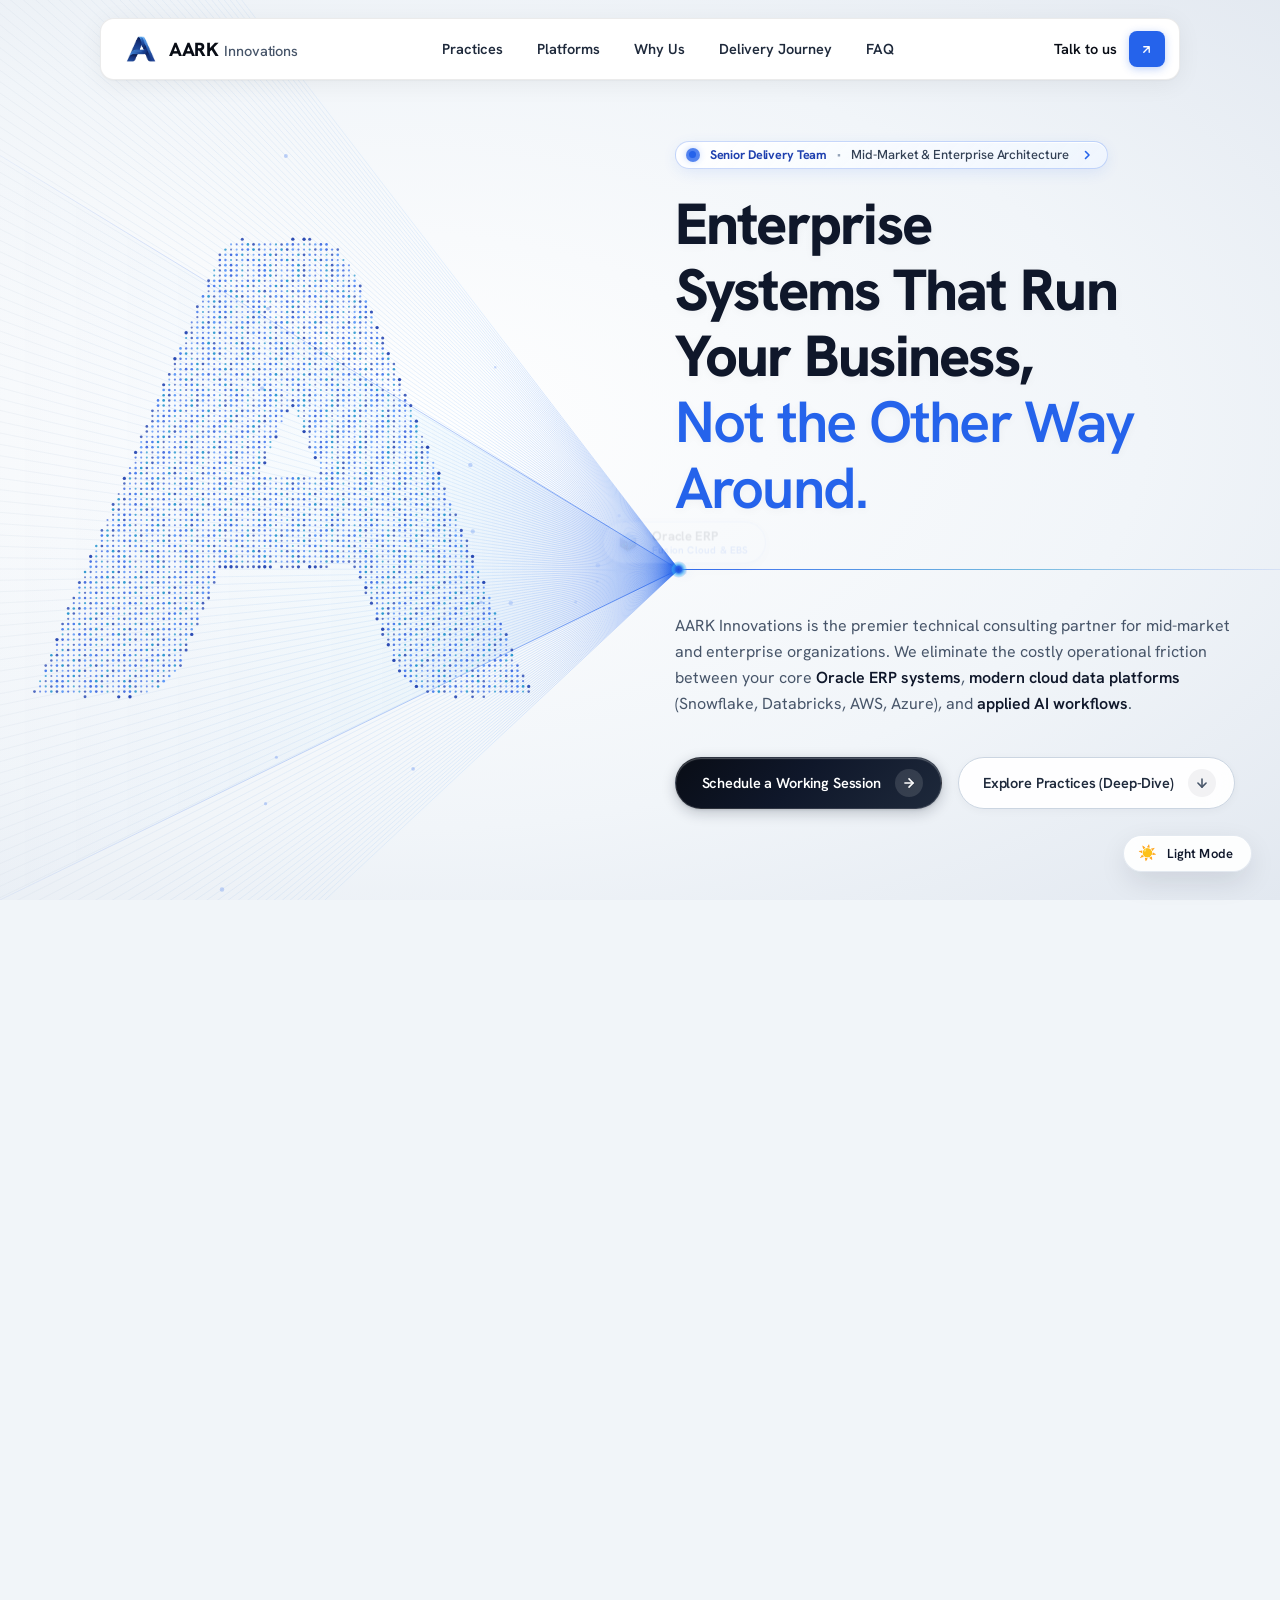
==== commit 76aaab52: "Enhance mobile, tablet, and desktop responsiveness across navigation, hero, and all sections" ====
--- a/index.html
+++ b/index.html
@@ -2,7 +2,7 @@
 <html lang="en">
 <head>
   <meta charset="UTF-8">
-  <meta name="viewport" content="width=device-width, initial-scale=1.0">
+  <meta name="viewport" content="width=device-width, initial-scale=1.0, viewport-fit=cover">
   <title>AARK Innovations &mdash; Enterprise Systems That Run Your Business</title>
   <!-- Google Fonts: Hanken Grotesk -->
   <link rel="preconnect" href="https://fonts.googleapis.com">
--- a/styles.css
+++ b/styles.css
@@ -173,6 +173,12 @@
   /* Animation Easing */
   --ease-cubic: cubic-bezier(0.625, 0.05, 0, 1);
   --ease-hover: cubic-bezier(0.675, 0.15, 0.1, 1);
+
+  /* Safe Area Tokens */
+  --safe-top: env(safe-area-inset-top, 0px);
+  --safe-bottom: env(safe-area-inset-bottom, 0px);
+  --safe-left: env(safe-area-inset-left, 0px);
+  --safe-right: env(safe-area-inset-right, 0px);
 }
 
 /* --- Global Reset & Base Typography Styles --- */
@@ -187,7 +193,13 @@
   font-family: 'Endcap Grotesk', 'Hanken Grotesk', Hanken, Arial, sans-serif;
 }
 
-html, body {
+html {
+  scroll-behavior: smooth;
+  scroll-padding-top: calc(90px + var(--safe-top));
+  overflow-x: hidden;
+}
+
+body {
   background-color: var(--color-outer-bg);
   color: var(--color-text-main);
   font-family: var(--font-body);
@@ -196,7 +208,22 @@
   margin: 0;
   padding: 0;
   min-height: 100vh;
+  min-height: 100dvh;
   line-height: 1.5;
+  overflow-x: hidden;
+  overflow-wrap: break-word;
+}
+
+/* Fluid Media Reserving Space (CLS Prevention) */
+img, video, canvas {
+  max-inline-size: 100%;
+}
+
+/* Anchor Targets Safe Clearance from Floating Header */
+section[id],
+main[id],
+footer[id] {
+  scroll-margin-top: calc(90px + var(--safe-top));
 }
 
 /* =========================================================================
@@ -215,21 +242,31 @@
 .faq-title,
 .contact-us-title {
   font-family: 'Endcap Grotesk', 'Hanken Grotesk', Hanken, Arial, sans-serif !important;
-  font-size: clamp(2rem, 3.8vw, 3.2rem) !important;
+  font-size: clamp(1.85rem, 4.2vw, 3.2rem) !important;
   font-weight: 800 !important;
-  line-height: 1.12 !important;
+  line-height: 1.15 !important;
   letter-spacing: -0.03em !important;
   color: #090d16;
+  text-wrap: balance;
 }
 
 h1,
 .hero-title {
   font-family: 'Endcap Grotesk', 'Hanken Grotesk', Hanken, Arial, sans-serif !important;
-  font-size: clamp(36px, 4.2vw, 58px) !important;
+  font-size: clamp(30px, 5.5vw, 58px) !important;
   font-weight: 800 !important;
   line-height: 1.14 !important;
   letter-spacing: -0.03em !important;
   color: #090d16;
+  text-wrap: balance;
+}
+
+p,
+.hero-description,
+.journey-subtitle,
+.cta-subtitle,
+.faq-left-text {
+  text-wrap: pretty;
 }
 
 /* Two-Tone Heading Accents: Matching WE BELIEVE IN CONNECTED SYSTEMS (#1e40af) */
@@ -278,6 +315,7 @@
 
 .nav-container {
   pointer-events: auto;
+  position: relative;
   width: 100%;
   max-width: 1080px;
   height: 62px;
@@ -408,30 +446,159 @@
   color: #2563eb;
 }
 
+/* Mobile Navigation Drawer & Hamburger Controller */
 .mobile-toggle {
   display: none;
   background: none;
   border: none;
   cursor: pointer;
   flex-direction: column;
+  justify-content: center;
+  align-items: center;
   gap: 5px;
-  padding: 6px;
+  padding: 8px;
+  width: 44px;
+  height: 44px;
+  border-radius: 8px;
+  position: relative;
+  z-index: 1002;
+  transition: background 0.2s ease;
+}
+
+.mobile-toggle:hover {
+  background: rgba(0, 0, 0, 0.04);
+}
+
+body.dark-theme .mobile-toggle:hover {
+  background: rgba(255, 255, 255, 0.06);
 }
 
 .mobile-toggle span {
-  width: 24px;
+  display: block;
+  width: 22px;
   height: 2px;
-  background-color: var(--text-primary);
+  background-color: var(--text-primary, #090d16);
   border-radius: 2px;
-  transition: transform 0.3s ease, opacity 0.3s ease;
-}
-
-@media (max-width: 900px) {
+  transition: transform 0.25s cubic-bezier(0.16, 1, 0.3, 1), opacity 0.2s ease;
+  transform-origin: center;
+}
+
+body.dark-theme .mobile-toggle span {
+  background-color: #f1f5f9;
+}
+
+/* Hamburger to X animation when menu is open */
+.mobile-toggle[aria-expanded="true"] span:nth-child(1) {
+  transform: translateY(7px) rotate(45deg);
+}
+
+.mobile-toggle[aria-expanded="true"] span:nth-child(2) {
+  opacity: 0;
+  transform: scaleX(0);
+}
+
+.mobile-toggle[aria-expanded="true"] span:nth-child(3) {
+  transform: translateY(-7px) rotate(-45deg);
+}
+
+@keyframes navMenuFadeIn {
+  from {
+    opacity: 0;
+    transform: translateY(-6px);
+  }
+  to {
+    opacity: 1;
+    transform: translateY(0);
+  }
+}
+
+@media (max-width: 1024px) {
   .nav-menu {
     display: none;
   }
+
+  .nav-menu.is-open {
+    display: flex;
+    flex-direction: column;
+    position: absolute;
+    top: calc(100% + 8px);
+    left: 0;
+    right: 0;
+    width: 100%;
+    background: rgba(255, 255, 255, 0.98);
+    backdrop-filter: blur(20px);
+    -webkit-backdrop-filter: blur(20px);
+    padding: 14px 16px;
+    border-radius: 16px;
+    border: 1px solid rgba(0, 0, 0, 0.08);
+    box-shadow: 0 18px 40px -10px rgba(0, 0, 0, 0.18), 0 2px 6px rgba(0, 0, 0, 0.04);
+    gap: 4px;
+    z-index: 1001;
+    animation: navMenuFadeIn 0.22s cubic-bezier(0.16, 1, 0.3, 1);
+  }
+
+  body.dark-theme .nav-menu.is-open {
+    background: rgba(11, 15, 25, 0.98);
+    border-color: rgba(255, 255, 255, 0.12);
+    box-shadow: 0 18px 40px -10px rgba(0, 0, 0, 0.6);
+  }
+
+  .nav-menu.is-open .nav-link {
+    display: flex;
+    align-items: center;
+    padding: 12px 14px;
+    font-size: 15px;
+    font-weight: 600;
+    border-radius: 10px;
+    min-height: 48px; /* Standard WCAG Touch Target */
+    transition: background 0.15s ease, color 0.15s ease;
+  }
+
+  .nav-menu.is-open .nav-link:hover,
+  .nav-menu.is-open .nav-link:active {
+    background: rgba(37, 99, 235, 0.08);
+    color: #2563eb;
+  }
+
+  body.dark-theme .nav-menu.is-open .nav-link:hover,
+  body.dark-theme .nav-menu.is-open .nav-link:active {
+    background: rgba(56, 189, 248, 0.12);
+    color: #38bdf8;
+  }
+
   .mobile-toggle {
     display: flex;
+  }
+}
+
+@media (max-width: 480px) {
+  .navbar {
+    top: calc(10px + var(--safe-top));
+    padding: 0 12px;
+  }
+
+  .nav-container {
+    height: 54px;
+    padding: 6px 8px 6px 14px;
+    border-radius: 12px;
+  }
+
+  .logo-subtext {
+    display: none;
+  }
+
+  .nav-cta-text {
+    display: none;
+  }
+
+  .nav-cta-group {
+    padding: 0;
+    gap: 0;
+  }
+
+  .nav-cta-icon {
+    width: 34px;
+    height: 34px;
   }
 }
 
@@ -712,6 +879,26 @@
   color: #38bdf8;
 }
 
+@media (max-width: 640px) {
+  .hero-eyebrow {
+    font-size: 13px;
+    padding: 5px 12px 5px 8px;
+    max-width: 100%;
+  }
+}
+
+@media (max-width: 420px) {
+  .hero-eyebrow {
+    font-size: 12px;
+    padding: 5px 10px 5px 8px;
+  }
+
+  .hero-eyebrow .eyebrow-sep,
+  .hero-eyebrow .eyebrow-label {
+    display: none;
+  }
+}
+
 .hero-title {
   font-size: clamp(36px, 4.2vw, 58px);
   font-weight: 800;
@@ -958,32 +1145,9 @@
 }
 
 @media (max-width: 1024px) {
-  .nav-menu {
-    display: none;
-  }
-
-  .nav-menu.is-open {
-    display: flex;
-    flex-direction: column;
-    position: absolute;
-    top: var(--nav-height);
-    left: 0;
-    width: 100%;
-    background: var(--nav-bg);
-    padding: 24px 30px;
-    border-bottom: 1px solid var(--nav-border);
-    gap: 16px;
-    box-shadow: 0 16px 36px rgba(0, 0, 0, 0.14);
-    z-index: 104;
-  }
-
-  .mobile-toggle {
-    display: flex;
-  }
-
   .hero-container {
     grid-template-columns: 1fr;
-    padding-top: calc(var(--nav-height) + 10px);
+    padding-top: calc(var(--nav-height, 80px) + 10px);
   }
 
   .hero-visual-slot {
@@ -998,30 +1162,44 @@
   }
 }
 
+@media (max-width: 768px) {
+  .hero-wrapper {
+    height: auto;
+    min-height: 100svh;
+    padding-top: calc(90px + var(--safe-top));
+    padding-bottom: 48px;
+    align-items: flex-start;
+  }
+
+  .hero-container {
+    padding: 10px 16px 20px;
+    margin-bottom: 0;
+  }
+}
+
 @media (max-width: 640px) {
-  .nav-container {
-    padding: 0 20px;
-  }
-
-  .hero-container {
-    padding: 90px 20px 30px;
-  }
-
   .hero-title {
-    font-size: 32px;
+    font-size: clamp(28px, 7vw, 36px);
+    margin-bottom: 18px;
   }
 
   .hero-description {
-    font-size: 14px;
+    font-size: 14.5px;
+    margin-bottom: 24px;
   }
 
   .hero-ctas {
     flex-direction: column;
     align-items: stretch;
-  }
-
-  .btn {
     width: 100%;
+    gap: 12px;
+  }
+
+  .btn-hero-primary,
+  .btn-hero-secondary {
+    width: 100%;
+    justify-content: center;
+    min-height: 48px;
   }
 }
 
@@ -1104,15 +1282,23 @@
 
 @media (max-width: 640px) {
   .floating-theme-container {
-    bottom: 20px;
-    right: 20px;
+    bottom: calc(18px + var(--safe-bottom));
+    right: calc(18px + var(--safe-right));
   }
   .floating-theme-text {
     display: none;
   }
   .floating-theme-btn {
-    padding: 12px;
+    width: 48px;
+    height: 48px;
+    padding: 0;
+    display: inline-flex;
+    align-items: center;
+    justify-content: center;
     border-radius: 50%;
+  }
+  .floating-theme-icon {
+    font-size: 18px;
   }
 }
 
@@ -3004,7 +3190,7 @@
     padding-block: 3.5rem;
   }
   .re-section-head h2 {
-    font-size: 3rem;
+    font-size: clamp(1.85rem, 6.5vw, 2.5rem);
   }
   /* On mobile stack: Index + Title in row 1, Arrow in row 1 right, Description & Icon below */
   .re-service {
@@ -3858,7 +4044,8 @@
 @media (max-width: 680px) {
   .cards-grid {
     grid-template-columns: 1fr;
-    max-width: 300px;
+    max-width: 100%;
+    padding: 0 16px;
     margin-left: auto;
     margin-right: auto;
   }
@@ -5387,8 +5574,8 @@
 }
 
 .social-circle {
-  width: 36px;
-  height: 36px;
+  width: 44px;
+  height: 44px;
   border-radius: 50%;
   border: 1px solid #cbd5e1;
   display: flex;
@@ -5627,14 +5814,27 @@
     font-size: 28px;
   }
 
+  .cta-actions {
+    flex-direction: column;
+    align-items: stretch;
+    width: 100%;
+  }
+
+  .btn-cta-pill {
+    width: 100%;
+    justify-content: center;
+    min-height: 48px;
+  }
+
   .section-faq {
     margin-top: -16px;
     padding-bottom: 50px !important;
   }
 
   .faq-left-panel {
-    height: 320px;
-    padding: 40px 16px 36px;
+    height: auto;
+    min-height: 200px;
+    padding: 36px 16px 28px;
   }
 
   .faq-right-panel {
@@ -5903,7 +6103,7 @@
   border: none;
   outline: none;
   font-family: var(--font-family) !important;
-  font-size: 15px;
+  font-size: 16px;
   color: #ffffff;
   padding: 6px 0;
   width: 100%;
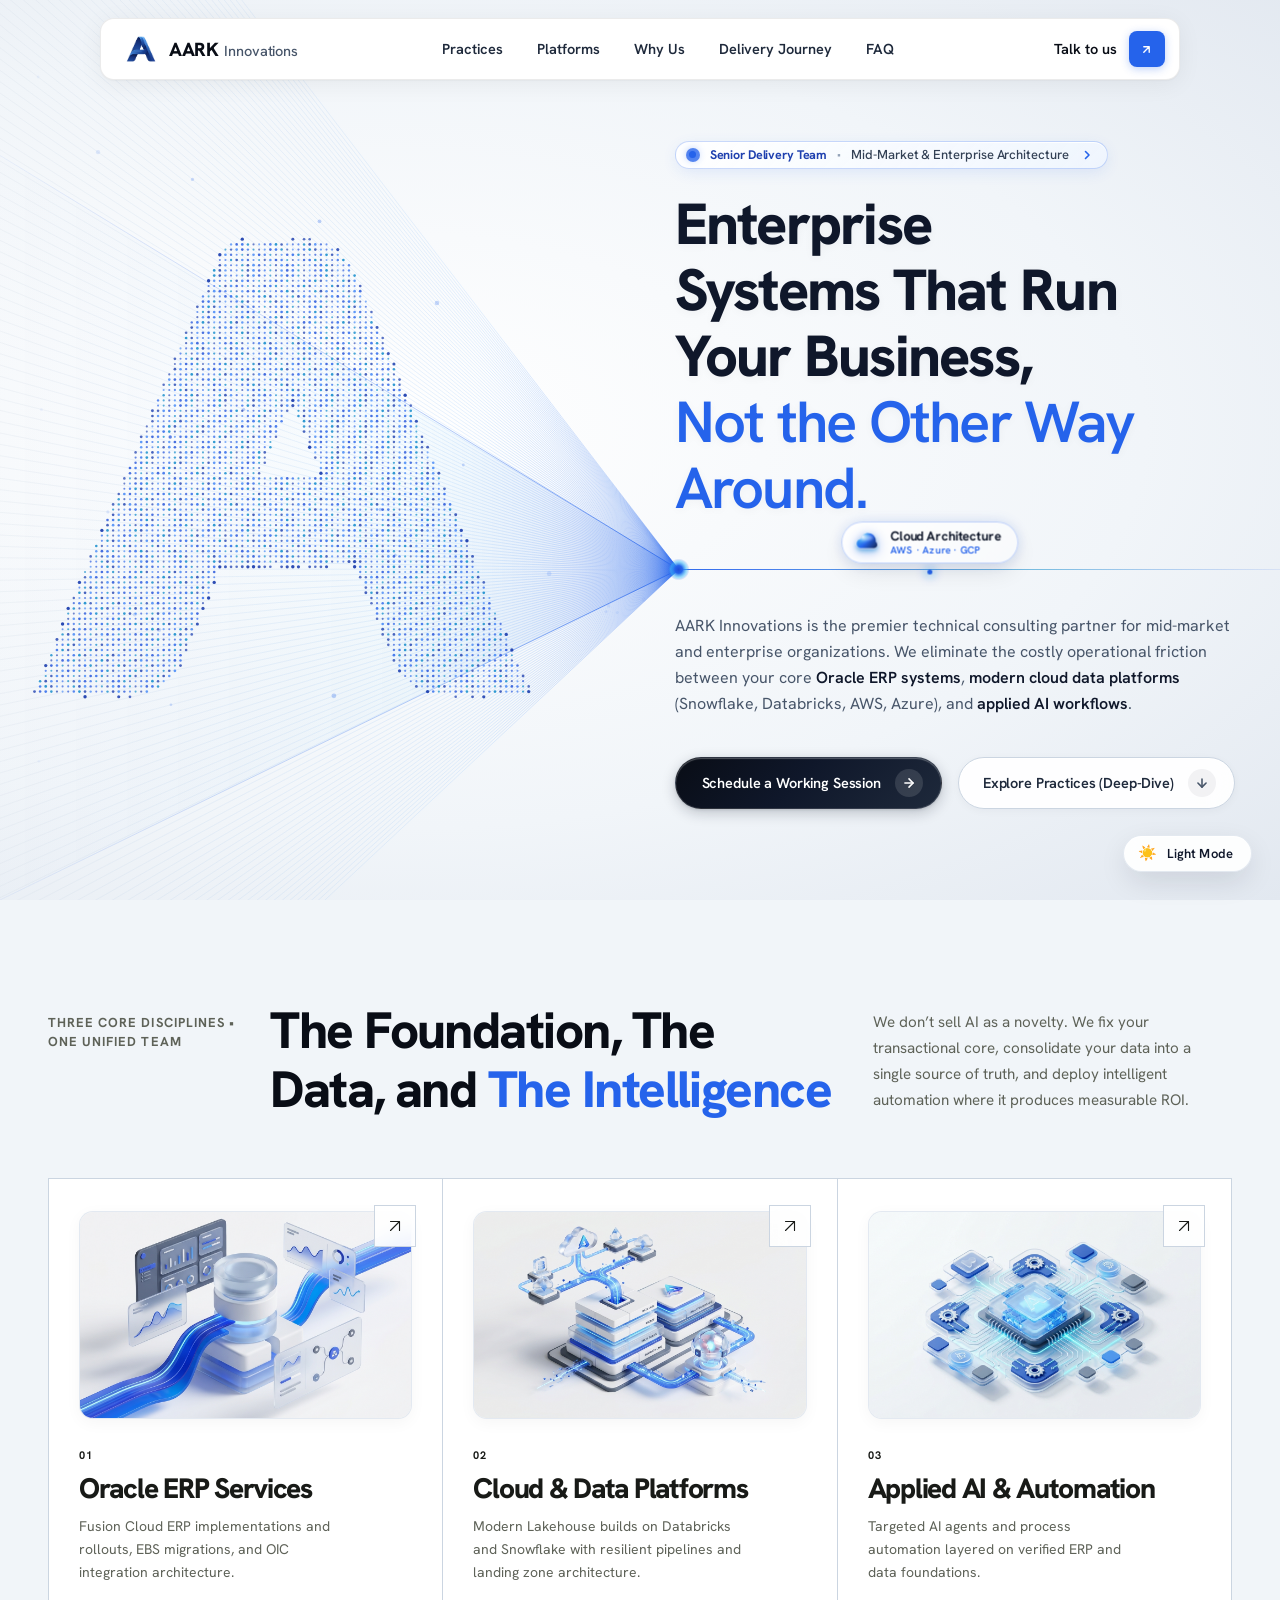
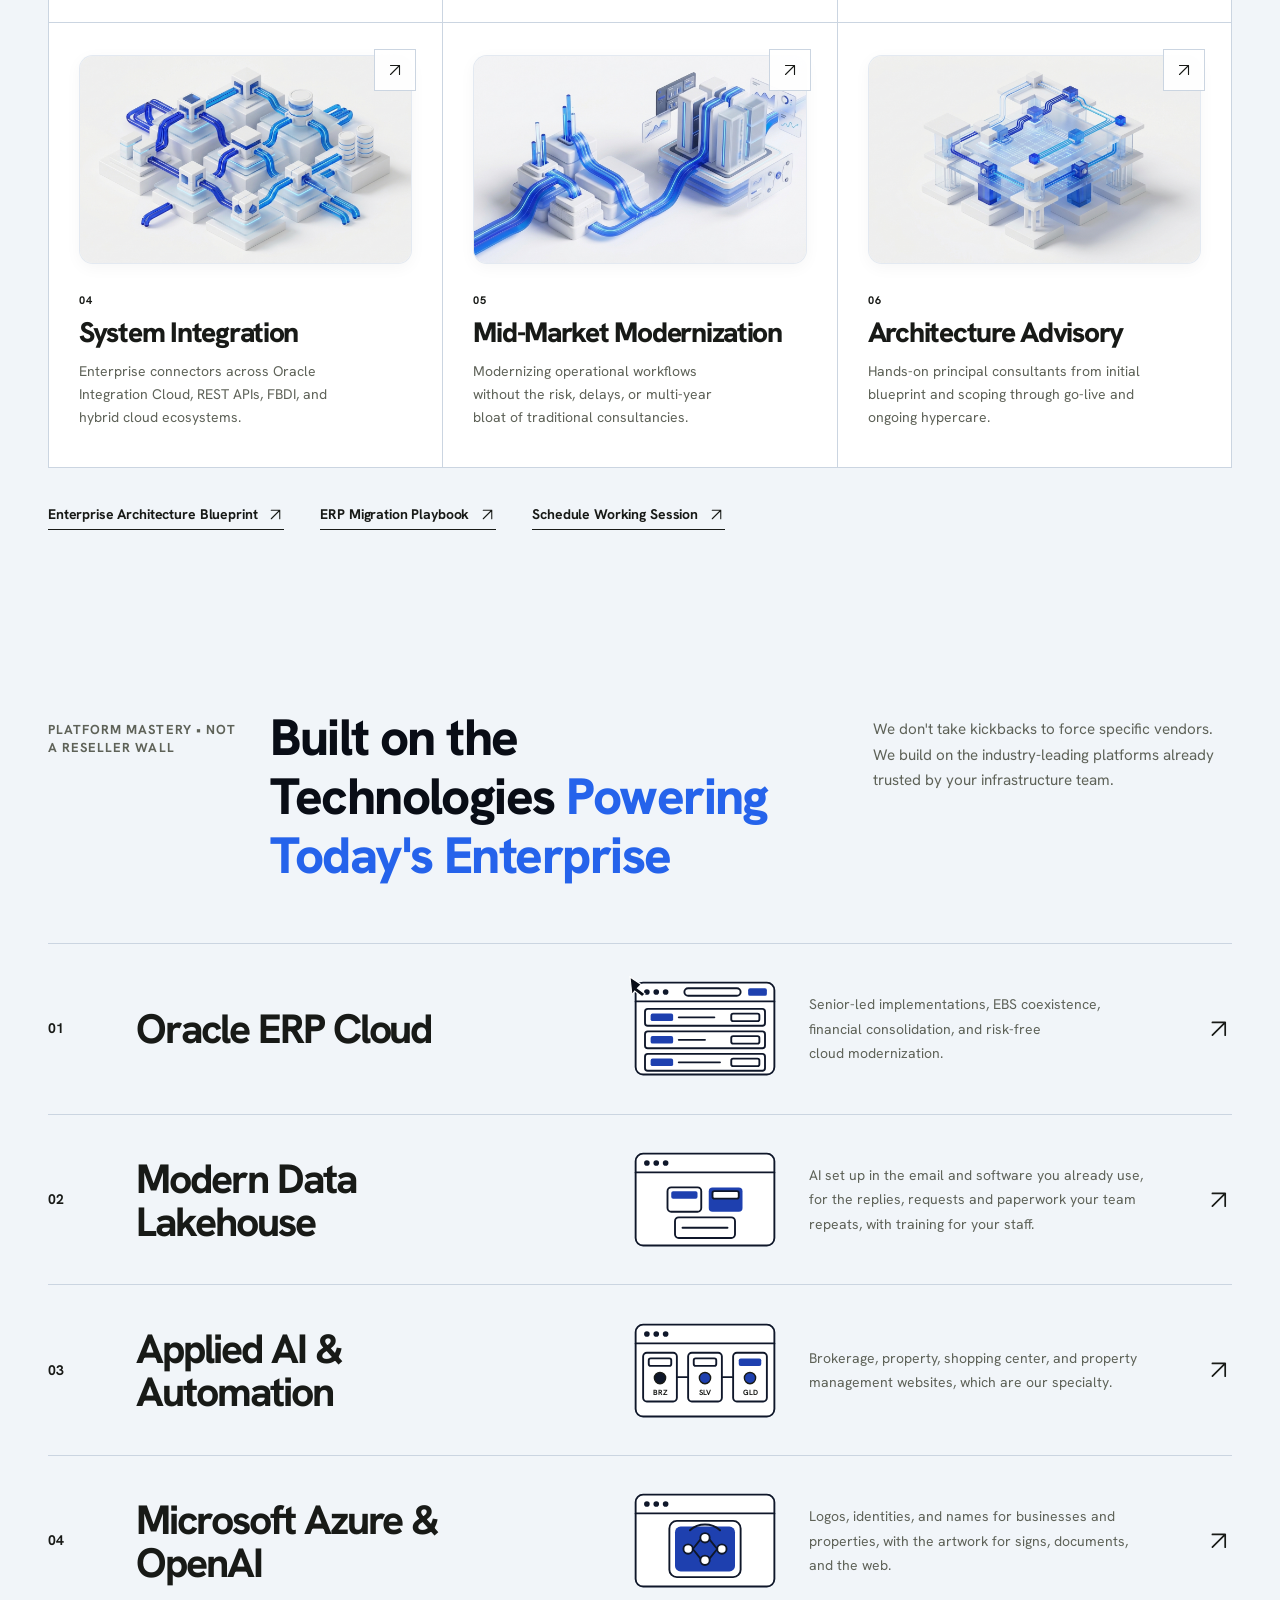
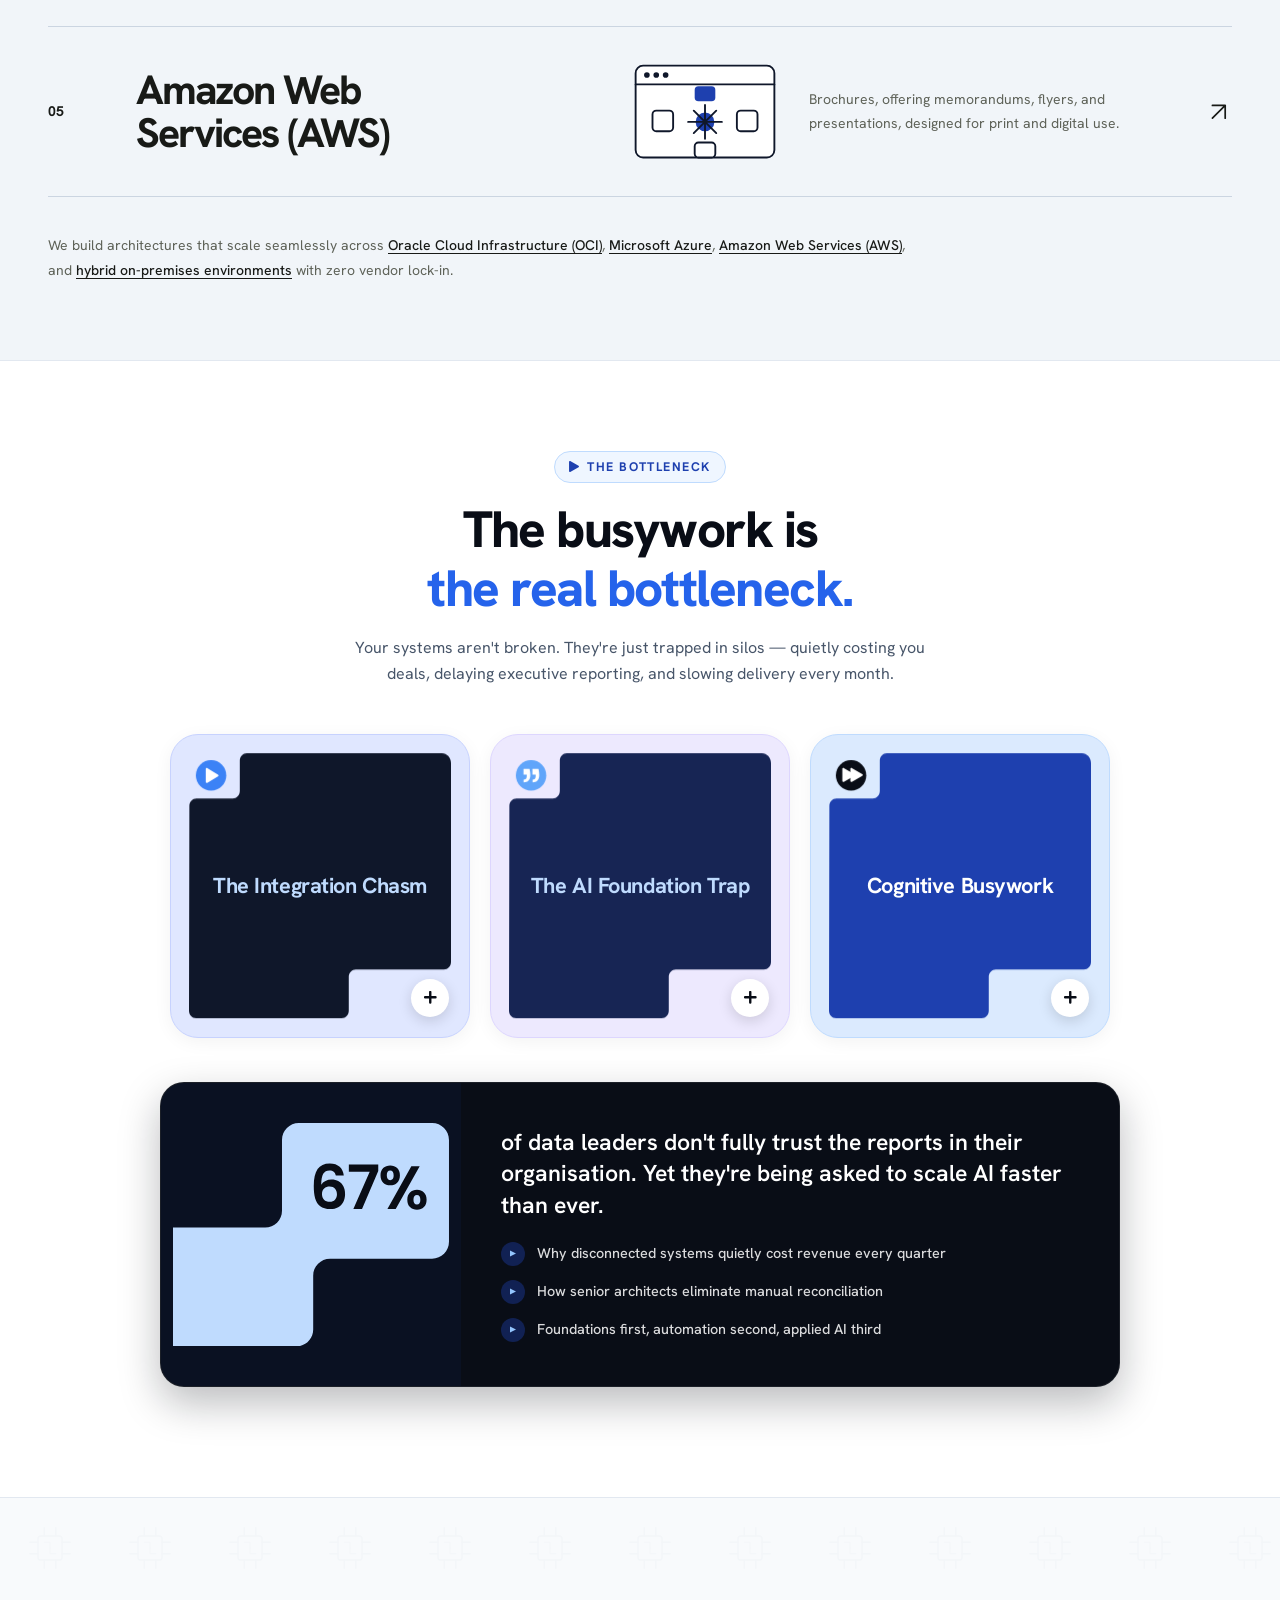
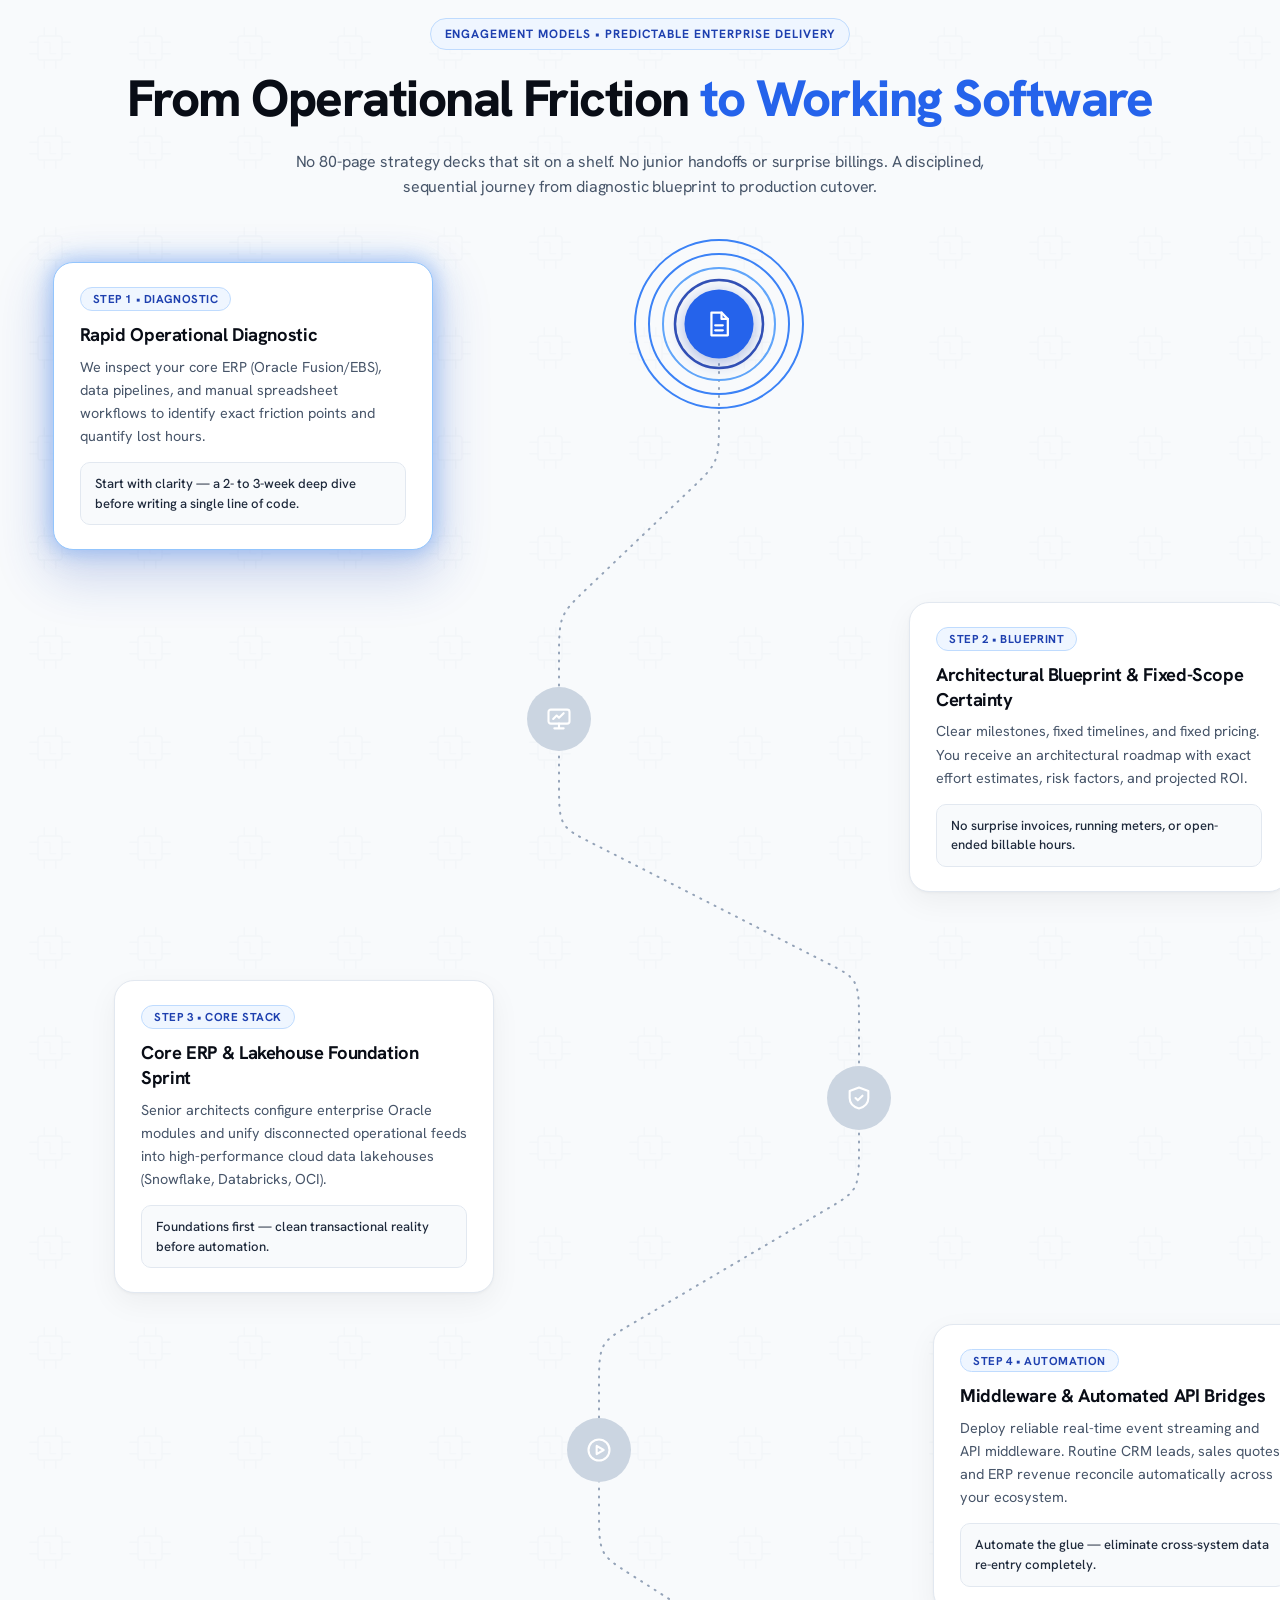
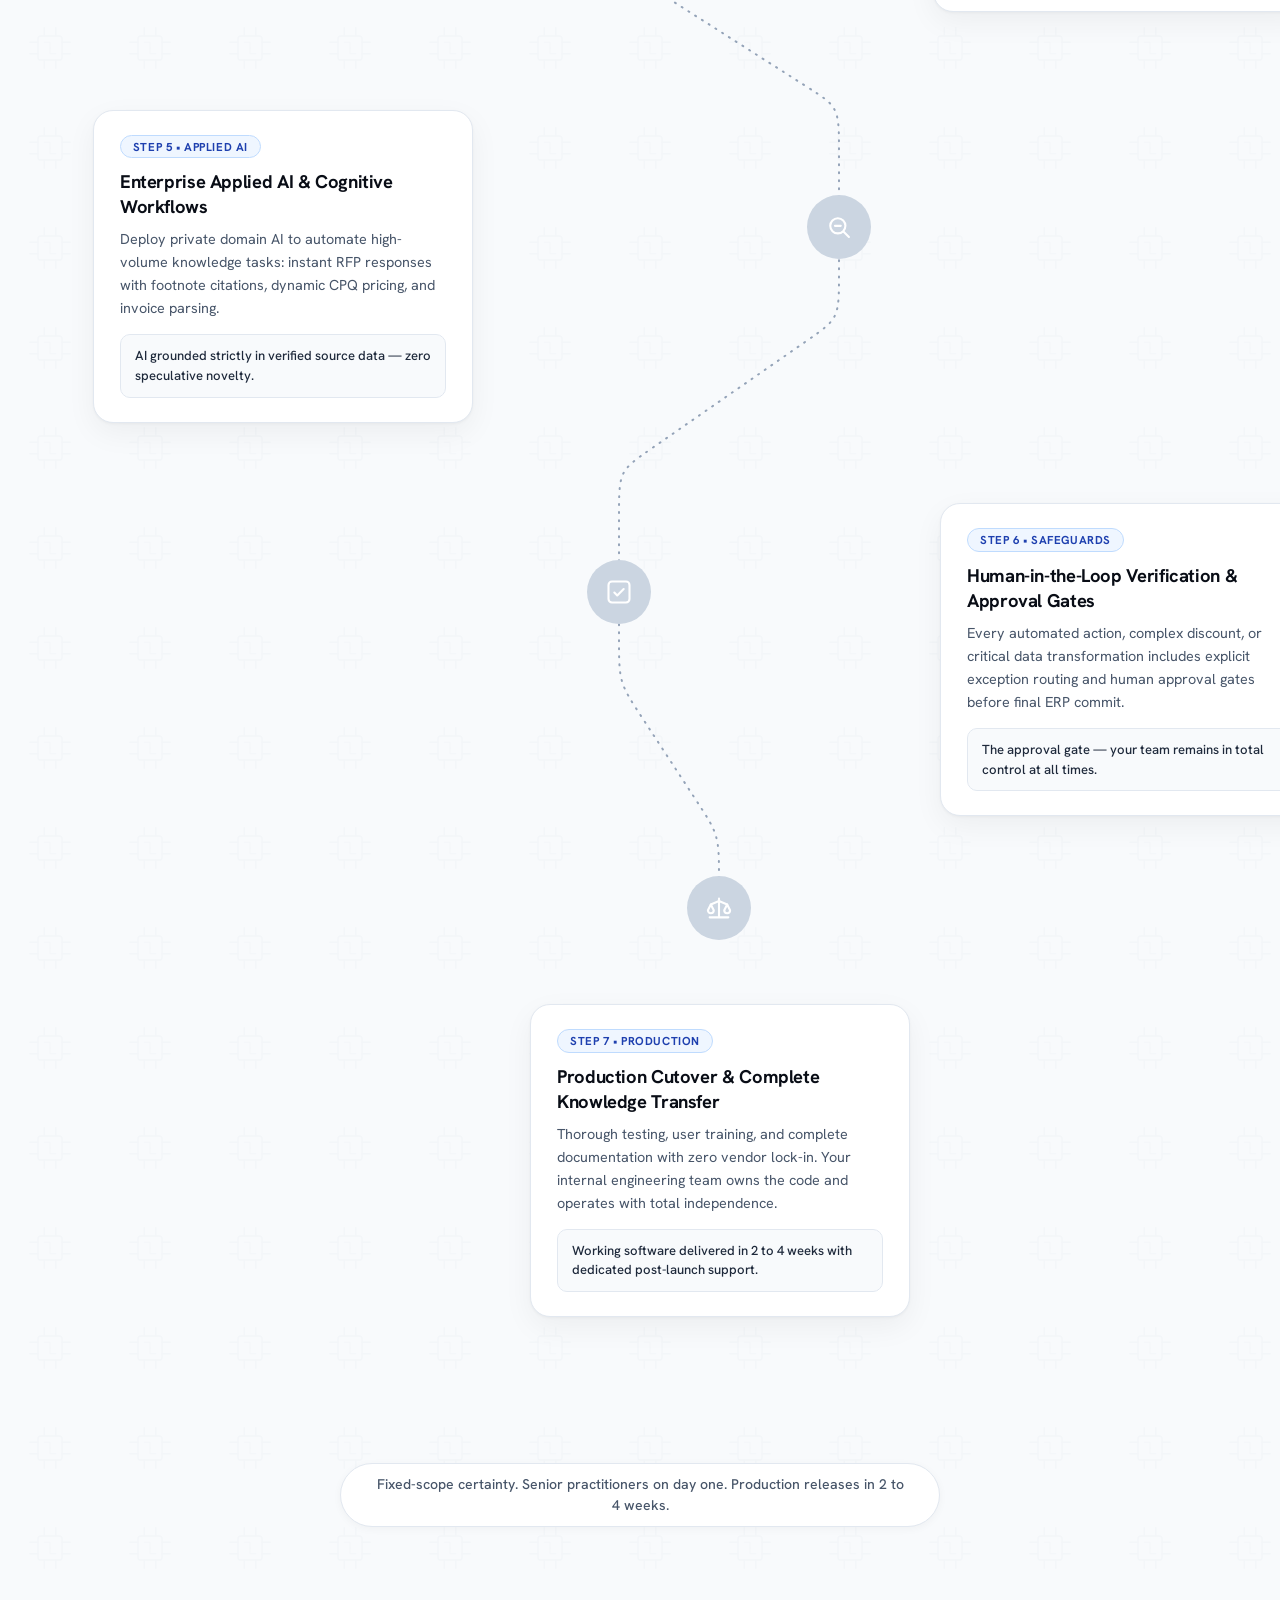
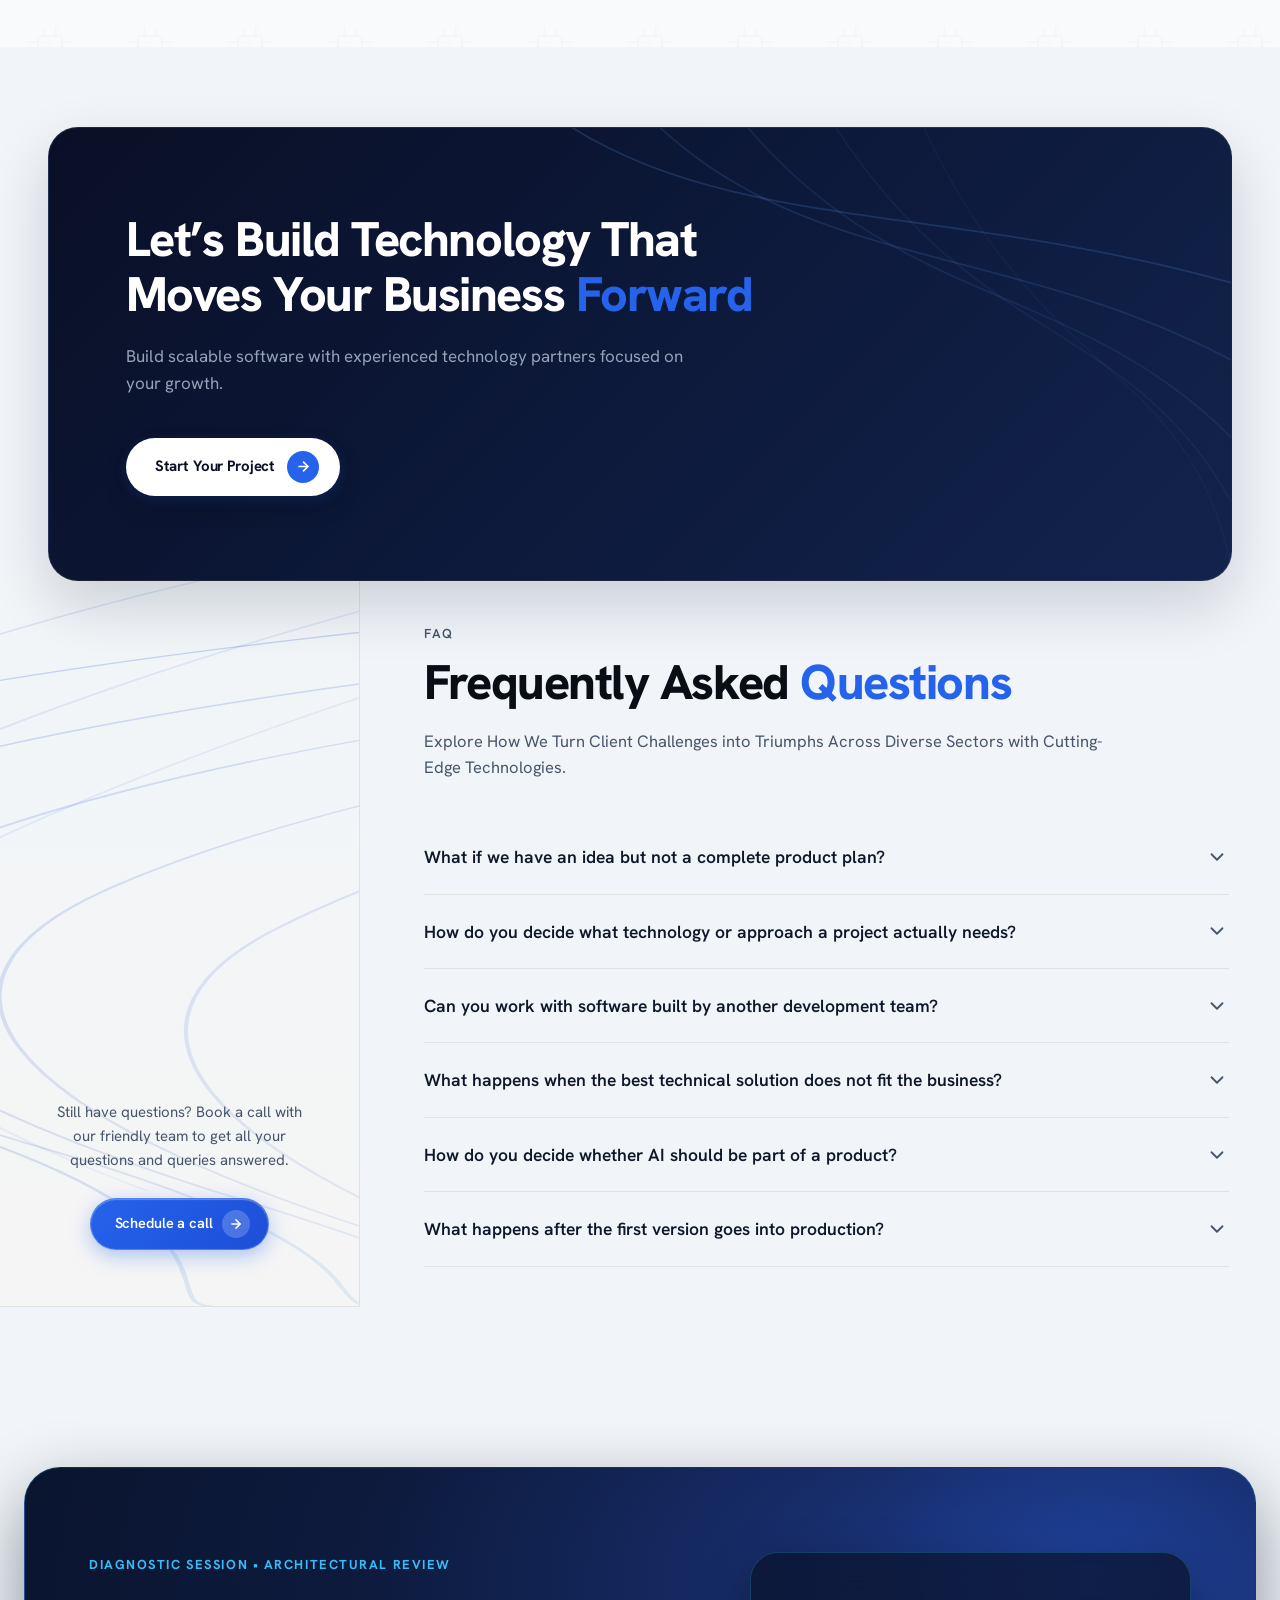
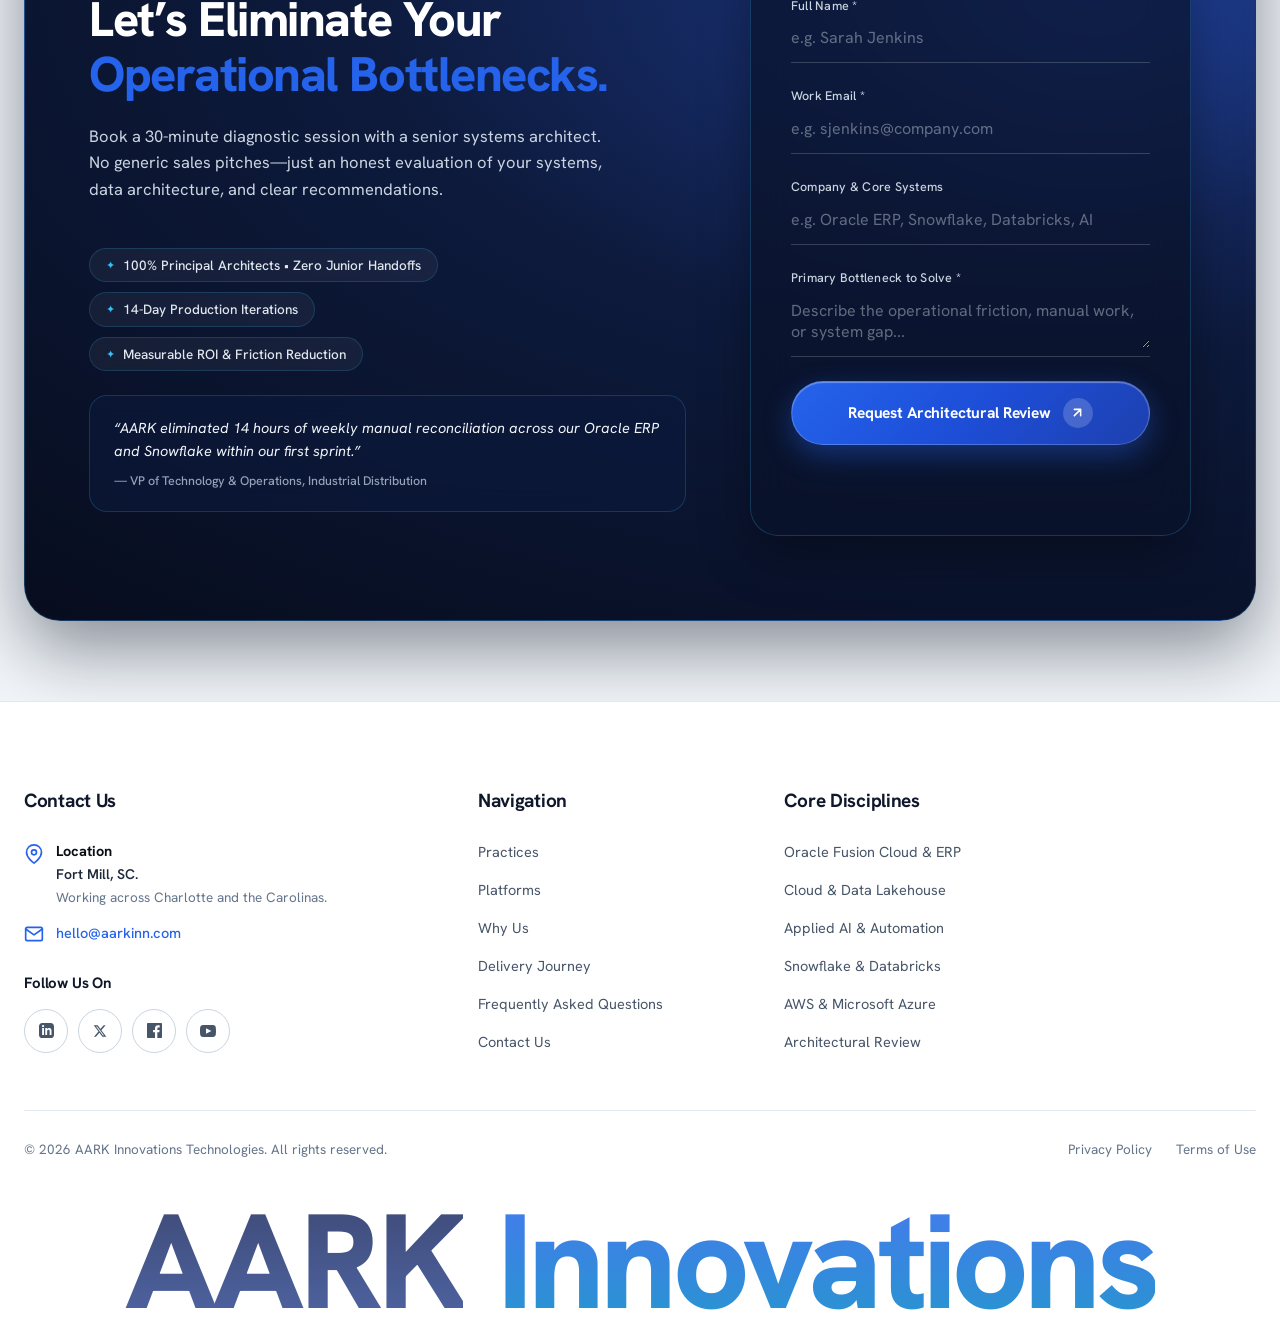
==== commit 8ea84c0c: "Fix dark mode SVGs visibility, modernize dark theme palette, remove contact strip, and enhance foote" ====
--- a/index.html
+++ b/index.html
@@ -1091,17 +1091,6 @@
                 &ldquo;AARK eliminated 14 hours of weekly manual reconciliation across our Oracle ERP and Snowflake within our first sprint.&rdquo;
               </p>
               <span class="contact-proof-author">&mdash; VP of Technology &amp; Operations, Industrial Distribution</span>
-            </div>
-
-            <div class="contact-direct-strip">
-              <div class="direct-strip-item">
-                <span class="direct-label">Direct Inquiry:</span>
-                <a href="mailto:hello@aarkinn.com" class="direct-link">hello@aarkinn.com</a>
-              </div>
-              <div class="direct-strip-item">
-                <span class="direct-label">Headquarters:</span>
-                <span class="direct-val">Fort Mill, SC &bull; Charlotte Metro &amp; Nationwide</span>
-              </div>
             </div>
           </div>
         </div>
--- a/styles.css
+++ b/styles.css
@@ -1307,41 +1307,41 @@
    ========================================================================= */
 
 body.dark-theme {
-  /* Dark Theme Tokens (Hero & Global) */
-  --bg-color: #060608;
-  --bg-gradient: radial-gradient(circle at 45% 50%, #0d121f 0%, #060608 72%);
-  --nav-bg: rgba(6, 6, 8, 0.88);
-  --nav-border: rgba(255, 255, 255, 0.08);
+  /* Modern Dark Theme Tokens (Hero & Global Architecture) */
+  --bg-color: #080d1a;
+  --bg-gradient: radial-gradient(circle at 50% 35%, #0f1c3d 0%, #091024 45%, #060914 100%);
+  --nav-bg: rgba(8, 13, 26, 0.88);
+  --nav-border: rgba(56, 189, 248, 0.16);
 
   --text-primary: #ffffff;
-  --text-secondary: #9aa4b7;
-  --text-muted: #5e687e;
+  --text-secondary: #94a3b8;
+  --text-muted: #64748b;
   --title-sub: #f1f5f9;
 
   --accent-blue: #38bdf8;
   --accent-cyan: #38bdf8;
   --accent-glow: rgba(56, 189, 248, 0.45);
-  --border-light: rgba(255, 255, 255, 0.12);
-  --border-hover: rgba(255, 255, 255, 0.45);
-
-  --eyebrow-bg: linear-gradient(135deg, rgba(15, 23, 42, 0.85) 0%, rgba(30, 41, 59, 0.7) 100%);
-  --eyebrow-border: rgba(56, 189, 248, 0.3);
+  --border-light: rgba(255, 255, 255, 0.1);
+  --border-hover: rgba(56, 189, 248, 0.4);
+
+  --eyebrow-bg: linear-gradient(135deg, rgba(15, 23, 42, 0.9) 0%, rgba(30, 41, 59, 0.8) 100%);
+  --eyebrow-border: rgba(56, 189, 248, 0.32);
   --eyebrow-text: #f8fafc;
   --eyebrow-accent: #38bdf8;
   --eyebrow-sub: #94a3b8;
 
   --btn-primary-bg: #ffffff;
-  --btn-primary-color: #090d16;
+  --btn-primary-color: #080d1a;
   --btn-primary-border: #ffffff;
   --btn-primary-hover: #f1f5f9;
   --btn-primary-shadow: 0 4px 20px rgba(0, 0, 0, 0.4);
 
-  --btn-outline-bg: rgba(15, 23, 42, 0.65);
+  --btn-outline-bg: rgba(15, 23, 42, 0.7);
   --btn-outline-color: #f1f5f9;
   --btn-outline-border: rgba(255, 255, 255, 0.16);
-  --btn-outline-hover: rgba(56, 189, 248, 0.08);
-
-  --badge-bg: linear-gradient(135deg, rgba(15, 23, 42, 0.94) 0%, rgba(30, 41, 59, 0.88) 100%);
+  --btn-outline-hover: rgba(56, 189, 248, 0.1);
+
+  --badge-bg: linear-gradient(135deg, rgba(15, 23, 42, 0.95) 0%, rgba(30, 41, 59, 0.9) 100%);
   --badge-border: rgba(56, 189, 248, 0.45);
   --badge-shadow: 0 8px 26px rgba(0, 0, 0, 0.65), 0 0 16px rgba(56, 189, 248, 0.25);
   --badge-title: #ffffff;
@@ -1349,35 +1349,35 @@
   --badge-dot: #ffffff;
   --badge-dot-glow: #38bdf8;
 
-  --dropdown-bg: rgba(14, 18, 28, 0.95);
+  --dropdown-bg: rgba(12, 19, 36, 0.96);
   --dropdown-item: #c0c6d4;
   --dropdown-hover: rgba(56, 189, 248, 0.12);
 
   /* Global Surface Variables for Other Sections */
-  --bg-page: #060608;
-  --paper: #0b0f19;
-  --paper-warm: #0e1424;
-  --bg-subtle: #0d121f;
+  --bg-page: #080d1a;
+  --paper: #0d1527;
+  --paper-warm: #111d38;
+  --bg-subtle: #0a1122;
   --ink: #f8fafc;
   --ink-secondary: #cbd5e1;
   --muted: #94a3b8;
-  --line: rgba(255, 255, 255, 0.12);
+  --line: rgba(255, 255, 255, 0.1);
   --line-subtle: rgba(255, 255, 255, 0.06);
-  --card-bg: #0b0f19;
-
-  --color-outer-bg: #060608;
-  --color-card-bg: #0b0f19;
-  --color-card-border: rgba(56, 189, 248, 0.2);
-  --color-card-surface: #0e1424;
+  --card-bg: #0d1527;
+
+  --color-outer-bg: #080d1a;
+  --color-card-bg: #0d1527;
+  --color-card-border: rgba(56, 189, 248, 0.22);
+  --color-card-surface: #101c36;
   --color-card-surface-border: rgba(255, 255, 255, 0.1);
   --color-text-main: #f8fafc;
   --color-text-muted: #94a3b8;
   --color-text-subtle: #64748b;
   --color-accent: #38bdf8;
   --color-accent-light: #60a5fa;
-  --grid-line: rgba(255, 255, 255, 0.08);
-
-  background-color: #060608 !important;
+  --grid-line: rgba(255, 255, 255, 0.06);
+
+  background-color: #080d1a !important;
   color: #f8fafc !important;
 }
 
@@ -1415,21 +1415,22 @@
 
 /* Section 04: Practices & Endcap Grid (.hx-paths) */
 body.dark-theme .hx-paths {
-  background-color: #060608 !important;
+  background: radial-gradient(circle at 50% 0%, #0e1730 0%, #080d1a 65%) !important;
 }
 
 body.dark-theme .hx-path-grid {
-  border-color: rgba(255, 255, 255, 0.12) !important;
+  border-color: rgba(56, 189, 248, 0.16) !important;
 }
 
 body.dark-theme .hx-path {
-  background: #0b0f19 !important;
-  border-color: rgba(255, 255, 255, 0.1) !important;
+  background: rgba(12, 19, 36, 0.85) !important;
+  border-color: rgba(255, 255, 255, 0.08) !important;
   color: #f8fafc !important;
+  backdrop-filter: blur(12px);
 }
 
 body.dark-theme .hx-path:hover {
-  background: #0f172a !important;
+  background: rgba(18, 29, 56, 0.95) !important;
   border-color: rgba(56, 189, 248, 0.35) !important;
 }
 
@@ -1474,19 +1475,22 @@
 
 /* Section 05: Platforms Showcase (.re-services) */
 body.dark-theme .re-services {
-  background-color: #080c16 !important;
-  border-top: 1px solid rgba(255, 255, 255, 0.08) !important;
+  background: radial-gradient(ellipse at 50% 0%, #0f1c3d 0%, #080d1a 65%, #050811 100%) !important;
+  border-top: 1px solid rgba(56, 189, 248, 0.15) !important;
 }
 
 body.dark-theme .re-service {
-  border-color: rgba(255, 255, 255, 0.1) !important;
+  border-color: rgba(255, 255, 255, 0.08) !important;
   color: #f8fafc !important;
+  transition: all 0.3s cubic-bezier(0.16, 1, 0.3, 1) !important;
 }
 
 body.dark-theme .re-service:hover {
-  background-color: rgba(37, 99, 235, 0.14) !important;
-}
-
+  background: linear-gradient(90deg, rgba(37, 99, 235, 0.08) 0%, rgba(56, 189, 248, 0.14) 50%, rgba(37, 99, 235, 0.08) 100%) !important;
+  border-color: rgba(56, 189, 248, 0.3) !important;
+}
+
+body.dark-theme .re-service .re-index,
 body.dark-theme .re-service .re-service-num,
 body.dark-theme .re-service-n {
   color: #38bdf8 !important;
@@ -1512,10 +1516,107 @@
   color: #38bdf8 !important;
 }
 
+body.dark-theme .re-service-more {
+  color: #94a3b8 !important;
+}
+
+body.dark-theme .re-service-more a {
+  color: #38bdf8 !important;
+  border-bottom-color: rgba(56, 189, 248, 0.4) !important;
+}
+
+body.dark-theme .re-service-more a:hover {
+  color: #60a5fa !important;
+  border-bottom-color: #60a5fa !important;
+}
+
+/* Dark Theme Platform Center SVG Illustrations (High-Tech Blueprint Architecture) */
+body.dark-theme .mo-icon .mo-i-frame {
+  fill: #0c1426 !important;
+  stroke: #38bdf8 !important;
+  stroke-width: 1.8 !important;
+  filter: drop-shadow(0 4px 16px rgba(56, 189, 248, 0.18));
+}
+
+body.dark-theme .mo-icon .mo-i-card {
+  fill: #111d38 !important;
+  stroke: rgba(56, 189, 248, 0.45) !important;
+  stroke-width: 1.4 !important;
+}
+
+body.dark-theme .mo-icon .mo-i-line {
+  stroke: #94a3b8 !important;
+  stroke-width: 1.6 !important;
+}
+
+body.dark-theme .mo-icon line.mo-i-line,
+body.dark-theme .mo-icon path.mo-i-line {
+  fill: none !important;
+}
+
+body.dark-theme .mo-icon rect.mo-i-line {
+  fill: rgba(148, 163, 184, 0.18) !important;
+  stroke: rgba(148, 163, 184, 0.45) !important;
+}
+
+body.dark-theme .mo-icon .mo-i-dot,
+body.dark-theme .mo-icon .mo-i-hole {
+  fill: #38bdf8 !important;
+}
+
+body.dark-theme .mo-icon .mo-acc {
+  fill: #2563eb !important;
+  stroke: none !important;
+}
+
+body.dark-theme .mo-icon .mo-i-stroke {
+  stroke: #94a3b8 !important;
+  stroke-width: 1.6 !important;
+}
+
+body.dark-theme .mo-icon .mo-i-mark {
+  stroke: #38bdf8 !important;
+  fill: none !important;
+}
+
+body.dark-theme .mo-icon .mo-i-win {
+  fill: #162447 !important;
+  stroke: #38bdf8 !important;
+}
+
+body.dark-theme .mo-icon .mo-i-txt {
+  fill: #cbd5e1 !important;
+}
+
+body.dark-theme .mo-icon .mo-i-cursor {
+  fill: #38bdf8 !important;
+  stroke: #080d1a !important;
+  stroke-width: 1.2 !important;
+}
+
+body.dark-theme .mo-icon .mo-i-ring {
+  stroke: #38bdf8 !important;
+}
+
+body.dark-theme .re-service:hover .mo-icon .mo-i-frame {
+  fill: #101c36 !important;
+  stroke: #60a5fa !important;
+  filter: drop-shadow(0 6px 22px rgba(56, 189, 248, 0.38));
+}
+
+body.dark-theme .re-service:hover .mo-icon .mo-i-card {
+  fill: #16254a !important;
+  stroke: #93c5fd !important;
+}
+
+body.dark-theme .re-service:hover .mo-icon .mo-acc {
+  fill: #3b82f6 !important;
+}
+
 /* Section 06: Event Highlights & Bottleneck (.event-highlights) */
 body.dark-theme .event-highlights {
-  background-color: #060608 !important;
-  border-top: 1px solid rgba(255, 255, 255, 0.08) !important;
+  background: radial-gradient(circle at 50% 25%, #0e1730 0%, #080d1a 65%, #050811 100%) !important;
+  border-top: 1px solid rgba(56, 189, 248, 0.12) !important;
 }
 
 body.dark-theme .event-highlights__title {
@@ -1585,15 +1686,15 @@
 
 body.dark-theme .highlight-stat-card,
 body.dark-theme .proof-metric-card {
-  background: #0b0f19 !important;
-  border-color: rgba(255, 255, 255, 0.1) !important;
+  background: #0d1527 !important;
+  border-color: rgba(56, 189, 248, 0.18) !important;
   color: #ffffff !important;
 }
 
 /* Section 07: Connected Architecture (.section-connected) */
 body.dark-theme .section-connected {
-  background-color: #080c16 !important;
-  border-top: 1px solid rgba(255, 255, 255, 0.08) !important;
+  background: #080d1a !important;
+  border-top: 1px solid rgba(56, 189, 248, 0.12) !important;
 }
 
 body.dark-theme .display-title {
@@ -1611,8 +1712,8 @@
 body.dark-theme .connected-card,
 body.dark-theme .arch-node,
 body.dark-theme .pillar-card {
-  background: #0f172a !important;
-  border-color: rgba(255, 255, 255, 0.1) !important;
+  background: #0d1527 !important;
+  border-color: rgba(56, 189, 248, 0.18) !important;
   color: #ffffff !important;
 }
 
@@ -1629,8 +1730,8 @@
 }
 
 body.dark-theme .arch-telemetry-row {
-  background: #0b0f19 !important;
-  border-color: rgba(255, 255, 255, 0.1) !important;
+  background: #0a1122 !important;
+  border-color: rgba(56, 189, 248, 0.15) !important;
 }
 
 body.dark-theme .telemetry-val {
@@ -1642,7 +1743,7 @@
 }
 
 body.dark-theme .hero-visual-card {
-  background: #0b0f19 !important;
+  background: #0d1527 !important;
   border-color: rgba(56, 189, 248, 0.25) !important;
 }
 
@@ -1656,8 +1757,8 @@
 
 /* Section 10: Delivery Journey (.journey) */
 body.dark-theme .journey {
-  background: #060608 !important;
-  border-top: 1px solid rgba(255, 255, 255, 0.08) !important;
+  background: #080d1a !important;
+  border-top: 1px solid rgba(56, 189, 248, 0.12) !important;
   color: #f8fafc !important;
 }
 
@@ -1690,7 +1791,7 @@
 
 body.dark-theme .journey-marker-ring {
   stroke: #38bdf8 !important;
-  fill: #060608 !important;
+  fill: #080d1a !important;
 }
 
 body.dark-theme .journey-marker-pulse {
@@ -3242,39 +3343,137 @@
    FIX 2 & 3: AUTOMATIC ANIMATIONS, TRANSPARENT SVGS & LIME ACCENT
    ========================================================================= */
 
-/* SVG Vector Frame & Line Coloring */
-.mo-icon .mo-i-frame,
-.mo-icon .mo-i-card {
+/* SVG Vector Frame & Line Coloring (Light Mode Base) */
+body.light-theme .mo-icon .mo-i-frame,
+body.light-theme .mo-icon .mo-i-card,
+body:not(.dark-theme) .mo-icon .mo-i-frame,
+body:not(.dark-theme) .mo-icon .mo-i-card {
   fill: #ffffff !important;
-  stroke: var(--ink, #181a17) !important;
+  stroke: #0f172a !important;
   stroke-width: 2 !important;
 }
 
-.mo-icon .mo-i-line {
+body.light-theme .mo-icon .mo-i-line,
+body:not(.dark-theme) .mo-icon .mo-i-line {
   fill: none !important;
-  stroke: var(--ink, #181a17) !important;
+  stroke: #0f172a !important;
   stroke-width: 2 !important;
   stroke-linecap: round !important;
 }
 
-.mo-icon .mo-acc {
-  fill: var(--acid, #1e40af) !important;
-}
-
-.mo-icon .mo-i-dot,
-.mo-icon .mo-i-hole {
-  fill: var(--ink, #181a17) !important;
-}
-
-.mo-icon .mo-i-stroke {
-  stroke: var(--ink, #181a17) !important;
+body.light-theme .mo-icon .mo-acc,
+body:not(.dark-theme) .mo-icon .mo-acc {
+  fill: #1e40af !important;
+}
+
+body.light-theme .mo-icon .mo-i-dot,
+body.light-theme .mo-icon .mo-i-hole,
+body:not(.dark-theme) .mo-icon .mo-i-dot,
+body:not(.dark-theme) .mo-icon .mo-i-hole {
+  fill: #0f172a !important;
+}
+
+body.light-theme .mo-icon .mo-i-stroke,
+body:not(.dark-theme) .mo-icon .mo-i-stroke {
+  stroke: #0f172a !important;
   stroke-width: 2 !important;
 }
 
-.mo-icon .mo-i-mark {
+body.light-theme .mo-icon .mo-i-mark,
+body:not(.dark-theme) .mo-icon .mo-i-mark {
   fill: none !important;
-  stroke: var(--ink, #181a17) !important;
+  stroke: #0f172a !important;
   stroke-width: 2.2 !important;
+}
+
+body.light-theme .mo-icon .mo-i-cursor,
+body:not(.dark-theme) .mo-icon .mo-i-cursor {
+  fill: #090d16 !important;
+  stroke: #ffffff !important;
+  stroke-width: 1.2 !important;
+}
+
+/* Dark Theme SVG Vector Blueprint & Monitor Styling */
+body.dark-theme .mo-icon .mo-i-frame {
+  fill: #0c1426 !important;
+  stroke: #38bdf8 !important;
+  stroke-width: 1.8 !important;
+  filter: drop-shadow(0 4px 14px rgba(56, 189, 248, 0.18));
+}
+
+body.dark-theme .mo-icon .mo-i-card {
+  fill: #111d38 !important;
+  stroke: rgba(56, 189, 248, 0.45) !important;
+  stroke-width: 1.4 !important;
+}
+
+body.dark-theme .mo-icon .mo-i-line {
+  stroke: #94a3b8 !important;
+  stroke-width: 1.6 !important;
+}
+
+body.dark-theme .mo-icon line.mo-i-line,
+body.dark-theme .mo-icon path.mo-i-line {
+  fill: none !important;
+}
+
+body.dark-theme .mo-icon rect.mo-i-line {
+  fill: rgba(148, 163, 184, 0.18) !important;
+  stroke: rgba(148, 163, 184, 0.45) !important;
+}
+
+body.dark-theme .mo-icon .mo-i-dot,
+body.dark-theme .mo-icon .mo-i-hole {
+  fill: #38bdf8 !important;
+}
+
+body.dark-theme .mo-icon .mo-acc {
+  fill: #2563eb !important;
+  stroke: none !important;
+}
+
+body.dark-theme .mo-icon .mo-i-stroke {
+  stroke: #94a3b8 !important;
+  stroke-width: 1.6 !important;
+}
+
+body.dark-theme .mo-icon .mo-i-mark {
+  stroke: #38bdf8 !important;
+  fill: none !important;
+}
+
+body.dark-theme .mo-icon .mo-i-win {
+  fill: #162447 !important;
+  stroke: #38bdf8 !important;
+}
+
+body.dark-theme .mo-icon .mo-i-txt {
+  fill: #cbd5e1 !important;
+}
+
+body.dark-theme .mo-icon .mo-i-cursor {
+  fill: #38bdf8 !important;
+  stroke: #080d1a !important;
+  stroke-width: 1.2 !important;
+}
+
+body.dark-theme .mo-icon .mo-i-ring {
+  stroke: #38bdf8 !important;
+}
+
+body.dark-theme .re-service:hover .mo-icon .mo-i-frame {
+  fill: #101c36 !important;
+  stroke: #60a5fa !important;
+  filter: drop-shadow(0 6px 22px rgba(56, 189, 248, 0.38));
+}
+
+body.dark-theme .re-service:hover .mo-icon .mo-i-card {
+  fill: #16254a !important;
+  stroke: #93c5fd !important;
+}
+
+body.dark-theme .re-service:hover .mo-icon .mo-acc {
+  fill: #3b82f6 !important;
 }
 
 /* Section 4 SVG Styling */
@@ -5127,13 +5326,13 @@
 
 /* Dark Theme overrides for CTA Card */
 body.dark-theme .section-cta {
-  background: #090d16;
+  background: #080d1a;
 }
 
 body.dark-theme .cta-card {
-  background: linear-gradient(135deg, #050811 0%, #0a1122 55%, #0f1932 100%);
-  border: 1px solid rgba(56, 189, 248, 0.2);
-  box-shadow: 0 24px 60px rgba(0, 0, 0, 0.45);
+  background: linear-gradient(135deg, #070c1a 0%, #0d162c 55%, #101d3b 100%);
+  border: 1px solid rgba(56, 189, 248, 0.25);
+  box-shadow: 0 24px 60px rgba(0, 0, 0, 0.55), 0 0 40px rgba(37, 99, 235, 0.12);
 }
 
 body.dark-theme .cta-title .heading-accent {
@@ -5411,11 +5610,11 @@
 
 /* Dark Theme overrides for FAQ */
 body.dark-theme .section-faq {
-  background: #090d16;
+  background: #080d1a;
 }
 
 body.dark-theme .faq-left-panel {
-  background: linear-gradient(180deg, rgba(14, 20, 36, 0.4) 0%, #0d1424 87.35%);
+  background: linear-gradient(180deg, rgba(14, 23, 44, 0.6) 0%, #090e1c 100%);
   border-right-color: rgba(255, 255, 255, 0.08);
   border-bottom-color: rgba(255, 255, 255, 0.08);
 }
@@ -5674,48 +5873,50 @@
 }
 
 .footer-watermark .watermark-brand {
-  background: linear-gradient(180deg, #091851 0%, rgba(9, 24, 81, 0.15) 100%);
+  background: linear-gradient(180deg, #091851 0%, #1e3a8a 100%);
   -webkit-background-clip: text;
   -webkit-text-fill-color: transparent;
   background-clip: text;
-  color: transparent;
-  opacity: 0.16;
+  color: #091851;
+  opacity: 0.78;
   display: inline-block;
   transition: opacity 0.3s ease;
 }
 
 .footer-watermark .watermark-accent {
-  background: linear-gradient(180deg, #2563eb 0%, rgba(56, 189, 248, 0.2) 100%);
+  background: linear-gradient(180deg, #2563eb 0%, #0284c7 100%);
   -webkit-background-clip: text;
   -webkit-text-fill-color: transparent;
   background-clip: text;
-  color: transparent;
-  opacity: 0.20;
+  color: #2563eb;
+  opacity: 0.85;
   display: inline-block;
   transition: opacity 0.3s ease;
 }
 
 body.dark-theme .footer-watermark .watermark-brand {
-  background: linear-gradient(180deg, #93c5fd 0%, rgba(147, 197, 253, 0.1) 100%);
+  background: linear-gradient(180deg, #ffffff 0%, #94a3b8 100%);
   -webkit-background-clip: text;
   -webkit-text-fill-color: transparent;
   background-clip: text;
-  color: transparent;
-  opacity: 0.18;
+  color: #ffffff;
+  opacity: 0.82;
+  text-shadow: 0 0 40px rgba(255, 255, 255, 0.15);
 }
 
 body.dark-theme .footer-watermark .watermark-accent {
-  background: linear-gradient(180deg, #38bdf8 0%, rgba(56, 189, 248, 0.1) 100%);
+  background: linear-gradient(180deg, #38bdf8 0%, #2563eb 100%);
   -webkit-background-clip: text;
   -webkit-text-fill-color: transparent;
   background-clip: text;
-  color: transparent;
-  opacity: 0.22;
+  color: #38bdf8;
+  opacity: 0.90;
+  text-shadow: 0 0 40px rgba(56, 189, 248, 0.35);
 }
 
 /* Dark Theme overrides for Footer */
 body.dark-theme .site-footer {
-  background: #06090e;
+  background: #060912;
   border-top-color: rgba(255, 255, 255, 0.08);
 }
 
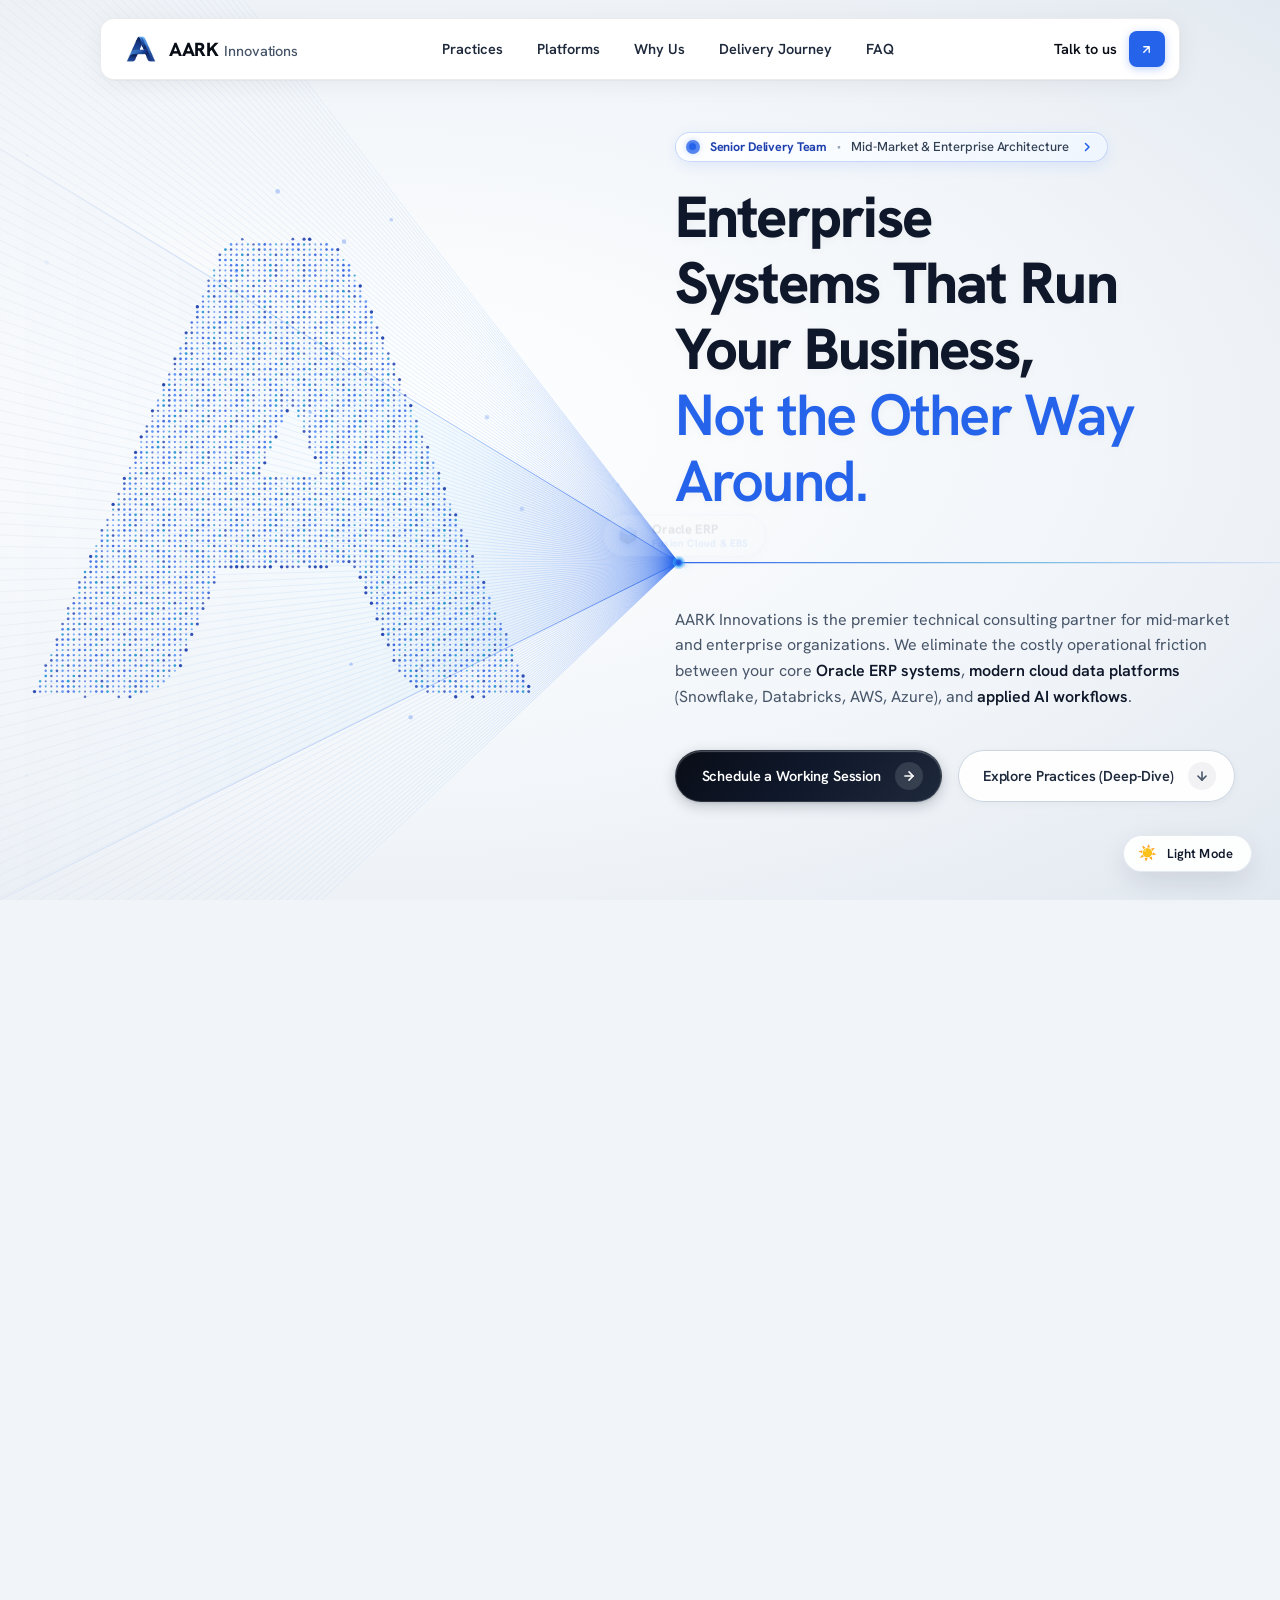
==== commit 0a7790c9: "Merge responsiveness updates, WebP assets, legal pages; remove migration page and unclickable links" ====
--- a/index.html
+++ b/index.html
@@ -1,305 +1,229 @@
 <!DOCTYPE html>
+
 <html lang="en">
 <head>
-  <meta charset="UTF-8">
-  <meta name="viewport" content="width=device-width, initial-scale=1.0, viewport-fit=cover">
-  <title>AARK Innovations &mdash; Enterprise Systems That Run Your Business</title>
-  <!-- Google Fonts: Hanken Grotesk -->
-  <link rel="preconnect" href="https://fonts.googleapis.com">
-  <link rel="preconnect" href="https://fonts.gstatic.com" crossorigin>
-  <link href="https://fonts.googleapis.com/css2?family=Hanken+Grotesk:ital,wght@0,300..900;1,300..900&display=swap" rel="stylesheet">
-  <link rel="stylesheet" href="styles.css">
+<meta charset="utf-8"/>
+<meta content="width=device-width, initial-scale=1.0, viewport-fit=cover" name="viewport"/>
+<title>AARK Innovations — Enterprise Systems That Run Your Business</title>
+<!-- Google Fonts: Hanken Grotesk -->
+
+
+
+<link href="styles.css" rel="stylesheet"/>
 </head>
 <body class="light-theme">
-
-  <!-- =========================================================================
+<!-- =========================================================================
        HEADER / NAVIGATION BAR (FROM AARKINN 9 HERO)
        ========================================================================= -->
-    <!-- =========================================================================
+<!-- =========================================================================
        HEADER / NAVIGATION BAR (DAPPER REFERENCE: FLOATING PILL NAVBAR)
        Logo | Available Sections Only | "Talk to us [↗]" CTA Group
        ========================================================================= -->
-  <header class="navbar" id="top-navbar">
-    <div class="nav-container">
-      <!-- Brand Logo -->
-      <a href="#top" class="brand-logo" aria-label="AARK Innovations Home">
-        <div class="logo-mark">
-          <img src="assets/aarkin-logo.png" alt="AARK Innovations Logo" class="brand-logo-img">
-        </div>
-        <div class="brand-text-group">
-          <span class="logo-text">AARK</span>
-          <span class="logo-subtext">Innovations</span>
-        </div>
-      </a>
-
-      <!-- Center Navigation Links (Strictly Available Sections Only) -->
-      <nav class="nav-menu" id="nav-menu" aria-label="Primary Navigation">
-        <a href="#practices" class="nav-link">Practices</a>
-        <a href="#platforms" class="nav-link">Platforms</a>
-        <a href="#problem" class="nav-link">Why Us</a>
-        <a href="#models" class="nav-link">Delivery Journey</a>
-        <a href="#faq" class="nav-link">FAQ</a>
-      </nav>
-
-      <!-- Right Action CTA Group: "Talk to us" + Theme Blue Square Arrow Box -->
-      <div class="nav-actions">
-        <a href="#contact" class="nav-cta-group" aria-label="Talk to us">
-          <span class="nav-cta-text">Talk to us</span>
-          <span class="nav-cta-icon" aria-hidden="true">
-            <svg width="13" height="13" viewBox="0 0 24 24" fill="none" stroke="currentColor" stroke-width="2.5" stroke-linecap="round" stroke-linejoin="round">
+<header class="navbar" id="top-navbar">
+<div class="nav-container">
+<!-- Brand Logo -->
+<a aria-label="AARK Innovations Home" class="brand-logo" href="#top">
+<div class="logo-mark">
+<img alt="AARK Innovations Logo" class="brand-logo-img" src="assets/aarkin-logo.webp"/>
+</div>
+<div class="brand-text-group">
+<span class="logo-text">AARK</span>
+<span class="logo-subtext">Innovations</span>
+</div>
+</a>
+<!-- Center Navigation Links (Strictly Available Sections Only) -->
+<nav aria-label="Primary Navigation" class="nav-menu" id="nav-menu">
+<a class="nav-link" href="#practices">Practices</a>
+<a class="nav-link" href="#platforms">Platforms</a>
+<a class="nav-link" href="#problem">Why Us</a>
+<a class="nav-link" href="#models">Delivery Journey</a>
+<a class="nav-link" href="#faq">FAQ</a>
+</nav>
+<!-- Right Action CTA Group: "Talk to us" + Theme Blue Square Arrow Box -->
+<div class="nav-actions">
+<a aria-label="Talk to us" class="nav-cta-group" href="#contact">
+<span class="nav-cta-text">Talk to us</span>
+<span aria-hidden="true" class="nav-cta-icon">
+<svg width="13" height="13" viewBox="0 0 24 24" fill="none" stroke="currentColor" stroke-width="2.5" stroke-linecap="round" stroke-linejoin="round">
               <path d="M7 17L17 7M17 7H7M17 7V17"/>
             </svg>
-          </span>
-        </a>
-      </div>
-
-      <!-- Mobile Menu Toggle -->
-      <button class="mobile-toggle" id="mobile-toggle" aria-label="Toggle navigation" aria-expanded="false">
-        <span></span>
-        <span></span>
-        <span></span>
-      </button>
-    </div>
-  </header>
-
-
-  <!-- =========================================================================
+</span>
+</a>
+</div>
+<!-- Mobile Menu Toggle -->
+<button aria-controls="nav-menu" aria-expanded="false" aria-label="Toggle navigation" class="mobile-toggle" id="mobile-toggle">
+<span></span>
+<span></span>
+<span></span>
+</button>
+</div>
+</header>
+<!-- =========================================================================
        HERO SECTION (FROM AARKINN 9 HERO)
        Streamline Engine, Vector Canvas & 3D Interactive Tech Pipeline
        ========================================================================= -->
-  <main class="hero-wrapper" id="top">
-    <!-- Streamline Canvas for Aarkin "A" Logo and Flowing Tech Stream -->
-    <canvas id="webgl-canvas"></canvas>
-
-    <!-- Global Full-Width Stream Track (Allows 3D Tech Badges to Travel Across to the VERY END of the line) -->
-    <div class="global-stream-track" id="ticker-track"></div>
-
-    <!-- Hero Content Overlay -->
-    <div class="hero-container">
-      <!-- Left Visual Spacer (aligns with Aarkin Logo) -->
-      <div class="hero-visual-slot"></div>
-
-      <!-- Right Content Column -->
-      <div class="hero-content">
-        <!-- Eyebrow Pill -->
-        <div class="hero-eyebrow" role="note" aria-label="Senior Delivery Team — Mid-Market &amp; Enterprise Architecture">
-          <span class="eyebrow-beacon">
-            <span class="eyebrow-beacon-ping"></span>
-            <span class="eyebrow-beacon-core"></span>
-          </span>
-          <span class="eyebrow-tag">Senior Delivery Team</span>
-          <span class="eyebrow-sep" aria-hidden="true">&bull;</span>
-          <span class="eyebrow-label">Mid-Market &amp; Enterprise Architecture</span>
-          <span class="eyebrow-arrow" aria-hidden="true">
-            <svg width="12" height="12" viewBox="0 0 12 12" fill="none">
+<main class="hero-wrapper" id="top">
+<!-- Streamline Canvas for Aarkin "A" Logo and Flowing Tech Stream -->
+<canvas id="webgl-canvas"></canvas>
+<!-- Global Full-Width Stream Track (Allows 3D Tech Badges to Travel Across to the VERY END of the line) -->
+<div class="global-stream-track" id="ticker-track"></div>
+<!-- Hero Content Overlay -->
+<div class="hero-container">
+<!-- Left Visual Spacer (aligns with Aarkin Logo) -->
+<div class="hero-visual-slot"></div>
+<!-- Right Content Column -->
+<div class="hero-content">
+<!-- Eyebrow Pill -->
+<div aria-label="Senior Delivery Team — Mid-Market &amp; Enterprise Architecture" class="hero-eyebrow" role="note">
+<span class="eyebrow-beacon">
+<span class="eyebrow-beacon-ping"></span>
+<span class="eyebrow-beacon-core"></span>
+</span>
+<span class="eyebrow-tag">Senior Delivery Team</span>
+<span aria-hidden="true" class="eyebrow-sep">•</span>
+<span class="eyebrow-label">Mid-Market &amp; Enterprise Architecture</span>
+<span aria-hidden="true" class="eyebrow-arrow">
+<svg width="12" height="12" viewBox="0 0 12 12" fill="none">
               <path d="M4.5 2.5L8 6L4.5 9.5" stroke="currentColor" stroke-width="1.6" stroke-linecap="round" stroke-linejoin="round"/>
             </svg>
-          </span>
-        </div>
-
-        <h1 class="hero-title">
-          Enterprise Systems That Run Your Business,<br>
-          <span class="title-sub heading-accent">Not the Other Way Around.</span>
-        </h1>
-
-        <!-- Alignment anchor for the horizontal beam -->
-        <div class="stream-line-container" id="stream-container"></div>
-
-        <!-- Description Paragraph -->
-        <p class="hero-description">
+</span>
+</div>
+<h1 class="hero-title">
+          Enterprise Systems That Run Your Business,<br/>
+<span class="title-sub heading-accent">Not the Other Way Around.</span>
+</h1>
+<!-- Alignment anchor for the horizontal beam -->
+<div class="stream-line-container" id="stream-container"></div>
+<!-- Description Paragraph -->
+<p class="hero-description">
           AARK Innovations is the premier technical consulting partner for mid-market and enterprise organizations. We eliminate the costly operational friction between your core <strong>Oracle ERP systems</strong>, <strong>modern cloud data platforms</strong> (Snowflake, Databricks, AWS, Azure), and <strong>applied AI workflows</strong>.
         </p>
-
-        <!-- CTA Action Buttons -->
-        <div class="hero-ctas">
-          <a href="#contact" class="btn btn-hero-primary">
-            <span class="btn-text">Schedule a Working Session</span>
-            <span class="btn-arrow-bubble" aria-hidden="true">
-              <svg width="14" height="14" viewBox="0 0 16 16" fill="none">
+<!-- CTA Action Buttons -->
+<div class="hero-ctas">
+<a class="btn btn-hero-primary" href="#contact">
+<span class="btn-text">Schedule a Working Session</span>
+<span aria-hidden="true" class="btn-arrow-bubble">
+<svg width="14" height="14" viewBox="0 0 16 16" fill="none">
                 <path d="M3.33337 8H12.6667" stroke="currentColor" stroke-width="1.8" stroke-linecap="round" stroke-linejoin="round"/>
                 <path d="M8 3.33331L12.6667 7.99998L8 12.6666" stroke="currentColor" stroke-width="1.8" stroke-linecap="round" stroke-linejoin="round"/>
               </svg>
-            </span>
-          </a>
-          <a href="#practices" class="btn btn-hero-secondary">
-            <span class="btn-text">Explore Practices (Deep-Dive)</span>
-            <span class="btn-arrow-bubble" aria-hidden="true">
-              <svg width="14" height="14" viewBox="0 0 16 16" fill="none">
+</span>
+</a>
+<a class="btn btn-hero-secondary" href="#practices">
+<span class="btn-text">Explore Practices (Deep-Dive)</span>
+<span aria-hidden="true" class="btn-arrow-bubble">
+<svg width="14" height="14" viewBox="0 0 16 16" fill="none">
                 <path d="M8 3.33331V12.6666" stroke="currentColor" stroke-width="1.8" stroke-linecap="round" stroke-linejoin="round"/>
                 <path d="M12.6667 8L8 12.6666L3.33337 8" stroke="currentColor" stroke-width="1.8" stroke-linecap="round" stroke-linejoin="round"/>
               </svg>
-            </span>
-          </a>
-        </div>
-      </div>
-    </div>
-  </main>
-
-  <!-- Floating Light & Dark Mode Toggle Button (Floats on the Right Side of the Page) -->
-  <aside class="floating-theme-container" aria-label="Theme Switcher">
-    <button id="theme-toggle" class="floating-theme-btn" aria-label="Toggle Light and Dark Theme" type="button">
-      <span id="theme-icon" class="floating-theme-icon" aria-hidden="true">☀️</span>
-      <span id="theme-text" class="floating-theme-text">Light Mode</span>
-    </button>
-  </aside>
-
-  
-
-<section class="shell hx-paths is-drawable" id="practices" aria-labelledby="paths-title">
-      
-      <!-- Section Header: Eyebrow | Title | Description -->
-      <div class="re-section-head">
-        <p class="eyebrow" id="section-eyebrow">Three Core Disciplines &bull; One Unified Team</p>
-        <h2 id="paths-title">The Foundation, The Data, and <span class="heading-accent">The Intelligence</span></h2>
-        <p id="section-desc">
+</span>
+</a>
+</div>
+</div>
+</div>
+</main>
+<!-- Floating Light & Dark Mode Toggle Button (Floats on the Right Side of the Page) -->
+<aside aria-label="Theme Switcher" class="floating-theme-container">
+<button aria-label="Toggle Light and Dark Theme" class="floating-theme-btn" id="theme-toggle" type="button">
+<span aria-hidden="true" class="floating-theme-icon" id="theme-icon">☀️</span>
+<span class="floating-theme-text" id="theme-text">Light Mode</span>
+</button>
+</aside>
+<section aria-labelledby="paths-title" class="shell hx-paths is-drawable" id="practices">
+<!-- Section Header: Eyebrow | Title | Description -->
+<div class="re-section-head">
+<p class="eyebrow" id="section-eyebrow">Three Core Disciplines • One Unified Team</p>
+<h2 id="paths-title">The Foundation, The Data, and <span class="heading-accent">The Intelligence</span></h2>
+<p id="section-desc">
           We don’t sell AI as a novelty. We fix your transactional core, consolidate your data into a single source of truth, and deploy intelligent automation where it produces measurable ROI.
         </p>
-      </div>
-
-      <!-- 3x2 Interactive Card Grid -->
-      <div class="hx-path-grid" id="path-grid" role="list">
-        
-        <!-- CARD 01: Local Businesses -->
-        <a class="hx-path" href="#local-businesses" role="listitem" id="card-1">
-          <div class="hx-path-img-wrap">
-            <img class="hx-path-img" src="assets/services/service-1.jpg" alt="Oracle ERP Services" loading="lazy" width="600" height="375">
-          </div>
-          <span class="hx-path-n" data-field="num">01</span>
-          <h3 data-field="title">Oracle ERP Services</h3>
-          <p data-field="desc">Fusion Cloud ERP implementations and rollouts, EBS migrations, and OIC integration architecture.</p>
-          <span class="hx-path-go" aria-hidden="true">
-            <svg class="ui-arrow" width="20" height="20" viewBox="0 0 24 24" fill="none" stroke="currentColor" stroke-width="1.5" stroke-linecap="round" stroke-linejoin="round" aria-hidden="true">
-              <path d="M6 18 18 6M6 6h12v12"/>
-            </svg>
-          </span>
-        </a>
-
-        <!-- CARD 02: Restaurants and Retail -->
-        <a class="hx-path" href="#restaurants-retail" role="listitem" id="card-2">
-          <div class="hx-path-img-wrap">
-            <img class="hx-path-img" src="assets/services/service-2.jpg" alt="Cloud & Data Platforms" loading="lazy" width="600" height="375">
-          </div>
-          <span class="hx-path-n" data-field="num">02</span>
-          <h3 data-field="title">Cloud & Data Platforms</h3>
-          <p data-field="desc">Modern Lakehouse builds on Databricks and Snowflake with resilient pipelines and landing zone architecture.</p>
-          <span class="hx-path-go" aria-hidden="true">
-            <svg class="ui-arrow" width="20" height="20" viewBox="0 0 24 24" fill="none" stroke="currentColor" stroke-width="1.5" stroke-linecap="round" stroke-linejoin="round" aria-hidden="true">
-              <path d="M6 18 18 6M6 6h12v12"/>
-            </svg>
-          </span>
-        </a>
-
-        <!-- CARD 03: Professional Firms -->
-        <a class="hx-path" href="#professional-firms" role="listitem" id="card-3">
-          <div class="hx-path-img-wrap">
-            <img class="hx-path-img" src="assets/services/service-3.jpg" alt="Applied AI & Automation" loading="lazy" width="600" height="375">
-          </div>
-          <span class="hx-path-n" data-field="num">03</span>
-          <h3 data-field="title">Applied AI & Automation</h3>
-          <p data-field="desc">Targeted AI agents and process automation layered on verified ERP and data foundations.</p>
-          <span class="hx-path-go" aria-hidden="true">
-            <svg class="ui-arrow" width="20" height="20" viewBox="0 0 24 24" fill="none" stroke="currentColor" stroke-width="1.5" stroke-linecap="round" stroke-linejoin="round" aria-hidden="true">
-              <path d="M6 18 18 6M6 6h12v12"/>
-            </svg>
-          </span>
-        </a>
-
-        <!-- CARD 04: Contractors and Builders -->
-        <a class="hx-path" href="#contractors-builders" role="listitem" id="card-4">
-          <div class="hx-path-img-wrap">
-            <img class="hx-path-img" src="assets/services/service-4.jpg" alt="System Integration" loading="lazy" width="600" height="375">
-          </div>
-          <span class="hx-path-n" data-field="num">04</span>
-          <h3 data-field="title">System Integration</h3>
-          <p data-field="desc">Enterprise connectors across Oracle Integration Cloud, REST APIs, FBDI, and hybrid cloud ecosystems.</p>
-          <span class="hx-path-go" aria-hidden="true">
-            <svg class="ui-arrow" width="20" height="20" viewBox="0 0 24 24" fill="none" stroke="currentColor" stroke-width="1.5" stroke-linecap="round" stroke-linejoin="round" aria-hidden="true">
-              <path d="M6 18 18 6M6 6h12v12"/>
-            </svg>
-          </span>
-        </a>
-
-        <!-- CARD 05: Real Estate -->
-        <a class="hx-path" href="#real-estate" role="listitem" id="card-5">
-          <div class="hx-path-img-wrap">
-            <img class="hx-path-img" src="assets/services/service-5.jpg" alt="Mid-Market Modernization" loading="lazy" width="600" height="375">
-          </div>
-          <span class="hx-path-n" data-field="num">05</span>
-          <h3 data-field="title">Mid-Market Modernization</h3>
-          <p data-field="desc">Modernizing operational workflows without the risk, delays, or multi-year bloat of traditional consultancies.</p>
-          <span class="hx-path-go" aria-hidden="true">
-            <svg class="ui-arrow" width="20" height="20" viewBox="0 0 24 24" fill="none" stroke="currentColor" stroke-width="1.5" stroke-linecap="round" stroke-linejoin="round" aria-hidden="true">
-              <path d="M6 18 18 6M6 6h12v12"/>
-            </svg>
-          </span>
-        </a>
-
-        <!-- CARD 06: New Locations -->
-        <a class="hx-path" href="#new-locations" role="listitem" id="card-6">
-          <div class="hx-path-img-wrap">
-            <img class="hx-path-img" src="assets/services/service-6.jpg" alt="Architecture Advisory" loading="lazy" width="600" height="375">
-          </div>
-          <span class="hx-path-n" data-field="num">06</span>
-          <h3 data-field="title">Architecture Advisory</h3>
-          <p data-field="desc">Hands-on principal consultants from initial blueprint and scoping through go-live and ongoing hypercare.</p>
-          <span class="hx-path-go" aria-hidden="true">
-            <svg class="ui-arrow" width="20" height="20" viewBox="0 0 24 24" fill="none" stroke="currentColor" stroke-width="1.5" stroke-linecap="round" stroke-linejoin="round" aria-hidden="true">
-              <path d="M6 18 18 6M6 6h12v12"/>
-            </svg>
-          </span>
-        </a>
-
-      </div><!-- /.hx-path-grid -->
-
-      <!-- Bottom Links Row (with Animated Arrow Translation) -->
-      <div class="hx-paths-more" role="navigation" aria-label="Related links">
-        <a class="text-link" href="#everyone">
-          <span>Enterprise Architecture Blueprint</span>
-          <svg class="ui-arrow" width="20" height="20" viewBox="0 0 24 24" fill="none" stroke="currentColor" stroke-width="1.5" stroke-linecap="round" stroke-linejoin="round" aria-hidden="true">
+</div>
+<!-- 3x2 Interactive Card Grid -->
+<div class="hx-path-grid" id="path-grid" role="list">
+<!-- CARD 01: Local Businesses -->
+<article class="hx-path" id="card-1" role="listitem">
+<div class="hx-path-img-wrap">
+<img alt="Oracle ERP Services" class="hx-path-img" height="375" loading="lazy" src="assets/services/service-1.webp" width="600"/>
+</div>
+<span class="hx-path-n" data-field="num">01</span>
+<h3 data-field="title">Oracle ERP Services</h3>
+<p data-field="desc">Fusion Cloud ERP implementations and rollouts, EBS migrations, and OIC integration architecture.</p>
+</article>
+<!-- CARD 02: Restaurants and Retail -->
+<article class="hx-path" id="card-2" role="listitem">
+<div class="hx-path-img-wrap">
+<img alt="Cloud &amp; Data Platforms" class="hx-path-img" height="375" loading="lazy" src="assets/services/service-2.webp" width="600"/>
+</div>
+<span class="hx-path-n" data-field="num">02</span>
+<h3 data-field="title">Cloud &amp; Data Platforms</h3>
+<p data-field="desc">Modern Lakehouse builds on Databricks and Snowflake with resilient pipelines and landing zone architecture.</p>
+</article>
+<!-- CARD 03: Professional Firms -->
+<article class="hx-path" id="card-3" role="listitem">
+<div class="hx-path-img-wrap">
+<img alt="Applied AI &amp; Automation" class="hx-path-img" height="375" loading="lazy" src="assets/services/service-3.webp" width="600"/>
+</div>
+<span class="hx-path-n" data-field="num">03</span>
+<h3 data-field="title">Applied AI &amp; Automation</h3>
+<p data-field="desc">Targeted AI agents and process automation layered on verified ERP and data foundations.</p>
+</article>
+<!-- CARD 04: Contractors and Builders -->
+<article class="hx-path" id="card-4" role="listitem">
+<div class="hx-path-img-wrap">
+<img alt="System Integration" class="hx-path-img" height="375" loading="lazy" src="assets/services/service-4.webp" width="600"/>
+</div>
+<span class="hx-path-n" data-field="num">04</span>
+<h3 data-field="title">System Integration</h3>
+<p data-field="desc">Enterprise connectors across Oracle Integration Cloud, REST APIs, FBDI, and hybrid cloud ecosystems.</p>
+</article>
+<!-- CARD 05: Real Estate -->
+<article class="hx-path" id="card-5" role="listitem">
+<div class="hx-path-img-wrap">
+<img alt="Mid-Market Modernization" class="hx-path-img" height="375" loading="lazy" src="assets/services/service-5.webp" width="600"/>
+</div>
+<span class="hx-path-n" data-field="num">05</span>
+<h3 data-field="title">Mid-Market Modernization</h3>
+<p data-field="desc">Modernizing operational workflows without the risk, delays, or multi-year bloat of traditional consultancies.</p>
+</article>
+<!-- CARD 06: New Locations -->
+<article class="hx-path" id="card-6" role="listitem">
+<div class="hx-path-img-wrap">
+<img alt="Architecture Advisory" class="hx-path-img" height="375" loading="lazy" src="assets/services/service-6.webp" width="600"/>
+</div>
+<span class="hx-path-n" data-field="num">06</span>
+<h3 data-field="title">Architecture Advisory</h3>
+<p data-field="desc">Hands-on principal consultants from initial blueprint and scoping through go-live and ongoing hypercare.</p>
+</article>
+</div><!-- /.hx-path-grid -->
+<!-- Bottom Links Row (with Animated Arrow Translation) -->
+<div aria-label="Related links" class="hx-paths-more" role="navigation">
+<a class="text-link" href="#contact">
+<span>Schedule Working Session</span>
+<svg class="ui-arrow" width="20" height="20" viewBox="0 0 24 24" fill="none" stroke="currentColor" stroke-width="1.5" stroke-linecap="round" stroke-linejoin="round" aria-hidden="true">
             <path d="M6 18 18 6M6 6h12v12"/>
           </svg>
-        </a>
-        <a class="text-link" href="#city-guides">
-          <span>ERP Migration Playbook</span>
-          <svg class="ui-arrow" width="20" height="20" viewBox="0 0 24 24" fill="none" stroke="currentColor" stroke-width="1.5" stroke-linecap="round" stroke-linejoin="round" aria-hidden="true">
-            <path d="M6 18 18 6M6 6h12v12"/>
-          </svg>
-        </a>
-        <a class="text-link" href="#website-check">
-          <span>Schedule Working Session</span>
-          <svg class="ui-arrow" width="20" height="20" viewBox="0 0 24 24" fill="none" stroke="currentColor" stroke-width="1.5" stroke-linecap="round" stroke-linejoin="round" aria-hidden="true">
-            <path d="M6 18 18 6M6 6h12v12"/>
-          </svg>
-        </a>
-      </div>
-
-    </section>
-
-<section class="shell re-services" id="platforms" aria-labelledby="services-heading">
-
-      <!-- Interactive Switcher Toolbar -->
-      
-
-      <!-- 3-Column Section Header (Eyebrow | Massive Title | Intro Lead) -->
-      <div class="re-section-head">
-        <p class="eyebrow" id="section-eyebrow">Platform Mastery &bull; Not a Reseller Wall</p>
-        <h2 id="services-heading">Built on the Technologies <span class="heading-accent">Powering Today's Enterprise</span></h2>
-        <p id="section-lead">We don't take kickbacks to force specific vendors. We build on the industry-leading platforms already trusted by your infrastructure team.</p>
-      </div>
-
-      <!-- List of Service Items with Micro-Animations & Yellow Highlight Hover -->
-      <div class="re-service-list" id="services-list" role="list">
-
-        <!-- ===================================================================
+</a>
+</div>
+</section>
+<section aria-labelledby="services-heading" class="shell re-services" id="platforms">
+<!-- Interactive Switcher Toolbar -->
+<!-- 3-Column Section Header (Eyebrow | Massive Title | Intro Lead) -->
+<div class="re-section-head">
+<p class="eyebrow" id="section-eyebrow">Platform Mastery • Not a Reseller Wall</p>
+<h2 id="services-heading">Built on the Technologies <span class="heading-accent">Powering Today's Enterprise</span></h2>
+<p id="section-lead">We don't take kickbacks to force specific vendors. We build on the industry-leading platforms already trusted by your infrastructure team.</p>
+</div>
+<!-- List of Service Items with Micro-Animations & Yellow Highlight Hover -->
+<div class="re-service-list" id="services-list" role="list">
+<!-- ===================================================================
              SERVICE 01: WEBSITES
              =================================================================== -->
-        <a class="re-service" href="#website-design" role="listitem" data-index="01" aria-label="Websites service details">
-          <span class="re-index">01</span>
-          <h3>Oracle ERP Cloud</h3>
-
-          <!-- Animated Browser SVG with scrolling feed & moving cursor -->
-          <span class="mo-icon mo-icon-1" aria-hidden="true">
-            <svg viewBox="0 0 160 110" focusable="false" aria-hidden="true">
+<div class="re-service re-service-static" data-index="01">
+<span class="re-index">01</span>
+<h3>Oracle ERP Cloud</h3>
+<!-- Animated Browser SVG with scrolling feed & moving cursor -->
+<span aria-hidden="true" class="mo-icon mo-icon-1">
+<svg viewBox="0 0 160 110" focusable="false" aria-hidden="true">
               <rect x="6" y="6" width="148" height="98" rx="8" class="mo-i-frame"/>
               <path d="M6 26 H154" class="mo-i-line"/>
               <circle cx="18" cy="16" r="3" class="mo-i-dot"/>
@@ -332,27 +256,18 @@
               </g>
               <path d="M0 0 L12 8 L8 12 L16 18 L13 21 L5 15 L2 19 Z" class="mo-i-cursor"/>
             </svg>
-          </span>
-
-          <p>Senior-led implementations, EBS coexistence, financial consolidation, and risk-free cloud modernization.</p>
-
-          <span class="re-service-arrow" aria-hidden="true">
-            <svg viewBox="0 0 24 24" fill="none" stroke="currentColor" stroke-width="1.6" stroke-linecap="round" stroke-linejoin="round">
-              <path d="M6 18 18 6M6 6h12v12"/>
-            </svg>
-          </span>
-        </a>
-
-        <!-- ===================================================================
+</span>
+<p>Deep expertise in Financials, SCM, Procurement, HCM, OIC, and Oracle Cloud Infrastructure.</p>
+</div>
+<!-- ===================================================================
              SERVICE 02: AI SETUP
              =================================================================== -->
-        <a class="re-service" href="#ai-setup" role="listitem" data-index="02" aria-label="AI setup service details">
-          <span class="re-index">02</span>
-          <h3>Modern Data Lakehouse</h3>
-
-          <!-- Animated AI Setup SVG with automated pipeline & illuminated tasks -->
-          <span class="mo-icon mo-icon-5" aria-hidden="true">
-            <svg viewBox="0 0 160 110" focusable="false" aria-hidden="true">
+<div class="re-service re-service-static" data-index="02">
+<span class="re-index">02</span>
+<h3>Modern Data Lakehouse</h3>
+<!-- Animated AI Setup SVG with automated pipeline & illuminated tasks -->
+<span aria-hidden="true" class="mo-icon mo-icon-5">
+<svg viewBox="0 0 160 110" focusable="false" aria-hidden="true">
               <rect x="6" y="6" width="148" height="98" rx="8" class="mo-i-frame"/>
               <path d="M6 26 H154" class="mo-i-line"/>
               <circle cx="18" cy="16" r="3" class="mo-i-dot"/>
@@ -371,27 +286,18 @@
                 </g>
               </g>
             </svg>
-          </span>
-
-          <p>AI set up in the email and software you already use, for the replies, requests and paperwork your team repeats, with training for your staff.</p>
-
-          <span class="re-service-arrow" aria-hidden="true">
-            <svg viewBox="0 0 24 24" fill="none" stroke="currentColor" stroke-width="1.6" stroke-linecap="round" stroke-linejoin="round">
-              <path d="M6 18 18 6M6 6h12v12"/>
-            </svg>
-          </span>
-        </a>
-
-        <!-- ===================================================================
+</span>
+<p>Scalable big data engineering, unified governance, and enterprise-grade machine learning pipelines. High-performance cloud data warehousing and secure data sharing.</p>
+</div>
+<!-- ===================================================================
              SERVICE 03: REAL ESTATE WEBSITES
              =================================================================== -->
-        <a class="re-service" href="#real-estate" role="listitem" data-index="03" aria-label="Real estate websites service details">
-          <span class="re-index">03</span>
-          <h3>Applied AI &amp; Automation</h3>
-
-          <!-- Animated Real Estate SVG with bouncing map pin & radar ring pulse -->
-          <span class="mo-icon mo-icon-2" aria-hidden="true">
-            <svg viewBox="0 0 160 110" focusable="false" aria-hidden="true">
+<div class="re-service re-service-static" data-index="03">
+<span class="re-index">03</span>
+<h3>Applied AI &amp; Automation</h3>
+<!-- Animated Real Estate SVG with bouncing map pin & radar ring pulse -->
+<span aria-hidden="true" class="mo-icon mo-icon-2">
+<svg viewBox="0 0 160 110" focusable="false" aria-hidden="true">
               <rect x="6" y="6" width="148" height="98" rx="8" class="mo-i-frame"/>
               <path d="M6 26 H154" class="mo-i-line"/>
               <circle cx="18" cy="16" r="3" class="mo-i-dot"/>
@@ -417,27 +323,18 @@
                 <path d="M85 26 H95" class="mo-i-line"/>
               </g>
             </svg>
-          </span>
-
-          <p>Brokerage, property, shopping center, and property management websites, which are our specialty.</p>
-
-          <span class="re-service-arrow" aria-hidden="true">
-            <svg viewBox="0 0 24 24" fill="none" stroke="currentColor" stroke-width="1.6" stroke-linecap="round" stroke-linejoin="round">
-              <path d="M6 18 18 6M6 6h12v12"/>
-            </svg>
-          </span>
-        </a>
-
-        <!-- ===================================================================
+</span>
+<p>Practical, secure, enterprise-grade AI embedded into existing workflows to eliminate high-volume cognitive busywork.</p>
+</div>
+<!-- ===================================================================
              SERVICE 04: BRANDING
              =================================================================== -->
-        <a class="re-service" href="#branding" role="listitem" data-index="04" aria-label="Branding service details">
-          <span class="re-index">04</span>
-          <h3>Microsoft Azure &amp; OpenAI</h3>
-
-          <!-- Animated Branding SVG with business card, logo seal & swatches -->
-          <span class="mo-icon mo-icon-4" aria-hidden="true">
-            <svg viewBox="0 0 160 110" focusable="false" aria-hidden="true">
+<div class="re-service re-service-static" data-index="04">
+<span class="re-index">04</span>
+<h3>Microsoft Azure &amp; OpenAI</h3>
+<!-- Animated Branding SVG with business card, logo seal & swatches -->
+<span aria-hidden="true" class="mo-icon mo-icon-4">
+<svg viewBox="0 0 160 110" focusable="false" aria-hidden="true">
               <rect x="6" y="6" width="148" height="98" rx="8" class="mo-i-frame"/>
               <path d="M6 26 H154" class="mo-i-line"/>
               <circle cx="18" cy="16" r="3" class="mo-i-dot"/>
@@ -457,27 +354,19 @@
                 <path d="M22 10 A24 24 0 0 1 54 10" class="mo-i-mark"/>
               </g>
             </svg>
-          </span>
+</span>
+<p>Enterprise Azure landing zones, secure private AI deployments, and hybrid cloud integration.</p>
 
-          <p>Logos, identities, and names for businesses and properties, with the artwork for signs, documents, and the web.</p>
-
-          <span class="re-service-arrow" aria-hidden="true">
-            <svg viewBox="0 0 24 24" fill="none" stroke="currentColor" stroke-width="1.6" stroke-linecap="round" stroke-linejoin="round">
-              <path d="M6 18 18 6M6 6h12v12"/>
-            </svg>
-          </span>
-        </a>
-
-        <!-- ===================================================================
+</div>
+<!-- ===================================================================
              SERVICE 05: MARKETING MATERIALS
              =================================================================== -->
-        <a class="re-service" href="#marketing-materials" role="listitem" data-index="05" aria-label="Marketing materials service details">
-          <span class="re-index">05</span>
-          <h3>Amazon Web Services (AWS)</h3>
-
-          <!-- Animated Marketing Brochure SVG with 3D folding panels -->
-          <span class="mo-icon mo-icon-3" aria-hidden="true">
-            <svg viewBox="0 0 160 110" focusable="false" aria-hidden="true">
+<div class="re-service re-service-static" data-index="05">
+<span class="re-index">05</span>
+<h3>Amazon Web Services (AWS)</h3>
+<!-- Animated Marketing Brochure SVG with 3D folding panels -->
+<span aria-hidden="true" class="mo-icon mo-icon-3">
+<svg viewBox="0 0 160 110" focusable="false" aria-hidden="true">
               <rect x="6" y="6" width="148" height="98" rx="8" class="mo-i-frame"/>
               <path d="M6 26 H154" class="mo-i-line"/>
               <circle cx="18" cy="16" r="3" class="mo-i-dot"/>
@@ -494,55 +383,41 @@
                 <rect x="-11" y="22" width="22" height="16" rx="4" class="mo-i-card"/>
               </g>
             </svg>
-          </span>
+</span>
+<p>Serverless event-driven architectures, resilient multi-region infrastructure, and scalable cloud compute.</p>
 
-          <p>Brochures, offering memorandums, flyers, and presentations, designed for print and digital use.</p>
-
-          <span class="re-service-arrow" aria-hidden="true">
-            <svg viewBox="0 0 24 24" fill="none" stroke="currentColor" stroke-width="1.6" stroke-linecap="round" stroke-linejoin="round">
-              <path d="M6 18 18 6M6 6h12v12"/>
-            </svg>
-          </span>
-        </a>
-
-      </div><!-- /re-service-list -->
-
-      <!-- Bottom Subtext with Sector Cross-Links -->
-      <p class="re-service-more" id="section-more">
-        We build architectures that scale seamlessly across <a href="#oracle-cloud">Oracle Cloud Infrastructure (OCI)</a>, <a href="#azure">Microsoft Azure</a>, <a href="#aws">Amazon Web Services (AWS)</a>, and <a href="#hybrid">hybrid on-premises environments</a> with zero vendor lock-in.
+</div>
+</div><!-- /re-service-list -->
+<!-- Bottom Subtext with Sector Cross-Links -->
+<p class="re-service-more" id="section-more">
+        We build architectures that scale seamlessly across <span class="platform-static-text">Oracle Cloud Infrastructure (OCI)</span>, <span class="platform-static-text">Microsoft Azure</span>, <span class="platform-static-text">Amazon Web Services (AWS)</span>, and <span class="platform-static-text">hybrid on-premises environments</span> with zero vendor lock-in.
       </p>
-
-    </section>
-
-
-  <!-- =========================================================================
+</section>
+<!-- =========================================================================
        SECTION 06: THE PROBLEM / THE BOTTLENECK & DATA TRUST GAP
        (Merged from Folder Aarkinn 6 & Matched to Royal Blue & Deep Navy Theme)
        ========================================================================= -->
-  <section class="event-highlights" id="problem" aria-labelledby="problem-heading">
-    <div class="shell">
-
-      <!-- Section Header -->
-      <div class="event-highlights__header">
-        <div class="eyebrow-badge">
-          <svg width="10" height="11" viewBox="0 0 9 10" fill="none" xmlns="http://www.w3.org/2000/svg" aria-hidden="true">
+<section aria-labelledby="problem-heading" class="event-highlights" id="problem">
+<div class="shell">
+<!-- Section Header -->
+<div class="event-highlights__header">
+<div class="eyebrow-badge">
+<svg width="10" height="11" viewBox="0 0 9 10" fill="none" xmlns="http://www.w3.org/2000/svg" aria-hidden="true">
             <path d="M1.07387 0.0924387L8.64148 4.3878C9.11951 4.65915 9.11951 5.33754 8.64148 5.60889L1.07387 9.90425C0.595848 10.1756 0 9.83807 0 9.29536V0.704643C0 0.161932 0.595848 -0.175607 1.07387 0.0957479V0.0924387Z" fill="#1e40af"/>
           </svg>
-          <span>THE BOTTLENECK</span>
-        </div>
-        <h2 class="event-highlights__title" id="problem-heading">The busywork is <span class="heading-accent">the real bottleneck.</span></h2>
-        <p class="event-highlights__subtitle">
-          Your systems aren't broken. They're just trapped in silos &mdash; quietly costing you deals, delaying executive reporting, and slowing delivery every month.
+<span>THE BOTTLENECK</span>
+</div>
+<h2 class="event-highlights__title" id="problem-heading">The busywork is <span class="heading-accent">the real bottleneck.</span></h2>
+<p class="event-highlights__subtitle">
+          Your systems aren't broken. They're just trapped in silos — quietly costing you deals, delaying executive reporting, and slowing delivery every month.
         </p>
-      </div>
-
-      <!-- 3-Card Interactive Grid -->
-      <div class="cards-grid">
-
-        <!-- Card 01: The Integration Chasm -->
-        <article class="fwrd-zoom-card fwrd-zoom-card--purple" aria-label="The Integration Chasm details">
-          <div class="fwrd-zoom-card__art" aria-hidden="true">
-            <svg xmlns="http://www.w3.org/2000/svg" width="267" height="270" viewBox="0 0 267 270" fill="none">
+</div>
+<!-- 3-Card Interactive Grid -->
+<div class="cards-grid">
+<!-- Card 01: The Integration Chasm -->
+<article aria-label="The Integration Chasm details" class="fwrd-zoom-card fwrd-zoom-card--purple">
+<div aria-hidden="true" class="fwrd-zoom-card__art">
+<svg xmlns="http://www.w3.org/2000/svg" width="267" height="270" viewBox="0 0 267 270" fill="none">
               <g class="fwrd-background">
                 <path d="M0.378281 53.7086L1.18764e-05 262.373C-0.00715231 266.583 3.22784 270 7.22116 270H155.603C159.591 270 162.824 266.591 162.824 262.386V228.042C162.824 223.837 166.057 220.429 170.046 220.429H259.779C263.767 220.429 267 217.02 267 212.815V9.81707C267 4.39529 262.831 0 257.689 0H59.0059C55.0176 0 51.7844 3.40882 51.7844 7.61338V38.4954C51.7844 42.7003 48.5512 46.1092 44.5629 46.1092H7.59942C3.61649 46.1092 0.385445 49.5089 0.378281 53.7086Z" fill="#0f172a"/>
               </g>
@@ -553,29 +428,28 @@
                 </g>
               </g>
             </svg>
-          </div>
-          <div class="fwrd-zoom-card__title-layer">
-            <h3 class="fwrd-zoom-card__title">The Integration Chasm</h3>
-          </div>
-          <div class="fwrd-zoom-card__text-layer">
-            <p class="fwrd-zoom-card__desc">
+</div>
+<div class="fwrd-zoom-card__title-layer">
+<h3 class="fwrd-zoom-card__title">The Integration Chasm</h3>
+</div>
+<div class="fwrd-zoom-card__text-layer">
+<p class="fwrd-zoom-card__desc">
               Sales waits three days for custom quotes. Finance spends 15 hours every Monday reconciling ERP revenue with CRM pipelines across five contradictory spreadsheets.
             </p>
-          </div>
-          <div class="fwrd-zoom-card__toggle" aria-hidden="true">
-            <svg class="fwrd-zoom-card__toggle-plus" width="13" height="13" viewBox="0 0 13 13" fill="none">
+</div>
+<div aria-hidden="true" class="fwrd-zoom-card__toggle">
+<svg class="fwrd-zoom-card__toggle-plus" width="13" height="13" viewBox="0 0 13 13" fill="none">
               <path d="M1 6.2506H11.5012M6.2506 1V11.5012" stroke="#1e40af" stroke-width="2.2" stroke-linecap="round"/>
             </svg>
-            <svg class="fwrd-zoom-card__toggle-minus" width="12" height="2" viewBox="0 0 12 2" fill="none">
+<svg class="fwrd-zoom-card__toggle-minus" width="12" height="2" viewBox="0 0 12 2" fill="none">
               <line y1="1" x2="12" y2="1" stroke="#1e40af" stroke-width="2.2" stroke-linecap="round"/>
             </svg>
-          </div>
-        </article>
-
-        <!-- Card 02: The AI Foundation Trap -->
-        <article class="fwrd-zoom-card fwrd-zoom-card--pink" aria-label="The AI Foundation Trap details">
-          <div class="fwrd-zoom-card__art" aria-hidden="true">
-            <svg xmlns="http://www.w3.org/2000/svg" width="267" height="270" viewBox="0 0 267 270" fill="none">
+</div>
+</article>
+<!-- Card 02: The AI Foundation Trap -->
+<article aria-label="The AI Foundation Trap details" class="fwrd-zoom-card fwrd-zoom-card--pink">
+<div aria-hidden="true" class="fwrd-zoom-card__art">
+<svg xmlns="http://www.w3.org/2000/svg" width="267" height="270" viewBox="0 0 267 270" fill="none">
               <g class="fwrd-background">
                 <path d="M0.378281 53.7086L1.18764e-05 262.373C-0.00715231 266.583 3.22784 270 7.22116 270H155.603C159.591 270 162.824 266.591 162.824 262.386V228.042C162.824 223.837 166.057 220.429 170.046 220.429H259.779C263.767 220.429 267 217.02 267 212.815V9.81707C267 4.39529 262.831 0 257.689 0H59.0059C55.0176 0 51.7844 3.40882 51.7844 7.61338V38.4954C51.7844 42.7003 48.5512 46.1092 44.5629 46.1092H7.59942C3.61649 46.1092 0.385445 49.5089 0.378281 53.7086Z" fill="#172554"/>
               </g>
@@ -586,29 +460,28 @@
                 </g>
               </g>
             </svg>
-          </div>
-          <div class="fwrd-zoom-card__title-layer">
-            <h3 class="fwrd-zoom-card__title">The AI Foundation Trap</h3>
-          </div>
-          <div class="fwrd-zoom-card__text-layer">
-            <p class="fwrd-zoom-card__desc">
+</div>
+<div class="fwrd-zoom-card__title-layer">
+<h3 class="fwrd-zoom-card__title">The AI Foundation Trap</h3>
+</div>
+<div class="fwrd-zoom-card__text-layer">
+<p class="fwrd-zoom-card__desc">
               Skipping core ERP and lakehouse foundations to build speculative AI pilots is why 85% of corporate AI projects stall. AI is only as capable as the data underneath it.
             </p>
-          </div>
-          <div class="fwrd-zoom-card__toggle" aria-hidden="true">
-            <svg class="fwrd-zoom-card__toggle-plus" width="13" height="13" viewBox="0 0 13 13" fill="none">
+</div>
+<div aria-hidden="true" class="fwrd-zoom-card__toggle">
+<svg class="fwrd-zoom-card__toggle-plus" width="13" height="13" viewBox="0 0 13 13" fill="none">
               <path d="M1 6.2506H11.5012M6.2506 1V11.5012" stroke="#1e40af" stroke-width="2.2" stroke-linecap="round"/>
             </svg>
-            <svg class="fwrd-zoom-card__toggle-minus" width="12" height="2" viewBox="0 0 12 2" fill="none">
+<svg class="fwrd-zoom-card__toggle-minus" width="12" height="2" viewBox="0 0 12 2" fill="none">
               <line y1="1" x2="12" y2="1" stroke="#1e40af" stroke-width="2.2" stroke-linecap="round"/>
             </svg>
-          </div>
-        </article>
-
-        <!-- Card 03: Cognitive Busywork -->
-        <article class="fwrd-zoom-card fwrd-zoom-card--yellow" aria-label="Cognitive Busywork details">
-          <div class="fwrd-zoom-card__art" aria-hidden="true">
-            <svg xmlns="http://www.w3.org/2000/svg" width="267" height="270" viewBox="0 0 267 270" fill="none">
+</div>
+</article>
+<!-- Card 03: Cognitive Busywork -->
+<article aria-label="Cognitive Busywork details" class="fwrd-zoom-card fwrd-zoom-card--yellow">
+<div aria-hidden="true" class="fwrd-zoom-card__art">
+<svg xmlns="http://www.w3.org/2000/svg" width="267" height="270" viewBox="0 0 267 270" fill="none">
               <g class="fwrd-background">
                 <path d="M0.378281 53.7086L1.18764e-05 262.373C-0.00715231 266.583 3.22784 270 7.22116 270H155.603C159.591 270 162.824 266.591 162.824 262.386V228.042C162.824 223.837 166.057 220.429 170.046 220.429H259.779C263.767 220.429 267 217.02 267 212.815V9.81707C267 4.39529 262.831 0 257.689 0H59.0059C55.0176 0 51.7844 3.40882 51.7844 7.61338V38.4954C51.7844 42.7003 48.5512 46.1092 44.5629 46.1092H7.59942C3.61649 46.1092 0.385445 49.5089 0.378281 53.7086Z" fill="#1e40af"/>
               </g>
@@ -620,31 +493,29 @@
                 </g>
               </g>
             </svg>
-          </div>
-          <div class="fwrd-zoom-card__title-layer">
-            <h3 class="fwrd-zoom-card__title">Cognitive Busywork</h3>
-          </div>
-          <div class="fwrd-zoom-card__text-layer">
-            <p class="fwrd-zoom-card__desc">
+</div>
+<div class="fwrd-zoom-card__title-layer">
+<h3 class="fwrd-zoom-card__title">Cognitive Busywork</h3>
+</div>
+<div class="fwrd-zoom-card__text-layer">
+<p class="fwrd-zoom-card__desc">
               Your best people are copying data between systems, answering repetitive RFPs from scratch, and manually keying order numbers from PDFs instead of growing the business.
             </p>
-          </div>
-          <div class="fwrd-zoom-card__toggle" aria-hidden="true">
-            <svg class="fwrd-zoom-card__toggle-plus" width="13" height="13" viewBox="0 0 13 13" fill="none">
+</div>
+<div aria-hidden="true" class="fwrd-zoom-card__toggle">
+<svg class="fwrd-zoom-card__toggle-plus" width="13" height="13" viewBox="0 0 13 13" fill="none">
               <path d="M1 6.2506H11.5012M6.2506 1V11.5012" stroke="#1e40af" stroke-width="2.2" stroke-linecap="round"/>
             </svg>
-            <svg class="fwrd-zoom-card__toggle-minus" width="12" height="2" viewBox="0 0 12 2" fill="none">
+<svg class="fwrd-zoom-card__toggle-minus" width="12" height="2" viewBox="0 0 12 2" fill="none">
               <line y1="1" x2="12" y2="1" stroke="#1e40af" stroke-width="2.2" stroke-linecap="round"/>
             </svg>
-          </div>
-        </article>
-
-      </div><!-- /.cards-grid -->
-
-      <!-- Lower Stat Banner (67% Callout) -->
-      <aside class="stat-banner" aria-label="Data trust statistics">
-        <div class="stat-banner__art" aria-hidden="true">
-          <svg width="294" height="238" viewBox="0 0 294 238" fill="none" xmlns="http://www.w3.org/2000/svg">
+</div>
+</article>
+</div><!-- /.cards-grid -->
+<!-- Lower Stat Banner (67% Callout) -->
+<aside aria-label="Data trust statistics" class="stat-banner">
+<div aria-hidden="true" class="stat-banner__art">
+<svg width="294" height="238" viewBox="0 0 294 238" fill="none" xmlns="http://www.w3.org/2000/svg">
             <mask id="mask0_stat" style="mask-type:alpha" maskUnits="userSpaceOnUse" x="0" y="0" width="294" height="238">
               <rect width="294" height="238" fill="#1e40af"/>
             </mask>
@@ -654,67 +525,58 @@
               <path d="M173.475 55.945C173.042 54.125 172.284 52.76 171.2 51.85C170.16 50.94 168.644 50.485 166.65 50.485C163.66 50.485 161.45 51.6983 160.02 54.125C158.634 56.5083 157.919 60.4083 157.875 65.825C158.915 64.0917 160.432 62.7483 162.425 61.795C164.419 60.7983 166.585 60.3 168.925 60.3C171.742 60.3 174.234 60.9067 176.4 62.12C178.567 63.3333 180.257 65.11 181.47 67.45C182.684 69.7467 183.29 72.52 183.29 75.77C183.29 78.8467 182.662 81.5983 181.405 84.025C180.192 86.4083 178.394 88.2717 176.01 89.615C173.627 90.9583 170.789 91.63 167.495 91.63C162.989 91.63 159.435 90.6333 156.835 88.64C154.279 86.6467 152.48 83.8733 151.44 80.32C150.444 76.7233 149.945 72.3033 149.945 67.06C149.945 59.13 151.31 53.15 154.04 49.12C156.77 45.0467 161.082 43.01 166.975 43.01C171.525 43.01 175.057 44.245 177.57 46.715C180.084 49.185 181.535 52.2617 181.925 55.945H173.475ZM166.845 67.775C164.549 67.775 162.62 68.4467 161.06 69.79C159.5 71.1333 158.72 73.0833 158.72 75.64C158.72 78.1967 159.435 80.2117 160.865 81.685C162.339 83.1583 164.397 83.895 167.04 83.895C169.38 83.895 171.222 83.18 172.565 81.75C173.952 80.32 174.645 78.3917 174.645 75.965C174.645 73.4517 173.974 71.4583 172.63 69.985C171.33 68.5117 169.402 67.775 166.845 67.775ZM218.643 51.005L201.353 91.5H192.123L209.543 52.045H187.313V44.245H218.643V51.005ZM221.053 55.75C221.053 52.4567 222.006 49.8783 223.913 48.015C225.863 46.1517 228.355 45.22 231.388 45.22C234.421 45.22 236.891 46.1517 238.798 48.015C240.748 49.8783 241.723 52.4567 241.723 55.75C241.723 59.0867 240.748 61.6867 238.798 63.55C236.891 65.4133 234.421 66.345 231.388 66.345C228.355 66.345 225.863 65.4133 223.913 63.55C222.006 61.6867 221.053 59.0867 221.053 55.75ZM262.783 46L237.238 91.5H228.398L253.878 46H262.783ZM231.323 50.68C228.94 50.68 227.748 52.37 227.748 55.75C227.748 59.1733 228.94 60.885 231.323 60.885C232.493 60.885 233.403 60.4733 234.053 59.65C234.703 58.7833 235.028 57.4833 235.028 55.75C235.028 52.37 233.793 50.68 231.323 50.68ZM249.588 81.685C249.588 78.3483 250.541 75.77 252.448 73.95C254.398 72.0867 256.89 71.155 259.923 71.155C262.956 71.155 265.405 72.0867 267.268 73.95C269.175 75.77 270.128 78.3483 270.128 81.685C270.128 85.0217 269.175 87.6217 267.268 89.485C265.405 91.3483 262.956 92.28 259.923 92.28C256.846 92.28 254.355 91.3483 252.448 89.485C250.541 87.6217 249.588 85.0217 249.588 81.685ZM259.858 76.615C257.388 76.615 256.153 78.305 256.153 81.685C256.153 85.1083 257.388 86.82 259.858 86.82C262.285 86.82 263.498 85.1083 263.498 81.685C263.498 78.305 262.285 76.615 259.858 76.615Z" fill="#090d16"/>
             </g>
           </svg>
-        </div>
-
-        <div class="stat-banner__content">
-          <h3 class="stat-banner__heading">
+</div>
+<div class="stat-banner__content">
+<h3 class="stat-banner__heading">
             of data leaders don't fully trust the reports in their organisation. Yet they're being asked to scale AI faster than ever.
           </h3>
-          <ul class="stat-banner__list">
-            <li class="stat-banner__item">
-              <span class="stat-banner__item-icon" aria-hidden="true">
-                <svg width="8" height="9" viewBox="0 0 8 9" fill="none">
+<ul class="stat-banner__list">
+<li class="stat-banner__item">
+<span aria-hidden="true" class="stat-banner__item-icon">
+<svg width="8" height="9" viewBox="0 0 8 9" fill="none">
                   <path d="M1 1.5L7 4.5L1 7.5V1.5Z" fill="currentColor"/>
                 </svg>
-              </span>
-              <span>Why disconnected systems quietly cost revenue every quarter</span>
-            </li>
-            <li class="stat-banner__item">
-              <span class="stat-banner__item-icon" aria-hidden="true">
-                <svg width="8" height="9" viewBox="0 0 8 9" fill="none">
+</span>
+<span>Why disconnected systems quietly cost revenue every quarter</span>
+</li>
+<li class="stat-banner__item">
+<span aria-hidden="true" class="stat-banner__item-icon">
+<svg width="8" height="9" viewBox="0 0 8 9" fill="none">
                   <path d="M1 1.5L7 4.5L1 7.5V1.5Z" fill="currentColor"/>
                 </svg>
-              </span>
-              <span>How senior architects eliminate manual reconciliation</span>
-            </li>
-            <li class="stat-banner__item">
-              <span class="stat-banner__item-icon" aria-hidden="true">
-                <svg width="8" height="9" viewBox="0 0 8 9" fill="none">
+</span>
+<span>How senior architects eliminate manual reconciliation</span>
+</li>
+<li class="stat-banner__item">
+<span aria-hidden="true" class="stat-banner__item-icon">
+<svg width="8" height="9" viewBox="0 0 8 9" fill="none">
                   <path d="M1 1.5L7 4.5L1 7.5V1.5Z" fill="currentColor"/>
                 </svg>
-              </span>
-              <span>Foundations first, automation second, applied AI third</span>
-            </li>
-          </ul>
-        </div>
-      </aside>
-
-    </div><!-- /.shell -->
-  </section><!-- /#problem .event-highlights -->
-
-
-  
-
-
-  <!-- =========================================================================
+</span>
+<span>Foundations first, automation second, applied AI third</span>
+</li>
+</ul>
+</div>
+</aside>
+</div><!-- /.shell -->
+</section><!-- /#problem .event-highlights -->
+<!-- =========================================================================
        SECTION 10: ENGAGEMENT MODELS & THE DELIVERY JOURNEY (FROM AARKINN 7)
        1:1 Serpentine Curve, Radar Pulse Tracker & Interactive Milestone Cards
        ========================================================================= -->
-  <section class="journey" id="models" aria-label="AARK Delivery Journey and Engagement Models">
-    <!-- Section Header -->
-    <div class="journey-header">
-      <span class="journey-eyebrow">Engagement Models &bull; Predictable Enterprise Delivery</span>
-      <h2 class="journey-title">From Operational Friction <span class="heading-accent">to Working Software</span></h2>
-      <p class="journey-subtitle">
+<section aria-label="AARK Delivery Journey and Engagement Models" class="journey" id="models">
+<!-- Section Header -->
+<div class="journey-header">
+<span class="journey-eyebrow">Engagement Models • Predictable Enterprise Delivery</span>
+<h2 class="journey-title">From Operational Friction <span class="heading-accent">to Working Software</span></h2>
+<p class="journey-subtitle">
         No 80-page strategy decks that sit on a shelf. No junior handoffs or surprise billings. A disciplined, sequential journey from diagnostic blueprint to production cutover.
       </p>
-    </div>
-
-    <!-- Stage with Serpentine SVG Spine, Weaving Nodes, and Absolute Placed Cards -->
-    <div class="journey-stage">
-      
-      <!-- SVG Vector Snake Spine & Traveling Marker Rings -->
-      <svg class="journey-svg" viewBox="0 0 302 2186" width="302" height="2186" aria-hidden="true" focusable="false">
+</div>
+<!-- Stage with Serpentine SVG Spine, Weaving Nodes, and Absolute Placed Cards -->
+<div class="journey-stage">
+<!-- SVG Vector Snake Spine & Traveling Marker Rings -->
+<svg class="journey-svg" viewBox="0 0 302 2186" width="302" height="2186" aria-hidden="true" focusable="false">
         <!-- Background animated dotted track -->
         <path class="journey-svg-dots" d="M161 1V92.52C161 139.32 161 139.32 132 167.01L30 264.51C1 292.2 1 292.2 1 339V365V456.52C1 503.32 1 503.32 34.5 520.35L267.5 639.17C301 656.2 301 656.2 301 703V729V820.52C301 867.32 301 867.32 268.2 886.56L73.8 1000.96C41 1020.2 41 1020.2 41 1067V1093V1184.52C41 1231.32 41 1231.32 73.3 1251.86L248.7 1363.66C281 1384.2 281 1384.2 281 1431V1457V1548.52C281 1595.32 281 1595.32 249.3 1617.42L92.7 1726.1C61 1748.2 61 1748.2 61 1795V1821V1912.52C61 1959.32 61 1959.32 84.3 1994.94L137.7 2076.58C161 2112.2 161 2112.2 161 2159V2185" />
         
@@ -729,524 +591,469 @@
           <circle class="journey-marker-ring" r="44" />
         </g>
       </svg>
-
-      <!-- 7 Alternating Milestone Center Nodes -->
-      <ol class="journey-nodes" aria-hidden="true">
-        <li class="journey-node journey-node-1 is-active" title="Step 1: Rapid Diagnostic">
-          <svg class="journey-node-icon" viewBox="0 0 24 24" fill="none" stroke="currentColor" stroke-width="1.8" stroke-linecap="round" stroke-linejoin="round" aria-hidden="true">
+<!-- 7 Alternating Milestone Center Nodes -->
+<ol class="journey-nodes">
+<li class="journey-node journey-node-1 is-active" title="Step 1: Rapid Diagnostic">
+<svg class="journey-node-icon" viewBox="0 0 24 24" fill="none" stroke="currentColor" stroke-width="1.8" stroke-linecap="round" stroke-linejoin="round" aria-hidden="true">
             <path d="M14 3v5h5"/><path d="M6 3h8l5 5v13H6z"/><path d="M9 13h6M9 17h6"/>
           </svg>
-        </li>
-        <li class="journey-node journey-node-2" title="Step 2: Architecture Blueprint">
-          <svg class="journey-node-icon" viewBox="0 0 24 24" fill="none" stroke="currentColor" stroke-width="1.8" stroke-linecap="round" stroke-linejoin="round" aria-hidden="true">
+</li>
+<li class="journey-node journey-node-2" title="Step 2: Architecture Blueprint">
+<svg class="journey-node-icon" viewBox="0 0 24 24" fill="none" stroke="currentColor" stroke-width="1.8" stroke-linecap="round" stroke-linejoin="round" aria-hidden="true">
             <rect x="3" y="4" width="18" height="12" rx="2"/><path d="M12 16v4M8 20h8"/><path d="M7 12l3-3 2 2 4-4"/>
           </svg>
-        </li>
-        <li class="journey-node journey-node-3" title="Step 3: Core Foundation Sprint">
-          <svg class="journey-node-icon" viewBox="0 0 24 24" fill="none" stroke="currentColor" stroke-width="1.8" stroke-linecap="round" stroke-linejoin="round" aria-hidden="true">
+</li>
+<li class="journey-node journey-node-3" title="Step 3: Core Foundation Sprint">
+<svg class="journey-node-icon" viewBox="0 0 24 24" fill="none" stroke="currentColor" stroke-width="1.8" stroke-linecap="round" stroke-linejoin="round" aria-hidden="true">
             <path d="M12 3l8 3v6c0 4.5-3.4 7.7-8 9-4.6-1.3-8-4.5-8-9V6z"/><path d="M9 12l2 2 4-4"/>
           </svg>
-        </li>
-        <li class="journey-node journey-node-4" title="Step 4: Automated Middleware">
-          <svg class="journey-node-icon" viewBox="0 0 24 24" fill="none" stroke="currentColor" stroke-width="1.8" stroke-linecap="round" stroke-linejoin="round" aria-hidden="true">
+</li>
+<li class="journey-node journey-node-4" title="Step 4: Automated Middleware">
+<svg class="journey-node-icon" viewBox="0 0 24 24" fill="none" stroke="currentColor" stroke-width="1.8" stroke-linecap="round" stroke-linejoin="round" aria-hidden="true">
             <circle cx="12" cy="12" r="9"/><path d="M10 8.5v7l6-3.5z"/>
           </svg>
-        </li>
-        <li class="journey-node journey-node-5" title="Step 5: Applied AI Workflows">
-          <svg class="journey-node-icon" viewBox="0 0 24 24" fill="none" stroke="currentColor" stroke-width="1.8" stroke-linecap="round" stroke-linejoin="round" aria-hidden="true">
+</li>
+<li class="journey-node journey-node-5" title="Step 5: Applied AI Workflows">
+<svg class="journey-node-icon" viewBox="0 0 24 24" fill="none" stroke="currentColor" stroke-width="1.8" stroke-linecap="round" stroke-linejoin="round" aria-hidden="true">
             <circle cx="11" cy="11" r="6.5"/><path d="M16 16l4.5 4.5"/><path d="M8.5 11h5"/>
           </svg>
-        </li>
-        <li class="journey-node journey-node-6" title="Step 6: Approval Gates">
-          <svg class="journey-node-icon" viewBox="0 0 24 24" fill="none" stroke="currentColor" stroke-width="1.8" stroke-linecap="round" stroke-linejoin="round" aria-hidden="true">
+</li>
+<li class="journey-node journey-node-6" title="Step 6: Approval Gates">
+<svg class="journey-node-icon" viewBox="0 0 24 24" fill="none" stroke="currentColor" stroke-width="1.8" stroke-linecap="round" stroke-linejoin="round" aria-hidden="true">
             <rect x="3" y="3" width="18" height="18" rx="3"/><path d="M8 12.5l2.5 2.5L16 9.5"/>
           </svg>
-        </li>
-        <li class="journey-node journey-node-7" title="Step 7: Production Cutover">
-          <svg class="journey-node-icon" viewBox="0 0 24 24" fill="none" stroke="currentColor" stroke-width="1.8" stroke-linecap="round" stroke-linejoin="round" aria-hidden="true">
+</li>
+<li class="journey-node journey-node-7" title="Step 7: Production Cutover">
+<svg class="journey-node-icon" viewBox="0 0 24 24" fill="none" stroke="currentColor" stroke-width="1.8" stroke-linecap="round" stroke-linejoin="round" aria-hidden="true">
             <path d="M12 4v16M4 20h16"/><path d="M5 9l7-3 7 3"/><path d="M2.5 14l2.5-5 2.5 5a2.5 2.5 0 0 1-5 0zM16.5 14l2.5-5 2.5 5a2.5 2.5 0 0 1-5 0z"/>
           </svg>
-        </li>
-      </ol>
-
-      <!-- 7 Feature Cards (Stage coordinates matching Figma & Reference) -->
-      <ol class="journey-cards">
-        <!-- Step 1 (Left) -->
-        <li class="journey-card journey-card-1 is-active">
-          <div class="journey-card-text">
-            <span class="journey-card-step">Step 1 &bull; Diagnostic</span>
-            <div class="journey-card-copy">
-              <h3 class="journey-card-title">Rapid Operational Diagnostic</h3>
-              <p class="journey-card-desc">We inspect your core ERP (Oracle Fusion/EBS), data pipelines, and manual spreadsheet workflows to identify exact friction points and quantify lost hours.</p>
-            </div>
-          </div>
-          <p class="journey-card-note">Start with clarity — a 2- to 3-week deep dive before writing a single line of code.</p>
-        </li>
-
-        <!-- Step 2 (Right) -->
-        <li class="journey-card journey-card-2">
-          <div class="journey-card-text">
-            <span class="journey-card-step">Step 2 &bull; Blueprint</span>
-            <div class="journey-card-copy">
-              <h3 class="journey-card-title">Architectural Blueprint &amp; Fixed-Scope Certainty</h3>
-              <p class="journey-card-desc">Clear milestones, fixed timelines, and fixed pricing. You receive an architectural roadmap with exact effort estimates, risk factors, and projected ROI.</p>
-            </div>
-          </div>
-          <p class="journey-card-note">No surprise invoices, running meters, or open-ended billable hours.</p>
-        </li>
-
-        <!-- Step 3 (Left) -->
-        <li class="journey-card journey-card-3">
-          <div class="journey-card-text">
-            <span class="journey-card-step">Step 3 &bull; Core Stack</span>
-            <div class="journey-card-copy">
-              <h3 class="journey-card-title">Core ERP &amp; Lakehouse Foundation Sprint</h3>
-              <p class="journey-card-desc">Senior architects configure enterprise Oracle modules and unify disconnected operational feeds into high-performance cloud data lakehouses (Snowflake, Databricks, OCI).</p>
-            </div>
-          </div>
-          <p class="journey-card-note">Foundations first — clean transactional reality before automation.</p>
-        </li>
-
-        <!-- Step 4 (Right) -->
-        <li class="journey-card journey-card-4">
-          <div class="journey-card-text">
-            <span class="journey-card-step">Step 4 &bull; Automation</span>
-            <div class="journey-card-copy">
-              <h3 class="journey-card-title">Middleware &amp; Automated API Bridges</h3>
-              <p class="journey-card-desc">Deploy reliable real-time event streaming and API middleware. Routine CRM leads, sales quotes, and ERP revenue reconcile automatically across your ecosystem.</p>
-            </div>
-          </div>
-          <p class="journey-card-note">Automate the glue — eliminate cross-system data re-entry completely.</p>
-        </li>
-
-        <!-- Step 5 (Left) -->
-        <li class="journey-card journey-card-5">
-          <div class="journey-card-text">
-            <span class="journey-card-step">Step 5 &bull; Applied AI</span>
-            <div class="journey-card-copy">
-              <h3 class="journey-card-title">Enterprise Applied AI &amp; Cognitive Workflows</h3>
-              <p class="journey-card-desc">Deploy private domain AI to automate high-volume knowledge tasks: instant RFP responses with footnote citations, dynamic CPQ pricing, and invoice parsing.</p>
-            </div>
-          </div>
-          <p class="journey-card-note">AI grounded strictly in verified source data — zero speculative novelty.</p>
-        </li>
-
-        <!-- Step 6 (Right) -->
-        <li class="journey-card journey-card-6">
-          <div class="journey-card-text">
-            <span class="journey-card-step">Step 6 &bull; Safeguards</span>
-            <div class="journey-card-copy">
-              <h3 class="journey-card-title">Human-in-the-Loop Verification &amp; Approval Gates</h3>
-              <p class="journey-card-desc">Every automated action, complex discount, or critical data transformation includes explicit exception routing and human approval gates before final ERP commit.</p>
-            </div>
-          </div>
-          <p class="journey-card-note">The approval gate — your team remains in total control at all times.</p>
-        </li>
-
-        <!-- Step 7 (Center Bottom) -->
-        <li class="journey-card journey-card-7">
-          <div class="journey-card-text">
-            <span class="journey-card-step">Step 7 &bull; Production</span>
-            <div class="journey-card-copy">
-              <h3 class="journey-card-title">Production Cutover &amp; Complete Knowledge Transfer</h3>
-              <p class="journey-card-desc">Thorough testing, user training, and complete documentation with zero vendor lock-in. Your internal engineering team owns the code and operates with total independence.</p>
-            </div>
-          </div>
-          <p class="journey-card-note">Working software delivered in 2 to 4 weeks with dedicated post-launch support.</p>
-        </li>
-      </ol>
-    </div>
-
-    <!-- Bottom Reassurance Note -->
-    <div class="journey-cta">
-      <p class="journey-cta-note">
+</li>
+</ol>
+<!-- 7 Feature Cards (Stage coordinates matching Figma & Reference) -->
+<ol class="journey-cards">
+<!-- Step 1 (Left) -->
+<li class="journey-card journey-card-1 is-active" id="journey-step-1">
+<div class="journey-card-text">
+<span class="journey-card-step">Step 1 • Diagnostic</span>
+<div class="journey-card-copy">
+<h3 class="journey-card-title">Rapid Operational Diagnostic</h3>
+<p class="journey-card-desc">We inspect your core ERP (Oracle Fusion/EBS), data pipelines, and manual spreadsheet workflows to identify exact friction points and quantify lost hours.</p>
+</div>
+</div>
+<p class="journey-card-note">Start with clarity — a 2- to 3-week deep dive before writing a single line of code.</p>
+</li>
+<!-- Step 2 (Right) -->
+<li class="journey-card journey-card-2" id="journey-step-2">
+<div class="journey-card-text">
+<span class="journey-card-step">Step 2 • Blueprint</span>
+<div class="journey-card-copy">
+<h3 class="journey-card-title">Architectural Blueprint &amp; Fixed-Scope Certainty</h3>
+<p class="journey-card-desc">Clear milestones, fixed timelines, and fixed pricing. You receive an architectural roadmap with exact effort estimates, risk factors, and projected ROI.</p>
+</div>
+</div>
+<p class="journey-card-note">No surprise invoices, running meters, or open-ended billable hours.</p>
+</li>
+<!-- Step 3 (Left) -->
+<li class="journey-card journey-card-3" id="journey-step-3">
+<div class="journey-card-text">
+<span class="journey-card-step">Step 3 • Core Stack</span>
+<div class="journey-card-copy">
+<h3 class="journey-card-title">Core ERP &amp; Lakehouse Foundation Sprint</h3>
+<p class="journey-card-desc">Senior architects configure enterprise Oracle modules and unify disconnected operational feeds into high-performance cloud data lakehouses (Snowflake, Databricks, OCI).</p>
+</div>
+</div>
+<p class="journey-card-note">Foundations first — clean transactional reality before automation.</p>
+</li>
+<!-- Step 4 (Right) -->
+<li class="journey-card journey-card-4" id="journey-step-4">
+<div class="journey-card-text">
+<span class="journey-card-step">Step 4 • Automation</span>
+<div class="journey-card-copy">
+<h3 class="journey-card-title">Middleware &amp; Automated API Bridges</h3>
+<p class="journey-card-desc">Deploy reliable real-time event streaming and API middleware. Routine CRM leads, sales quotes, and ERP revenue reconcile automatically across your ecosystem.</p>
+</div>
+</div>
+<p class="journey-card-note">Automate the glue — eliminate cross-system data re-entry completely.</p>
+</li>
+<!-- Step 5 (Left) -->
+<li class="journey-card journey-card-5" id="journey-step-5">
+<div class="journey-card-text">
+<span class="journey-card-step">Step 5 • Applied AI</span>
+<div class="journey-card-copy">
+<h3 class="journey-card-title">Enterprise Applied AI &amp; Cognitive Workflows</h3>
+<p class="journey-card-desc">Deploy private domain AI to automate high-volume knowledge tasks: instant RFP responses with footnote citations, dynamic CPQ pricing, and invoice parsing.</p>
+</div>
+</div>
+<p class="journey-card-note">AI grounded strictly in verified source data — zero speculative novelty.</p>
+</li>
+<!-- Step 6 (Right) -->
+<li class="journey-card journey-card-6" id="journey-step-6">
+<div class="journey-card-text">
+<span class="journey-card-step">Step 6 • Safeguards</span>
+<div class="journey-card-copy">
+<h3 class="journey-card-title">Human-in-the-Loop Verification &amp; Approval Gates</h3>
+<p class="journey-card-desc">Every automated action, complex discount, or critical data transformation includes explicit exception routing and human approval gates before final ERP commit.</p>
+</div>
+</div>
+<p class="journey-card-note">The approval gate — your team remains in total control at all times.</p>
+</li>
+<!-- Step 7 (Center Bottom) -->
+<li class="journey-card journey-card-7" id="journey-step-7">
+<div class="journey-card-text">
+<span class="journey-card-step">Step 7 • Production</span>
+<div class="journey-card-copy">
+<h3 class="journey-card-title">Production Cutover &amp; Complete Knowledge Transfer</h3>
+<p class="journey-card-desc">Thorough testing, user training, and complete documentation with zero vendor lock-in. Your internal engineering team owns the code and operates with total independence.</p>
+</div>
+</div>
+<p class="journey-card-note">Working software delivered in 2 to 4 weeks with dedicated post-launch support.</p>
+</li>
+</ol>
+</div>
+<!-- Bottom Reassurance Note -->
+<div class="journey-cta">
+<p class="journey-cta-note">
         Fixed-scope certainty. Senior practitioners on day one. Production releases in 2 to 4 weeks.
       </p>
-    </div>
-  </section>
-
-
-  <!-- =========================================================================
+</div>
+</section>
+<!-- =========================================================================
        08. CTA SECTION (MATCHING REFERENCE DESIGN)
        Rounded banner card, ambient waves, two-tone typography & pill button
        ========================================================================= -->
-  <section class="section-cta" id="cta">
-    <div class="cta-container">
-      <div class="cta-card">
-        <!-- Ambient Decorative Contour Lines SVG -->
-        <svg class="cta-contour-lines" viewBox="0 0 700 350" fill="none" preserveAspectRatio="none" aria-hidden="true">
+<section class="section-cta" id="cta">
+<div class="cta-container">
+<div class="cta-card">
+<!-- Ambient Decorative Contour Lines SVG -->
+<svg class="cta-contour-lines" viewBox="0 0 700 350" fill="none" preserveAspectRatio="none" aria-hidden="true">
           <path d="M 100 0 C 250 80, 450 60, 700 120" stroke="currentColor" stroke-width="1.4" stroke-opacity="0.22" />
           <path d="M 180 0 C 320 110, 500 90, 700 180" stroke="currentColor" stroke-width="1.4" stroke-opacity="0.17" />
           <path d="M 260 0 C 400 140, 560 120, 700 240" stroke="currentColor" stroke-width="1.4" stroke-opacity="0.13" />
           <path d="M 340 0 C 470 170, 610 150, 700 290" stroke="currentColor" stroke-width="1.4" stroke-opacity="0.09" />
           <path d="M 420 0 C 530 200, 660 180, 700 340" stroke="currentColor" stroke-width="1.4" stroke-opacity="0.06" />
         </svg>
-
-        <div class="cta-content">
-          <h2 class="cta-title">
+<div class="cta-content">
+<h2 class="cta-title">
             Let’s Build Technology That Moves Your Business <span class="heading-accent">Forward</span>
-          </h2>
-          <p class="cta-subtitle">
+</h2>
+<p class="cta-subtitle">
             Build scalable software with experienced technology partners focused on your growth.
           </p>
-          <div class="cta-actions">
-            <a href="#contact" class="btn-cta-pill">
-              <span class="btn-text">Start Your Project</span>
-              <span class="btn-icon-bubble" aria-hidden="true">
-                <svg width="15" height="15" viewBox="0 0 16 16" fill="none">
+<div class="cta-actions">
+<a class="btn-cta-pill" href="#contact">
+<span class="btn-text">Start Your Project</span>
+<span aria-hidden="true" class="btn-icon-bubble">
+<svg width="15" height="15" viewBox="0 0 16 16" fill="none">
                   <path d="M3.33337 8H12.6667" stroke="currentColor" stroke-width="1.8" stroke-linecap="round" stroke-linejoin="round"/>
                   <path d="M8 3.33331L12.6667 7.99998L8 12.6666" stroke="currentColor" stroke-width="1.8" stroke-linecap="round" stroke-linejoin="round"/>
                 </svg>
-              </span>
-            </a>
-          </div>
-        </div>
-      </div>
-    </div>
-  </section>
-
-
-  <!-- =========================================================================
+</span>
+</a>
+</div>
+</div>
+</div>
+</div>
+</section>
+<!-- =========================================================================
        09. FAQ SECTION (MATCHING REFERENCE DESIGN)
        Sticky support sidebar card + 6-item interactive accordion
        ========================================================================= -->
-  <section class="section-faq" id="faq">
-    <div class="faq-layout">
-      <!-- Left Panel: Full-height panel with wavy contour image top & support action bottom -->
-      <div class="faq-left-panel">
-        <div class="faq-wave-wrap">
-          <img src="assets/aark-faq-bg.svg" alt="" class="faq-wave-img" aria-hidden="true" />
-        </div>
-        <div class="faq-left-content">
-          <p class="faq-left-text">
+<section class="section-faq" id="faq">
+<div class="faq-layout">
+<!-- Left Panel: Full-height panel with wavy contour image top & support action bottom -->
+<div class="faq-left-panel">
+<div class="faq-wave-wrap">
+<img alt="" aria-hidden="true" class="faq-wave-img" src="assets/aark-faq-bg.webp">
+</img></div>
+<div class="faq-left-content">
+<p class="faq-left-text">
             Still have questions? Book a call with our friendly team to get all your questions and queries answered.
           </p>
-          <a href="#contact" class="btn btn-faq-schedule">
-            <span class="btn-text">Schedule a call</span>
-            <span class="btn-icon-bubble" aria-hidden="true">
-              <svg width="14" height="14" viewBox="0 0 16 16" fill="none">
+<a class="btn btn-faq-schedule" href="#contact">
+<span class="btn-text">Schedule a call</span>
+<span aria-hidden="true" class="btn-icon-bubble">
+<svg width="14" height="14" viewBox="0 0 16 16" fill="none">
                 <path d="M3.33337 8H12.6667" stroke="currentColor" stroke-width="1.8" stroke-linecap="round" stroke-linejoin="round"/>
                 <path d="M8 3.33331L12.6667 7.99998L8 12.6666" stroke="currentColor" stroke-width="1.8" stroke-linecap="round" stroke-linejoin="round"/>
               </svg>
-            </span>
-          </a>
-        </div>
-      </div>
-
-      <!-- Right Panel: FAQ Header (Label, H2, Subtitle) + Accordion List -->
-      <div class="faq-right-panel">
-        <div class="faq-header">
-          <span class="faq-label">FAQ</span>
-          <h2 class="faq-title">
+</span>
+</a>
+</div>
+</div>
+<!-- Right Panel: FAQ Header (Label, H2, Subtitle) + Accordion List -->
+<div class="faq-right-panel">
+<div class="faq-header">
+<span class="faq-label">FAQ</span>
+<h2 class="faq-title">
             Frequently Asked <span class="heading-accent">Questions</span>
-          </h2>
-          <p class="faq-subtitle">
+</h2>
+<p class="faq-subtitle">
             Explore How We Turn Client Challenges into Triumphs Across Diverse Sectors with Cutting-Edge Technologies.
           </p>
-        </div>
-
-        <!-- Accordion List -->
-        <div class="faq-accordion" role="region" aria-label="Frequently Asked Questions">
-          <!-- Item 1 -->
-          <div class="faq-item">
-            <button class="faq-question" aria-expanded="false">
-              <span class="faq-question-text">What if we have an idea but not a complete product plan?</span>
-              <span class="faq-icon" aria-hidden="true">
-                <svg width="22" height="22" viewBox="0 0 24 24" fill="none" stroke="currentColor" stroke-width="2" stroke-linecap="round" stroke-linejoin="round">
+</div>
+<!-- Accordion List -->
+<div aria-label="Frequently Asked Questions" class="faq-accordion" role="region">
+<!-- Item 1 -->
+<div class="faq-item">
+<button aria-controls="faq-answer-1" aria-expanded="false" class="faq-question" type="button">
+<span class="faq-question-text">What if we have an idea but not a complete product plan?</span>
+<span aria-hidden="true" class="faq-icon">
+<svg width="22" height="22" viewBox="0 0 24 24" fill="none" stroke="currentColor" stroke-width="2" stroke-linecap="round" stroke-linejoin="round">
                   <polyline points="6 9 12 15 18 9"></polyline>
                 </svg>
-              </span>
-            </button>
-            <div class="faq-answer">
-              <div class="faq-answer-inner">
+</span>
+</button>
+<div class="faq-answer" id="faq-answer-1">
+<div class="faq-answer-inner">
                 That is completely normal and where we do our best work. We run structured technical and product discovery sessions to validate architecture, refine feature scopes, identify technical risks, and draft a phased roadmap before writing a single line of production code.
               </div>
-            </div>
-          </div>
-
-          <!-- Item 2 -->
-          <div class="faq-item">
-            <button class="faq-question" aria-expanded="false">
-              <span class="faq-question-text">How do you decide what technology or approach a project actually needs?</span>
-              <span class="faq-icon" aria-hidden="true">
-                <svg width="22" height="22" viewBox="0 0 24 24" fill="none" stroke="currentColor" stroke-width="2" stroke-linecap="round" stroke-linejoin="round">
+</div>
+</div>
+<!-- Item 2 -->
+<div class="faq-item">
+<button aria-controls="faq-answer-2" aria-expanded="false" class="faq-question" type="button">
+<span class="faq-question-text">How do you decide what technology or approach a project actually needs?</span>
+<span aria-hidden="true" class="faq-icon">
+<svg width="22" height="22" viewBox="0 0 24 24" fill="none" stroke="currentColor" stroke-width="2" stroke-linecap="round" stroke-linejoin="round">
                   <polyline points="6 9 12 15 18 9"></polyline>
                 </svg>
-              </span>
-            </button>
-            <div class="faq-answer">
-              <div class="faq-answer-inner">
+</span>
+</button>
+<div class="faq-answer" id="faq-answer-2">
+<div class="faq-answer-inner">
                 We evaluate your existing infrastructure, enterprise constraints, scalability targets, and team capabilities. We recommend technologies based strictly on production reliability, total cost of ownership, and performance—never novelty or vendor hype.
               </div>
-            </div>
-          </div>
-
-          <!-- Item 3 -->
-          <div class="faq-item">
-            <button class="faq-question" aria-expanded="false">
-              <span class="faq-question-text">Can you work with software built by another development team?</span>
-              <span class="faq-icon" aria-hidden="true">
-                <svg width="22" height="22" viewBox="0 0 24 24" fill="none" stroke="currentColor" stroke-width="2" stroke-linecap="round" stroke-linejoin="round">
+</div>
+</div>
+<!-- Item 3 -->
+<div class="faq-item">
+<button aria-controls="faq-answer-3" aria-expanded="false" class="faq-question" type="button">
+<span class="faq-question-text">Can you work with software built by another development team?</span>
+<span aria-hidden="true" class="faq-icon">
+<svg width="22" height="22" viewBox="0 0 24 24" fill="none" stroke="currentColor" stroke-width="2" stroke-linecap="round" stroke-linejoin="round">
                   <polyline points="6 9 12 15 18 9"></polyline>
                 </svg>
-              </span>
-            </button>
-            <div class="faq-answer">
-              <div class="faq-answer-inner">
+</span>
+</button>
+<div class="faq-answer" id="faq-answer-3">
+<div class="faq-answer-inner">
                 Yes. A significant portion of our engagements involve taking over, modernizing, or augmenting existing enterprise applications. We conduct a thorough architectural and code quality audit, remediate technical debt, and establish automated CI/CD pipelines to ensure seamless continuity.
               </div>
-            </div>
-          </div>
-
-          <!-- Item 4 -->
-          <div class="faq-item">
-            <button class="faq-question" aria-expanded="false">
-              <span class="faq-question-text">What happens when the best technical solution does not fit the business?</span>
-              <span class="faq-icon" aria-hidden="true">
-                <svg width="22" height="22" viewBox="0 0 24 24" fill="none" stroke="currentColor" stroke-width="2" stroke-linecap="round" stroke-linejoin="round">
+</div>
+</div>
+<!-- Item 4 -->
+<div class="faq-item">
+<button aria-controls="faq-answer-4" aria-expanded="false" class="faq-question" type="button">
+<span class="faq-question-text">What happens when the best technical solution does not fit the business?</span>
+<span aria-hidden="true" class="faq-icon">
+<svg width="22" height="22" viewBox="0 0 24 24" fill="none" stroke="currentColor" stroke-width="2" stroke-linecap="round" stroke-linejoin="round">
                   <polyline points="6 9 12 15 18 9"></polyline>
                 </svg>
-              </span>
-            </button>
-            <div class="faq-answer">
-              <div class="faq-answer-inner">
+</span>
+</button>
+<div class="faq-answer" id="faq-answer-4">
+<div class="faq-answer-inner">
                 Business reality always takes precedence over pure architectural elegance. When engineering perfection conflicts with timeline, budget, or operational constraints, we present pragmatic compromise models with transparent trade-offs so stakeholders can make informed decisions.
               </div>
-            </div>
-          </div>
-
-          <!-- Item 5 -->
-          <div class="faq-item">
-            <button class="faq-question" aria-expanded="false">
-              <span class="faq-question-text">How do you decide whether AI should be part of a product?</span>
-              <span class="faq-icon" aria-hidden="true">
-                <svg width="22" height="22" viewBox="0 0 24 24" fill="none" stroke="currentColor" stroke-width="2" stroke-linecap="round" stroke-linejoin="round">
+</div>
+</div>
+<!-- Item 5 -->
+<div class="faq-item">
+<button aria-controls="faq-answer-5" aria-expanded="false" class="faq-question" type="button">
+<span class="faq-question-text">How do you decide whether AI should be part of a product?</span>
+<span aria-hidden="true" class="faq-icon">
+<svg width="22" height="22" viewBox="0 0 24 24" fill="none" stroke="currentColor" stroke-width="2" stroke-linecap="round" stroke-linejoin="round">
                   <polyline points="6 9 12 15 18 9"></polyline>
                 </svg>
-              </span>
-            </button>
-            <div class="faq-answer">
-              <div class="faq-answer-inner">
+</span>
+</button>
+<div class="faq-answer" id="faq-answer-5">
+<div class="faq-answer-inner">
                 We apply AI only where it delivers measurable enterprise ROI—such as reducing manual processing times, extracting structured insights from unstructured data, or augmenting cognitive workflows. If traditional deterministic rules or algorithmic pipelines solve the problem faster and more reliably, we recommend those instead.
               </div>
-            </div>
-          </div>
-
-          <!-- Item 6 -->
-          <div class="faq-item">
-            <button class="faq-question" aria-expanded="false">
-              <span class="faq-question-text">What happens after the first version goes into production?</span>
-              <span class="faq-icon" aria-hidden="true">
-                <svg width="22" height="22" viewBox="0 0 24 24" fill="none" stroke="currentColor" stroke-width="2" stroke-linecap="round" stroke-linejoin="round">
+</div>
+</div>
+<!-- Item 6 -->
+<div class="faq-item">
+<button aria-controls="faq-answer-6" aria-expanded="false" class="faq-question" type="button">
+<span class="faq-question-text">What happens after the first version goes into production?</span>
+<span aria-hidden="true" class="faq-icon">
+<svg width="22" height="22" viewBox="0 0 24 24" fill="none" stroke="currentColor" stroke-width="2" stroke-linecap="round" stroke-linejoin="round">
                   <polyline points="6 9 12 15 18 9"></polyline>
                 </svg>
-              </span>
-            </button>
-            <div class="faq-answer">
-              <div class="faq-answer-inner">
+</span>
+</button>
+<div class="faq-answer" id="faq-answer-6">
+<div class="faq-answer-inner">
                 We ensure total knowledge transfer, comprehensive operational runbooks, and production stabilization support. Your internal engineering team retains full ownership of the codebase and infrastructure with zero vendor lock-in, with optional ongoing advisory support as your system scales.
               </div>
-            </div>
-          </div>
-        </div>
-      </div>
-    </div>
-  </section>
-
-
-  <!-- =========================================================================
+</div>
+</div>
+</div>
+</div>
+</div>
+</section>
+<!-- =========================================================================
        10. CONTACT US / DISCUSS WITH US SECTION (MATCHING VIDEO DESIGN)
        Radial gradient background, client proof badges, quote, glassmorphism form
        ========================================================================= -->
-    <!-- =========================================================================
+<!-- =========================================================================
        10. CONTACT US / ARCHITECTURAL REVIEW SECTION (AARK BRAND THEME & CONTENT)
        Senior delivery team evaluation, verified proof & interactive diagnostic intake
        ========================================================================= -->
-  <section class="section-contact-us" id="contact">
-    <div class="contact-us-container">
-      <div class="contact-us-grid">
-        <!-- Left Column: Copy & Enterprise Value Proof -->
-        <div class="contact-us-info">
-          <div class="contact-us-header">
-            <span class="contact-us-label">DIAGNOSTIC SESSION &bull; ARCHITECTURAL REVIEW</span>
-            <h2 class="contact-us-title">
-              Let’s Eliminate Your<br>
-              <span class="heading-accent">Operational Bottlenecks.</span>
-            </h2>
-            <p class="contact-us-subtitle">
-              Book a 30-minute diagnostic session with a senior systems architect. No generic sales pitches&mdash;just an honest evaluation of your systems, data architecture, and clear recommendations.
+<section class="section-contact-us" id="contact">
+<div class="contact-us-container">
+<div class="contact-us-grid">
+<!-- Left Column: Copy & Enterprise Value Proof -->
+<div class="contact-us-info">
+<div class="contact-us-header">
+<span class="contact-us-label">DIAGNOSTIC SESSION • ARCHITECTURAL REVIEW</span>
+<h2 class="contact-us-title">
+              Let’s Eliminate Your<br/>
+<span class="heading-accent">Operational Bottlenecks.</span>
+</h2>
+<p class="contact-us-subtitle">
+              Book a 30-minute diagnostic session with a senior systems architect. No generic sales pitches—just an honest evaluation of your systems, data architecture, and clear recommendations.
             </p>
-          </div>
-
-          <!-- AARK Enterprise Pillars & Proof Badges -->
-          <div class="contact-us-proof">
-            <div class="contact-value-badges">
-              <span class="contact-badge"><span class="badge-dot">✦</span> 100% Principal Architects &bull; Zero Junior Handoffs</span>
-              <span class="contact-badge"><span class="badge-dot">✦</span> 14-Day Production Iterations</span>
-              <span class="contact-badge"><span class="badge-dot">✦</span> Measurable ROI &amp; Friction Reduction</span>
-            </div>
-
-            <div class="contact-proof-card">
-              <p class="contact-proof-quote">
-                &ldquo;AARK eliminated 14 hours of weekly manual reconciliation across our Oracle ERP and Snowflake within our first sprint.&rdquo;
+</div>
+<!-- AARK Enterprise Pillars & Proof Badges -->
+<div class="contact-us-proof">
+<div class="contact-value-badges">
+<span class="contact-badge"><span class="badge-dot">✦</span> 100% Principal Architects • Zero Junior Handoffs</span>
+<span class="contact-badge"><span class="badge-dot">✦</span> 14-Day Production Iterations</span>
+<span class="contact-badge"><span class="badge-dot">✦</span> Measurable ROI &amp; Friction Reduction</span>
+</div>
+<div class="contact-proof-card">
+<p class="contact-proof-quote">
+                “AARK eliminated 14 hours of weekly manual reconciliation across our Oracle ERP and Snowflake within our first sprint.”
               </p>
-              <span class="contact-proof-author">&mdash; VP of Technology &amp; Operations, Industrial Distribution</span>
-            </div>
-          </div>
-        </div>
-
-        <!-- Right Column: Glassmorphic Interactive Contact Form -->
-        <div class="contact-form-card">
-          <form class="contact-form" id="project-contact-form" novalidate>
-            <div class="form-field-group">
-              <label for="contact-name" class="field-label">Full Name *</label>
-              <input type="text" id="contact-name" name="name" class="field-input" placeholder="e.g. Sarah Jenkins" required />
-            </div>
-
-            <div class="form-field-group">
-              <label for="contact-email" class="field-label">Work Email *</label>
-              <input type="email" id="contact-email" name="email" class="field-input" placeholder="e.g. sjenkins@company.com" required />
-            </div>
-
-            <div class="form-field-group">
-              <label for="contact-company" class="field-label">Company &amp; Core Systems</label>
-              <input type="text" id="contact-company" name="company" class="field-input" placeholder="e.g. Oracle ERP, Snowflake, Databricks, AI" />
-            </div>
-
-            <div class="form-field-group">
-              <label for="contact-message" class="field-label">Primary Bottleneck to Solve *</label>
-              <textarea id="contact-message" name="message" class="field-input field-textarea" rows="2" placeholder="Describe the operational friction, manual work, or system gap..." required></textarea>
-            </div>
-
-            <!-- Submit Button -->
-            <div class="form-submit-wrap">
-              <button type="submit" class="btn-form-submit" id="contact-submit-btn">
-                <span class="btn-text">Request Architectural Review</span>
-                <span class="btn-submit-icon" aria-hidden="true">
-                  <svg width="15" height="15" viewBox="0 0 24 24" fill="none" stroke="currentColor" stroke-width="2.5" stroke-linecap="round" stroke-linejoin="round">
+<span class="contact-proof-author">— VP of Technology &amp; Operations, Industrial Distribution</span>
+</div>
+</div>
+</div>
+<!-- Right Column: Glassmorphic Interactive Contact Form -->
+<div class="contact-form-card">
+<form class="contact-form" data-endpoint="" id="project-contact-form">
+<div class="form-field-group">
+<label class="field-label" for="contact-name">Full Name *</label>
+<input class="field-input" id="contact-name" name="name" placeholder="e.g. Sarah Jenkins" required="" type="text"/>
+</div>
+<div class="form-field-group">
+<label class="field-label" for="contact-email">Work Email *</label>
+<input class="field-input" id="contact-email" name="email" placeholder="e.g. sjenkins@company.com" required="" type="email"/>
+</div>
+<div class="form-field-group">
+<label class="field-label" for="contact-company">Company &amp; Core Systems</label>
+<input class="field-input" id="contact-company" name="company" placeholder="e.g. Oracle ERP, Snowflake, Databricks, AI" type="text"/>
+</div>
+<div class="form-field-group">
+<label class="field-label" for="contact-message">Primary Bottleneck to Solve *</label>
+<textarea class="field-input field-textarea" id="contact-message" name="message" placeholder="Describe the operational friction, manual work, or system gap..." required="" rows="2"></textarea>
+</div>
+<!-- Submit Button -->
+<div class="form-submit-wrap">
+<button class="btn-form-submit" id="contact-submit-btn" type="submit">
+<span class="btn-text">Request Architectural Review</span>
+<span aria-hidden="true" class="btn-submit-icon">
+<svg width="15" height="15" viewBox="0 0 24 24" fill="none" stroke="currentColor" stroke-width="2.5" stroke-linecap="round" stroke-linejoin="round">
                     <path d="M7 17L17 7M17 7H7M17 7V17"/>
                   </svg>
-                </span>
-              </button>
-            </div>
-
-            <!-- Success / Feedback message -->
-            <div class="form-feedback-message" id="form-feedback-message" style="display: none;"></div>
-          </form>
-        </div>
-      </div>
-    </div>
-  </section>
-
-  <!-- =========================================================================
+</span>
+</button>
+</div>
+<!-- Success / Feedback message -->
+<p class="form-delivery-note">Submitting opens your email app with the enquiry prefilled. Send the email there to complete your request.</p><div aria-live="polite" class="form-feedback-message" id="form-feedback-message" role="status" style="display: none;"></div>
+</form>
+</div>
+</div>
+</div>
+</section>
+<!-- =========================================================================
        10. FOOTER SECTION (MATCHING REFERENCE DESIGN)
        3-column layout, contact info with icons, social links, legal bar & giant watermark
        ========================================================================= -->
-    <!-- =========================================================================
+<!-- =========================================================================
        10. FOOTER SECTION (CORRECT AARK HEADQUARTERS & AVAILABLE SECTIONS)
        ========================================================================= -->
-  <footer class="site-footer" id="footer">
-    <div class="footer-container">
-      <!-- Main 3-Column Footer Grid -->
-      <div class="footer-grid">
-        <!-- Column 1: Correct Contact & Location Information -->
-        <div class="footer-col footer-col-contact">
-          <h4 class="footer-col-title">Contact Us</h4>
-          <ul class="footer-contact-list">
-            <li class="footer-contact-item footer-address-item">
-              <svg class="footer-icon footer-pin-icon" width="20" height="20" viewBox="0 0 24 24" fill="none" stroke="currentColor" stroke-width="2" stroke-linecap="round" stroke-linejoin="round" aria-hidden="true">
+<footer class="site-footer" id="footer">
+<div class="footer-container">
+<!-- Main 3-Column Footer Grid -->
+<div class="footer-grid">
+<!-- Column 1: Correct Contact & Location Information -->
+<div class="footer-col footer-col-contact">
+<h4 class="footer-col-title">Contact Us</h4>
+<ul class="footer-contact-list">
+<li class="footer-contact-item footer-address-item">
+<svg class="footer-icon footer-pin-icon" width="20" height="20" viewBox="0 0 24 24" fill="none" stroke="currentColor" stroke-width="2" stroke-linecap="round" stroke-linejoin="round" aria-hidden="true">
                 <path d="M21 10c0 7-9 13-9 13s-9-6-9-13a9 9 0 0 1 18 0z"></path>
                 <circle cx="12" cy="10" r="3"></circle>
               </svg>
-              <div class="footer-contact-text footer-address-text">
-                <span class="footer-location-title">Location</span>
-                <span class="footer-location-line">Fort Mill, SC.</span>
-                <span class="footer-location-sub">Working across Charlotte and the Carolinas.</span>
-              </div>
-            </li>
-            <li class="footer-contact-item">
-              <svg class="footer-icon footer-mail-icon" width="20" height="20" viewBox="0 0 24 24" fill="none" stroke="currentColor" stroke-width="2" stroke-linecap="round" stroke-linejoin="round" aria-hidden="true">
+<div class="footer-contact-text footer-address-text">
+<span class="footer-location-title">Location</span>
+<span class="footer-location-line">Fort Mill, SC.</span>
+<span class="footer-location-sub">Working across Charlotte and the Carolinas.</span>
+</div>
+</li>
+<li class="footer-contact-item">
+<svg class="footer-icon footer-mail-icon" width="20" height="20" viewBox="0 0 24 24" fill="none" stroke="currentColor" stroke-width="2" stroke-linecap="round" stroke-linejoin="round" aria-hidden="true">
                 <path d="M4 4h16c1.1 0 2 .9 2 2v12c0 1.1-.9 2-2 2H4c-1.1 0-2-.9-2-2V6c0-1.1.9-2 2-2z"></path>
                 <polyline points="22,6 12,13 2,6"></polyline>
               </svg>
-              <div class="footer-contact-text">
-                <a href="mailto:hello@aarkinn.com" class="footer-email-link">hello@aarkinn.com</a>
-              </div>
-            </li>
-          </ul>
+<div class="footer-contact-text">
+<a class="footer-email-link" href="mailto:hello@aarkinn.com">hello@aarkinn.com</a>
+</div>
+</li>
+</ul>
 
-          <div class="footer-social-wrap">
-            <h5 class="footer-social-title">Follow Us On</h5>
-            <div class="footer-social-links">
-              <a href="https://linkedin.com" target="_blank" rel="noopener noreferrer" class="social-circle" aria-label="LinkedIn">
-                <svg width="15" height="15" viewBox="0 0 24 24" fill="currentColor"><path d="M19 0h-14c-2.761 0-5 2.239-5 5v14c0 2.761 2.239 5 5 5h14c2.762 0 5-2.239 5-5v-14c0-2.761-2.238-5-5-5zm-11 19h-3v-11h3v11zm-1.5-12.268c-.966 0-1.75-.79-1.75-1.764s.784-1.764 1.75-1.764 1.75.79 1.75 1.764-.783 1.764-1.75 1.764zm13.5 12.268h-3v-5.604c0-3.368-4-3.113-4 0v5.604h-3v-11h3v1.765c1.396-2.586 7-2.777 7 2.476v6.759z"/></svg>
-              </a>
-              <a href="https://twitter.com" target="_blank" rel="noopener noreferrer" class="social-circle" aria-label="X (Twitter)">
-                <svg width="14" height="14" viewBox="0 0 24 24" fill="currentColor"><path d="M18.244 2.25h3.308l-7.227 8.26 8.502 11.24H16.17l-5.214-6.817L4.99 21.75H1.68l7.73-8.835L1.254 2.25H8.08l4.713 6.231zm-1.161 17.52h1.833L7.084 4.126H5.117z"/></svg>
-              </a>
-              <a href="https://facebook.com" target="_blank" rel="noopener noreferrer" class="social-circle" aria-label="Facebook">
-                <svg width="15" height="15" viewBox="0 0 24 24" fill="currentColor"><path d="M22.675 0h-21.35c-.732 0-1.325.593-1.325 1.325v21.351c0 .731.593 1.324 1.325 1.324h11.495v-9.294h-3.128v-3.622h3.128v-2.671c0-3.1 1.893-4.788 4.659-4.788 1.325 0 2.463.099 2.795.143v3.24l-1.918.001c-1.504 0-1.795.715-1.795 1.763v2.313h3.587l-.467 3.622h-3.12v9.293h6.116c.73 0 1.323-.593 1.323-1.325v-21.35c0-.732-.593-1.325-1.325-1.325z"/></svg>
-              </a>
-              <a href="https://youtube.com" target="_blank" rel="noopener noreferrer" class="social-circle" aria-label="YouTube">
-                <svg width="16" height="16" viewBox="0 0 24 24" fill="currentColor"><path d="M19.615 3.184c-3.604-.246-11.631-.245-15.23 0-3.897.266-4.356 2.62-4.385 8.816.029 6.185.484 8.549 4.385 8.816 3.6.245 11.626.246 15.23 0 3.897-.266 4.356-2.62 4.385-8.816-.029-6.185-.484-8.549-4.385-8.816zm-10.615 12.816v-8l8 3.993-8 4.007z"/></svg>
-              </a>
-            </div>
-          </div>
-        </div>
-
-        <!-- Column 2: Available Website Sections Only -->
-        <div class="footer-col footer-col-company">
-          <h4 class="footer-col-title">Navigation</h4>
-          <ul class="footer-links-list">
-            <li><a href="#practices">Practices</a></li>
-            <li><a href="#platforms">Platforms</a></li>
-            <li><a href="#problem">Why Us</a></li>
-            <li><a href="#models">Delivery Journey</a></li>
-            <li><a href="#faq">Frequently Asked Questions</a></li>
-            <li><a href="#contact">Contact Us</a></li>
-          </ul>
-        </div>
-
-        <!-- Column 3: Practices & Disciplines -->
-        <div class="footer-col footer-col-services">
-          <h4 class="footer-col-title">Core Disciplines</h4>
-          <ul class="footer-links-list">
-            <li><a href="#practices">Oracle Fusion Cloud &amp; ERP</a></li>
-            <li><a href="#practices">Cloud &amp; Data Lakehouse</a></li>
-            <li><a href="#practices">Applied AI &amp; Automation</a></li>
-            <li><a href="#platforms">Snowflake &amp; Databricks</a></li>
-            <li><a href="#platforms">AWS &amp; Microsoft Azure</a></li>
-            <li><a href="#contact">Architectural Review</a></li>
-          </ul>
-        </div>
-      </div>
-
-      <!-- Footer Divider -->
-      <div class="footer-divider"></div>
-
-      <!-- Footer Bottom Row: Copyright + Legal Links -->
-      <div class="footer-bottom-row">
-        <p class="footer-copyright">
-          &copy; 2026 AARK Innovations Technologies. All rights reserved.
+</div>
+<!-- Column 2: Available Website Sections Only -->
+<div class="footer-col footer-col-company">
+<h4 class="footer-col-title">Navigation</h4>
+<ul class="footer-links-list">
+<li><a href="#practices">Practices</a></li>
+<li><a href="#platforms">Platforms</a></li>
+<li><a href="#problem">Why Us</a></li>
+<li><a href="#models">Delivery Journey</a></li>
+<li><a href="#faq">Frequently Asked Questions</a></li>
+<li><a href="#contact">Contact Us</a></li>
+</ul>
+</div>
+<!-- Column 3: Practices & Disciplines -->
+<div class="footer-col footer-col-services">
+<h4 class="footer-col-title">Core Disciplines</h4>
+<ul class="footer-links-list">
+<li><a href="#practices">Oracle Fusion Cloud &amp; ERP</a></li>
+<li><a href="#practices">Cloud &amp; Data Lakehouse</a></li>
+<li><a href="#practices">Applied AI &amp; Automation</a></li>
+<li><a href="#platforms">Snowflake &amp; Databricks</a></li>
+<li><a href="#platforms">AWS &amp; Microsoft Azure</a></li>
+<li><a href="#contact">Architectural Review</a></li>
+</ul>
+</div>
+</div>
+<!-- Footer Divider -->
+<div class="footer-divider"></div>
+<!-- Footer Bottom Row: Copyright + Legal Links -->
+<div class="footer-bottom-row">
+<p class="footer-copyright">
+          © 2026 AARK Innovations Technologies. All rights reserved.
         </p>
-        <div class="footer-legal-links">
-          <a href="#privacy">Privacy Policy</a>
-          <a href="#terms">Terms of Use</a>
-        </div>
-      </div>
-
-      <!-- Giant Architectural Watermark at Bottom (Matching Reference) -->
-      <div class="footer-watermark" aria-hidden="true">
-        <span class="watermark-brand">AARK</span> <span class="watermark-accent">Innovations</span>
-      </div>
-    </div>
-  </footer>
-
-  <!-- Pre-baked Offline Aarkin Logo Vector Coordinates -->
-  <script src="assets/aarkin_points.js"></script>
-  <!-- Hero Streamline & Tech Pipeline Engine -->
-  <script src="main.js"></script>
-  <!-- Master Application Script -->
-  <script src="app.js"></script>
+<div class="footer-legal-links">
+<a href="privacy.html">Privacy Policy</a>
+<a href="terms.html">Terms of Use</a>
+</div>
+</div>
+<!-- Giant Architectural Watermark at Bottom (Matching Reference) -->
+<div aria-hidden="true" class="footer-watermark">
+<span class="watermark-brand">AARK</span> <span class="watermark-accent">Innovations</span>
+</div>
+</div>
+</footer>
+<!-- Pre-baked Offline Aarkin Logo Vector Coordinates -->
+<script src="assets/aarkin_points.js"></script>
+<!-- Hero Streamline & Tech Pipeline Engine -->
+<script src="main.js"></script>
+<!-- Master Application Script -->
+<script src="app.js"></script>
 </body>
 </html>
--- a/styles.css
+++ b/styles.css
@@ -1,3 +1,4 @@
+@font-face{font-family:"Hanken Grotesk";src:url("assets/fonts/hanken-grotesk-variable.ttf") format("truetype");font-weight:100 900;font-style:normal;font-display:swap;}
 /* =========================================================================
    AARK INNOVATIONS &mdash; MASTER UNIFIED ENTERPRISE STYLES
    Merged Sections: Folder 3.1 + Folder Aarkinn 4 + Folder Aarkinn 5
@@ -80,7 +81,6 @@
    Font Stack: 'Endcap Grotesk', 'Hanken Grotesk', Hanken, Arial, sans-serif
    ========================================================================= */
 
-@import url('https://fonts.googleapis.com/css2?family=Hanken+Grotesk:ital,wght@0,300..900;1,300..900&display=swap');
 
 /* --- Brand Tokens & Color Palette --- */
 :root {
@@ -2600,7 +2600,6 @@
 /* --------------------------------------------------------------------------
    1. FONT DEFINITIONS
    -------------------------------------------------------------------------- */
-@import url('https://fonts.googleapis.com/css2?family=Hanken+Grotesk:wght@300;400;500;600;700;800;900&family=Inter:wght@400;500;600&family=Space+Grotesk:wght@600;700;800&display=swap');
 
 
 
@@ -4287,7 +4286,7 @@
   content: "";
   position: absolute;
   inset: 0;
-  background: url("assets/04-journey/pattern-tile.svg") 0 0 / 100px 100px repeat;
+  background: url("assets/04-journey/pattern-tile.webp") 0 0 / 100px 100px repeat;
   opacity: 0.05;
   pointer-events: none;
 }
@@ -4699,7 +4698,7 @@
 /* --------------------------------------------------------------------------
    RESPONSIVE FALLBACKS (Tablet & Mobile)
    -------------------------------------------------------------------------- */
-@media (max-width: 1199px) {
+@media (max-width: 1359px) {
   .journey .journey-stage {
     height: auto;
     display: flex;
@@ -4743,7 +4742,7 @@
     margin-left: -1.5px;
     background:
       linear-gradient(#2563eb, #2563eb) center top / 3px calc(var(--fill, 0) * 51px) no-repeat,
-      url("assets/04-journey/path-mobile-dotted.svg") center / 2px 50px no-repeat;
+      url("assets/04-journey/path-mobile-dotted.webp") center / 2px 50px no-repeat;
     transition: background-size 0.25s linear;
     pointer-events: none;
   }
@@ -6622,3 +6621,95 @@
 body.dark-theme .footer-email-link {
   color: #38bdf8 !important;
 }
+
+/* Responsive and interaction hardening — November 2026 */
+:where(main,section,footer,[id]) { scroll-margin-top: 88px; }
+:where(a,button,[role="button"]):focus-visible { outline: 3px solid #38bdf8; outline-offset: 4px; }
+img { max-width: 100%; height: auto; }
+.hero-container > *, .hero-content, .hero-ctas > *, .re-service > *, .hx-path > *, .contact-us-grid > *, .footer-grid > *, .faq-layout > * { min-width: 0; }
+.hero-wrapper { height: auto; min-height: max(720px, 100svh); }
+.hero-container { height: auto; min-height: inherit; padding-bottom: 56px; }
+.hero-ctas { flex-wrap: wrap; }
+.hero-ctas .btn { white-space: normal; text-align: center; line-height: 1.25; min-height: 48px; }
+.btn-arrow-bubble,.btn-submit-icon { flex-shrink: 0; }
+.hero-eyebrow { max-width: 100%; line-height: 1.25; flex-wrap: wrap; }
+.hero-title,.re-service h3,.faq-question,.footer-links-list a,.journey-card-title { overflow-wrap: anywhere; }
+.global-stream-track, #webgl-canvas { pointer-events: none; }
+.re-service p { overflow-wrap: anywhere; }
+.contact-form-card,.form-field-group,.field-input { max-width: 100%; min-width: 0; }
+.btn-form-submit { white-space: normal; width: 100%; min-height: 48px; line-height: 1.35; }
+.form-delivery-note { color: #cbd5e1; font-size: 13px; line-height: 1.5; margin-top: 12px; }
+.form-feedback-message.is-error { background: rgba(239,68,68,.15); border-color: #ef4444; }
+.faq-question { min-height: 48px; }
+.nav-menu.is-open { max-height: calc(100dvh - 100px); overflow-y: auto; overscroll-behavior: contain; }
+.detail-page { background: #f8fafc; color: #172554; }
+.detail-page.dark-theme { background: #080d1a; color: #e2e8f0; }
+.detail-header { display:flex; flex-wrap:wrap; align-items:center; gap: 14px; padding: 18px max(16px,calc((100vw - 1040px)/2)); border-bottom:1px solid #94a3b855; }
+.detail-brand { display:flex; align-items:center; gap:8px; color:inherit; font-weight:800; text-decoration:none; margin-right:auto; }
+.detail-main { width:min(820px,calc(100% - 40px)); margin: 54px auto; line-height:1.7; overflow-wrap:anywhere; }
+.detail-main h1 { font-size:clamp(30px,5vw,54px); line-height:1.14; margin:22px 0 30px; }
+.detail-main h2,.detail-main h3,.detail-main h4 { line-height:1.3; margin:26px 0 12px; }
+.detail-main p,.detail-main ul,.detail-main ol { margin:12px 0; }
+.detail-main ul,.detail-main ol { padding-left:24px; }
+.detail-main li { margin:6px 0; }
+.detail-main hr { border:0; border-top:1px solid #94a3b855; margin:28px 0; }
+.detail-main a:not(.detail-action),.detail-footer a { color:#2563eb; text-decoration:underline; }
+.dark-theme .detail-main a:not(.detail-action),.dark-theme .detail-footer a { color:#7dd3fc; }
+.detail-action,#detail-theme { display:inline-flex; align-items:center; justify-content:center; min-height:44px; padding:10px 18px; background:#1e40af; color:#fff; border:0; border-radius:10px; font-weight:700; text-decoration:none; cursor:pointer; }
+.detail-main .detail-action { margin-top:25px; }
+.detail-footer { text-align:center; padding:24px 16px 40px; border-top:1px solid #94a3b855; }
+@media (min-width:1025px) and (max-width:1250px) {
+  .hero-container { padding-inline: 26px; grid-template-columns: minmax(0,.9fr) minmax(0,1fr); }
+  .hero-content { padding-left:10px; }
+  .hero-title { font-size:clamp(36px,4vw,50px); }
+}
+@media (max-width:1024px) {
+  .hero-wrapper { min-height: 0; padding: 0; align-items: flex-start; }
+  .hero-container { grid-template-columns: 1fr; min-height:0; padding: 95px 32px 54px; gap: 12px; }
+  .hero-visual-slot { display:block; height: clamp(180px,32vw,300px); }
+  .hero-content { margin:0; padding:0; max-width: 760px; }
+  .hero-title { font-size:clamp(34px,5.2vw,48px); }
+  .hero-ctas { margin-top:0; }
+  .global-stream-track { z-index:5; }
+  .re-service { grid-template-columns: 32px minmax(0,1.2fr) 94px minmax(0,1fr) 28px; gap: 12px; }
+  .re-service h3 { font-size:clamp(22px,3.1vw,32px); }
+  .mo-icon { max-width: 100%; }
+}
+@media (max-width: 767px) {
+  .hero-container { padding: 82px 18px 36px; }
+  .hero-visual-slot { height: clamp(150px,44vw,230px); }
+  .hero-eyebrow { gap:6px; font-size:11px; padding:8px 10px; border-radius:14px; margin-bottom:16px; }
+  .hero-title { font-size:clamp(28px,7.4vw,40px); line-height:1.13; }
+  .hero-ctas { flex-direction:column; align-items:stretch; }
+  .hero-ctas .btn { width:100%; }
+  .re-service { grid-template-columns: 26px minmax(0,1fr) 32px; grid-template-areas:"idx title arrow" ". desc ." ". icon ."; gap:12px; padding:22px 0; }
+  .re-service .re-index {grid-area:idx;} .re-service h3 {grid-area:title;} .re-service p {grid-area:desc;} .re-service .mo-icon {grid-area:icon;width:110px;} .re-service-arrow {grid-area:arrow;}
+  .re-service:hover,.re-service:focus-visible {padding-inline:6px;}
+  .footer-grid { grid-template-columns:1fr; }
+  .floating-theme-container { right: max(10px,var(--safe-right)); bottom:max(10px,var(--safe-bottom)); }
+  .site-footer { padding-bottom:65px; }
+  .contact-form-card { padding:24px 14px; }
+  .faq-right-panel,.faq-left-panel { min-width:0; max-width:100%; }
+  .faq-question { text-align:left; }
+  .detail-header { padding:12px 16px; }
+  .detail-main { width:calc(100% - 32px); margin:34px auto; }
+}
+@media (max-width:380px) {
+  .hero-container { padding-inline:14px; }
+  .hero-eyebrow .eyebrow-sep,.hero-eyebrow .eyebrow-arrow {display:none;}
+  .nav-container { gap:6px; }
+  .nav-cta-group { gap:4px; }
+  .btn-form-submit {padding-inline:10px; font-size:14px;}
+  .contact-form-card {padding-inline:12px;}
+  .fwrd-zoom-card__text-layer {padding:18px 18px 52px;}
+}
+@media (prefers-reduced-motion:reduce) { html {scroll-behavior:auto;} }
+
+/* Consulting practice cards are informational, not navigation. */
+.hx-path { cursor: default; }
+
+/* Informational AWS and Azure platform entries (no navigation). */
+.re-service.re-service-static { cursor: default; }
+.re-service-more .platform-static-text { color: var(--ink); font-weight: 500; }
+.footer-links-list li .platform-static-text { font-family: var(--font-family) !important; color: #475569; font-size: 14.5px; display: inline-block; }
+body.dark-theme .footer-links-list li .platform-static-text { color: #94a3b8; }
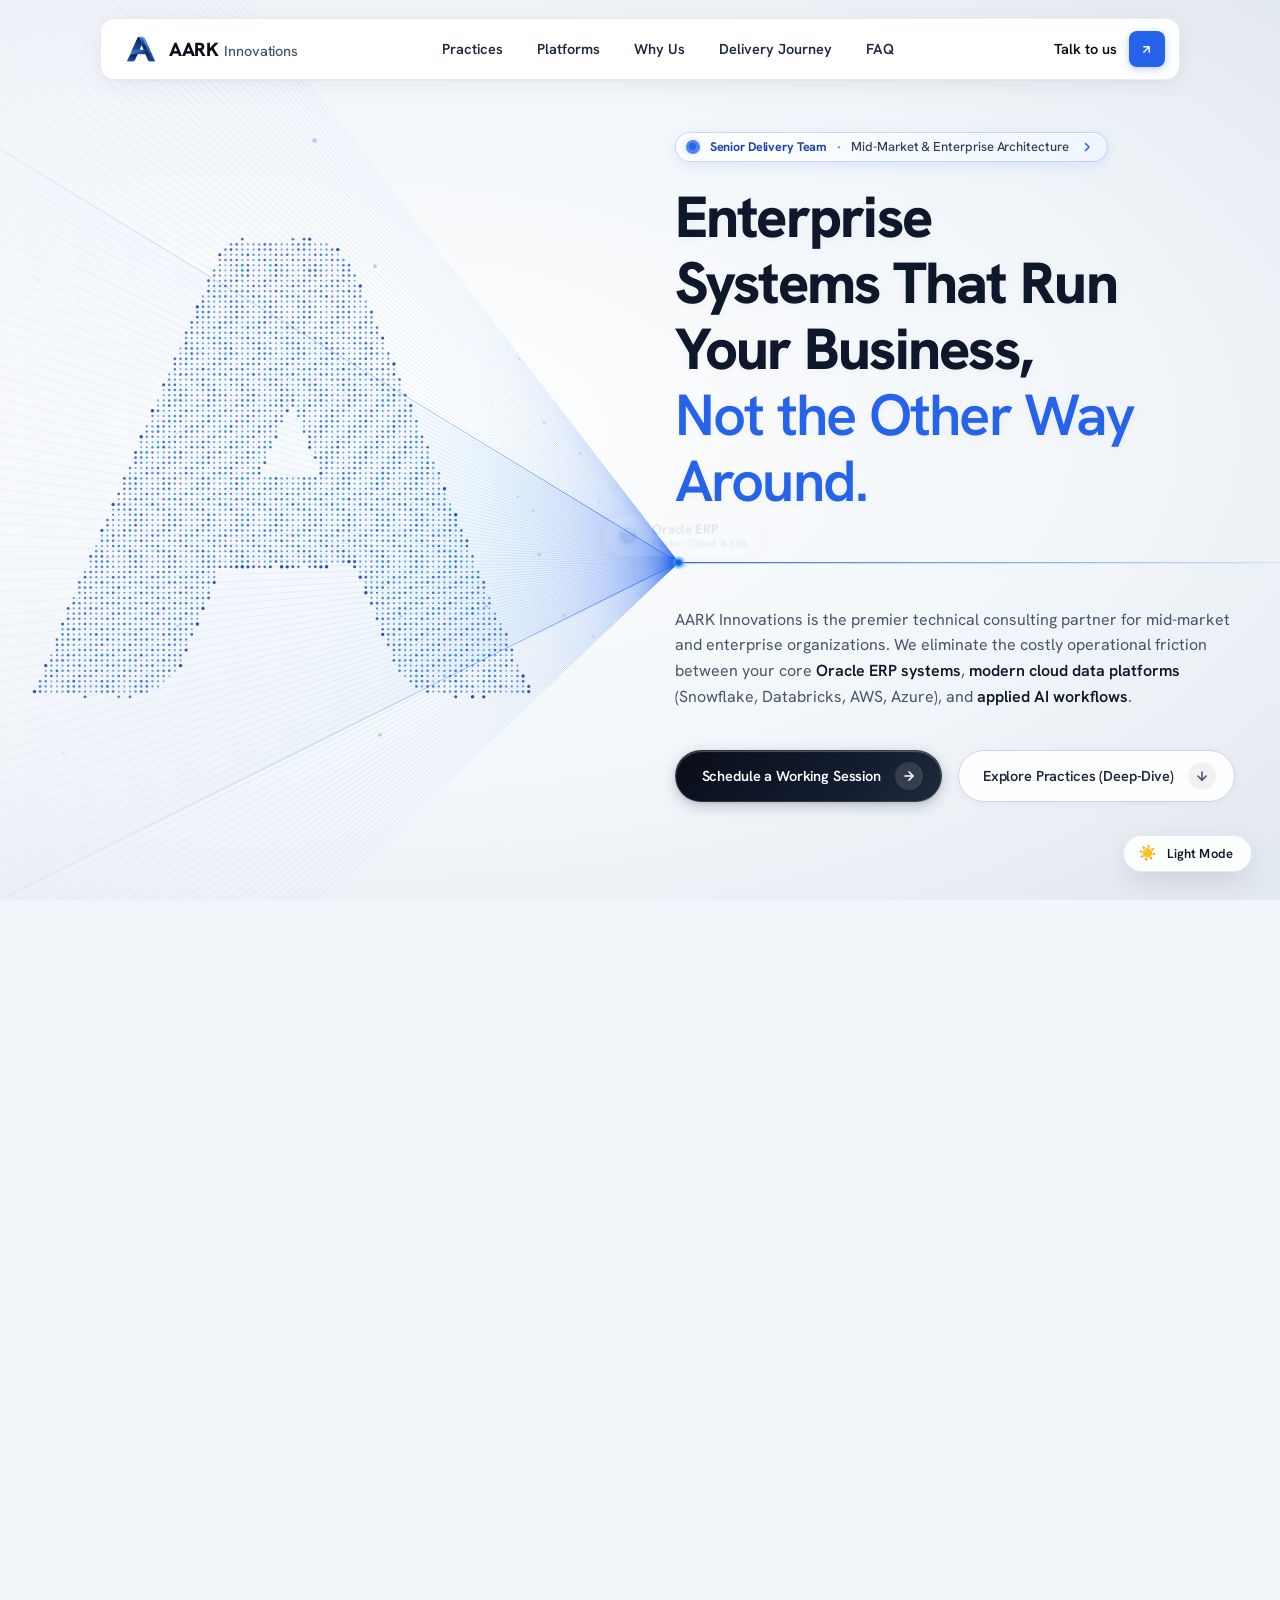
==== commit f4c00267: "Add aarkin-logo.webp favicon across HTML pages" ====
--- a/index.html
+++ b/index.html
@@ -5,6 +5,8 @@
 <meta charset="utf-8"/>
 <meta content="width=device-width, initial-scale=1.0, viewport-fit=cover" name="viewport"/>
 <title>AARK Innovations — Enterprise Systems That Run Your Business</title>
+<link rel="icon" type="image/webp" href="assets/aarkin-logo.webp"/>
+<link rel="apple-touch-icon" href="assets/aarkin-logo.webp"/>
 <!-- Google Fonts: Hanken Grotesk -->
 
 
